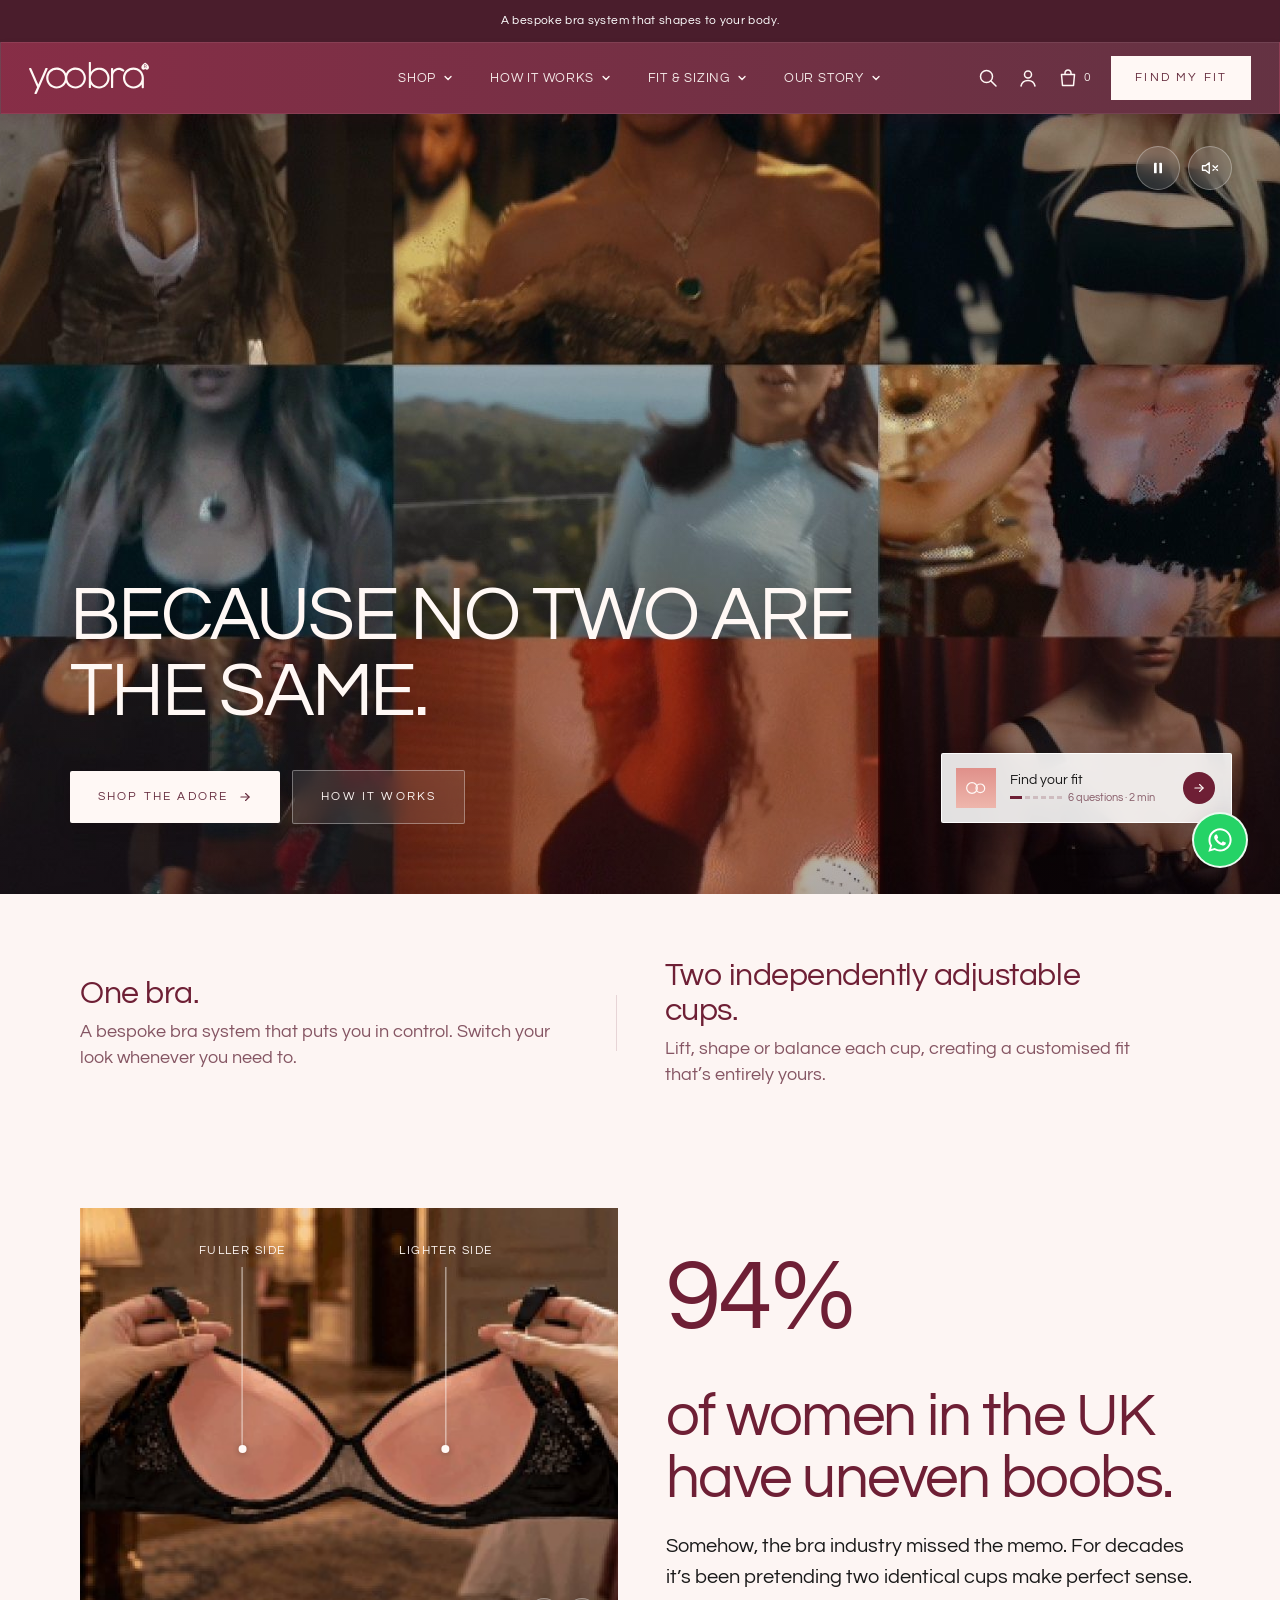
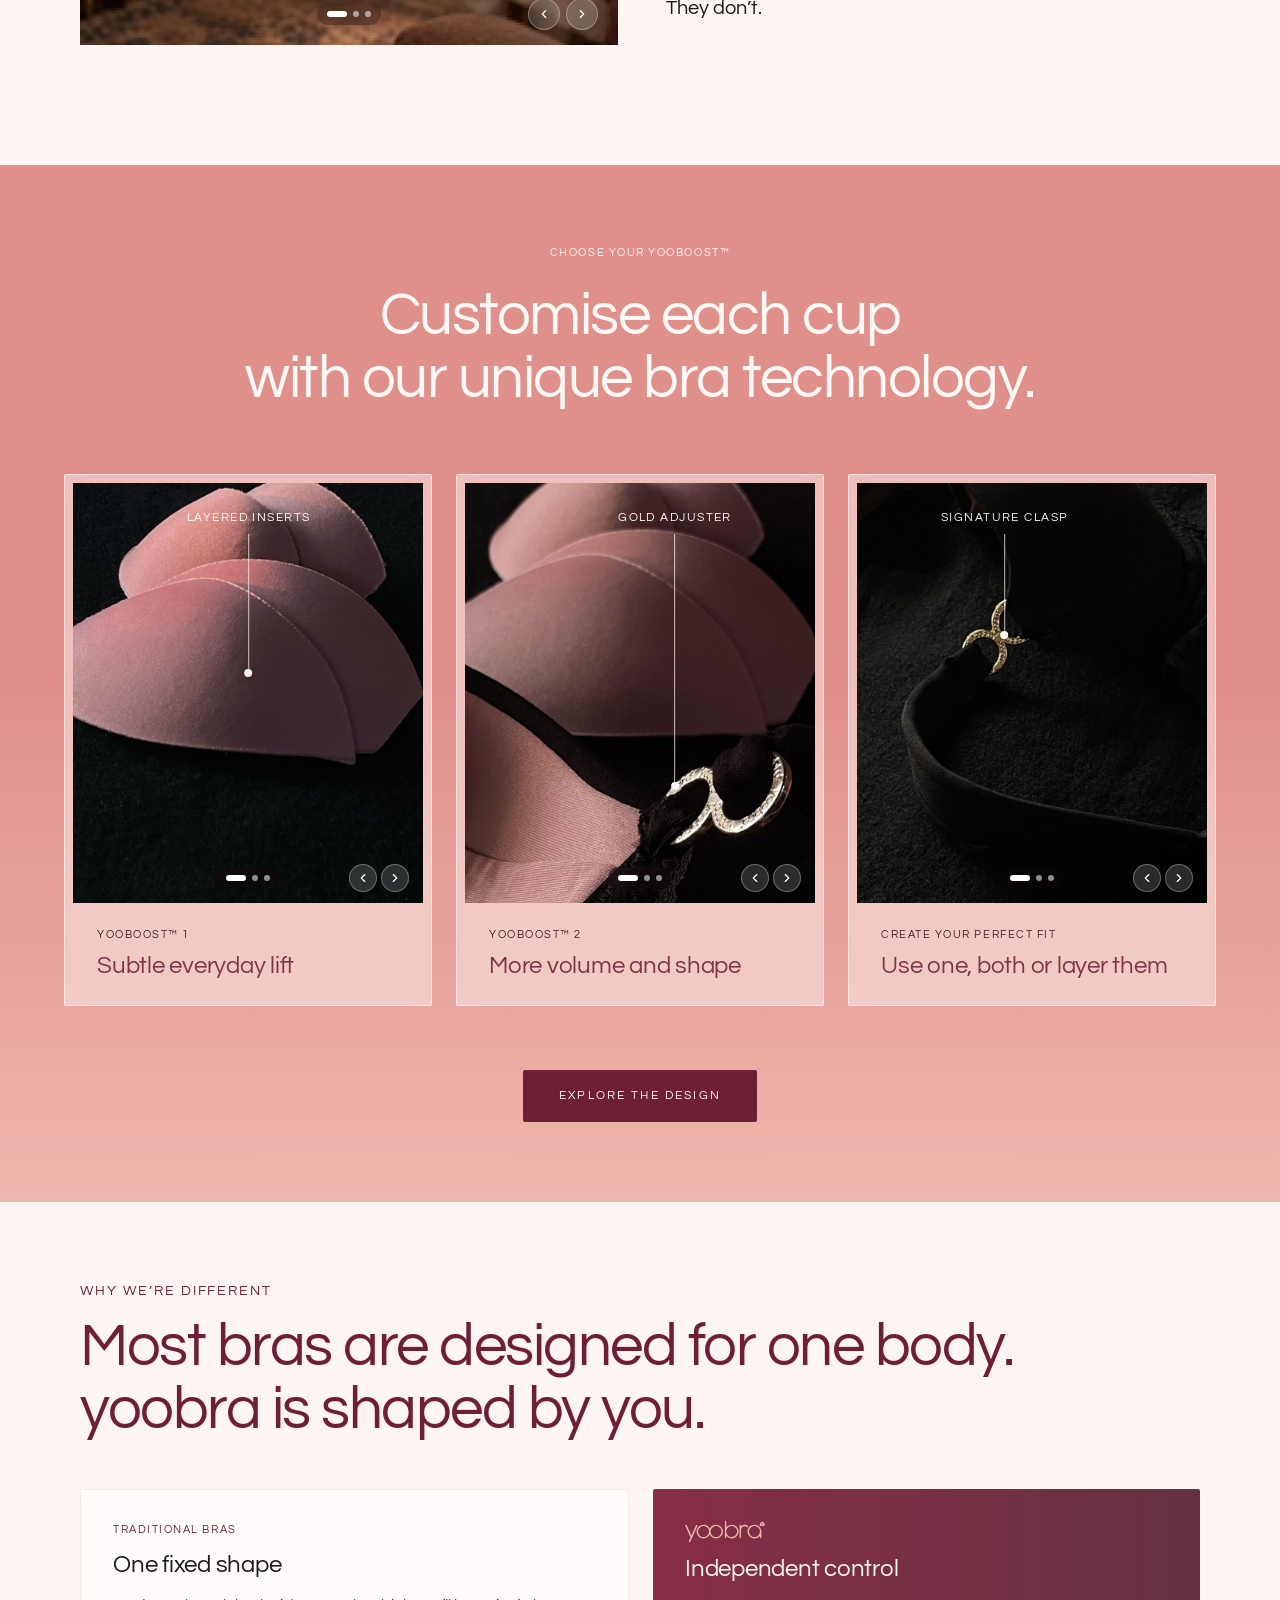
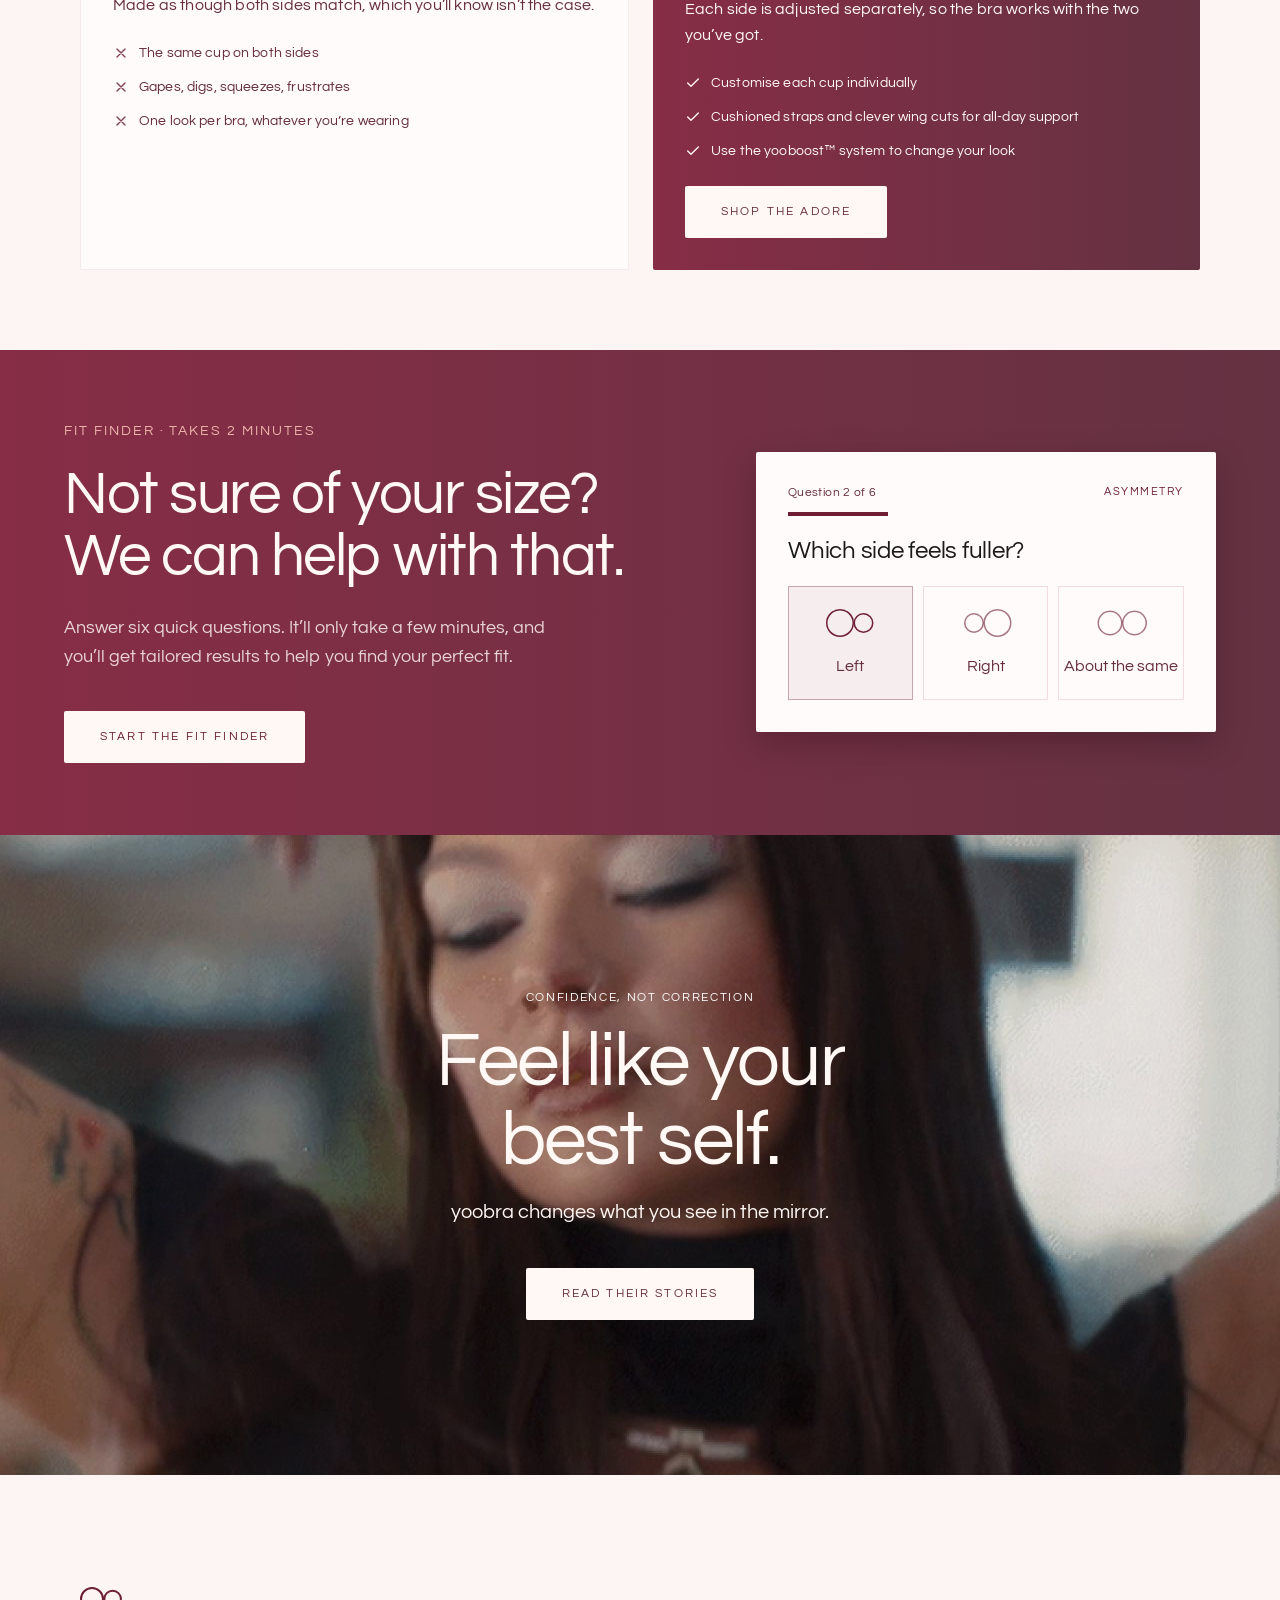
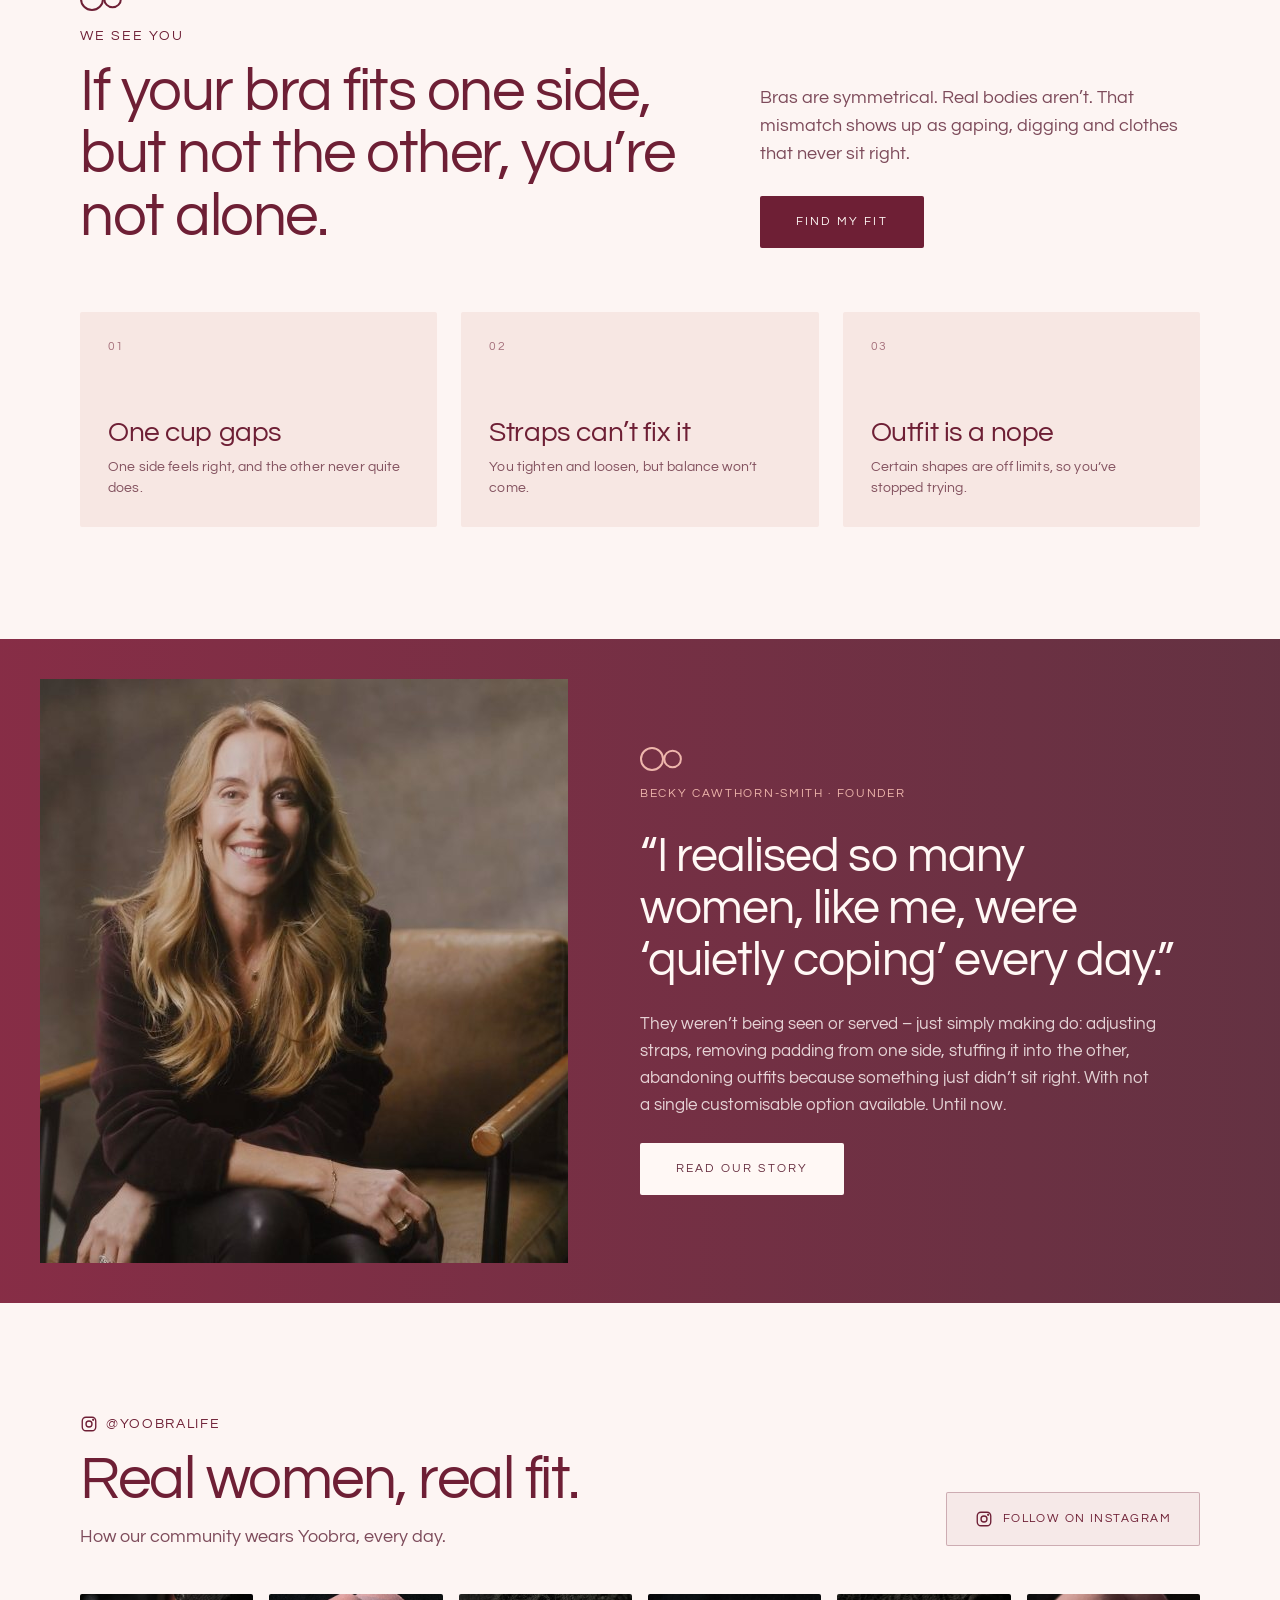
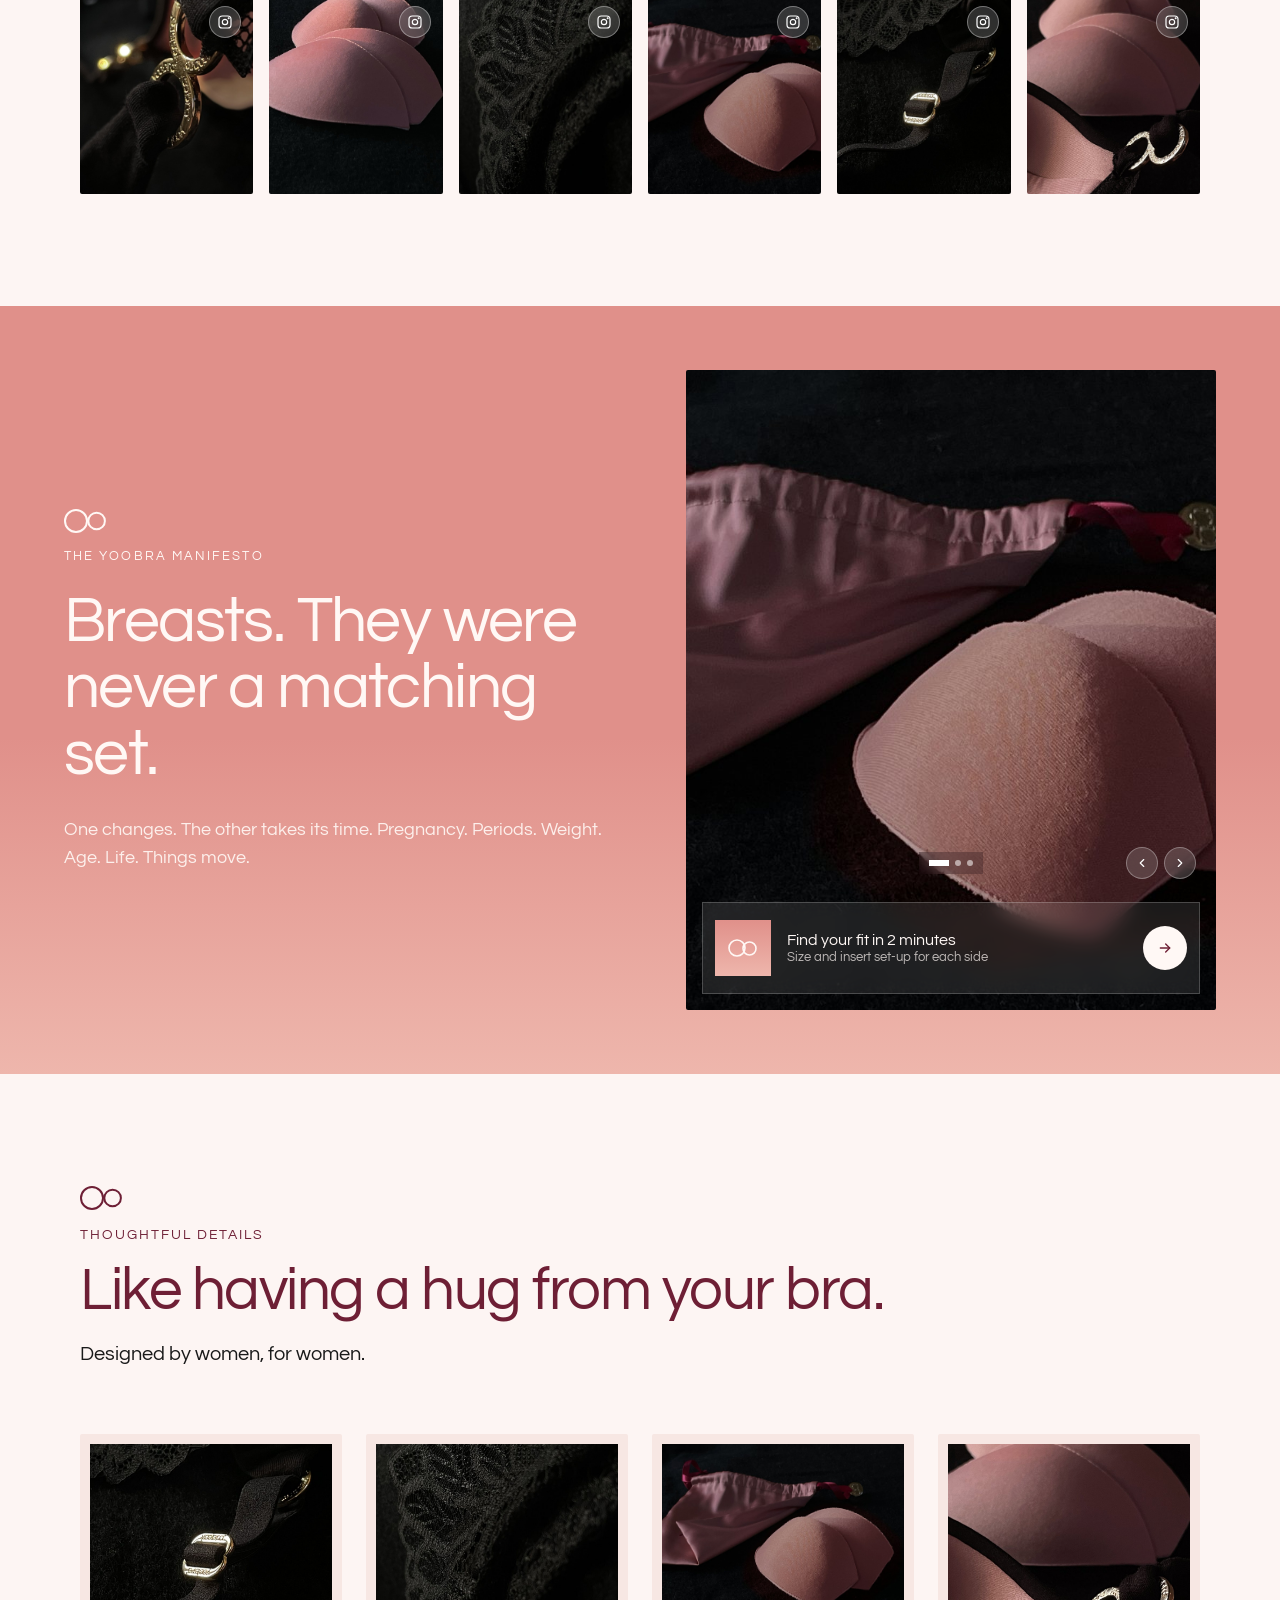
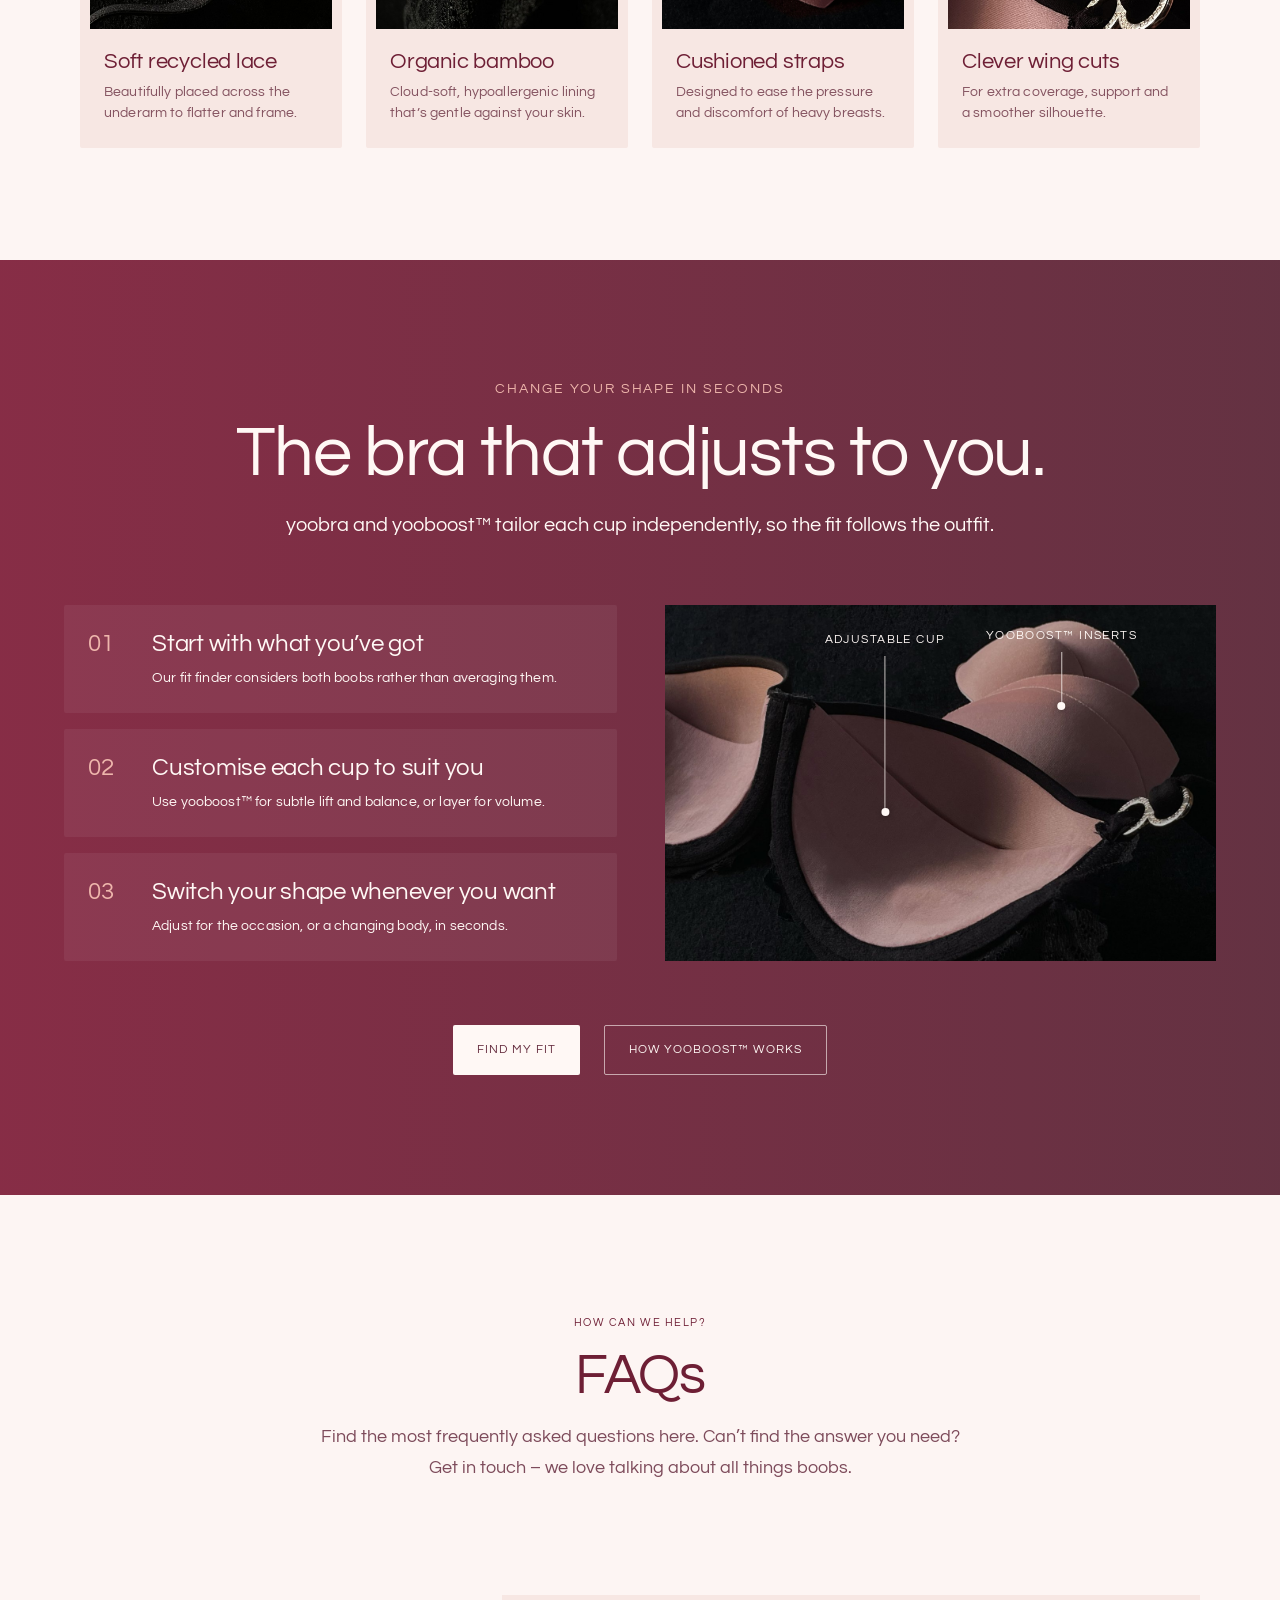
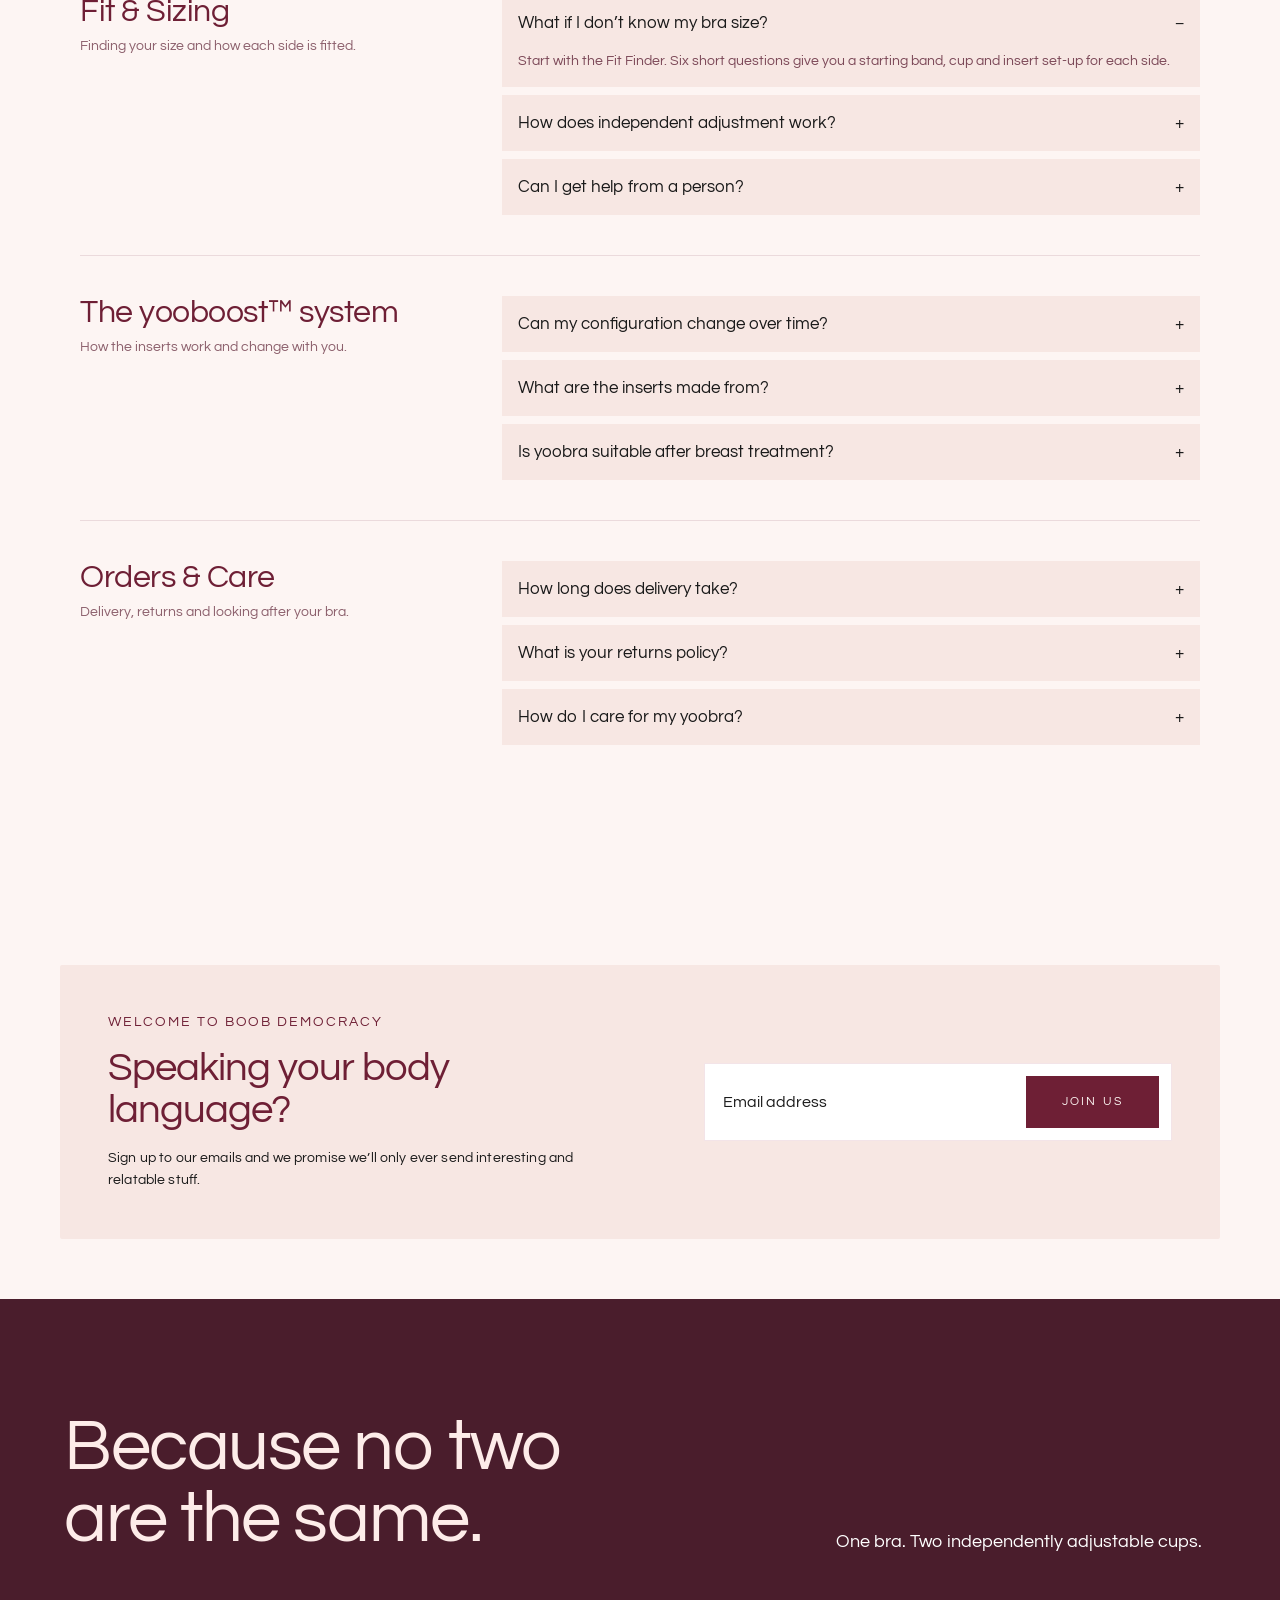
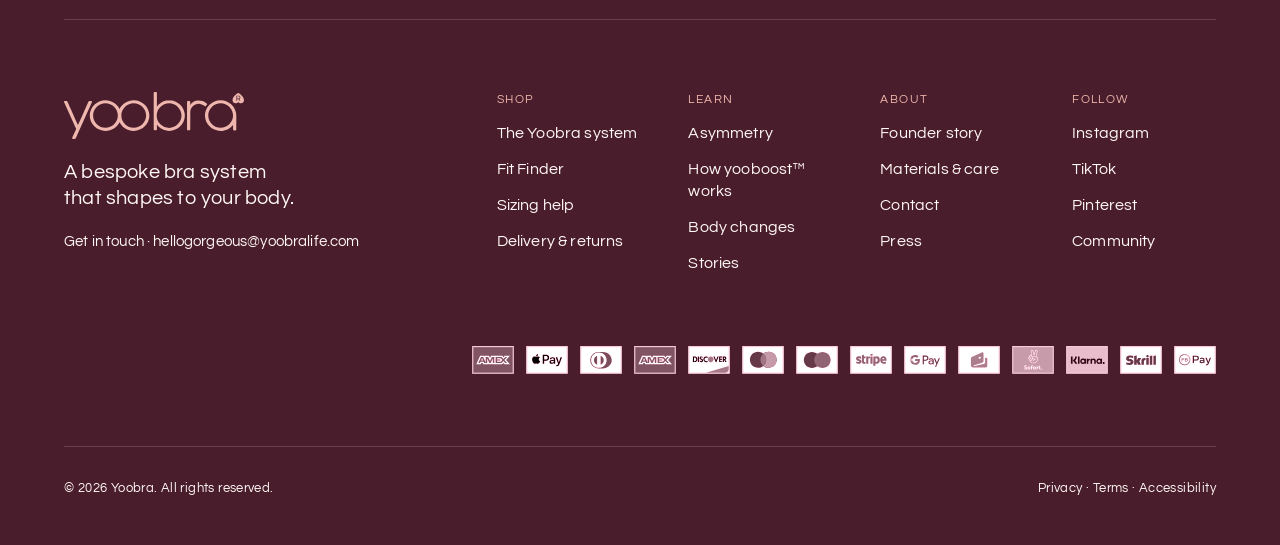
==== index.html @ 0199c73e "Add yoobra homepage built from Figma design Co-Authored-By: Claude Opus 5.5 <noreply@anthropic.com> " ====
<!doctype html>
<html lang="en-GB">
<head>
  <meta charset="utf-8">
  <meta name="viewport" content="width=device-width, initial-scale=1">
  <title>yoobra · Because no two are the same</title>
  <meta name="description" content="A bespoke bra system with two independently adjustable cups. Customise each side with yooboost™ inserts.">
  <link rel="preconnect" href="https://fonts.googleapis.com">
  <link rel="preconnect" href="https://fonts.gstatic.com" crossorigin>
  <link href="https://fonts.googleapis.com/css2?family=Questrial&display=swap" rel="stylesheet">
  <link rel="stylesheet" href="styles.css">
</head>
<body>

  <!-- Announcement -->
  <div class="announcement">A bespoke bra system that shapes to your body.</div>

  <!-- Navigation -->
  <header class="nav">
    <div class="nav__bar">
      <div class="nav__left">
        <button class="icon-btn nav__menu-btn" type="button" aria-label="Open menu" aria-expanded="false" aria-controls="mobile-menu">
          <img src="assets/icon-menu.svg" alt="" width="22" height="22">
        </button>
        <a class="icon-btn nav__search-m" href="/search" aria-label="Search">
          <img src="assets/icon-search-m.svg" alt="" width="22" height="22">
        </a>
      </div>

      <a class="nav__brand" href="/" aria-label="yoobra home">
        <img class="nav__logo" src="assets/logo.svg" alt="yoobra" width="120" height="32">
      </a>

      <nav class="nav__menu" aria-label="Main">
        <a href="/collections/all">Shop <img src="assets/icon-chevron-down.svg" alt="" width="12" height="12"></a>
        <a href="/pages/how-it-works">How it works <img src="assets/icon-chevron-down.svg" alt="" width="12" height="12"></a>
        <a href="/pages/fit-finder">Fit &amp; sizing <img src="assets/icon-chevron-down.svg" alt="" width="12" height="12"></a>
        <a href="/pages/about-us">Our story <img src="assets/icon-chevron-down.svg" alt="" width="12" height="12"></a>
      </nav>

      <div class="nav__utilities">
        <a class="icon-btn nav__search" href="/search" aria-label="Search"><img src="assets/icon-search.svg" alt="" width="20" height="20"></a>
        <a class="icon-btn nav__account" href="/account" aria-label="Account"><img src="assets/icon-account.svg" alt="" width="20" height="20"></a>
        <a class="nav__bag" href="/cart" aria-label="Bag, 0 items">
          <img class="nav__bag-d" src="assets/icon-bag.svg" alt="" width="20" height="20">
          <img class="nav__bag-m" src="assets/icon-bag-m.svg" alt="" width="22" height="22">
          <span class="nav__bag-count">0</span>
        </a>
        <a class="btn btn--cream nav__cta" href="/pages/fit-finder">Find my fit</a>
      </div>
    </div>

    <nav class="mobile-menu" id="mobile-menu" aria-label="Mobile" hidden>
      <a href="/collections/all">Shop</a>
      <a href="/pages/how-it-works">How it works</a>
      <a href="/pages/fit-finder">Fit &amp; sizing</a>
      <a href="/pages/about-us">Our story</a>
      <a href="/account">Account</a>
    </nav>
  </header>

  <main>

    <!-- Hero -->
    <section class="hero">
      <img class="hero__media" src="assets/hero-grid.jpg" alt="" aria-hidden="true">
      <div class="hero__overlay"></div>

      <div class="hero__controls">
        <button class="glass-btn" type="button" aria-label="Pause video" data-toggle="pause">
          <img src="assets/icon-pause.svg" alt="" width="16" height="16">
        </button>
        <button class="glass-btn" type="button" aria-label="Unmute video" data-toggle="sound">
          <img src="assets/icon-sound-off.svg" alt="" width="18" height="18">
        </button>
      </div>

      <div class="hero__statement">
        <h1 class="hero__title">Because no two are the same.</h1>
        <div class="hero__actions">
          <a class="btn btn--cream btn--shadow" href="/products/yoobra-adore">
            Shop the Adore <img src="assets/icon-arrow.svg" alt="" width="14" height="14">
          </a>
          <a class="btn btn--glass" href="/pages/how-it-works">How it works</a>
        </div>
      </div>

      <a class="fit-invite" href="/pages/fit-finder">
        <span class="fit-invite__icon"><img src="assets/icon-rings-sm.svg" alt="" width="20" height="12"></span>
        <span class="fit-invite__text">
          <span class="fit-invite__title">Find your fit</span>
          <span class="fit-invite__meta">
            <span class="fit-invite__steps" aria-hidden="true"><i class="is-active"></i><i></i><i></i><i></i><i></i><i></i></span>
            6 questions · 2 min
          </span>
        </span>
        <span class="fit-invite__arrow"><img src="assets/icon-arrow-light.svg" alt="" width="14" height="14"></span>
      </a>
    </section>

    <!-- Proof + asymmetry -->
    <section class="story">
      <div class="proof">
        <div class="proof__item">
          <h2 class="proof__title">One bra.</h2>
          <p class="proof__body">A bespoke bra system that puts you in control. Switch your look whenever you need to.</p>
        </div>
        <div class="proof__divider" aria-hidden="true"></div>
        <div class="proof__item">
          <h2 class="proof__title">Two independently adjustable cups.</h2>
          <p class="proof__body">Lift, shape or balance each cup, creating a customised fit that’s entirely yours.</p>
        </div>
      </div>

      <div class="edu">
        <div class="media-card edu__media">
          <img class="media-card__img" src="assets/edu-gallery.jpg" alt="A bra held up showing two cups of different fullness">
          <div class="anno" style="--x:30.15%; --top:36px; --h:182px; --x-m:30.15%; --top-m:24px; --h-m:123px">
            <span class="anno__label">Fuller side</span><span class="anno__leader"></span><img class="anno__dot" src="assets/dot.svg" alt="" width="20" height="20">
          </div>
          <div class="anno" style="--x:68.05%; --top:36px; --h:182px; --x-m:68.15%; --top-m:24px; --h-m:123px">
            <span class="anno__label">Lighter side</span><span class="anno__leader"></span><img class="anno__dot" src="assets/dot.svg" alt="" width="20" height="20">
          </div>
          <div class="pager" aria-hidden="true"><i class="is-active"></i><i></i><i></i></div>
          <div class="arrows">
            <button class="arrow-btn" type="button" aria-label="Previous slide"><img src="assets/icon-prev.svg" alt="" width="14" height="14"></button>
            <button class="arrow-btn" type="button" aria-label="Next slide"><img src="assets/icon-next.svg" alt="" width="14" height="14"></button>
          </div>
        </div>

        <div class="edu__content">
          <p class="edu__stat">94%</p>
          <h2 class="h-display edu__title">of women in the UK <br class="d-only">have uneven boobs.</h2>
          <p class="edu__body">Somehow, the bra industry missed the memo. For decades it’s been pretending two identical cups make perfect sense. They don’t.</p>
        </div>
      </div>
    </section>

    <!-- Versatility -->
    <section class="looks">
      <div class="looks__head">
        <p class="eyebrow eyebrow--sm">Choose your yooboost™</p>
        <h2 class="h-display">Customise each cup <br class="d-only">with our unique bra technology.</h2>
      </div>

      <div class="looks__grid swipe" data-carousel>
        <article class="look-card">
          <div class="media-card look-card__media">
            <img class="media-card__img" src="assets/look-1.jpg" alt="Layered yooboost inserts">
            <div class="anno anno--sm" style="--x:50.2%; --top:28px; --h:139px; --x-m:56.2%; --top-m:16px; --h-m:83px">
              <span class="anno__label">Layered inserts</span><span class="anno__leader"></span><img class="anno__dot" src="assets/dot.svg" alt="" width="20" height="20">
            </div>
            <div class="pager pager--sm d-only" aria-hidden="true"><i class="is-active"></i><i></i><i></i></div>
            <div class="arrows arrows--sm">
              <button class="arrow-btn" type="button" aria-label="Previous slide"><img src="assets/icon-prev.svg" alt="" width="14" height="14"></button>
              <button class="arrow-btn" type="button" aria-label="Next slide"><img src="assets/icon-next.svg" alt="" width="14" height="14"></button>
            </div>
          </div>
          <div class="look-card__copy">
            <p class="look-card__label">yooboost™ 1</p>
            <h3 class="look-card__title">Subtle everyday lift</h3>
          </div>
        </article>

        <article class="look-card">
          <div class="media-card look-card__media">
            <img class="media-card__img" src="assets/look-2.jpg" alt="Gold adjuster on a yoobra strap">
            <div class="anno anno--sm" style="--x:60%; --top:28px; --h:252px; --x-m:67.6%; --top-m:16px; --h-m:153px">
              <span class="anno__label">Gold adjuster</span><span class="anno__leader"></span><img class="anno__dot" src="assets/dot.svg" alt="" width="20" height="20">
            </div>
            <div class="pager pager--sm d-only" aria-hidden="true"><i class="is-active"></i><i></i><i></i></div>
            <div class="arrows arrows--sm">
              <button class="arrow-btn" type="button" aria-label="Previous slide"><img src="assets/icon-prev.svg" alt="" width="14" height="14"></button>
              <button class="arrow-btn" type="button" aria-label="Next slide"><img src="assets/icon-next.svg" alt="" width="14" height="14"></button>
            </div>
          </div>
          <div class="look-card__copy">
            <p class="look-card__label">yooboost™ 2</p>
            <h3 class="look-card__title">More volume and shape</h3>
          </div>
        </article>

        <article class="look-card">
          <div class="media-card look-card__media">
            <img class="media-card__img" src="assets/look-3.jpg" alt="The signature yoobra clasp">
            <div class="anno anno--sm" style="--x:42.2%; --top:28px; --h:101px; --x-m:47.3%; --top-m:16px; --h-m:60px">
              <span class="anno__label">Signature clasp</span><span class="anno__leader"></span><img class="anno__dot" src="assets/dot.svg" alt="" width="20" height="20">
            </div>
            <div class="pager pager--sm d-only" aria-hidden="true"><i class="is-active"></i><i></i><i></i></div>
            <div class="arrows arrows--sm">
              <button class="arrow-btn" type="button" aria-label="Previous slide"><img src="assets/icon-prev.svg" alt="" width="14" height="14"></button>
              <button class="arrow-btn" type="button" aria-label="Next slide"><img src="assets/icon-next.svg" alt="" width="14" height="14"></button>
            </div>
          </div>
          <div class="look-card__copy">
            <p class="look-card__label">Create your perfect fit</p>
            <h3 class="look-card__title">Use one, both or layer them</h3>
          </div>
        </article>
      </div>
      <div class="dots m-only" aria-hidden="true"></div>

      <a class="btn btn--wine looks__cta" href="/pages/the-yoobra-design">Explore the design</a>
    </section>

    <!-- Comparison -->
    <section class="compare">
      <div class="section-head">
        <p class="eyebrow">Why we’re different</p>
        <h2 class="h-display">Most bras are designed for one body. <br class="d-only">yoobra is shaped by you.</h2>
      </div>

      <div class="compare__grid swipe" data-carousel>
        <div class="compare-card compare-card--plain">
          <div class="compare-card__desc">
            <p class="compare-card__label">Traditional bras</p>
            <h3 class="compare-card__title">One fixed shape</h3>
            <p class="compare-card__lead">Made as though both sides match, which you’ll know isn’t the case.</p>
          </div>
          <ul class="bullets">
            <li><img src="assets/icon-x.svg" alt="" width="16" height="16">The same cup on both sides</li>
            <li><img src="assets/icon-x.svg" alt="" width="16" height="16">Gapes, digs, squeezes, frustrates</li>
            <li><img src="assets/icon-x.svg" alt="" width="16" height="16">One look per bra, whatever you’re wearing</li>
          </ul>
        </div>

        <div class="compare-card compare-card--brand">
          <div class="compare-card__desc">
            <img class="compare-card__logo" src="assets/logo-peach.svg" alt="yoobra" width="80" height="21">
            <h3 class="compare-card__title">Independent control</h3>
            <p class="compare-card__lead">Each side is adjusted separately, so the bra works with the two you’ve got.</p>
          </div>
          <ul class="bullets">
            <li><img src="assets/icon-check.svg" alt="" width="16" height="16">Customise each cup individually</li>
            <li><img src="assets/icon-check.svg" alt="" width="16" height="16">Cushioned straps and clever wing cuts for all-day support</li>
            <li><img src="assets/icon-check.svg" alt="" width="16" height="16">Use the yooboost™ system to change your look</li>
          </ul>
          <a class="btn btn--cream" href="/products/yoobra-adore">Shop the Adore</a>
        </div>
      </div>
      <div class="dots m-only" aria-hidden="true"></div>
    </section>

    <!-- Fit Finder -->
    <section class="fit gradient-wine">
      <div class="fit__copy">
        <p class="eyebrow eyebrow--peach">Fit Finder · Takes 2 minutes</p>
        <h2 class="h-display">Not sure of your size? <br class="d-only">We can help with that.</h2>
        <p class="fit__body">Answer six quick questions. It’ll only take a few minutes, and you’ll get tailored results to help you find your perfect fit.</p>
        <div class="fit__actions">
          <a class="btn btn--cream btn--wine-text" href="/pages/fit-finder">Start the Fit Finder</a>
        </div>
      </div>

      <div class="quiz" role="group" aria-labelledby="quiz-q">
        <div class="quiz__progress">
          <div class="quiz__row">
            <span class="quiz__count">Question 2 of 6</span>
            <span class="quiz__topic">Asymmetry</span>
          </div>
          <div class="quiz__bar"><span></span></div>
        </div>
        <p class="quiz__question" id="quiz-q">Which side feels fuller?</p>
        <div class="quiz__choices">
          <a class="quiz__choice is-selected" href="/pages/fit-finder?fuller=left">
            <img src="assets/icon-sides-left.svg" alt="" width="48" height="32"><span>Left</span>
          </a>
          <a class="quiz__choice" href="/pages/fit-finder?fuller=right">
            <img src="assets/icon-sides-right.svg" alt="" width="52" height="32"><span>Right</span>
          </a>
          <a class="quiz__choice" href="/pages/fit-finder?fuller=same">
            <img src="assets/icon-sides-same.svg" alt="" width="51" height="32"><span><span class="d-only-inline">About the </span><span class="cap-m">same</span></span>
          </a>
        </div>
      </div>
    </section>

    <!-- Product theatre -->
    <section class="theatre">
      <img class="theatre__media" src="assets/theatre.jpg" alt="" aria-hidden="true">
      <div class="theatre__overlay"></div>
      <div class="theatre__statement">
        <p class="eyebrow eyebrow--white">Confidence, not correction</p>
        <h2 class="theatre__title">Feel like your <br>best self.</h2>
        <p class="theatre__body">yoobra changes what you see in the mirror.</p>
        <a class="btn btn--cream" href="/pages/yoobra-sisters">Read their stories</a>
      </div>
    </section>

    <!-- Recognition -->
    <section class="recog">
      <div class="recog__head">
        <div class="recog__title">
          <img class="motif" src="assets/rings-wine.svg" alt="" width="42" height="24">
          <p class="eyebrow">We see you</p>
          <h2 class="h-display">If your bra fits one side, but not the other, you’re not alone.</h2>
        </div>
        <div class="recog__body">
          <p>Bras are symmetrical. Real bodies aren’t. That mismatch shows up as gaping, digging and clothes that never sit right.</p>
          <a class="btn btn--wine" href="/pages/fit-finder">Find my fit</a>
        </div>
      </div>

      <div class="recog__cards swipe" data-carousel>
        <div class="recog-card">
          <span class="recog-card__num">01</span>
          <div>
            <h3 class="recog-card__title">One cup gaps</h3>
            <p class="recog-card__body">One side feels right, and the other never quite does.</p>
          </div>
        </div>
        <div class="recog-card">
          <span class="recog-card__num">02</span>
          <div>
            <h3 class="recog-card__title">Straps can’t fix it</h3>
            <p class="recog-card__body">You tighten and loosen, but balance won’t come.</p>
          </div>
        </div>
        <div class="recog-card">
          <span class="recog-card__num">03</span>
          <div>
            <h3 class="recog-card__title">Outfit is a nope</h3>
            <p class="recog-card__body">Certain shapes are off limits, so you’ve stopped trying.</p>
          </div>
        </div>
      </div>
      <div class="dots m-only" aria-hidden="true"></div>
    </section>

    <!-- Founder -->
    <section class="founder gradient-wine">
      <div class="founder__image">
        <img src="assets/founder.jpg" alt="Becky Cawthorn-Smith, founder of yoobra">
      </div>
      <div class="founder__copy">
        <div class="founder__eyebrow">
          <img class="motif" src="assets/rings-peach.svg" alt="" width="42" height="24">
          <p class="eyebrow eyebrow--peach eyebrow--12">Becky Cawthorn-Smith · Founder</p>
        </div>
        <blockquote class="founder__quote">“I realised so many women, like me, were ‘quietly coping’ every day.”</blockquote>
        <p class="founder__body">They weren’t being seen or served – just simply making do: adjusting straps, removing padding from one side, stuffing it into the other, abandoning outfits because something just didn’t sit right. With not a single customisable option available. Until now.</p>
        <a class="fit-bar fit-bar--founder m-only" href="/pages/fit-finder">
          <span class="fit-bar__icon"><img src="assets/icon-rings-bar.svg" alt="" width="30" height="18"></span>
          <span class="fit-bar__text"><strong>Find your fit in 2 minutes</strong><small>Size and insert set-up for each side</small></span>
          <span class="fit-bar__arrow"><img src="assets/icon-arrow-bar.svg" alt="" width="16" height="16"></span>
        </a>
        <a class="btn btn--cream" href="/pages/about-us">Read our story</a>
      </div>
    </section>

    <!-- Instagram -->
    <section class="insta">
      <div class="insta__head">
        <div class="insta__title">
          <a class="insta__handle" href="https://www.instagram.com/yoobralife" target="_blank" rel="noopener">
            <img src="assets/icon-instagram.svg" alt="" width="18" height="18">@yoobralife
          </a>
          <h2 class="h-display insta__h">Real women, real fit.</h2>
          <p class="insta__sub">How our community wears Yoobra, every day.</p>
        </div>
        <a class="btn btn--outline" href="https://www.instagram.com/yoobralife" target="_blank" rel="noopener">
          <img src="assets/icon-instagram.svg" alt="" width="18" height="18">Follow on Instagram
        </a>
      </div>
      <div class="insta__grid swipe" data-carousel>
        <a class="insta-post" href="https://www.instagram.com/yoobralife" target="_blank" rel="noopener"><img src="assets/clasp.jpg" alt="Signature clasp detail"><span class="insta-post__badge"><img src="assets/icon-instagram-white.svg" alt="" width="16" height="16"></span></a>
        <a class="insta-post" href="https://www.instagram.com/yoobralife" target="_blank" rel="noopener"><img src="assets/look-1.jpg" alt="yooboost inserts"><span class="insta-post__badge"><img src="assets/icon-instagram-white.svg" alt="" width="16" height="16"></span></a>
        <a class="insta-post" href="https://www.instagram.com/yoobralife" target="_blank" rel="noopener"><img src="assets/lace.jpg" alt="Lace detail"><span class="insta-post__badge"><img src="assets/icon-instagram-white.svg" alt="" width="16" height="16"></span></a>
        <a class="insta-post" href="https://www.instagram.com/yoobralife" target="_blank" rel="noopener"><img src="assets/inserts-bag.jpg" alt="Insert and satin bag"><span class="insta-post__badge"><img src="assets/icon-instagram-white.svg" alt="" width="16" height="16"></span></a>
        <a class="insta-post" href="https://www.instagram.com/yoobralife" target="_blank" rel="noopener"><img src="assets/strap.jpg" alt="Strap adjuster"><span class="insta-post__badge"><img src="assets/icon-instagram-white.svg" alt="" width="16" height="16"></span></a>
        <a class="insta-post" href="https://www.instagram.com/yoobralife" target="_blank" rel="noopener"><img src="assets/look-2.jpg" alt="Cup with clasp"><span class="insta-post__badge"><img src="assets/icon-instagram-white.svg" alt="" width="16" height="16"></span></a>
      </div>
      <div class="dots m-only" aria-hidden="true"></div>
    </section>

    <!-- Manifesto -->
    <section class="manifesto gradient-coral">
      <div class="manifesto__copy">
        <div class="founder__eyebrow">
          <img class="motif" src="assets/rings-cream.svg" alt="" width="42" height="24">
          <p class="eyebrow eyebrow--cream">The Yoobra manifesto</p>
        </div>
        <h2 class="manifesto__title">Breasts. They were never a matching set.</h2>
        <p class="manifesto__body">One changes. The other takes its time. Pregnancy. Periods. Weight. Age. Life. Things move.</p>
      </div>

      <div class="manifesto__band">
        <img class="media-card__img" src="assets/inserts-bag.jpg" alt="yooboost inserts with the satin storage bag">
        <div class="anno anno--plain d-only" style="--x:120.5px; --top:56px; --h:120px">
          <span class="anno__label">Satin storage bag</span><span class="anno__leader"></span><img class="anno__dot" src="assets/ellipse.svg" alt="" width="8" height="8">
        </div>
        <div class="anno anno--plain d-only" style="--x:450.5px; --top:56px; --h:230px">
          <span class="anno__label">yooboost™ inserts</span><span class="anno__leader"></span><img class="anno__dot" src="assets/ellipse.svg" alt="" width="8" height="8">
        </div>
        <div class="pager pager--square d-only" aria-hidden="true"><i class="is-active"></i><i></i><i></i></div>
        <div class="arrows arrows--manifesto d-only">
          <button class="arrow-btn" type="button" aria-label="Previous slide"><img src="assets/icon-prev.svg" alt="" width="14" height="14"></button>
          <button class="arrow-btn" type="button" aria-label="Next slide"><img src="assets/icon-next.svg" alt="" width="14" height="14"></button>
        </div>
        <a class="fit-bar d-only" href="/pages/fit-finder">
          <span class="fit-bar__icon"><img src="assets/icon-rings-bar.svg" alt="" width="30" height="18"></span>
          <span class="fit-bar__text"><strong>Find your fit in 2 minutes</strong><small>Size and insert set-up for each side</small></span>
          <span class="fit-bar__arrow"><img src="assets/icon-arrow-bar.svg" alt="" width="16" height="16"></span>
        </a>
      </div>
    </section>

    <!-- Care -->
    <section class="care">
      <div class="section-head">
        <img class="motif" src="assets/rings-wine.svg" alt="" width="42" height="24">
        <p class="eyebrow">Thoughtful details</p>
        <h2 class="h-display">Like having a hug from your bra.</h2>
        <p class="care__sub">Designed by women, for women.</p>
      </div>
      <div class="care__grid swipe" data-carousel>
        <article class="care-card">
          <img src="assets/strap.jpg" alt="Strap adjuster and lace">
          <span class="care-card__num m-only">01</span>
          <div class="care-card__copy">
            <h3>Soft recycled lace</h3>
            <p>Beautifully placed across the underarm to flatter and frame.</p>
          </div>
        </article>
        <article class="care-card">
          <img src="assets/lace.jpg" alt="Lace and bamboo lining">
          <span class="care-card__num m-only">02</span>
          <div class="care-card__copy">
            <h3>Organic bamboo</h3>
            <p>Cloud-soft, hypoallergenic lining that’s gentle against your skin.</p>
          </div>
        </article>
        <article class="care-card">
          <img src="assets/inserts-bag.jpg" alt="Insert with satin bag">
          <span class="care-card__num m-only">03</span>
          <div class="care-card__copy">
            <h3>Cushioned straps</h3>
            <p>Designed to ease the pressure and discomfort of heavy breasts.</p>
          </div>
        </article>
        <article class="care-card">
          <img src="assets/look-2.jpg" alt="Cup and wing detail">
          <span class="care-card__num m-only">04</span>
          <div class="care-card__copy">
            <h3>Clever wing cuts</h3>
            <p>For extra coverage, support and a smoother silhouette.</p>
          </div>
        </article>
      </div>
      <div class="dots m-only" aria-hidden="true"></div>
    </section>

    <!-- How the system works -->
    <section class="system gradient-wine">
      <div class="system__head">
        <p class="eyebrow eyebrow--peach">Change your shape in seconds</p>
        <h2 class="system__title">The bra that adjusts to you.</h2>
        <p class="system__sub">yoobra and yooboost™ tailor each cup independently, so the fit follows the outfit.</p>
      </div>
      <div class="system__grid">
        <ol class="system__steps">
          <li class="step">
            <span class="step__num">01</span>
            <div><h3>Start with what you’ve got</h3><p>Our fit finder considers both boobs rather than averaging them.</p></div>
          </li>
          <li class="step">
            <span class="step__num">02</span>
            <div><h3>Customise each cup to suit you</h3><p>Use yooboost™ for subtle lift and balance, or layer for volume.</p></div>
          </li>
          <li class="step">
            <span class="step__num">03</span>
            <div><h3>Switch your shape whenever you want</h3><p>Adjust for the occasion, or a changing body, in seconds.</p></div>
          </li>
        </ol>
        <div class="media-card system__media">
          <img class="media-card__img" src="assets/system-diagram.jpg" alt="The yoobra bra with independent yooboost inserts">
          <div class="anno" style="--x:39.95%; --top:28px; --h:156px; --x-m:30.7%; --top-m:16px; --h-m:102px">
            <span class="anno__label">Adjustable cup</span><span class="anno__leader"></span><img class="anno__dot" src="assets/dot.svg" alt="" width="20" height="20">
          </div>
          <div class="anno" style="--x:71.95%; --top:24px; --h:54px; --x-m:70.7%; --top-m:16px; --h-m:36px">
            <span class="anno__label">yooboost™ inserts</span><span class="anno__leader"></span><img class="anno__dot" src="assets/dot.svg" alt="" width="20" height="20">
          </div>
        </div>
      </div>
      <div class="system__actions">
        <a class="btn btn--sm btn--cream" href="/pages/fit-finder">Find my fit</a>
        <a class="btn btn--sm btn--line" href="/pages/how-it-works#yooboost">How yooboost™ works</a>
      </div>
    </section>

    <!-- FAQ -->
    <section class="faq">
      <div class="faq__intro">
        <p class="eyebrow eyebrow--sm">How can we help?</p>
        <h2 class="faq__title">FAQs</h2>
        <p class="faq__body">Find the most frequently asked questions here. Can’t find the answer you need? Get in touch – we love talking about all things boobs.</p>
      </div>

      <div class="faq__cats">
        <div class="faq-cat">
          <div class="faq-cat__title">
            <span class="faq-cat__num m-only">01</span>
            <h3>Fit &amp; Sizing</h3>
            <p>Finding your size and how each side is fitted.</p>
          </div>
          <div class="faq-cat__items">
            <details class="acc" open>
              <summary>What if I don’t know my bra size?</summary>
              <p>Start with the Fit Finder. Six short questions give you a starting band, cup and insert set-up for each side.</p>
            </details>
            <details class="acc">
              <summary>How does independent adjustment work?</summary>
              <p>Answer to be confirmed.</p>
            </details>
            <details class="acc">
              <summary>Can I get help from a person?</summary>
              <p>Answer to be confirmed.</p>
            </details>
          </div>
        </div>

        <div class="faq-cat">
          <div class="faq-cat__title">
            <span class="faq-cat__num m-only">02</span>
            <h3>The yooboost™ system</h3>
            <p>How the inserts work and change with you.</p>
          </div>
          <div class="faq-cat__items">
            <details class="acc">
              <summary>Can my configuration change over time?</summary>
              <p>Answer to be confirmed.</p>
            </details>
            <details class="acc">
              <summary>What are the inserts made from?</summary>
              <p>Answer to be confirmed.</p>
            </details>
            <details class="acc">
              <summary>Is yoobra suitable after breast treatment?</summary>
              <p>Answer to be confirmed.</p>
            </details>
          </div>
        </div>

        <div class="faq-cat">
          <div class="faq-cat__title">
            <span class="faq-cat__num m-only">03</span>
            <h3>Orders &amp; Care</h3>
            <p>Delivery, returns and looking after your bra.</p>
          </div>
          <div class="faq-cat__items">
            <details class="acc">
              <summary>How long does delivery take?</summary>
              <p>Answer to be confirmed.</p>
            </details>
            <details class="acc">
              <summary>What is your returns policy?</summary>
              <p>Answer to be confirmed.</p>
            </details>
            <details class="acc">
              <summary>How do I care for my yoobra?</summary>
              <p>Answer to be confirmed.</p>
            </details>
          </div>
        </div>
      </div>
    </section>

    <!-- Newsletter -->
    <section class="newsletter">
      <div class="newsletter__card">
        <div class="newsletter__copy">
          <p class="eyebrow">Welcome to boob democracy</p>
          <h2 class="newsletter__title">Speaking your body language?</h2>
          <p class="newsletter__privacy">Sign up to our emails and we promise we’ll only ever send interesting and relatable stuff.</p>
        </div>
        <form class="newsletter__form" novalidate>
          <label class="visually-hidden" for="nl-email">Email address</label>
          <input id="nl-email" type="email" name="email" placeholder="Email address" autocomplete="email" required>
          <button class="btn btn--wine" type="submit">Join us</button>
          <p class="newsletter__msg" role="status" aria-live="polite"></p>
        </form>
      </div>
    </section>
  </main>

  <!-- Footer -->
  <footer class="footer">
    <div class="footer__statement">
      <p class="footer__big">Because no two <br>are the same.</p>
      <p class="footer__tag">One bra. Two independently adjustable cups.</p>
    </div>

    <div class="footer__top">
      <div class="footer__brand">
        <img src="assets/logo-peach.svg" alt="yoobra" width="180" height="48">
        <p class="footer__promise">A bespoke bra system <br>that shapes to your body.</p>
        <p class="footer__contact">Get in touch · <a href="mailto:hellogorgeous@yoobralife.com">hellogorgeous@yoobralife.com</a></p>
      </div>
      <div class="footer__links">
        <div class="footer__col">
          <p class="footer__col-title">Shop</p>
          <a href="/collections/all">The Yoobra system</a>
          <a href="/pages/fit-finder">Fit Finder</a>
          <a href="/pages/sizing">Sizing help</a>
          <a href="/pages/delivery-returns">Delivery &amp; returns</a>
        </div>
        <div class="footer__col">
          <p class="footer__col-title">Learn</p>
          <a href="/pages/asymmetry">Asymmetry</a>
          <a href="/pages/how-it-works#yooboost">How yooboost™ works</a>
          <a href="/pages/body-changes">Body changes</a>
          <a href="/pages/yoobra-sisters">Stories</a>
        </div>
        <div class="footer__col">
          <p class="footer__col-title">About</p>
          <a href="/pages/about-us">Founder story</a>
          <a href="/pages/materials-care">Materials &amp; care</a>
          <a href="/pages/contact">Contact</a>
          <a href="/pages/press">Press</a>
        </div>
        <div class="footer__col">
          <p class="footer__col-title">Follow</p>
          <a href="https://www.instagram.com/yoobralife" target="_blank" rel="noopener">Instagram</a>
          <a href="https://www.tiktok.com/@yoobralife" target="_blank" rel="noopener">TikTok</a>
          <a href="https://www.pinterest.com/yoobralife" target="_blank" rel="noopener">Pinterest</a>
          <a href="/pages/community">Community</a>
        </div>
      </div>
    </div>

    <ul class="footer__payments" aria-label="Payment methods">
      <li><img src="assets/pay-amex.svg" alt="American Express" width="42" height="29"></li>
      <li><img src="assets/pay-applepay.svg" alt="Apple Pay" width="42" height="29"></li>
      <li><img src="assets/pay-diners.svg" alt="Diners Club" width="42" height="29"></li>
      <li><img src="assets/pay-amex.svg" alt="American Express" width="42" height="29"></li>
      <li><img src="assets/pay-discover.svg" alt="Discover" width="42" height="29"></li>
      <li><img src="assets/pay-mastercard.svg" alt="Mastercard" width="42" height="29"></li>
      <li><img src="assets/pay-maestro.svg" alt="Maestro" width="42" height="29"></li>
      <li><img src="assets/pay-stripe.svg" alt="Stripe" width="42" height="29"></li>
      <li><img src="assets/pay-gpay.svg" alt="Google Pay" width="42" height="29"></li>
      <li><img src="assets/pay-yandex.svg" alt="Yandex Pay" width="42" height="29"></li>
      <li><img src="assets/pay-sofort.svg" alt="Sofort" width="42" height="29"></li>
      <li><img src="assets/pay-klarna.svg" alt="Klarna" width="42" height="29"></li>
      <li><img src="assets/pay-skrill.svg" alt="Skrill" width="42" height="29"></li>
      <li><img src="assets/pay-fbpay.svg" alt="Facebook Pay" width="42" height="29"></li>
    </ul>

    <div class="footer__legal">
      <p>© 2026 Yoobra. All rights reserved.</p>
      <p class="footer__legal-links"><a href="/policies/privacy-policy">Privacy</a> · <a href="/policies/terms-of-service">Terms</a> · <a href="/pages/accessibility">Accessibility</a></p>
    </div>
  </footer>

  <!-- Floating WhatsApp -->
  <a class="whatsapp" href="https://wa.me/" target="_blank" rel="noopener" aria-label="Chat with us on WhatsApp">
    <img src="assets/icon-whatsapp.svg" alt="" width="28" height="28">
  </a>

  <script src="main.js" defer></script>
</body>
</html>
---- styles.css ----
/* ==========================================================================
   yoobra · Homepage (from Figma "01 · Homepage · V2")
   Desktop design: 1440px · Mobile design: 390px
   ========================================================================== */

:root {
  /* Colour */
  --plum-900: #4a1d2c;
  --plum-700: #662d3f;
  --wine: #6e1f35;
  --cream: #fff8f5;
  --paper: #fffbfa;
  --blush: #f7e7e3;
  --page: #fdf5f3;
  --coral: #e0908a;
  --peach: #eeb6ac;
  --ink: #1a1a1a;
  --footer-text: #fdece9;

  --wine-gradient: linear-gradient(90deg, rgba(130, 37, 63, 0.96), rgba(94, 42, 59, 0.96));
  --coral-gradient: linear-gradient(180deg, var(--coral) 50%, var(--peach));

  /* Spacing */
  --space-8: 8px;
  --space-12: 12px;
  --space-16: 16px;
  --space-20: 20px;
  --space-24: 24px;
  --space-32: 32px;
  --space-48: 48px;
  --space-64: 64px;
  --space-80: 80px;

  --pad-wide: 80px;   /* content sections */
  --pad: 64px;        /* full-colour sections */
  --radius: 2px;
  --font: "Questrial", system-ui, -apple-system, "Segoe UI", sans-serif;
}

*,
*::before,
*::after { box-sizing: border-box; }

html { -webkit-text-size-adjust: 100%; scroll-behavior: smooth; }

body {
  margin: 0;
  font-family: var(--font);
  font-weight: 400;
  color: var(--ink);
  background: var(--page);
  -webkit-font-smoothing: antialiased;
  overflow-x: hidden;
}

img { display: block; max-width: 100%; }
a { color: inherit; text-decoration: none; }
h1, h2, h3, p, blockquote, ul, ol { margin: 0; padding: 0; font-weight: 400; }
ul, ol { list-style: none; }
button { font: inherit; color: inherit; background: none; border: 0; padding: 0; cursor: pointer; }

:focus-visible { outline: 2px solid var(--peach); outline-offset: 3px; }

.visually-hidden {
  position: absolute !important;
  width: 1px; height: 1px;
  overflow: hidden; clip: rect(0 0 0 0);
  white-space: nowrap;
}

.m-only { display: none !important; }
.d-only-inline { display: inline; }

.gradient-wine { background: var(--wine-gradient); }
.gradient-coral { background: var(--coral-gradient); }

/* --------------------------------------------------------------------------
   Type
   -------------------------------------------------------------------------- */

.h-display {
  font-size: 60px;
  line-height: 1.04;
  letter-spacing: -1.5px;
  color: var(--wine);
}

.eyebrow {
  font-size: 14px;
  line-height: 18px;
  letter-spacing: 1.96px;
  text-transform: uppercase;
  color: var(--wine);
}
.eyebrow--sm { font-size: 11px; line-height: 16px; letter-spacing: 1.54px; }
.eyebrow--12 { font-size: 12px; letter-spacing: 1.68px; }
.eyebrow--peach { color: var(--peach); }
.eyebrow--white { color: #fff; font-size: 12px; letter-spacing: 1.68px; }
.eyebrow--cream { color: var(--cream); font-size: 13px; letter-spacing: 2.08px; }

.motif { width: 42px; height: 24px; }

/* --------------------------------------------------------------------------
   Buttons
   -------------------------------------------------------------------------- */

.btn {
  display: inline-flex;
  align-items: center;
  justify-content: center;
  gap: 10px;
  padding: 19px 36px;
  border-radius: var(--radius);
  font-size: 12px;
  line-height: 14px;
  letter-spacing: 2.16px;
  text-transform: uppercase;
  white-space: nowrap;
  transition: background-color .2s ease, color .2s ease, box-shadow .2s ease, transform .2s ease;
}
.btn:hover { transform: translateY(-1px); }

.btn--cream { background: var(--cream); color: var(--plum-700); }
.btn--cream:hover { background: #fff; }
.btn--wine-text { color: var(--wine); }
.btn--wine { background: var(--wine); color: var(--cream); }
.btn--wine:hover { background: var(--plum-900); }
.btn--shadow { box-shadow: 0 4px 16px rgba(26, 5, 13, 0.18); padding-inline: 28px; }
.btn--glass {
  padding: 19px 28px;
  background: rgba(255, 255, 255, 0.1);
  border: 1px solid rgba(255, 255, 255, 0.35);
  color: var(--cream);
  backdrop-filter: blur(10px);
  -webkit-backdrop-filter: blur(10px);
}
.btn--glass:hover { background: rgba(255, 255, 255, 0.18); }
.btn--outline {
  padding: 17px 28px;
  background: rgba(110, 31, 53, 0.05);
  border: 1px solid rgba(110, 31, 53, 0.3);
  color: var(--wine);
  letter-spacing: 1.44px;
}
.btn--outline:hover { background: rgba(110, 31, 53, 0.1); }
.btn--sm { padding: 16px 24px; line-height: 16px; letter-spacing: 0.96px; gap: 8px; }
.btn--line { border: 1px solid rgba(255, 248, 245, 0.6); color: var(--cream); }
.btn--line:hover { background: rgba(255, 248, 245, 0.08); }

.icon-btn { display: inline-flex; align-items: center; justify-content: center; }

/* --------------------------------------------------------------------------
   Announcement + Nav
   -------------------------------------------------------------------------- */

.announcement {
  background: var(--plum-900);
  color: #fff;
  text-align: center;
  font-size: 12px;
  line-height: 18px;
  letter-spacing: 0.36px;
  padding: 12px 16px;
}

.nav {
  position: sticky;
  top: 0;
  z-index: 50;
}
.nav__bar {
  position: relative;
  display: flex;
  align-items: center;
  justify-content: space-between;
  height: 72px;
  padding: 0 28px;
  background: var(--wine-gradient);
  border: 1px solid rgba(255, 248, 245, 0.08);
  box-shadow: 0 8px 12px rgba(64, 15, 31, 0.16);
  backdrop-filter: blur(10px);
  -webkit-backdrop-filter: blur(10px);
}
.nav__left { display: none; }
.nav__logo { width: 120.4px; height: 31.788px; }

.nav__menu {
  position: absolute;
  left: 50%;
  transform: translateX(-50%);
  display: flex;
  gap: 36px;
}
.nav__menu a {
  display: flex;
  align-items: center;
  gap: 6px;
  padding: 8px 0;
  font-size: 13px;
  line-height: 18px;
  letter-spacing: 0.78px;
  text-transform: uppercase;
  color: rgba(255, 248, 245, 0.92);
  white-space: nowrap;
}
.nav__menu a:hover { color: #fff; }
.nav__menu img { width: 12px; height: 12px; }

.nav__utilities { display: flex; align-items: center; gap: 20px; }
.nav__utilities .icon-btn img { width: 20px; height: 20px; }
.nav__bag { display: flex; align-items: center; gap: 6px; }
.nav__bag-d { width: 20px; height: 20px; }
.nav__bag-m { display: none; }
.nav__bag-count { font-size: 12px; line-height: 16px; color: rgba(255, 248, 245, 0.92); }
.nav__cta { padding: 15px 24px; border-radius: 0; }

.mobile-menu {
  display: flex;
  flex-direction: column;
  background: var(--plum-900);
  padding: 8px 20px 20px;
}
.mobile-menu[hidden] { display: none; }
.mobile-menu a {
  padding: 14px 0;
  border-bottom: 1px solid rgba(255, 248, 245, 0.12);
  color: var(--cream);
  font-size: 13px;
  letter-spacing: 0.78px;
  text-transform: uppercase;
}

/* --------------------------------------------------------------------------
   Hero
   -------------------------------------------------------------------------- */

.hero {
  position: relative;
  height: 780px;
  overflow: hidden;
  background: var(--plum-700);
  display: flex;
  flex-direction: column;
  justify-content: flex-end;
  padding: 120px 100px 70px 70px;
}
.hero__media {
  position: absolute;
  inset: 0 -16px;
  width: calc(100% + 32px);
  height: 100%;
  max-width: none;
  object-fit: cover;
}
.hero__overlay {
  position: absolute;
  inset: 0;
  background: linear-gradient(180deg, rgba(26, 8, 15, 0) 45%, rgba(26, 8, 15, 0.35) 100%);
  pointer-events: none;
}
.hero__statement {
  position: relative;
  max-width: 783px;
  display: flex;
  flex-direction: column;
  gap: 40px;
}
.hero__title {
  font-size: 90px;
  line-height: 1;
  letter-spacing: -2.25px;
  text-transform: uppercase;
  color: var(--cream);
}
.hero__actions { display: flex; gap: 12px; align-items: center; }
.hero__actions img { width: 14px; height: 14px; }

.hero__controls {
  position: absolute;
  top: 32px;
  right: 48px;
  display: flex;
  gap: 8px;
}
.glass-btn {
  width: 44px;
  height: 44px;
  display: flex;
  align-items: center;
  justify-content: center;
  border-radius: 22px;
  background: rgba(255, 255, 255, 0.14);
  border: 1px solid rgba(255, 255, 255, 0.3);
  backdrop-filter: blur(10px);
  -webkit-backdrop-filter: blur(10px);
  transition: background-color .2s;
}
.glass-btn:hover { background: rgba(255, 255, 255, 0.24); }
.glass-btn[aria-pressed="true"] { background: rgba(255, 255, 255, 0.3); }

.fit-invite {
  position: absolute;
  right: 48px;
  bottom: 71px;
  display: flex;
  align-items: center;
  gap: 14px;
  padding: 14px 16px 14px 14px;
  border-radius: var(--radius);
  background: rgba(255, 255, 255, 0.88);
  border: 1px solid rgba(255, 255, 255, 0.9);
  box-shadow: 0 8px 24px rgba(31, 8, 18, 0.2);
  backdrop-filter: blur(10px);
  -webkit-backdrop-filter: blur(10px);
  transition: transform .2s ease;
}
.fit-invite:hover { transform: translateY(-2px); }
.fit-invite__icon {
  width: 40px; height: 40px;
  display: flex; align-items: center; justify-content: center;
  background: var(--coral-gradient);
  background: linear-gradient(180deg, var(--coral), var(--peach));
}
.fit-invite__icon img { width: 20px; height: 12px; }
.fit-invite__text { display: flex; flex-direction: column; gap: 5px; padding-right: 14px; }
.fit-invite__title { font-size: 14px; color: var(--ink); }
.fit-invite__meta { display: flex; align-items: center; gap: 6px; font-size: 11px; color: rgba(102, 45, 63, 0.75); white-space: nowrap; }
.fit-invite__steps { display: flex; gap: 3px; }
.fit-invite__steps i { width: 5px; height: 3px; background: rgba(110, 31, 53, 0.2); }
.fit-invite__steps i.is-active { width: 12px; background: var(--wine); }
.fit-invite__arrow {
  width: 32px; height: 32px;
  display: flex; align-items: center; justify-content: center;
  background: var(--wine);
  border-radius: 999px;
}
.fit-invite__arrow img { width: 14px; height: 14px; }

/* --------------------------------------------------------------------------
   Shared media card, annotations, pagination, arrows
   -------------------------------------------------------------------------- */

.media-card { position: relative; overflow: hidden; }
.media-card__img,
.manifesto__band > .media-card__img {
  position: absolute;
  inset: 0;
  width: 100%;
  height: 100%;
  object-fit: cover;
}

.anno {
  position: absolute;
  left: var(--x);
  top: var(--top);
  transform: translateX(-50%);
  display: flex;
  flex-direction: column;
  align-items: center;
  gap: 10px;
  pointer-events: none;
}
.anno__label {
  font-size: 12px;
  letter-spacing: 1.44px;
  text-transform: uppercase;
  color: var(--cream);
  white-space: nowrap;
}
.anno__leader { width: 1px; height: var(--h); background: rgba(255, 248, 245, 0.75); }
.anno__dot { width: 20px; height: 20px; max-width: none; margin-top: -19px; }

.anno--plain { gap: 11px; }
.anno--plain .anno__label { font-size: 13px; letter-spacing: 1.56px; }
.anno--plain .anno__leader { background: rgba(255, 248, 245, 0.7); }
.anno--plain .anno__dot { width: 8px; height: 8px; margin-top: -15px; }

.pager {
  position: absolute;
  left: 50%;
  bottom: 20px;
  transform: translateX(-50%);
  display: flex;
  align-items: center;
  gap: 6px;
  padding: 8px 10px;
  border-radius: 24px;
  background: rgba(26, 8, 15, 0.28);
  backdrop-filter: blur(8px);
  -webkit-backdrop-filter: blur(8px);
}
.pager i { width: 6px; height: 6px; border-radius: 3px; background: rgba(255, 255, 255, 0.55); }
.pager i.is-active { width: 20px; border-radius: 999px; background: #fff; }
.pager--sm { bottom: 14px; }
.pager--square { border-radius: 0; bottom: 136px; }
.pager--square i.is-active { border-radius: 0; }

.arrows { position: absolute; right: 20px; bottom: 15px; display: flex; gap: 6px; }
.arrows--sm { right: 14px; bottom: 11px; gap: 4px; }
.arrows--manifesto { bottom: 131px; }
.arrow-btn {
  width: 32px; height: 32px;
  display: flex; align-items: center; justify-content: center;
  border-radius: 999px;
  background: rgba(255, 255, 255, 0.16);
  border: 1px solid rgba(255, 255, 255, 0.3);
  backdrop-filter: blur(8px);
  -webkit-backdrop-filter: blur(8px);
}
.arrow-btn:hover { background: rgba(255, 255, 255, 0.28); }
.arrow-btn img { width: 14px; height: 14px; }
.arrows--sm .arrow-btn { width: 28px; height: 28px; }

/* --------------------------------------------------------------------------
   Story: proof + asymmetry education
   -------------------------------------------------------------------------- */

.story {
  padding: 64px var(--pad-wide) 120px;
  display: flex;
  flex-direction: column;
  gap: 120px;
}

.proof { display: flex; align-items: center; }
.proof__item { flex: 1 1 0; display: flex; flex-direction: column; gap: 8px; }
.proof__item:first-child { padding-right: 48px; }
.proof__item:last-child { padding: 0 48px; }
.proof__divider { width: 1px; height: 56px; background: rgba(110, 31, 53, 0.15); flex: none; }
.proof__title { font-size: 32px; line-height: 1.1; letter-spacing: -0.48px; color: var(--wine); }
.proof__body { font-size: 18px; line-height: 26px; color: rgba(102, 45, 63, 0.8); }

.edu { display: flex; align-items: center; gap: 64px; }
.edu__media { width: 612px; height: 437px; flex: none; }
.edu__content { flex: 1 1 0; display: flex; flex-direction: column; gap: 20px; }
.edu__stat { padding: 16px 0; font-size: 100px; line-height: 1.04; letter-spacing: -2.5px; color: var(--wine); }
.edu__body { font-size: 20px; line-height: 31px; color: var(--ink); }

/* --------------------------------------------------------------------------
   Versatility / looks
   -------------------------------------------------------------------------- */

.looks {
  background: linear-gradient(180deg, var(--coral) 50.48%, var(--peach));
  padding: 80px var(--pad);
  display: flex;
  flex-direction: column;
  align-items: center;
  gap: 64px;
  overflow: hidden;
}
.looks__head { display: flex; flex-direction: column; gap: 24px; text-align: center; color: var(--cream); }
.looks__head .eyebrow, .looks__head .h-display { color: var(--cream); }

.looks__grid { display: flex; gap: 24px; width: 100%; }
.look-card {
  flex: 1 1 0;
  min-width: 0;
  display: flex;
  flex-direction: column;
  padding: 8px 8px 0;
  border-radius: var(--radius);
  background: rgba(255, 248, 245, 0.45);
  border: 1px solid rgba(255, 255, 255, 0.5);
  backdrop-filter: blur(10px);
  -webkit-backdrop-filter: blur(10px);
}
.look-card__media { height: 420px; }
.look-card__copy { padding: 24px; display: flex; flex-direction: column; gap: 8px; }
.look-card__label { font-size: 11px; line-height: 16px; letter-spacing: 1.54px; text-transform: uppercase; color: var(--plum-900); }
.look-card__title { font-size: 24px; line-height: 30px; letter-spacing: -0.24px; color: rgba(110, 31, 53, 0.88); }

/* --------------------------------------------------------------------------
   Comparison
   -------------------------------------------------------------------------- */

.compare { padding: 80px var(--pad-wide); display: flex; flex-direction: column; gap: 48px; }
.section-head { display: flex; flex-direction: column; gap: 16px; }

.compare__grid { display: flex; gap: 24px; align-items: stretch; }
.compare-card {
  flex: 1 1 0;
  min-width: 0;
  display: flex;
  flex-direction: column;
  align-items: flex-start;
  gap: 24px;
  padding: 32px;
  border-radius: var(--radius);
}
.compare-card--plain { background: var(--paper); border: 1px solid rgba(155, 39, 67, 0.08); }
.compare-card--brand { background: var(--wine-gradient); color: var(--cream); }
.compare-card__desc { display: flex; flex-direction: column; gap: 12px; width: 100%; }
.compare-card__label { font-size: 11px; line-height: 16px; letter-spacing: 1.54px; text-transform: uppercase; color: var(--wine); }
.compare-card__logo { width: 80px; height: 21px; }
.compare-card__title { font-size: 24px; line-height: 30px; letter-spacing: -0.24px; color: var(--ink); }
.compare-card__lead { font-size: 16px; line-height: 26px; letter-spacing: 0.16px; color: var(--plum-700); }
.compare-card--brand .compare-card__title,
.compare-card--brand .compare-card__lead { color: var(--cream); }

.bullets { display: flex; flex-direction: column; gap: 12px; width: 100%; }
.bullets li {
  display: flex;
  align-items: center;
  gap: 10px;
  font-size: 14px;
  line-height: 22px;
  letter-spacing: 0.14px;
  color: var(--plum-700);
}
.bullets img { width: 16px; height: 16px; flex: none; }
.compare-card--brand .bullets li { color: var(--cream); }

/* --------------------------------------------------------------------------
   Fit Finder
   -------------------------------------------------------------------------- */

.fit { display: flex; align-items: center; gap: 96px; padding: 72px var(--pad); }
.fit__copy { flex: 1 1 0; display: flex; flex-direction: column; gap: 24px; }
.fit__copy .h-display { color: var(--cream); }
.fit__body { max-width: 520px; font-size: 18px; line-height: 29px; color: rgba(255, 248, 245, 0.82); }
.fit__actions { padding-top: 16px; display: flex; gap: 28px; }

.quiz {
  width: 520px;
  flex: none;
  display: flex;
  flex-direction: column;
  gap: 20px;
  padding: 32px;
  border-radius: var(--radius);
  background: var(--paper);
  box-shadow: 0 12px 32px rgba(26, 5, 13, 0.25);
}
.quiz__progress { display: flex; flex-direction: column; gap: 10px; }
.quiz__row { display: flex; justify-content: space-between; white-space: nowrap; }
.quiz__count { font-size: 12px; line-height: 18px; letter-spacing: 0.36px; color: var(--plum-700); }
.quiz__topic { font-size: 11px; line-height: 16px; letter-spacing: 1.54px; text-transform: uppercase; color: var(--wine); }
.quiz__bar { width: 100px; height: 4px; background: rgba(26, 26, 26, 0.12); overflow: hidden; }
.quiz__bar span { display: block; width: 100%; height: 100%; background: var(--wine); }
.quiz__question { font-size: 24px; line-height: 30px; letter-spacing: -0.24px; color: var(--ink); }
.quiz__choices { display: flex; gap: 10px; }
.quiz__choice {
  flex: 1 1 0;
  min-width: 0;
  display: flex;
  flex-direction: column;
  align-items: center;
  gap: 14px;
  padding: 20px 16px;
  background: var(--paper);
  border: 1px solid rgba(155, 39, 67, 0.14);
  font-size: 16px;
  line-height: 26px;
  color: var(--plum-700);
  text-align: center;
  white-space: nowrap;
  transition: background-color .2s, border-color .2s;
}
.quiz__choice img { height: 32px; width: auto; }
.quiz__choice:hover,
.quiz__choice.is-selected {
  background: rgba(110, 31, 53, 0.06);
  border: 1.5px solid rgba(110, 31, 53, 0.35);
  padding: 19.5px 15.5px;
}

/* --------------------------------------------------------------------------
   Product theatre
   -------------------------------------------------------------------------- */

.theatre {
  position: relative;
  height: 640px;
  overflow: hidden;
  background: var(--plum-700);
  display: flex;
  align-items: center;
  justify-content: center;
  padding: 140px var(--pad);
}
.theatre__media { position: absolute; inset: 0; width: 100%; height: 100%; object-fit: cover; }
.theatre__overlay { position: absolute; inset: 0; background: rgba(26, 8, 15, 0.08); pointer-events: none; }
.theatre__statement {
  position: relative;
  width: 1000px;
  max-width: 100%;
  display: flex;
  flex-direction: column;
  align-items: center;
  text-align: center;
  color: var(--cream);
}
.theatre__title { margin-top: 16px; font-size: 76px; line-height: 1.04; letter-spacing: -1.9px; }
.theatre__body { margin-top: 16px; max-width: 620px; font-size: 20px; line-height: 31px; }
.theatre__statement .btn { margin-top: 40px; }

/* --------------------------------------------------------------------------
   Recognition
   -------------------------------------------------------------------------- */

.recog { padding: 112px var(--pad-wide); display: flex; flex-direction: column; gap: 64px; }
.recog__head { display: flex; align-items: flex-end; gap: 80px; }
.recog__title { flex: 1 1 0; max-width: 760px; display: flex; flex-direction: column; gap: 16px; }
.recog__body { width: 440px; flex: none; display: flex; flex-direction: column; align-items: flex-start; gap: 28px; }
.recog__body p { font-size: 18px; line-height: 28px; color: rgba(102, 45, 63, 0.85); }

.recog__cards { display: flex; gap: 24px; }
.recog-card {
  flex: 1 1 0;
  min-width: 0;
  min-height: 193px;
  display: flex;
  flex-direction: column;
  justify-content: space-between;
  gap: 64px;
  padding: 28px;
  background: var(--blush);
  border-radius: var(--radius);
}
.recog-card__num { font-size: 12px; letter-spacing: 1.44px; color: rgba(110, 31, 53, 0.6); }
.recog-card__title { font-size: 28px; line-height: 1.15; letter-spacing: -0.42px; color: var(--wine); }
.recog-card__body { margin-top: 8px; font-size: 14px; line-height: 21px; letter-spacing: 0.14px; color: rgba(102, 45, 63, 0.8); }

/* --------------------------------------------------------------------------
   Founder
   -------------------------------------------------------------------------- */

.founder { display: flex; align-items: stretch; height: 664px; padding: 40px; }
.founder__image { position: relative; width: 600px; flex: none; overflow: hidden; }
.founder__image img { position: absolute; inset: 0; width: 100%; height: 100%; object-fit: cover; object-position: 40% 0; }
.founder__copy {
  flex: 1 1 0;
  min-width: 0;
  display: flex;
  flex-direction: column;
  justify-content: center;
  align-items: flex-start;
  gap: 24px;
  padding: 56px 64px 56px 72px;
}
.founder__eyebrow { display: flex; flex-direction: column; gap: 14px; margin-bottom: 4px; }
.founder__quote { font-size: 48px; line-height: 1.08; letter-spacing: -0.96px; color: var(--cream); }
.founder__body { max-width: 520px; font-size: 17px; line-height: 27px; color: rgba(255, 247, 245, 0.82); }

/* Fit Finder bar (manifesto desktop / founder mobile) */
.fit-bar {
  display: flex;
  align-items: center;
  gap: 16px;
  padding: 12px;
  background: rgba(255, 255, 255, 0.1);
  border: 1px solid rgba(255, 255, 255, 0.2);
  backdrop-filter: blur(10px);
  -webkit-backdrop-filter: blur(10px);
  color: var(--cream);
  transition: background-color .2s;
}
.fit-bar:hover { background: rgba(255, 255, 255, 0.16); }
.fit-bar__icon {
  width: 56px; height: 56px; flex: none;
  display: flex; align-items: center; justify-content: center;
  background: linear-gradient(180deg, var(--coral), var(--peach));
}
.fit-bar__icon img { width: 30px; height: 18px; }
.fit-bar__text { flex: 1 1 0; min-width: 0; display: flex; flex-direction: column; gap: 2px; }
.fit-bar__text strong { font-weight: 400; font-size: 16px; }
.fit-bar__text small { font-size: 13px; color: rgba(255, 248, 245, 0.7); }
.fit-bar__arrow {
  width: 44px; height: 44px; flex: none;
  display: flex; align-items: center; justify-content: center;
  background: var(--cream);
  border-radius: 999px;
}
.fit-bar__arrow img { width: 16px; height: 16px; }

/* --------------------------------------------------------------------------
   Instagram
   -------------------------------------------------------------------------- */

.insta { padding: 112px var(--pad-wide); display: flex; flex-direction: column; gap: 48px; }
.insta__head { display: flex; align-items: flex-end; justify-content: space-between; gap: 24px; }
.insta__title { display: flex; flex-direction: column; gap: 16px; }
.insta__handle {
  display: inline-flex; align-items: center; gap: 8px;
  font-size: 14px; letter-spacing: 1.68px; text-transform: uppercase; color: var(--wine);
}
.insta__handle img, .insta__head .btn img { width: 18px; height: 18px; }
.insta__h { white-space: nowrap; }
.insta__sub { font-size: 18px; color: rgba(102, 45, 63, 0.85); }

.insta__grid { display: flex; gap: 16px; }
.insta-post { position: relative; flex: 1 1 0; min-width: 0; height: 200px; overflow: hidden; border-radius: var(--radius); }
.insta-post > img { width: 100%; height: 100%; object-fit: cover; transition: transform .4s ease; }
.insta-post:hover > img { transform: scale(1.04); }
.insta-post__badge {
  position: absolute; top: 12px; right: 12px;
  width: 32px; height: 32px;
  display: flex; align-items: center; justify-content: center;
  border-radius: 16px;
  background: rgba(255, 255, 255, 0.18);
  border: 1px solid rgba(255, 255, 255, 0.35);
  backdrop-filter: blur(8px);
  -webkit-backdrop-filter: blur(8px);
}
.insta-post__badge img { width: 16px; height: 16px; }

/* --------------------------------------------------------------------------
   Manifesto
   -------------------------------------------------------------------------- */

.manifesto {
  background: linear-gradient(180deg, var(--coral) 56.25%, var(--peach));
  display: flex;
  align-items: center;
  gap: 64px;
  padding: 64px;
}
.manifesto__copy { flex: 1 1 0; min-width: 0; display: flex; flex-direction: column; gap: 20px; }
.manifesto__title { font-size: 64px; line-height: 1.04; letter-spacing: -1.6px; color: var(--cream); }
.manifesto__body { margin-top: 8px; font-size: 18px; line-height: 28px; color: rgba(255, 248, 245, 0.9); }

.manifesto__band { position: relative; width: 600px; height: 640px; flex: none; overflow: hidden; border-radius: var(--radius); }
.manifesto__band .anno { transform: translateX(-50%); }
.manifesto__band .fit-bar { position: absolute; left: 22px; top: 529px; width: 557px; height: 92px; }

/* --------------------------------------------------------------------------
   Care
   -------------------------------------------------------------------------- */

.care { padding: 112px var(--pad-wide); display: flex; flex-direction: column; gap: 64px; }
.care__sub { font-size: 20px; line-height: 31px; color: var(--ink); }
.care__grid { display: flex; gap: 24px; }
.care-card {
  flex: 1 1 0;
  min-width: 0;
  display: flex;
  flex-direction: column;
  gap: 20px;
  padding: 10px 10px 24px;
  background: var(--blush);
  border-radius: var(--radius);
}
.care-card > img { width: 100%; height: 185px; object-fit: cover; }
.care-card__copy { padding: 0 14px; display: flex; flex-direction: column; gap: 8px; }
.care-card h3 { font-size: 22px; line-height: 1.15; letter-spacing: -0.22px; color: var(--wine); }
.care-card p { font-size: 14px; line-height: 21px; letter-spacing: 0.14px; color: rgba(102, 45, 63, 0.8); }
.care-card__num { font-size: 12px; letter-spacing: 1.44px; color: rgba(110, 31, 53, 0.6); padding: 0 8px; }

/* --------------------------------------------------------------------------
   How the system works
   -------------------------------------------------------------------------- */

.system { padding: 120px var(--pad); display: flex; flex-direction: column; align-items: center; gap: 64px; }
.system__head { display: flex; flex-direction: column; gap: 16px; text-align: center; color: var(--cream); }
.system__title { font-size: 70px; line-height: 80px; letter-spacing: -1.4px; }
.system__sub { font-size: 20px; line-height: 31px; }

.system__grid { display: flex; gap: 48px; width: 100%; align-items: stretch; }
.system__steps { width: 610px; flex: none; display: flex; flex-direction: column; gap: 16px; }
.step {
  display: flex;
  gap: 16px;
  min-height: 108px;
  padding: 24px;
  background: rgba(255, 248, 245, 0.06);
  border-radius: var(--radius);
  color: var(--cream);
}
.step__num { width: 48px; flex: none; font-size: 24px; line-height: 30px; letter-spacing: -0.24px; color: var(--peach); }
.step h3 { font-size: 24px; line-height: 30px; letter-spacing: -0.24px; }
.step p { margin-top: 8px; font-size: 14px; line-height: 22px; letter-spacing: 0.14px; }
.system__media { flex: 1 1 0; min-width: 0; min-height: 356px; }
.system__actions { display: flex; gap: 24px; }

/* --------------------------------------------------------------------------
   FAQ
   -------------------------------------------------------------------------- */

.faq { padding: 120px var(--pad-wide); display: flex; flex-direction: column; align-items: center; gap: 72px; }
.faq__intro { width: 640px; max-width: 100%; display: flex; flex-direction: column; gap: 16px; text-align: center; }
.faq__title { font-size: 56px; line-height: 1.04; letter-spacing: -1.4px; color: var(--wine); }
.faq__body { font-size: 18px; line-height: 31px; color: rgba(102, 45, 63, 0.85); }

.faq__cats { width: 100%; display: flex; flex-direction: column; }
.faq-cat { display: flex; gap: 64px; padding: 40px 0; }
.faq-cat + .faq-cat { border-top: 1px solid rgba(110, 31, 53, 0.12); }
.faq-cat__title { width: 400px; flex: none; display: flex; flex-direction: column; gap: 8px; }
.faq-cat__title h3 { font-size: 32px; letter-spacing: -0.48px; color: var(--wine); }
.faq-cat__title p { font-size: 14px; line-height: 21px; color: rgba(102, 45, 63, 0.75); }
.faq-cat__num { font-size: 11px; letter-spacing: 1.54px; color: rgba(110, 31, 53, 0.6); }
.faq-cat__items { flex: 1 1 0; min-width: 0; display: flex; flex-direction: column; gap: 8px; }

.acc { background: var(--blush); padding: 16px; }
.acc summary {
  display: flex;
  align-items: center;
  gap: 16px;
  font-size: 17px;
  line-height: 24px;
  color: var(--ink);
  cursor: pointer;
  list-style: none;
}
.acc summary::-webkit-details-marker { display: none; }
.acc summary::after { content: "+"; margin-left: auto; flex: none; }
.acc[open] summary::after { content: "−"; }
.acc p { margin-top: 16px; font-size: 14px; line-height: 20px; color: rgba(102, 45, 63, 0.85); }

/* --------------------------------------------------------------------------
   Newsletter
   -------------------------------------------------------------------------- */

.newsletter { padding: 60px; }
.newsletter__card {
  display: flex;
  align-items: center;
  gap: 80px;
  padding: 48px;
  background: var(--blush);
  border-radius: var(--radius);
}
.newsletter__copy { flex: 1 1 0; min-width: 0; display: flex; flex-direction: column; gap: 16px; }
.newsletter__title { font-size: 40px; line-height: 1.04; letter-spacing: -1px; color: var(--wine); }
.newsletter__privacy { font-size: 14px; line-height: 22px; letter-spacing: 0.14px; color: var(--ink); }

.newsletter__form {
  position: relative;
  width: 520px;
  flex: none;
  display: flex;
  align-items: center;
  gap: 12px;
  padding: 12px 12px 12px 16px;
  background: #fff;
  border: 1px solid rgba(155, 39, 67, 0.12);
}
.newsletter__form input {
  flex: 1 1 0;
  min-width: 0;
  border: 0;
  outline: 0;
  background: transparent;
  font: inherit;
  font-size: 16px;
  line-height: 22px;
  color: var(--ink);
}
.newsletter__form input::placeholder { color: var(--ink); opacity: 1; }
.newsletter__form:focus-within { border-color: rgba(110, 31, 53, 0.5); }
.newsletter__form .btn { border-radius: 0; }
.newsletter__msg { position: absolute; left: 0; top: calc(100% + 8px); font-size: 13px; color: var(--wine); }

/* --------------------------------------------------------------------------
   Footer
   -------------------------------------------------------------------------- */

.footer {
  background: var(--plum-900);
  color: var(--cream);
  padding: 112px 64px 48px;
  display: flex;
  flex-direction: column;
  align-items: flex-end;
  gap: 72px;
}
.footer__statement {
  width: 100%;
  display: flex;
  align-items: flex-end;
  justify-content: space-between;
  gap: 24px;
  padding-bottom: 64px;
  border-bottom: 1px solid rgba(255, 248, 245, 0.16);
}
.footer__big { font-size: 72px; line-height: 1; letter-spacing: -1.44px; color: var(--footer-text); white-space: nowrap; }
.footer__tag { width: 380px; font-size: 18px; line-height: 1.5; color: #fff; }

.footer__top { width: 100%; display: flex; gap: 64px; }
.footer__brand { width: 400px; flex: none; display: flex; flex-direction: column; gap: 20px; }
.footer__brand > img { width: 180px; height: 47.523px; }
.footer__promise { font-size: 20px; line-height: 26px; letter-spacing: 0.2px; }
.footer__contact { font-size: 15px; line-height: 22px; letter-spacing: 0.15px; }
.footer__contact a:hover, .footer__col a:hover, .footer__legal a:hover { text-decoration: underline; text-underline-offset: 3px; }

.footer__links { flex: 1 1 0; min-width: 0; display: flex; gap: 48px; }
.footer__col { flex: 1 1 0; min-width: 0; display: flex; flex-direction: column; gap: 14px; }
.footer__col-title { font-size: 12px; line-height: 16px; letter-spacing: 1.44px; text-transform: uppercase; color: var(--peach); }
.footer__col a { font-size: 16px; line-height: 22px; letter-spacing: 0.16px; }

.footer__payments { display: flex; flex-wrap: wrap; gap: 12px; mix-blend-mode: luminosity; }
.footer__payments li { position: relative; width: 42px; height: 28.8px; }
.footer__payments li > img { width: 42px; height: 28.8px; }

.footer__legal {
  width: 100%;
  display: flex;
  gap: 24px;
  padding-top: 32px;
  border-top: 1px solid rgba(255, 248, 245, 0.16);
  font-size: 13px;
  line-height: 18px;
  letter-spacing: 0.39px;
}
.footer__legal p { flex: 1 1 0; }
.footer__legal-links { text-align: right; }

/* --------------------------------------------------------------------------
   WhatsApp
   -------------------------------------------------------------------------- */

.whatsapp {
  position: fixed;
  right: 32px;
  bottom: 32px;
  z-index: 60;
  width: 56px;
  height: 56px;
  display: flex;
  align-items: center;
  justify-content: center;
  border-radius: 28px;
  background: #25d366;
  border: 2px solid rgba(255, 255, 255, 0.9);
  filter: drop-shadow(0 8px 12px rgba(64, 20, 31, 0.18));
  transition: transform .2s ease;
}
.whatsapp:hover { transform: scale(1.05); }
.whatsapp img { width: 28px; height: 28px; }

/* Carousel dot indicators (mobile swipers) */
.dots { display: flex; gap: 6px; align-items: center; }
.dots i { width: 6px; height: 6px; border-radius: 3px; background: rgba(110, 31, 53, 0.25); transition: width .2s, background-color .2s; }
.dots i.is-active { width: 20px; background: var(--wine); }
.looks .dots i { background: rgba(255, 248, 245, 0.5); }
.looks .dots i.is-active { background: var(--cream); }

/* ==========================================================================
   Tablet tweaks (fluid between mobile and 1440)
   ========================================================================== */

@media (max-width: 1280px) {
  .edu__media { width: 48%; }
  .edu { gap: 48px; }
  .fit { gap: 56px; }
  .quiz { width: 460px; }
  .founder__image { width: 44%; }
  .manifesto__band { width: 46%; }
  .manifesto__band .anno { display: none; }
  .manifesto__band .fit-bar { left: 16px; right: 16px; width: auto; top: auto; bottom: 16px; }
  .system__steps { width: 48%; }
  .faq-cat__title { width: 32%; }
  .newsletter__form { width: 44%; }
  .footer__brand { width: 32%; }
  .hero__title { font-size: 76px; }
}

@media (max-width: 1100px) {
  .nav__menu { gap: 22px; }
  .nav__menu a { font-size: 12px; }
  .fit-invite { display: none; }
}

/* ==========================================================================
   Mobile (design: 390px)
   ========================================================================== */

@media (max-width: 900px) {
  :root { --pad-wide: 20px; --pad: 20px; }

  .m-only { display: flex !important; }
  .d-only, .d-only-inline { display: none !important; }
  br.d-only { display: none; }
  .cap-m { text-transform: capitalize; }

  .h-display { font-size: 36px; line-height: 1; letter-spacing: -0.9px; }

  /* Horizontal swipers */
  .swipe {
    display: flex;
    overflow-x: auto;
    scroll-snap-type: x mandatory;
    scrollbar-width: none;
    margin-right: calc(-1 * var(--pad));
    padding-right: var(--pad);
    gap: 12px;
  }
  .swipe::-webkit-scrollbar { display: none; }
  .swipe > * { scroll-snap-align: start; flex: none; }
  .dots { margin-top: -12px; }

  /* Nav */
  .nav__bar { height: 60px; padding: 0 16px; }
  .nav__left { display: flex; align-items: center; gap: 16px; }
  .nav__left img { width: 22px; height: 22px; }
  .nav__brand { position: static; }
  .nav__left { min-width: 60px; }
  .nav__logo { width: 86.8px; height: 22.917px; }
  .nav__menu, .nav__search, .nav__account, .nav__bag-d, .nav__bag-count { display: none; }
  .nav__bag-m { display: block; width: 22px; height: 22px; }
  .nav__utilities { gap: 14px; }
  .nav__cta { padding: 10px 16px; font-size: 11px; letter-spacing: 1.98px; }

  /* Hero */
  .hero { height: 640px; padding: 0 20px 24px; }
  .hero__media { inset: 0; width: 100%; }
  .hero__statement { gap: 24px; }
  .hero__title { font-size: 45px; line-height: 1; letter-spacing: -1.1px; }
  .hero__actions { flex-direction: column; align-items: stretch; gap: 10px; }
  .hero__actions .btn { width: 100%; }
  .hero__controls { top: 20px; right: 20px; }
  .glass-btn { width: 36px; height: 36px; border-radius: 18px; }

  /* Story */
  .story { padding: 40px 20px; gap: 40px; }
  .proof { flex-direction: column; align-items: stretch; gap: 20px; }
  .proof__item:first-child, .proof__item:last-child { padding: 0; }
  .proof__item { gap: 6px; }
  .proof__divider { width: 100%; height: 1px; }
  .proof__title { font-size: 24px; line-height: 25px; letter-spacing: -0.36px; }
  .proof__body { font-size: 14px; line-height: 21px; }

  .edu { flex-direction: column; align-items: stretch; gap: 32px; }
  .edu__media { width: 100%; height: 300px; }
  .edu__content { gap: 20px; }
  .edu__stat { font-size: 49px; line-height: 51px; letter-spacing: -1.2px; }
  .edu__body { font-size: 16px; line-height: 23px; }

  .anno { left: var(--x-m, var(--x)); top: var(--top-m, var(--top)); gap: 8px; }
  .anno__label { font-size: 10px; letter-spacing: 1.2px; }
  .anno__leader { height: var(--h-m, var(--h)); }

  .arrows { display: none; }
  .pager { bottom: 14px; }

  /* Comparison */
  .compare { padding: 40px 20px 72px; gap: 40px; }
  .compare .eyebrow { font-size: 14px; }
  .compare-card { width: 296px; padding: 32px; }
  .compare-card .btn { width: 100%; }

  /* Looks */
  .looks { padding: 40px 24px; gap: 40px; align-items: stretch; }
  .looks__head { gap: 24px; }
  .looks__head .h-display { font-size: 36px; }
  .looks__grid { --pad: 24px; }
  .look-card { width: 300px; padding: 8px 8px 0; }
  .look-card__media { height: 260px; }
  .look-card__title { font-size: 22px; line-height: 28px; }
  .looks__cta { width: 100%; }
  .looks .dots { margin-top: -20px; }

  /* Fit finder */
  .fit { flex-direction: column; align-items: stretch; gap: 32px; padding: 48px 20px; }
  .fit__copy { gap: 24px; }
  .fit__body { font-size: 16px; line-height: 29px; }
  .fit__actions { padding-top: 0; }
  .fit__actions .btn { width: 100%; }
  .quiz { width: 100%; padding: 36px; gap: 24px; }
  .quiz__question { font-size: 22px; line-height: 28px; }
  .quiz__choices { gap: 10px; }
  .quiz__choice { padding: 20px 8px; }
  .quiz__choice:hover, .quiz__choice.is-selected { padding: 19.5px 7.5px; }

  /* Theatre */
  .theatre { height: 367px; padding: 56px 20px; }
  .theatre__title { margin-top: 24px; font-size: 42px; letter-spacing: -1px; }
  .theatre__body { margin-top: 24px; font-size: 18px; line-height: 29px; }
  .theatre__statement .btn { margin-top: 24px; width: 100%; }

  /* Recognition */
  .recog { padding: 32px 20px; gap: 64px; }
  .recog__head { flex-direction: column; align-items: stretch; gap: 32px; }
  .recog__title { gap: 16px; }
  .recog .motif, .founder .motif, .manifesto .motif, .care .motif { width: 32px; height: 18px; }
  .recog__body { width: 100%; }
  .recog__body p { font-size: 16px; line-height: 24px; }
  .recog__body .btn { width: 100%; }
  .recog-card { width: 268px; min-height: 165px; padding: 22px; gap: 24px; }
  .recog-card__title { font-size: 22px; }
  .recog-card__body { font-size: 13px; line-height: 19px; }

  /* Founder */
  .founder { flex-direction: column; height: auto; padding: 12px; }
  .founder__image { width: 100%; height: 404px; }
  .founder__copy { padding: 48px 12px 32px; gap: 24px; }
  .founder__eyebrow { gap: 24px; }
  .founder__quote { font-size: 32px; line-height: 1; letter-spacing: -0.64px; }
  .founder__body { font-size: 16px; line-height: 25px; }
  .fit-bar--founder { width: 100%; padding: 12px; gap: 16px; }
  .fit-bar--founder .fit-bar__icon { width: 44px; height: 44px; }
  .fit-bar--founder .fit-bar__text strong { font-size: 14px; }
  .fit-bar--founder .fit-bar__text small { font-size: 11px; }
  .founder__copy > .btn { width: 100%; }

  /* Instagram */
  .insta { padding: 64px 20px; gap: 28px; }
  .insta__head { flex-direction: column; align-items: stretch; gap: 24px; }
  .insta__title { gap: 12px; }
  .insta__h { font-size: 32px; }
  .insta__sub { font-size: 14px; }
  .insta__head .btn { width: 100%; }
  .insta-post { width: 220px; height: 275px; }

  /* Manifesto */
  .manifesto { flex-direction: column; align-items: stretch; gap: 32px; padding: 56px 20px 20px; }
  .manifesto__copy { gap: 24px; }
  .manifesto__title { font-size: 36px; line-height: 1; letter-spacing: -0.9px; }
  .manifesto__body { margin-top: 0; font-size: 16px; line-height: 24px; }
  .manifesto__band { width: 100%; height: 264px; }

  /* Care */
  .care { padding: 64px 20px; gap: 64px; }
  .care__sub { font-size: 18px; line-height: 29px; }
  .care-card { width: 260px; padding: 8px 8px 18px; gap: 14px; }
  .care-card > img { height: 220px; }
  .care-card__copy { padding: 0 8px; gap: 6px; }
  .care-card h3 { font-size: 18px; }
  .care-card p { font-size: 13px; line-height: 19px; }

  /* System */
  .system { padding: 56px 20px; gap: 64px; align-items: stretch; }
  .system__head { text-align: left; }
  .system__title { font-size: 36px; line-height: 1; letter-spacing: -0.9px; }
  .system__sub { font-size: 18px; line-height: 29px; }
  .system__grid { flex-direction: column; gap: 32px; }
  .system__steps { width: 100%; }
  .step { padding: 21px; gap: 16px; }
  .step__num { width: 24px; font-size: 18px; }
  .step h3 { font-size: 22px; line-height: 28px; }
  .system__media { min-height: 220px; flex: none; }
  .system__actions { flex-direction: column; gap: 12px; width: 100%; }
  .system__actions .btn { width: 100%; }

  /* FAQ */
  .faq { padding: 64px 20px; gap: 40px; align-items: stretch; }
  .faq__intro { text-align: left; }
  .faq__title { font-size: 36px; }
  .faq__body { font-size: 16px; line-height: 23px; }
  .faq__cats { gap: 36px; }
  .faq-cat { flex-direction: column; gap: 16px; padding: 0; }
  .faq-cat + .faq-cat { border-top: 0; }
  .faq-cat__title { width: 100%; }
  .faq-cat__title h3 { font-size: 24px; }
  .acc { padding: 16px; }
  .acc summary { font-size: 16px; }

  /* Newsletter */
  .newsletter { padding: 48px 20px 24px; }
  .newsletter__card { flex-direction: column; align-items: stretch; gap: 32px; padding: 28px 20px; }
  .newsletter__title { font-size: 36px; }
  .newsletter__form { width: 100%; flex-direction: column; align-items: stretch; gap: 10px; padding: 0; background: none; border: 0; }
  .newsletter__form input { flex: none; height: 52px; padding: 15px 21px; background: #fff; border: 1px solid rgba(155, 39, 67, 0.12); }
  .newsletter__form .btn { width: 100%; }
  .newsletter__msg { position: static; }

  /* Footer */
  .footer { padding: 56px 20px 40px; gap: 48px; align-items: stretch; }
  .footer__statement { flex-direction: column; align-items: flex-start; gap: 16px; padding-bottom: 40px; }
  .footer__big { font-size: 42px; letter-spacing: -0.84px; }
  .footer__tag { width: 100%; font-size: 16px; }
  .footer__top { flex-direction: column; gap: 32px; }
  .footer__brand { width: 100%; }
  .footer__brand > img { width: 160px; height: 42.243px; }
  .footer__links { flex-wrap: wrap; gap: 32px 16px; }
  .footer__col { flex: 1 1 calc(50% - 8px); }
  .footer__legal { flex-direction: column; gap: 8px; }
  .footer__legal-links { text-align: left; }

  .whatsapp { right: 16px; bottom: 16px; }
}

@media (prefers-reduced-motion: reduce) {
  *, *::before, *::after { transition: none !important; scroll-behavior: auto !important; }
}
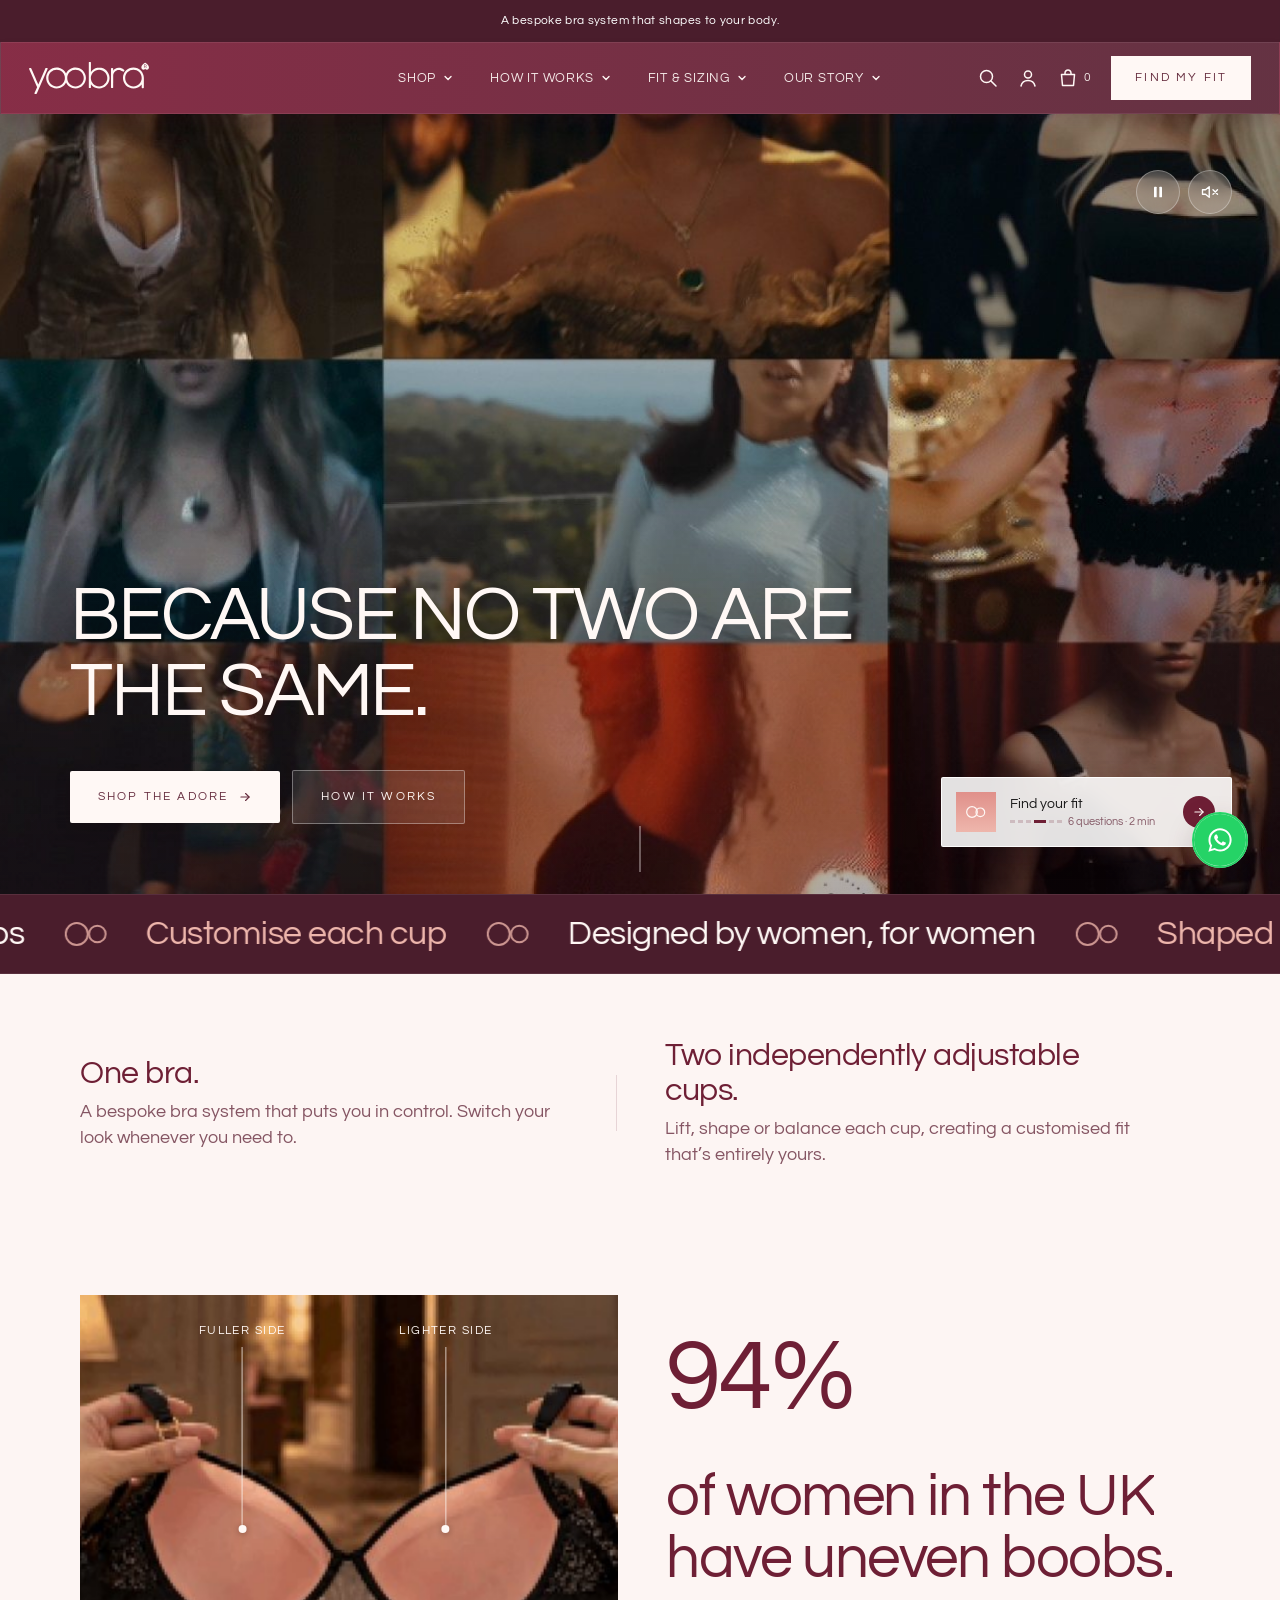
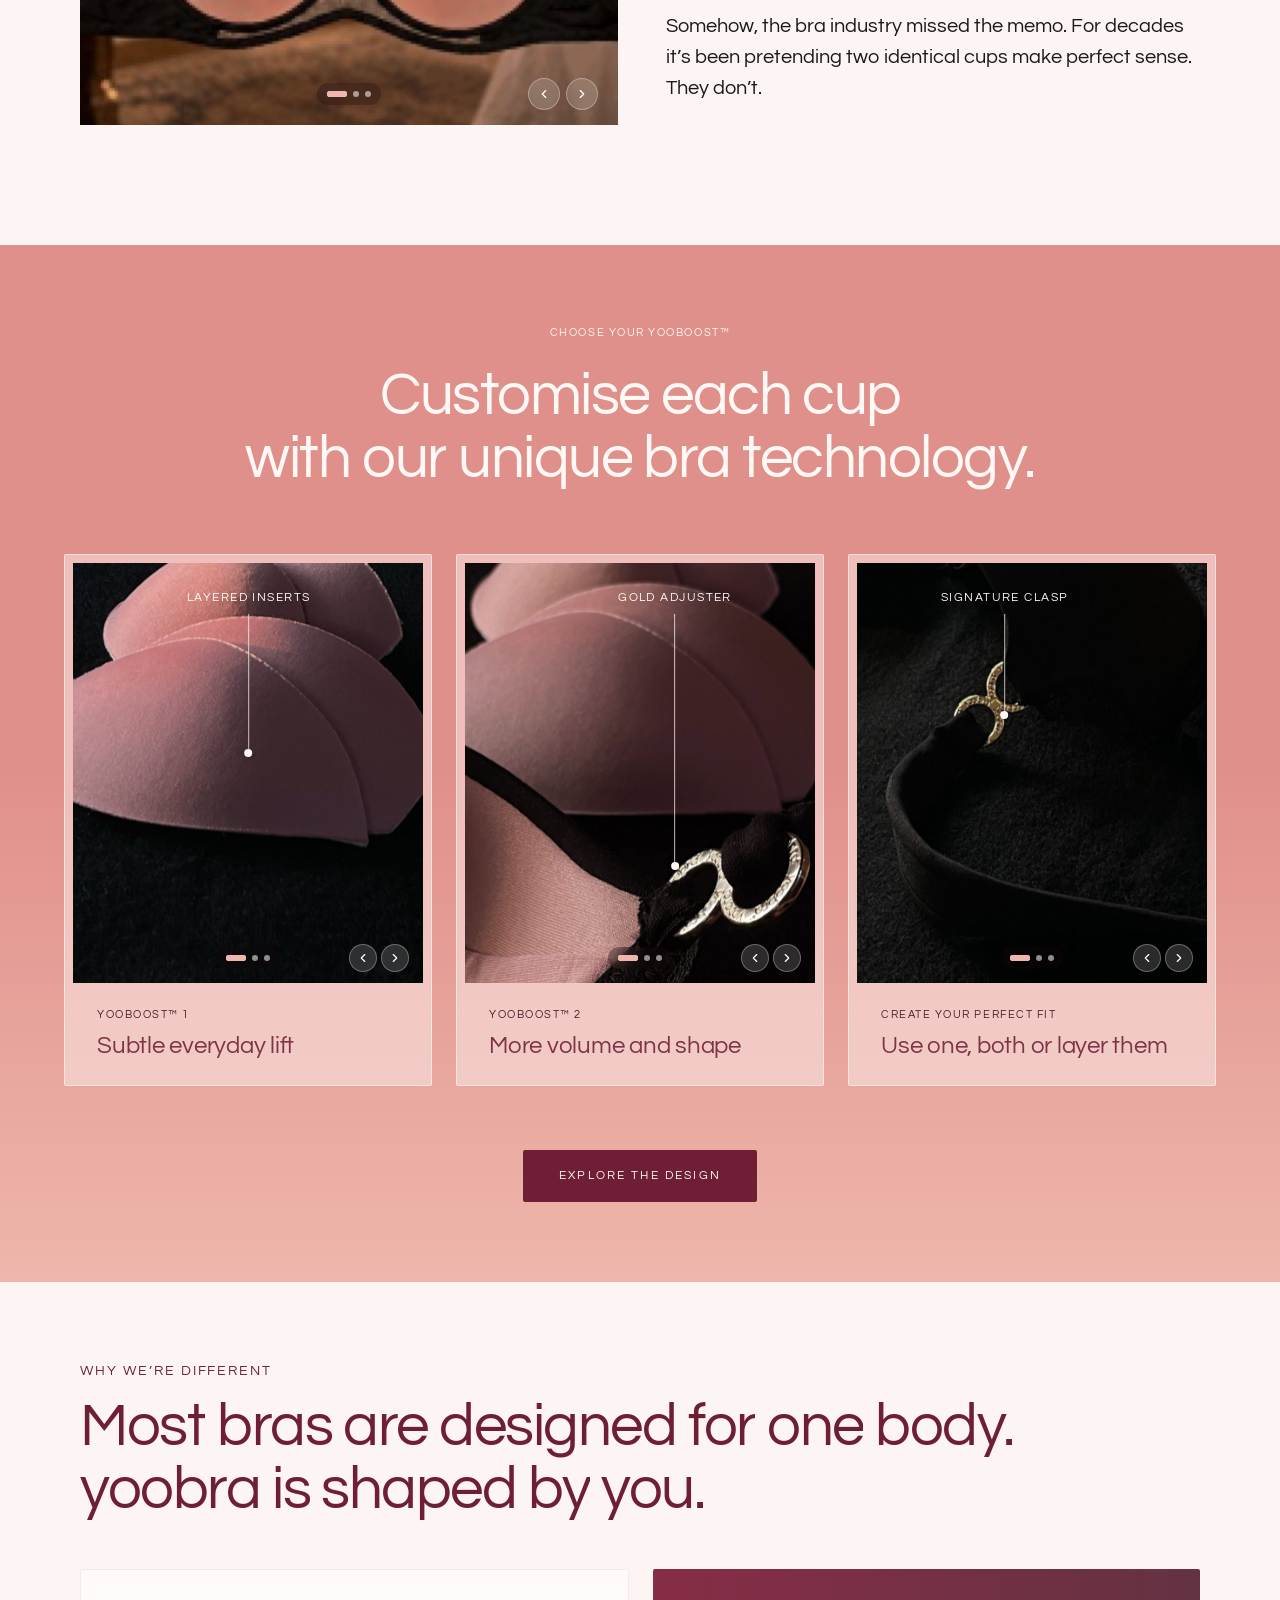
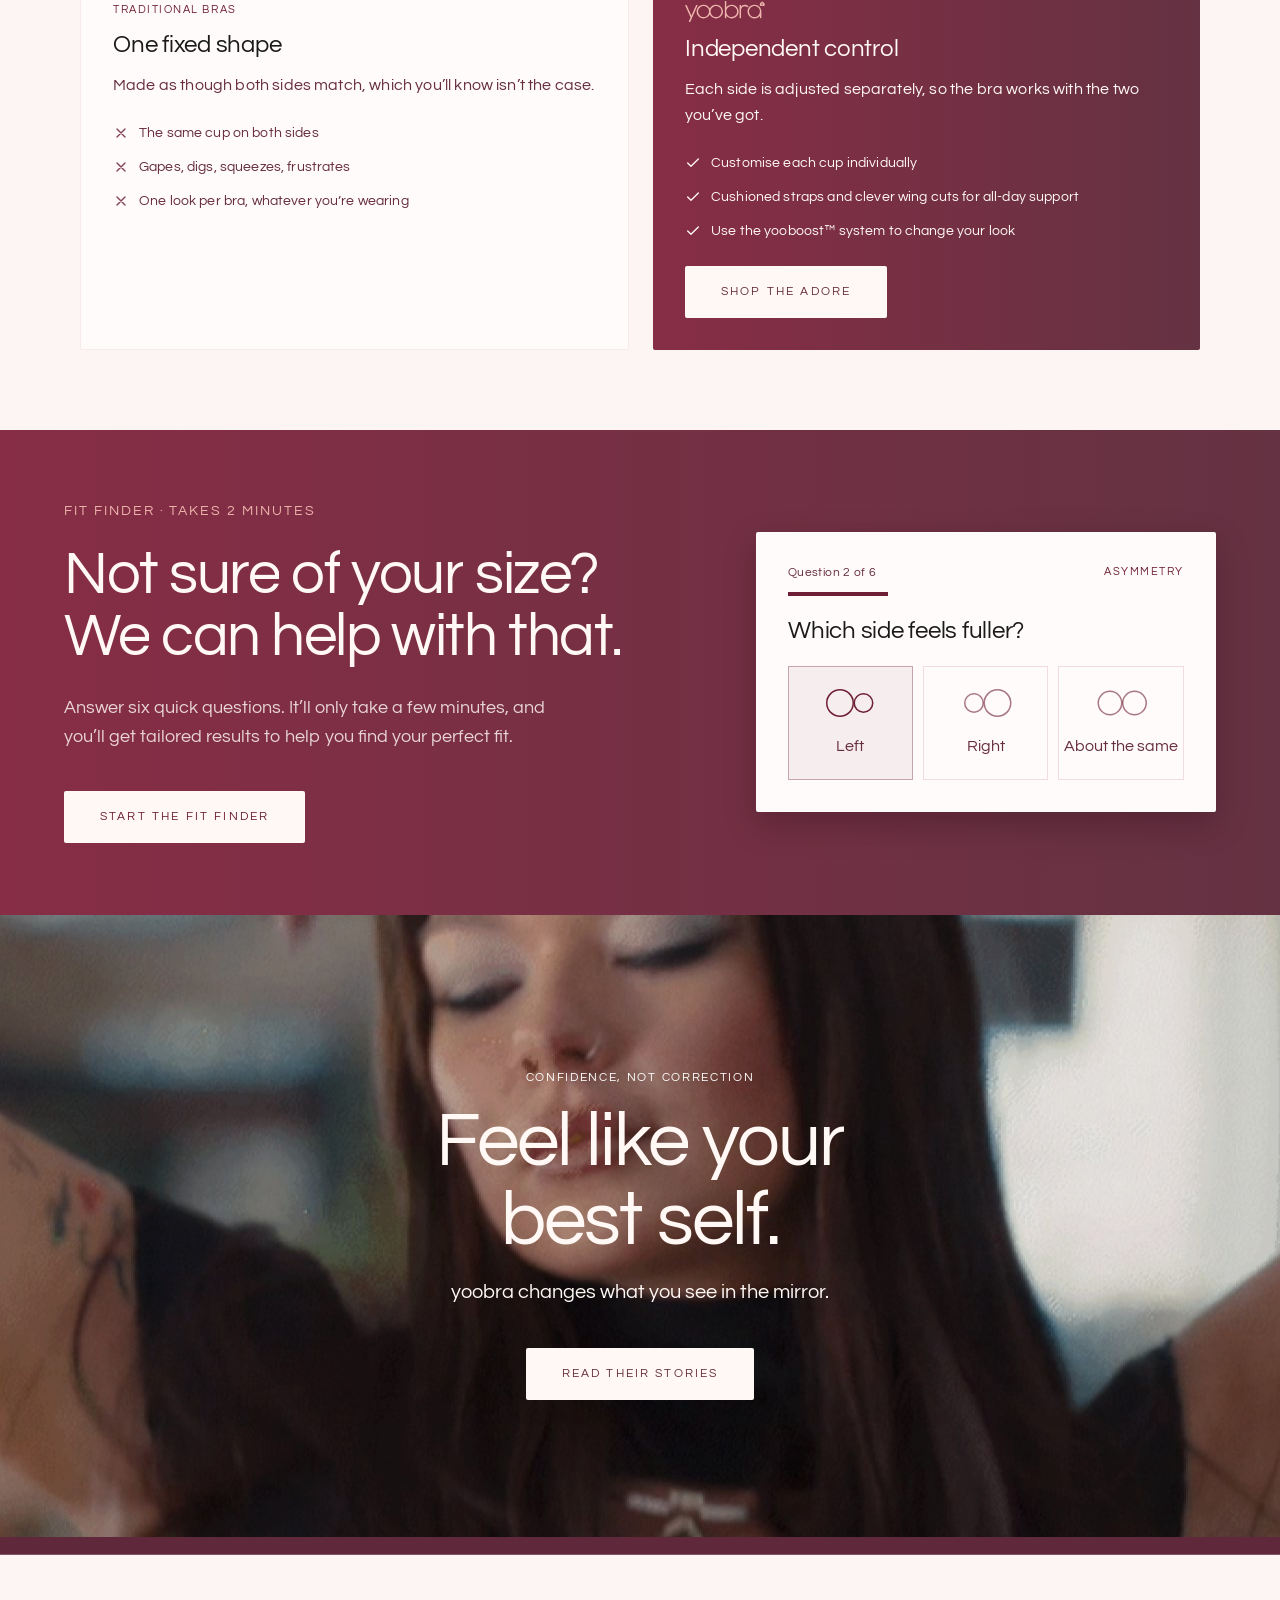
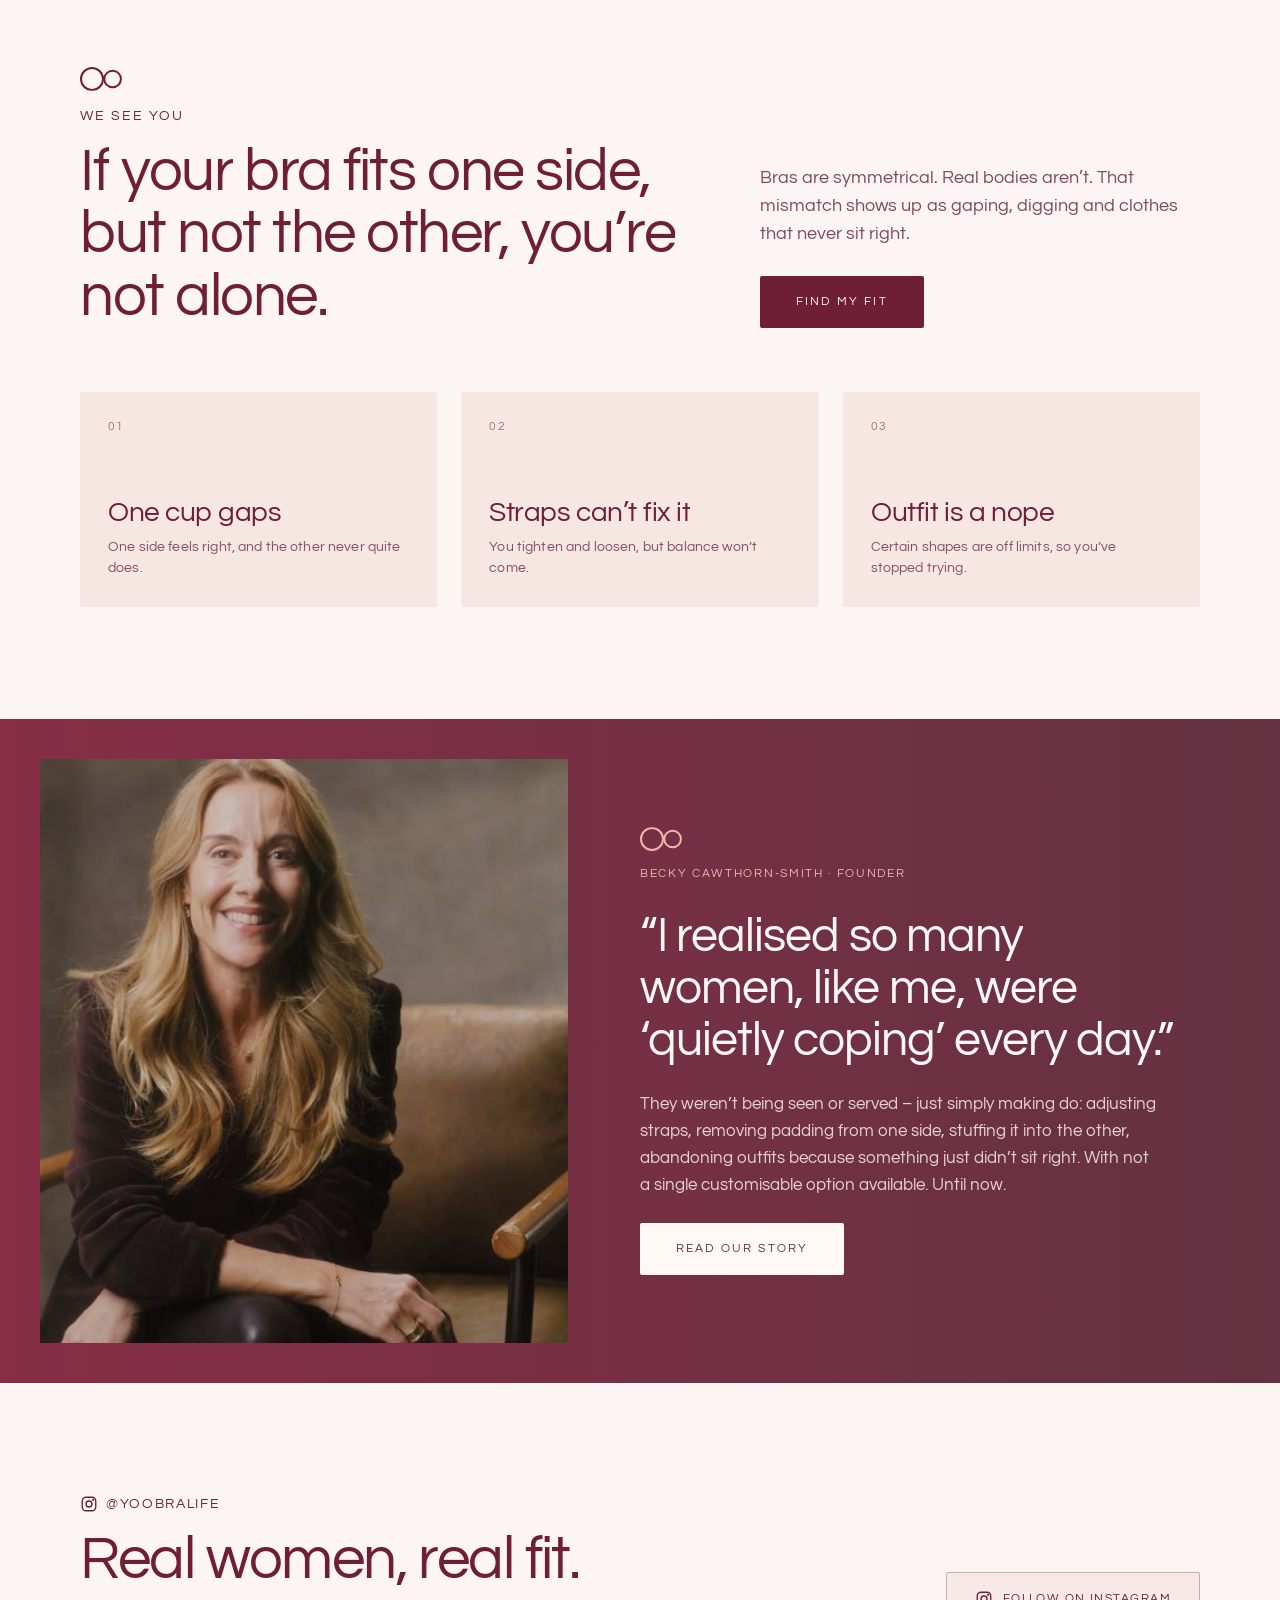
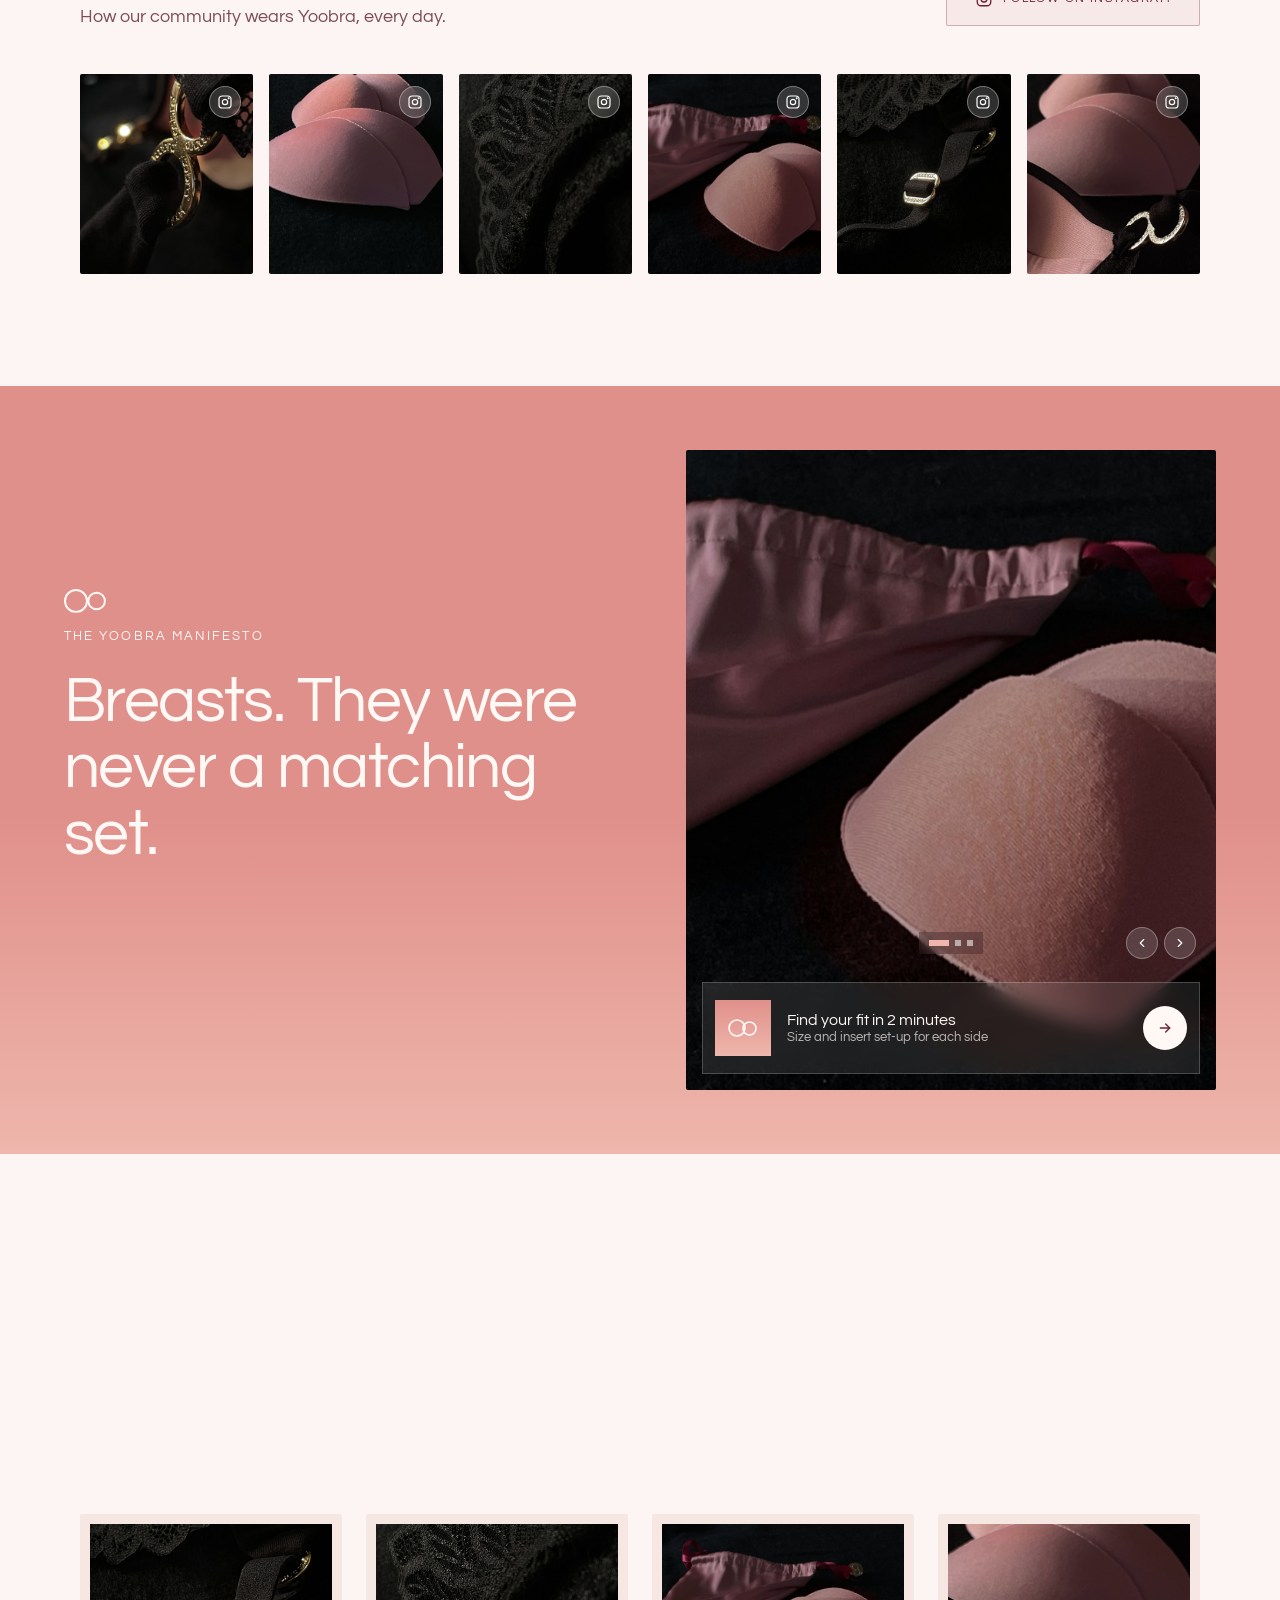
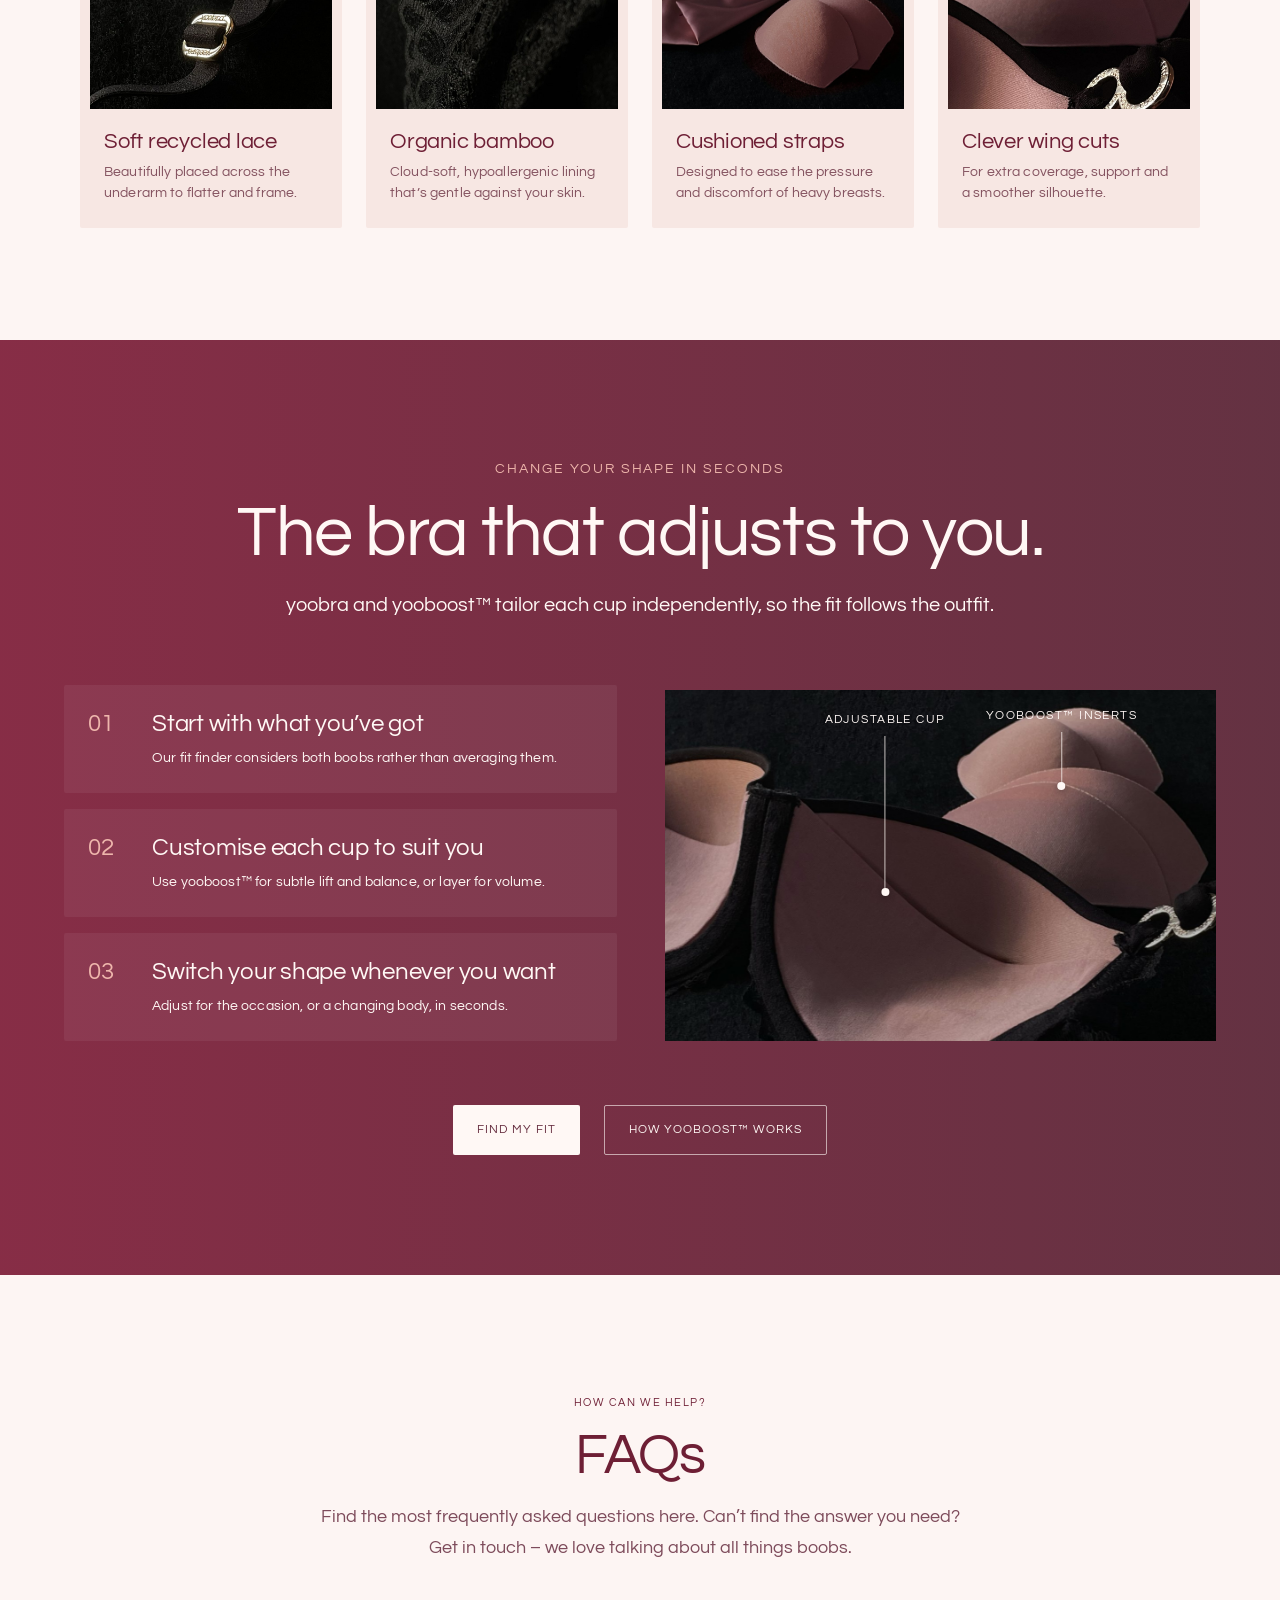
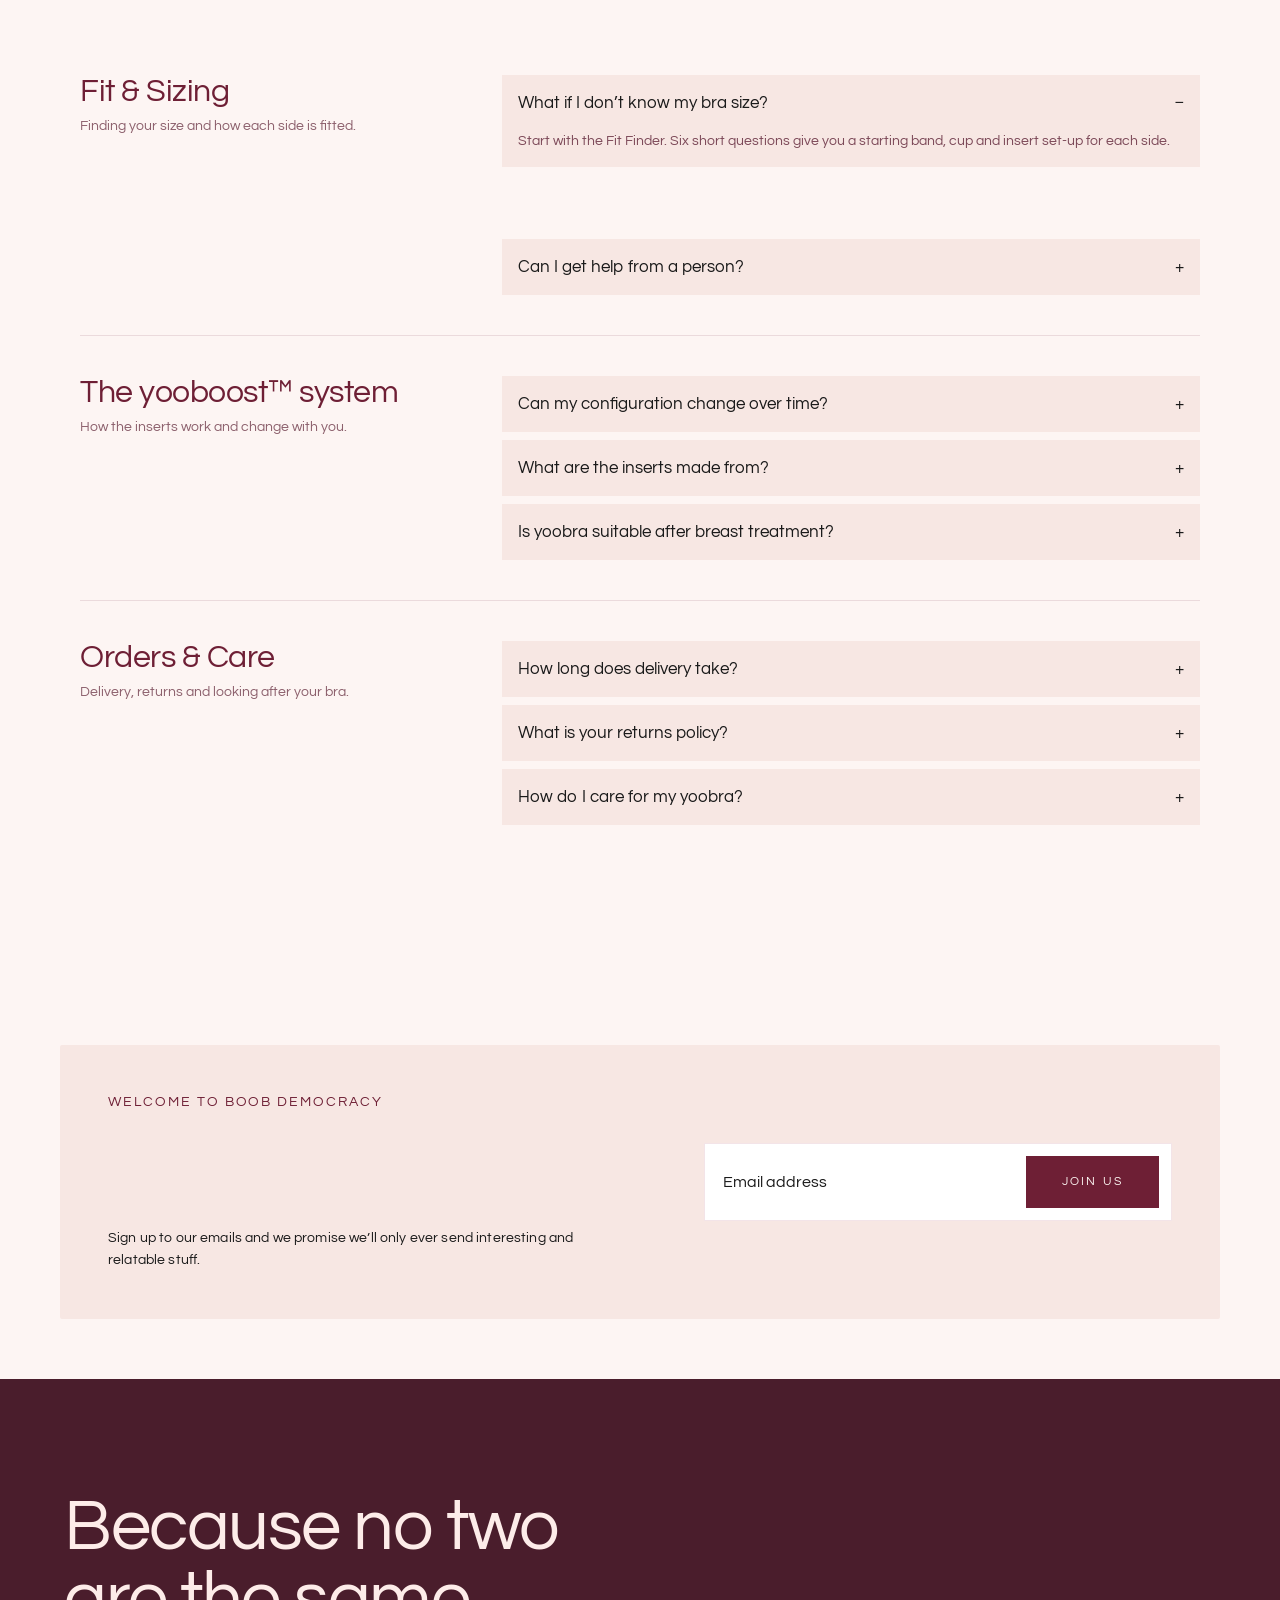
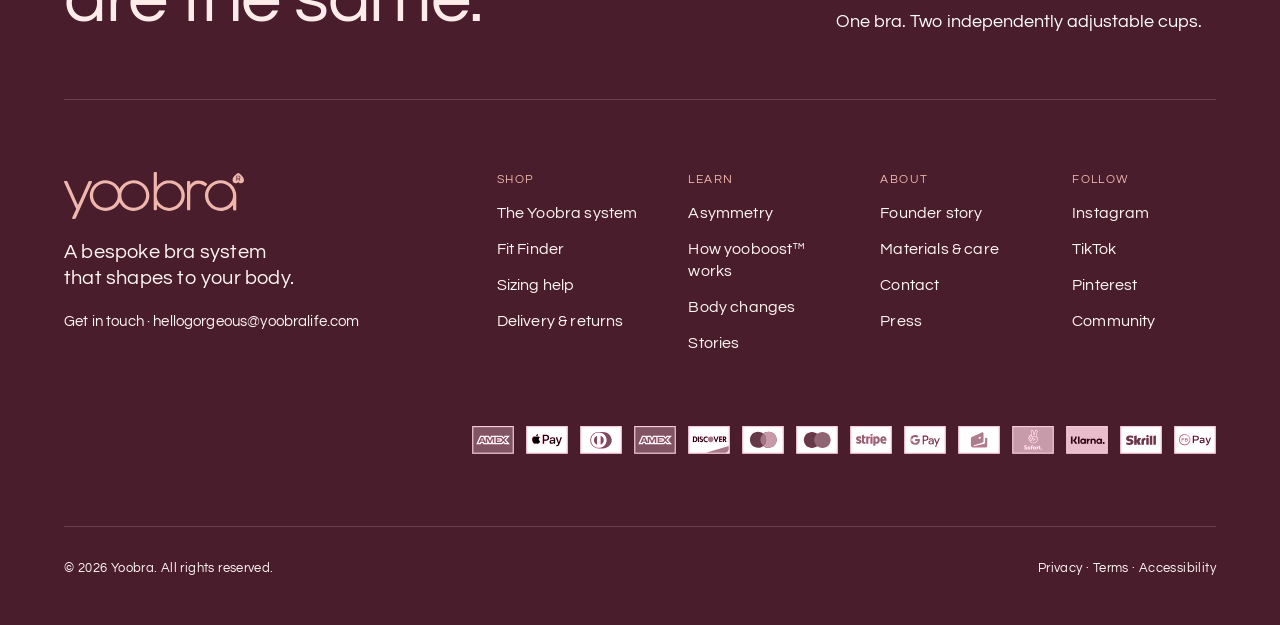
==== commit 6ad92337: "Add scroll animations, motion effects and working image carousels Co-Authored-By: Claude Opus 5.5 <n" ====
--- a/index.html
+++ b/index.html
@@ -8,7 +8,9 @@
   <link rel="preconnect" href="https://fonts.googleapis.com">
   <link rel="preconnect" href="https://fonts.gstatic.com" crossorigin>
   <link href="https://fonts.googleapis.com/css2?family=Questrial&display=swap" rel="stylesheet">
+  <script>if (!window.matchMedia('(prefers-reduced-motion: reduce)').matches) document.documentElement.classList.add('motion');</script>
   <link rel="stylesheet" href="styles.css">
+  <link rel="stylesheet" href="motion.css">
 </head>
 <body>
 
@@ -113,8 +115,11 @@
       </div>
 
       <div class="edu">
-        <div class="media-card edu__media">
-          <img class="media-card__img" src="assets/edu-gallery.jpg" alt="A bra held up showing two cups of different fullness">
+        <div class="media-card edu__media" data-slider>
+          <div class="slides"><img class="media-card__img slide is-active" src="assets/edu-gallery.jpg" alt="A bra held up showing two cups of different fullness">
+            <img class="media-card__img slide" src="assets/system-diagram.jpg" alt="yoobra bra with yooboost inserts beside it" loading="lazy">
+            <img class="media-card__img slide" src="assets/inserts-bag.jpg" alt="yooboost inserts with their satin storage bag" loading="lazy">
+          </div>
           <div class="anno" style="--x:30.15%; --top:36px; --h:182px; --x-m:30.15%; --top-m:24px; --h-m:123px">
             <span class="anno__label">Fuller side</span><span class="anno__leader"></span><img class="anno__dot" src="assets/dot.svg" alt="" width="20" height="20">
           </div>
@@ -145,8 +150,11 @@
 
       <div class="looks__grid swipe" data-carousel>
         <article class="look-card">
-          <div class="media-card look-card__media">
-            <img class="media-card__img" src="assets/look-1.jpg" alt="Layered yooboost inserts">
+          <div class="media-card look-card__media" data-slider>
+            <div class="slides"><img class="media-card__img slide is-active" src="assets/look-1.jpg" alt="Layered yooboost inserts">
+            <img class="media-card__img slide" src="assets/inserts-bag.jpg" alt="A pair of yooboost inserts" loading="lazy">
+            <img class="media-card__img slide" src="assets/lace-2.jpg" alt="Recycled lace detail" loading="lazy">
+          </div>
             <div class="anno anno--sm" style="--x:50.2%; --top:28px; --h:139px; --x-m:56.2%; --top-m:16px; --h-m:83px">
               <span class="anno__label">Layered inserts</span><span class="anno__leader"></span><img class="anno__dot" src="assets/dot.svg" alt="" width="20" height="20">
             </div>
@@ -163,8 +171,11 @@
         </article>
 
         <article class="look-card">
-          <div class="media-card look-card__media">
-            <img class="media-card__img" src="assets/look-2.jpg" alt="Gold adjuster on a yoobra strap">
+          <div class="media-card look-card__media" data-slider>
+            <div class="slides"><img class="media-card__img slide is-active" src="assets/look-2.jpg" alt="Gold adjuster on a yoobra strap">
+            <img class="media-card__img slide" src="assets/adjuster.jpg" alt="Engraved yoobra strap adjuster" loading="lazy">
+            <img class="media-card__img slide" src="assets/strap.jpg" alt="Strap and lace detail" loading="lazy">
+          </div>
             <div class="anno anno--sm" style="--x:60%; --top:28px; --h:252px; --x-m:67.6%; --top-m:16px; --h-m:153px">
               <span class="anno__label">Gold adjuster</span><span class="anno__leader"></span><img class="anno__dot" src="assets/dot.svg" alt="" width="20" height="20">
             </div>
@@ -181,8 +192,11 @@
         </article>
 
         <article class="look-card">
-          <div class="media-card look-card__media">
-            <img class="media-card__img" src="assets/look-3.jpg" alt="The signature yoobra clasp">
+          <div class="media-card look-card__media" data-slider>
+            <div class="slides"><img class="media-card__img slide is-active" src="assets/look-3.jpg" alt="The signature yoobra clasp">
+            <img class="media-card__img slide" src="assets/clasp-warm.jpg" alt="Signature clasp close-up" loading="lazy">
+            <img class="media-card__img slide" src="assets/clasp-macro.jpg" alt="Engraved clasp detail" loading="lazy">
+          </div>
             <div class="anno anno--sm" style="--x:42.2%; --top:28px; --h:101px; --x-m:47.3%; --top-m:16px; --h-m:60px">
               <span class="anno__label">Signature clasp</span><span class="anno__leader"></span><img class="anno__dot" src="assets/dot.svg" alt="" width="20" height="20">
             </div>
@@ -384,8 +398,11 @@
         <p class="manifesto__body">One changes. The other takes its time. Pregnancy. Periods. Weight. Age. Life. Things move.</p>
       </div>
 
-      <div class="manifesto__band">
-        <img class="media-card__img" src="assets/inserts-bag.jpg" alt="yooboost inserts with the satin storage bag">
+      <div class="manifesto__band" data-slider>
+        <div class="slides"><img class="media-card__img slide is-active" src="assets/inserts-bag.jpg" alt="yooboost inserts with the satin storage bag">
+            <img class="media-card__img slide" src="assets/clasp-bra.jpg" alt="Signature clasp on the yoobra bra" loading="lazy">
+            <img class="media-card__img slide" src="assets/clasp.jpg" alt="Gold clasp detail" loading="lazy">
+          </div>
         <div class="anno anno--plain d-only" style="--x:120.5px; --top:56px; --h:120px">
           <span class="anno__label">Satin storage bag</span><span class="anno__leader"></span><img class="anno__dot" src="assets/ellipse.svg" alt="" width="8" height="8">
         </div>
@@ -657,5 +674,6 @@
   </a>
 
   <script src="main.js" defer></script>
+  <script src="motion.js" defer></script>
 </body>
 </html>
--- a/motion.css
+++ b/motion.css
@@ -0,0 +1,364 @@
+/* ==========================================================================
+   yoobra · Motion layer
+   Everything here is enabled by the `motion` class on <html>, which is only
+   added when the visitor hasn't asked for reduced motion. Without it (or
+   without JavaScript) the page renders fully static and fully visible.
+   ========================================================================== */
+
+:root {
+  --ease-out: cubic-bezier(0.16, 1, 0.3, 1);
+  --ease-in-out: cubic-bezier(0.65, 0, 0.35, 1);
+}
+
+/* --------------------------------------------------------------------------
+   Scroll progress bar
+   -------------------------------------------------------------------------- */
+.scroll-progress {
+  position: fixed;
+  inset: 0 0 auto 0;
+  height: 3px;
+  z-index: 100;
+  pointer-events: none;
+  transform-origin: 0 50%;
+  transform: scaleX(0);
+  background: linear-gradient(90deg, var(--peach), var(--coral) 50%, var(--wine));
+}
+
+/* --------------------------------------------------------------------------
+   Nav: hides on scroll down, returns on scroll up
+   -------------------------------------------------------------------------- */
+.motion .nav { transition: transform .5s var(--ease-out); }
+.motion .nav.is-hidden { transform: translateY(-110%); }
+.motion .nav__bar { transition: height .4s var(--ease-out), box-shadow .4s ease; }
+.motion .nav.is-scrolled .nav__bar { height: 60px; box-shadow: 0 12px 28px rgba(64, 15, 31, 0.28); }
+.motion .nav__menu a { position: relative; }
+.motion .nav__menu a::after {
+  content: "";
+  position: absolute;
+  left: 0; right: 18px; bottom: 4px;
+  height: 1px;
+  background: var(--peach);
+  transform: scaleX(0);
+  transform-origin: right;
+  transition: transform .45s var(--ease-out);
+}
+.motion .nav__menu a:hover::after { transform: scaleX(1); transform-origin: left; }
+.motion .nav__menu a img { transition: transform .3s var(--ease-out); }
+.motion .nav__menu a:hover img { transform: rotate(180deg); }
+
+/* --------------------------------------------------------------------------
+   Split-text line reveals
+   -------------------------------------------------------------------------- */
+.split-w { display: inline-block; overflow: hidden; vertical-align: top; padding-bottom: .08em; margin-bottom: -.08em; }
+.split-i { display: inline-block; will-change: transform; }
+.motion [data-split] .split-i {
+  transform: translateY(110%) rotate(4deg);
+  transform-origin: 0 100%;
+  transition: transform 1.1s var(--ease-out);
+  transition-delay: calc(var(--i, 0) * 45ms + var(--d, 0ms));
+}
+.motion [data-split].is-in .split-i { transform: none; }
+
+/* --------------------------------------------------------------------------
+   Generic reveal
+   -------------------------------------------------------------------------- */
+.motion [data-reveal] {
+  opacity: 0;
+  translate: 0 36px;
+  transition: opacity 1s var(--ease-out), translate 1.1s var(--ease-out), scale 1.1s var(--ease-out);
+  transition-delay: calc(var(--i, 0) * 90ms + var(--d, 0ms));
+}
+.motion [data-reveal="fade"] { translate: none; }
+.motion [data-reveal="left"] { translate: -48px 0; }
+.motion [data-reveal="right"] { translate: 48px 0; }
+.motion [data-reveal="scale"] { translate: none; scale: .94; }
+.motion [data-reveal].is-in { opacity: 1; translate: none; scale: none; }
+
+/* Clip-path image reveals */
+.motion [data-clip] {
+  clip-path: inset(100% 0 0 0);
+  transition: clip-path 1.4s var(--ease-in-out);
+  transition-delay: var(--d, 0ms);
+}
+.motion [data-clip="left"] { clip-path: inset(0 100% 0 0); }
+.motion [data-clip].is-in { clip-path: inset(0 0 0 0); }
+
+/* Divider grows */
+.motion .proof__divider { transform: scaleY(0); transition: transform 1.2s var(--ease-out) .3s; }
+.motion .proof.is-in .proof__divider { transform: scaleY(1); }
+
+/* --------------------------------------------------------------------------
+   Hero intro + scroll
+   -------------------------------------------------------------------------- */
+.motion .hero__media {
+  transform: scale(1.18);
+  filter: saturate(.6) brightness(.7);
+  transition: transform 2.4s var(--ease-out), filter 2.4s var(--ease-out);
+  will-change: transform;
+}
+.motion .hero.is-in .hero__media { transform: scale(1.04) translate3d(0, var(--py, 0px), 0); filter: none; }
+.motion .hero.is-ready .hero__media { transition: filter 2.4s var(--ease-out); }
+.motion .hero__statement { will-change: transform, opacity; }
+
+.motion .hero__controls,
+.motion .fit-invite,
+.motion .hero__actions > * {
+  opacity: 0;
+  translate: 0 24px;
+  transition: opacity .9s var(--ease-out), translate 1s var(--ease-out), transform .5s var(--ease-out);
+}
+.motion .hero.is-in .hero__actions > * { opacity: 1; translate: none; transition-delay: calc(700ms + var(--i, 0) * 120ms); }
+.motion .hero.is-in .hero__controls { opacity: 1; transform: none; transition-delay: 1.1s; }
+.motion .hero.is-in .fit-invite { opacity: 1; transform: none; transition-delay: 1.3s; }
+.motion .fit-invite__steps i { transition: width .5s var(--ease-out), background-color .5s; }
+
+/* Grid shimmer: the 9 tiles flash in sequence on load */
+.hero__tiles {
+  position: absolute;
+  inset: 0;
+  display: grid;
+  grid-template-columns: repeat(3, 1fr);
+  grid-template-rows: repeat(3, 1fr);
+  pointer-events: none;
+}
+.hero__tiles i { background: var(--plum-900); opacity: 1; }
+.motion .hero.is-in .hero__tiles i {
+  opacity: 0;
+  transition: opacity 1.1s var(--ease-out);
+  transition-delay: calc(var(--i) * 90ms + 100ms);
+}
+html:not(.motion) .hero__tiles { display: none; }
+
+/* Scroll cue */
+.scroll-cue {
+  position: absolute;
+  left: 50%;
+  bottom: 22px;
+  width: 1px;
+  height: 46px;
+  background: rgba(255, 248, 245, 0.25);
+  overflow: hidden;
+  transform: translateX(-50%);
+}
+.scroll-cue::after {
+  content: "";
+  position: absolute;
+  inset: 0;
+  background: var(--cream);
+  animation: cue 2.2s var(--ease-in-out) infinite;
+}
+@keyframes cue {
+  0% { transform: translateY(-100%); }
+  60%, 100% { transform: translateY(100%); }
+}
+html:not(.motion) .scroll-cue { display: none; }
+
+/* --------------------------------------------------------------------------
+   Marquee band
+   -------------------------------------------------------------------------- */
+.marquee {
+  position: relative;
+  overflow: hidden;
+  background: var(--plum-900);
+  color: var(--cream);
+  padding: 22px 0;
+  border-block: 1px solid rgba(255, 248, 245, 0.08);
+}
+.marquee__track { display: flex; width: max-content; will-change: transform; }
+.marquee__group { display: flex; align-items: center; flex: none; }
+.marquee__item {
+  display: flex;
+  align-items: center;
+  gap: 40px;
+  padding-right: 40px;
+  font-size: 34px;
+  line-height: 1;
+  letter-spacing: -0.5px;
+  white-space: nowrap;
+}
+.marquee__item:nth-child(even) { color: var(--peach); font-style: normal; }
+.marquee__item img { width: 42px; height: 24px; opacity: .8; }
+@media (max-width: 900px) {
+  .marquee { padding: 16px 0; }
+  .marquee__item { font-size: 22px; gap: 24px; padding-right: 24px; }
+  .marquee__item img { width: 32px; height: 18px; }
+}
+
+/* --------------------------------------------------------------------------
+   Annotations draw in
+   -------------------------------------------------------------------------- */
+.motion .anno__label { opacity: 0; transform: translateY(-8px); transition: opacity .6s ease, transform .8s var(--ease-out); transition-delay: var(--d, 0ms); }
+.motion .anno__leader { transform: scaleY(0); transform-origin: top; transition: transform 1s var(--ease-in-out); transition-delay: calc(var(--d, 0ms) + 200ms); }
+.motion .anno__dot { opacity: 0; transform: scale(0); transition: opacity .3s, transform .6s cubic-bezier(.34, 1.8, .64, 1); transition-delay: calc(var(--d, 0ms) + 1050ms); }
+.motion .is-in .anno__label { opacity: 1; transform: none; }
+.motion .is-in .anno__leader { transform: none; }
+.motion .is-in .anno__dot { opacity: 1; transform: none; }
+.motion .is-in .anno__dot { animation: dot-pulse 2.6s ease-in-out 2s infinite; }
+@keyframes dot-pulse {
+  0%, 100% { filter: drop-shadow(0 0 0 rgba(255, 248, 245, 0)); }
+  50% { filter: drop-shadow(0 0 6px rgba(255, 248, 245, .95)); }
+}
+
+/* --------------------------------------------------------------------------
+   Parallax media
+   -------------------------------------------------------------------------- */
+.motion [data-parallax] { will-change: transform; transform: translate3d(0, var(--py, 0px), 0) scale(var(--ps, 1.12)); }
+
+/* Theatre: image expands from a framed window to full bleed as you scroll */
+.motion .theatre { clip-path: inset(var(--inset-y, 0px) var(--inset-x, 0px) round var(--inset-r, 0px)); }
+.motion .theatre__media { transform: scale(var(--ts, 1)); will-change: transform; }
+
+/* --------------------------------------------------------------------------
+   Hover & micro-interactions
+   -------------------------------------------------------------------------- */
+.btn { position: relative; overflow: hidden; isolation: isolate; }
+.motion .btn::before {
+  content: "";
+  position: absolute;
+  inset: 0;
+  z-index: -1;
+  background: linear-gradient(110deg, transparent 30%, rgba(255, 255, 255, .45) 50%, transparent 70%);
+  transform: translateX(-120%);
+  transition: transform .9s var(--ease-out);
+}
+.motion .btn:hover::before { transform: translateX(120%); }
+.motion .btn img { transition: transform .4s var(--ease-out); }
+.motion .btn:hover img { transform: translateX(4px); }
+.motion [data-magnetic] { transition: transform .5s var(--ease-out), background-color .2s, color .2s, box-shadow .2s; }
+
+/* Media zoom on hover */
+.motion .look-card__media .media-card__img,
+.motion .care-card > img,
+.motion .system__media .media-card__img {
+  transition: transform 1.2s var(--ease-out);
+}
+.motion .look-card:hover .media-card__img,
+.motion .care-card:hover > img,
+.motion .system__media:hover .media-card__img { transform: scale(1.06); }
+.care-card { overflow: hidden; }
+
+/* 3D tilt cards */
+.motion [data-tilt] {
+  transform: perspective(900px) rotateX(var(--rx, 0deg)) rotateY(var(--ry, 0deg)) translateY(var(--lift, 0px));
+  transition: transform .6s var(--ease-out), box-shadow .6s var(--ease-out);
+}
+.motion [data-tilt]:hover { --lift: -6px; box-shadow: 0 24px 48px rgba(74, 29, 44, 0.22); }
+.motion [data-tilt].is-tilting { transition: transform .12s linear, box-shadow .6s var(--ease-out); }
+
+/* Cards lift */
+.motion .recog-card,
+.motion .compare-card,
+.motion .step {
+  transition: transform .6s var(--ease-out), box-shadow .6s var(--ease-out), background-color .4s;
+}
+.motion .recog-card:hover,
+.motion .compare-card:hover { transform: translateY(-6px); box-shadow: 0 20px 40px rgba(74, 29, 44, 0.14); }
+.motion .step:hover { background: rgba(255, 248, 245, 0.12); transform: translateX(8px); }
+.motion .recog-card__num { transition: letter-spacing .6s var(--ease-out), color .4s; }
+.motion .recog-card:hover .recog-card__num { letter-spacing: 4px; color: var(--wine); }
+
+/* Instagram tiles */
+.motion .insta-post::after {
+  content: "";
+  position: absolute;
+  inset: 0;
+  background: linear-gradient(180deg, transparent 40%, rgba(74, 29, 44, .55));
+  opacity: 0;
+  transition: opacity .5s ease;
+}
+.motion .insta-post:hover::after { opacity: 1; }
+.motion .insta-post__badge { z-index: 1; transition: transform .5s var(--ease-out); }
+.motion .insta-post:hover .insta-post__badge { transform: rotate(-12deg) scale(1.12); }
+
+/* Quiz */
+.motion .quiz__bar span { transform: scaleX(0); transform-origin: left; transition: transform 1.4s var(--ease-out) .5s; }
+.motion .quiz.is-in .quiz__bar span { transform: none; }
+.motion .quiz__choice { transition: transform .4s var(--ease-out), background-color .2s, border-color .2s; }
+.motion .quiz__choice:hover { transform: translateY(-4px); }
+.motion .quiz__choice img { transition: transform .6s cubic-bezier(.34, 1.6, .64, 1); }
+.motion .quiz__choice:hover img { transform: scale(1.15); }
+.motion .quiz { transition: transform .8s var(--ease-out), box-shadow .8s; }
+.motion .quiz:hover { box-shadow: 0 24px 56px rgba(26, 5, 13, 0.35); }
+
+/* Fit bars */
+.motion .fit-bar__arrow, .motion .fit-invite__arrow { transition: transform .5s var(--ease-out); }
+.motion .fit-bar:hover .fit-bar__arrow, .motion .fit-invite:hover .fit-invite__arrow { transform: translateX(4px) rotate(-45deg); }
+.motion .fit-bar__icon img, .motion .fit-invite__icon img { animation: rings 4s var(--ease-in-out) infinite; }
+@keyframes rings {
+  0%, 70%, 100% { transform: none; }
+  80% { transform: translateX(-2px) rotate(-6deg); }
+  90% { transform: translateX(2px) rotate(6deg); }
+}
+
+/* Motif rings draw on */
+.motion .motif { clip-path: inset(0 100% 0 0); transition: clip-path 1.2s var(--ease-in-out); }
+.motion .is-in .motif, .motion .motif.is-in { clip-path: inset(0 0 0 0); }
+
+/* FAQ accordion smooth open */
+.acc { transition: background-color .3s; }
+.acc:hover { background: #f3dfda; }
+.motion .acc summary::after { transition: transform .4s var(--ease-out); }
+.motion .acc[open] summary::after { transform: rotate(180deg); }
+.motion .acc .acc__body { overflow: hidden; transition: height .5s var(--ease-out), opacity .4s; }
+
+/* WhatsApp */
+.motion .whatsapp { animation: wa-in 1s var(--ease-out) 2s both; }
+.motion .whatsapp::before {
+  content: "";
+  position: absolute;
+  inset: -2px;
+  border-radius: 50%;
+  border: 2px solid #25d366;
+  animation: wa-ring 2.8s ease-out 3s infinite;
+}
+@keyframes wa-in { from { opacity: 0; transform: scale(.4) translateY(30px); } to { opacity: 1; transform: none; } }
+@keyframes wa-ring { from { transform: scale(1); opacity: .8; } to { transform: scale(1.7); opacity: 0; } }
+
+/* Footer: giant line on hover */
+.motion .footer__col a { position: relative; display: inline-block; width: fit-content; transition: transform .4s var(--ease-out), color .3s; }
+.motion .footer__col a:hover { transform: translateX(6px); color: var(--peach); text-decoration: none; }
+
+/* --------------------------------------------------------------------------
+   Reduced motion: hard stop
+   -------------------------------------------------------------------------- */
+@media (prefers-reduced-motion: reduce) {
+  .marquee__track { transform: none !important; }
+  .scroll-progress, .scroll-cue { display: none; }
+}
+
+/* --------------------------------------------------------------------------
+   Image carousels
+   -------------------------------------------------------------------------- */
+.slides { position: absolute; inset: 0; overflow: hidden; }
+.slides .slide {
+  opacity: 0;
+  scale: 1.08;
+  transition: opacity 1s var(--ease-out), scale 2.4s var(--ease-out);
+}
+.slides .slide.is-active { opacity: 1; scale: 1; z-index: 1; }
+.manifesto__band > .slides { z-index: 0; }
+.manifesto__band > :not(.slides) { z-index: 2; }
+.media-card > :not(.slides) { z-index: 2; }
+[data-slider] .anno { transition: opacity .5s ease; }
+[data-slider]:not([data-slide="0"]) .anno { opacity: 0; }
+.pager button {
+  width: 6px; height: 6px; padding: 0;
+  border-radius: 3px;
+  background: rgba(255, 255, 255, 0.55);
+  transition: width .5s var(--ease-out), background-color .3s;
+}
+.pager button.is-active { width: 20px; border-radius: 999px; background: #fff; }
+.pager--square button, .pager--square button.is-active { border-radius: 0; }
+.pager { cursor: default; }
+.pager button { cursor: pointer; }
+/* Slide progress line on the active dot */
+.pager button { position: relative; overflow: hidden; }
+.pager button.is-active::after {
+  content: "";
+  position: absolute; inset: 0;
+  background: var(--peach);
+  transform-origin: left;
+  animation: slide-timer var(--dur, 5s) linear forwards;
+}
+[data-slider].is-paused .pager button.is-active::after { animation-play-state: paused; }
+@keyframes slide-timer { from { transform: scaleX(0); } to { transform: scaleX(1); } }
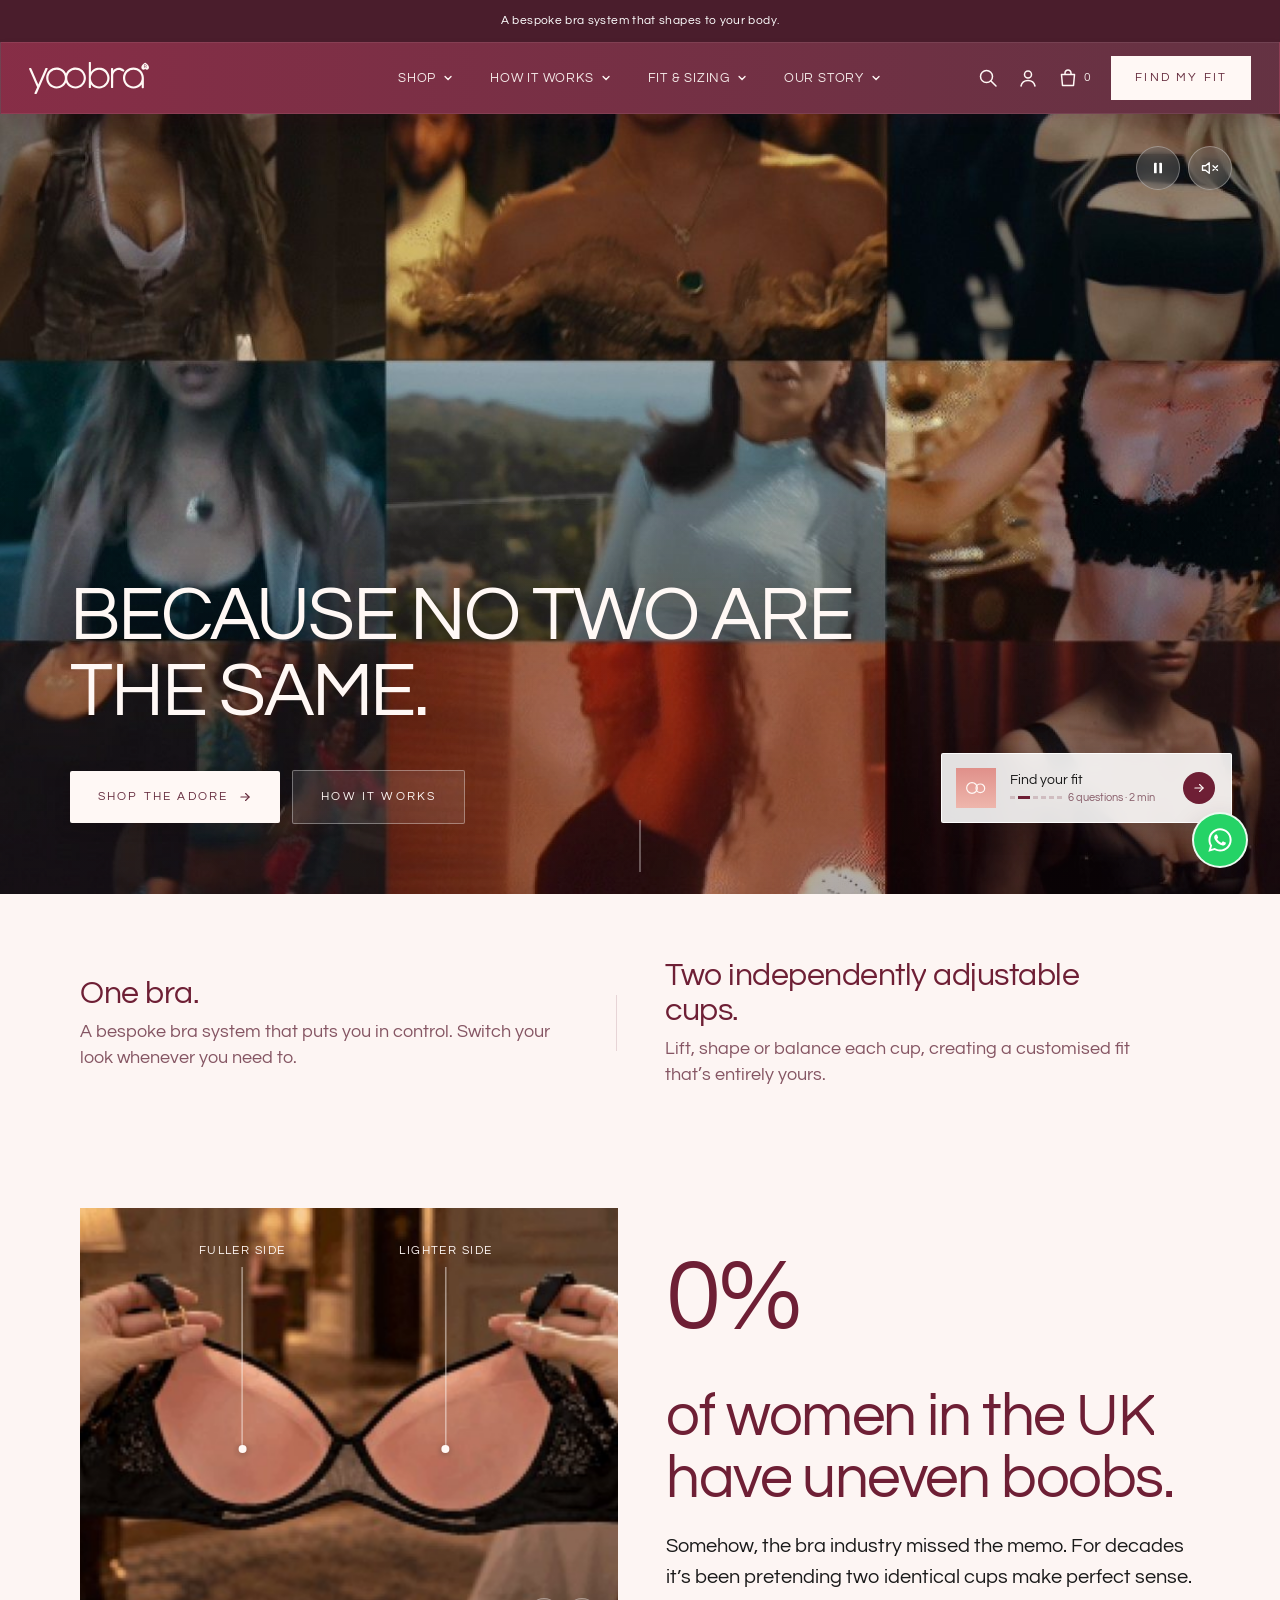
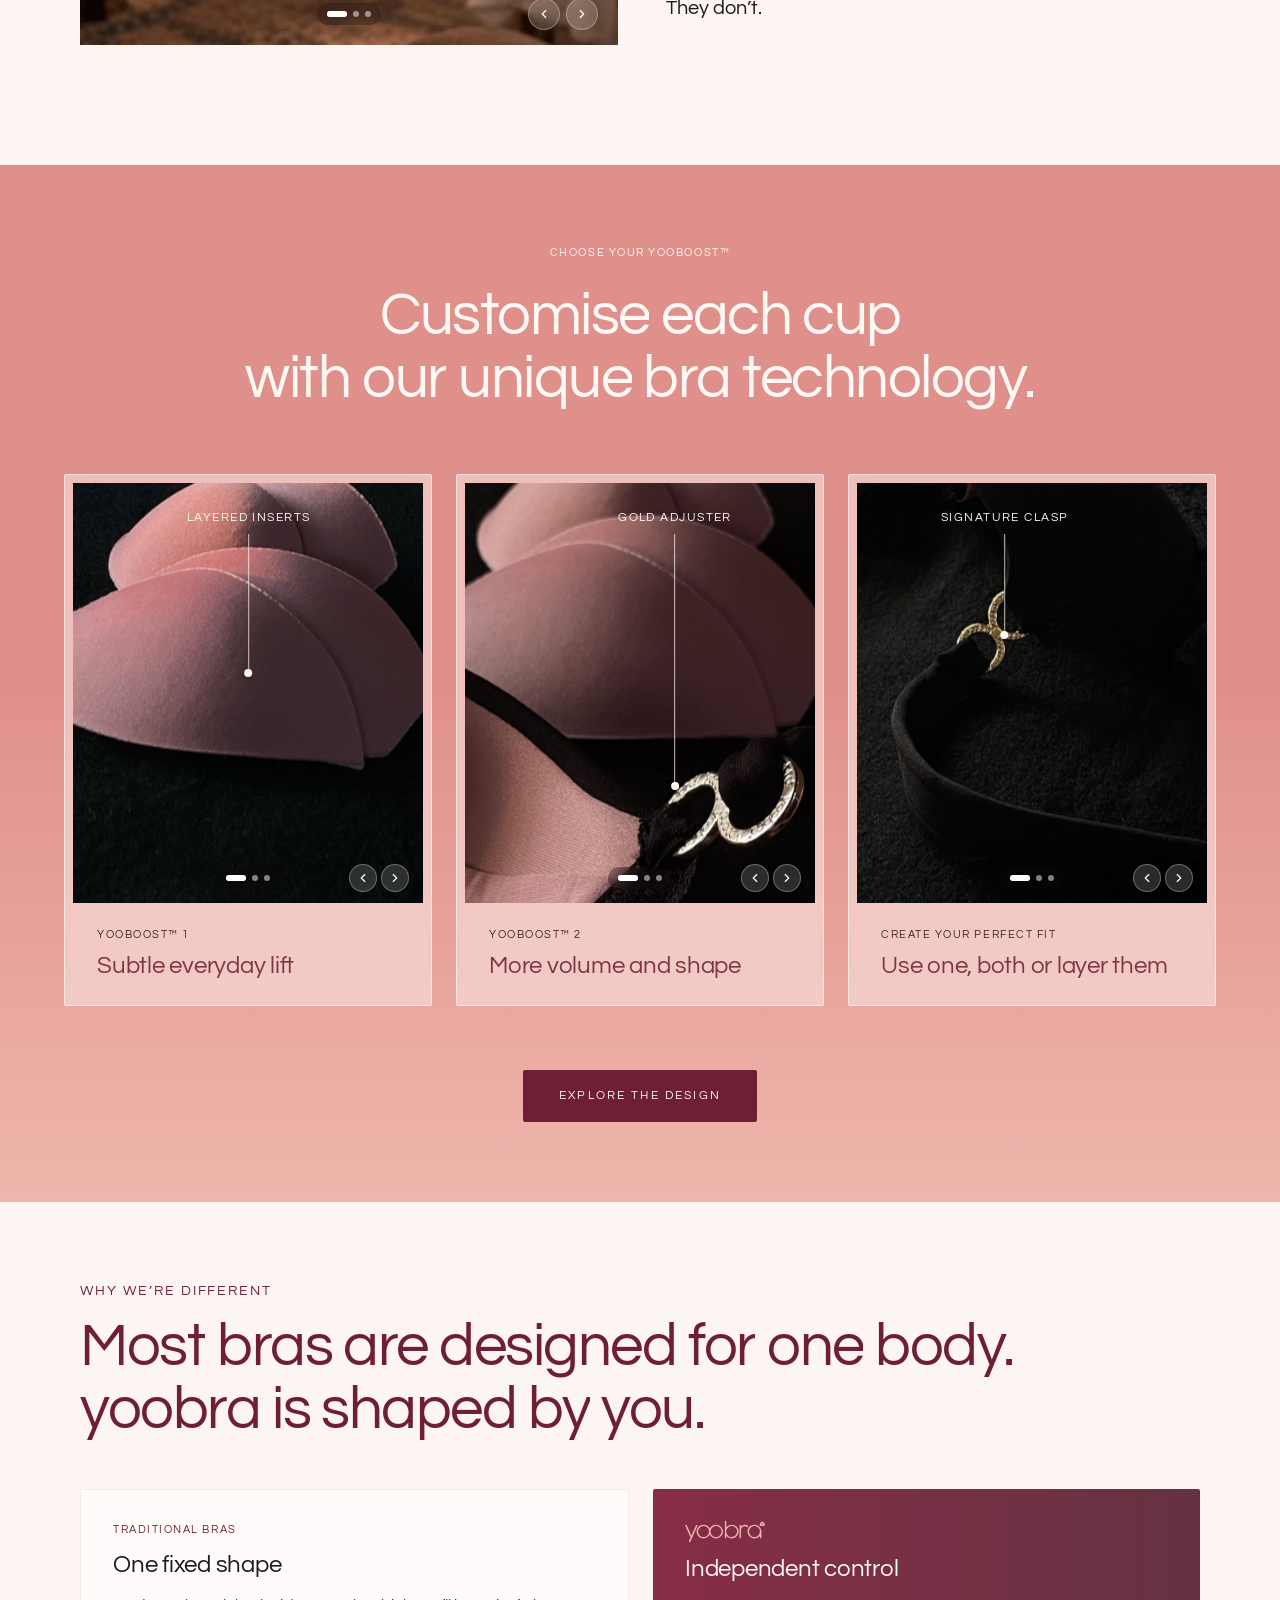
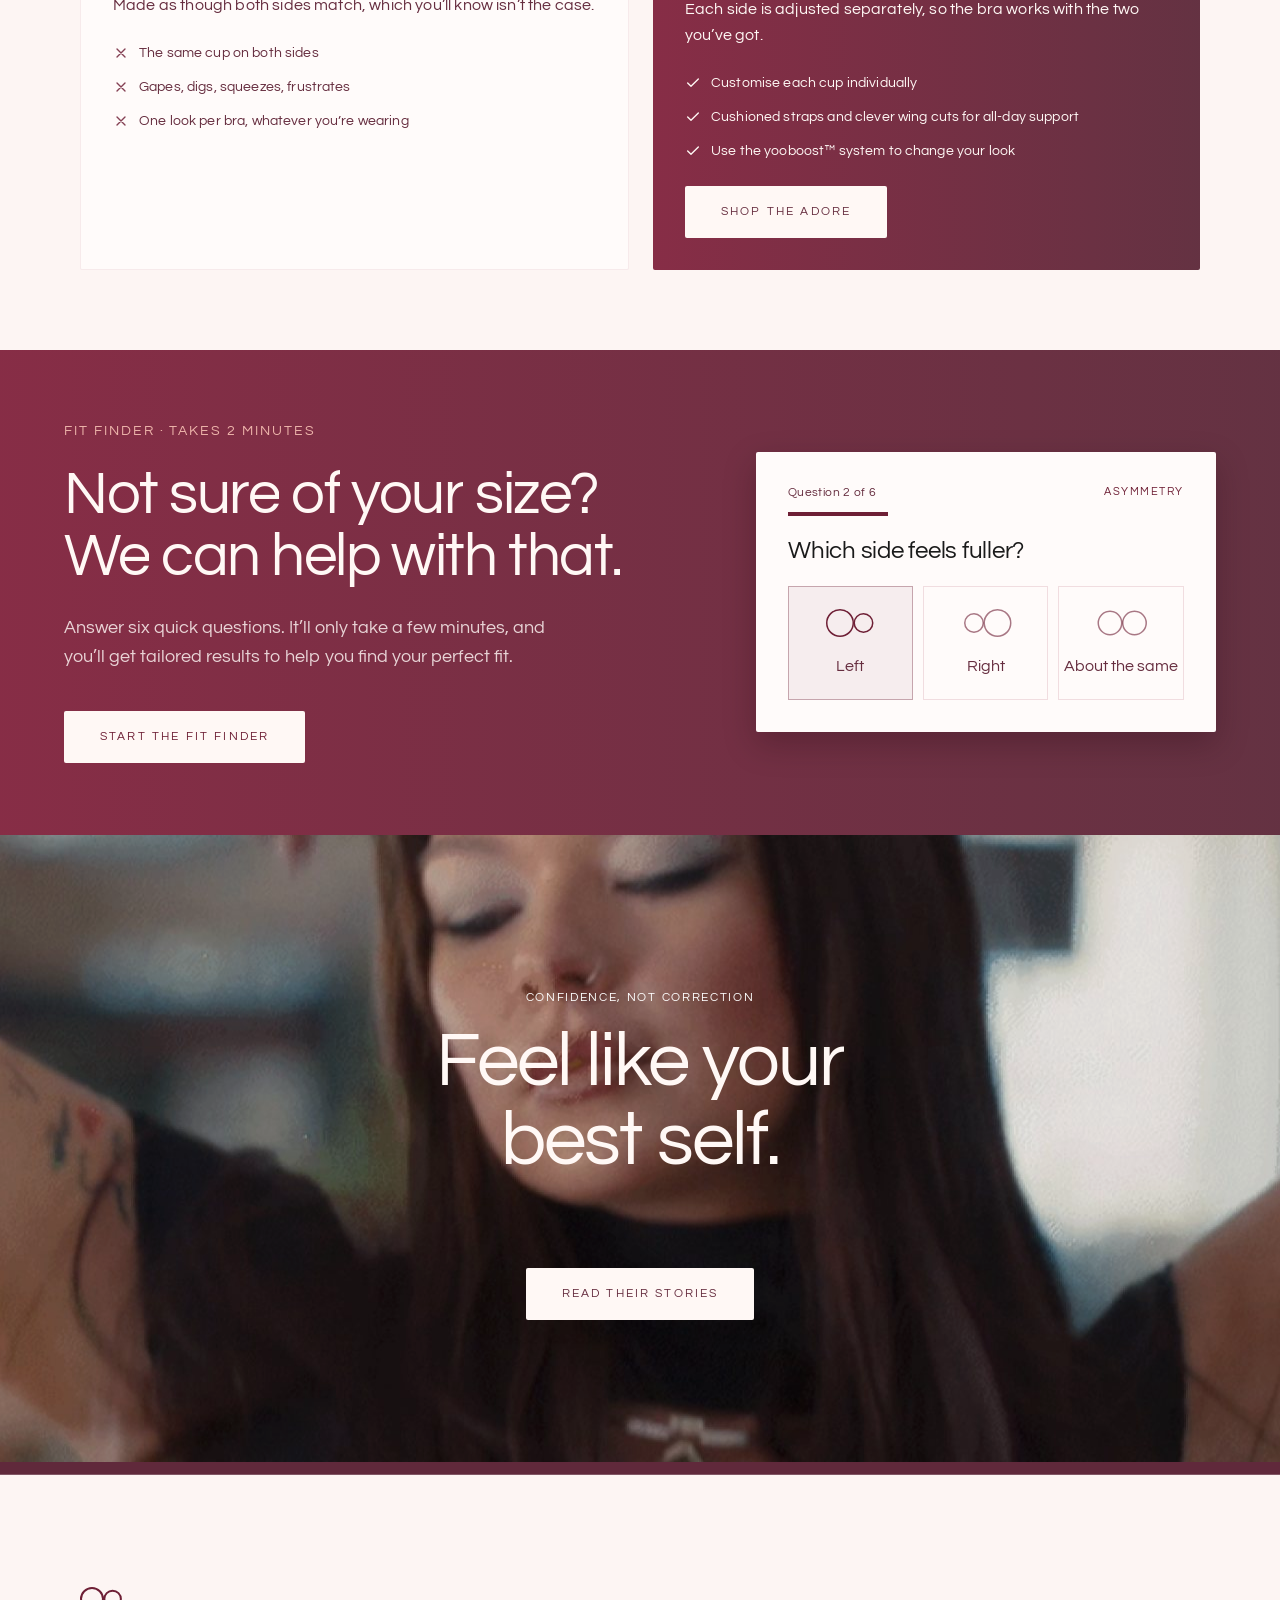
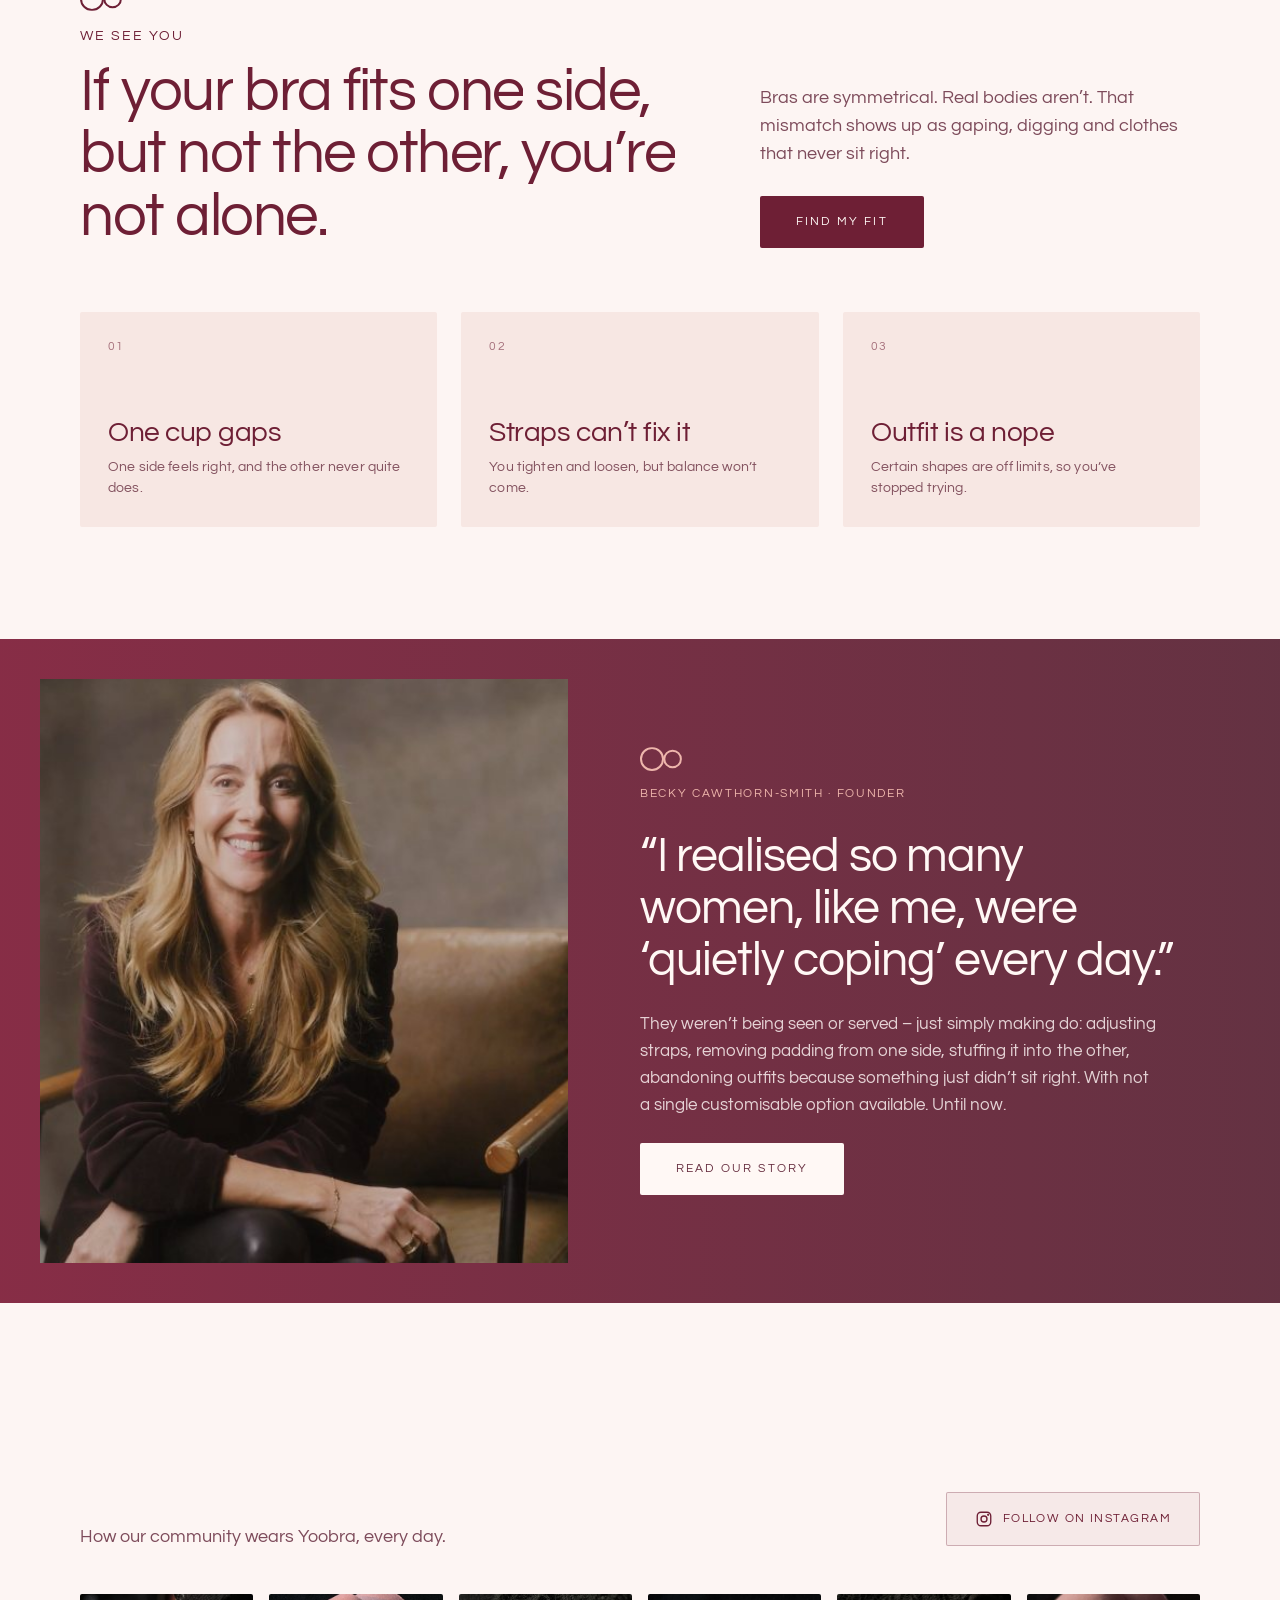
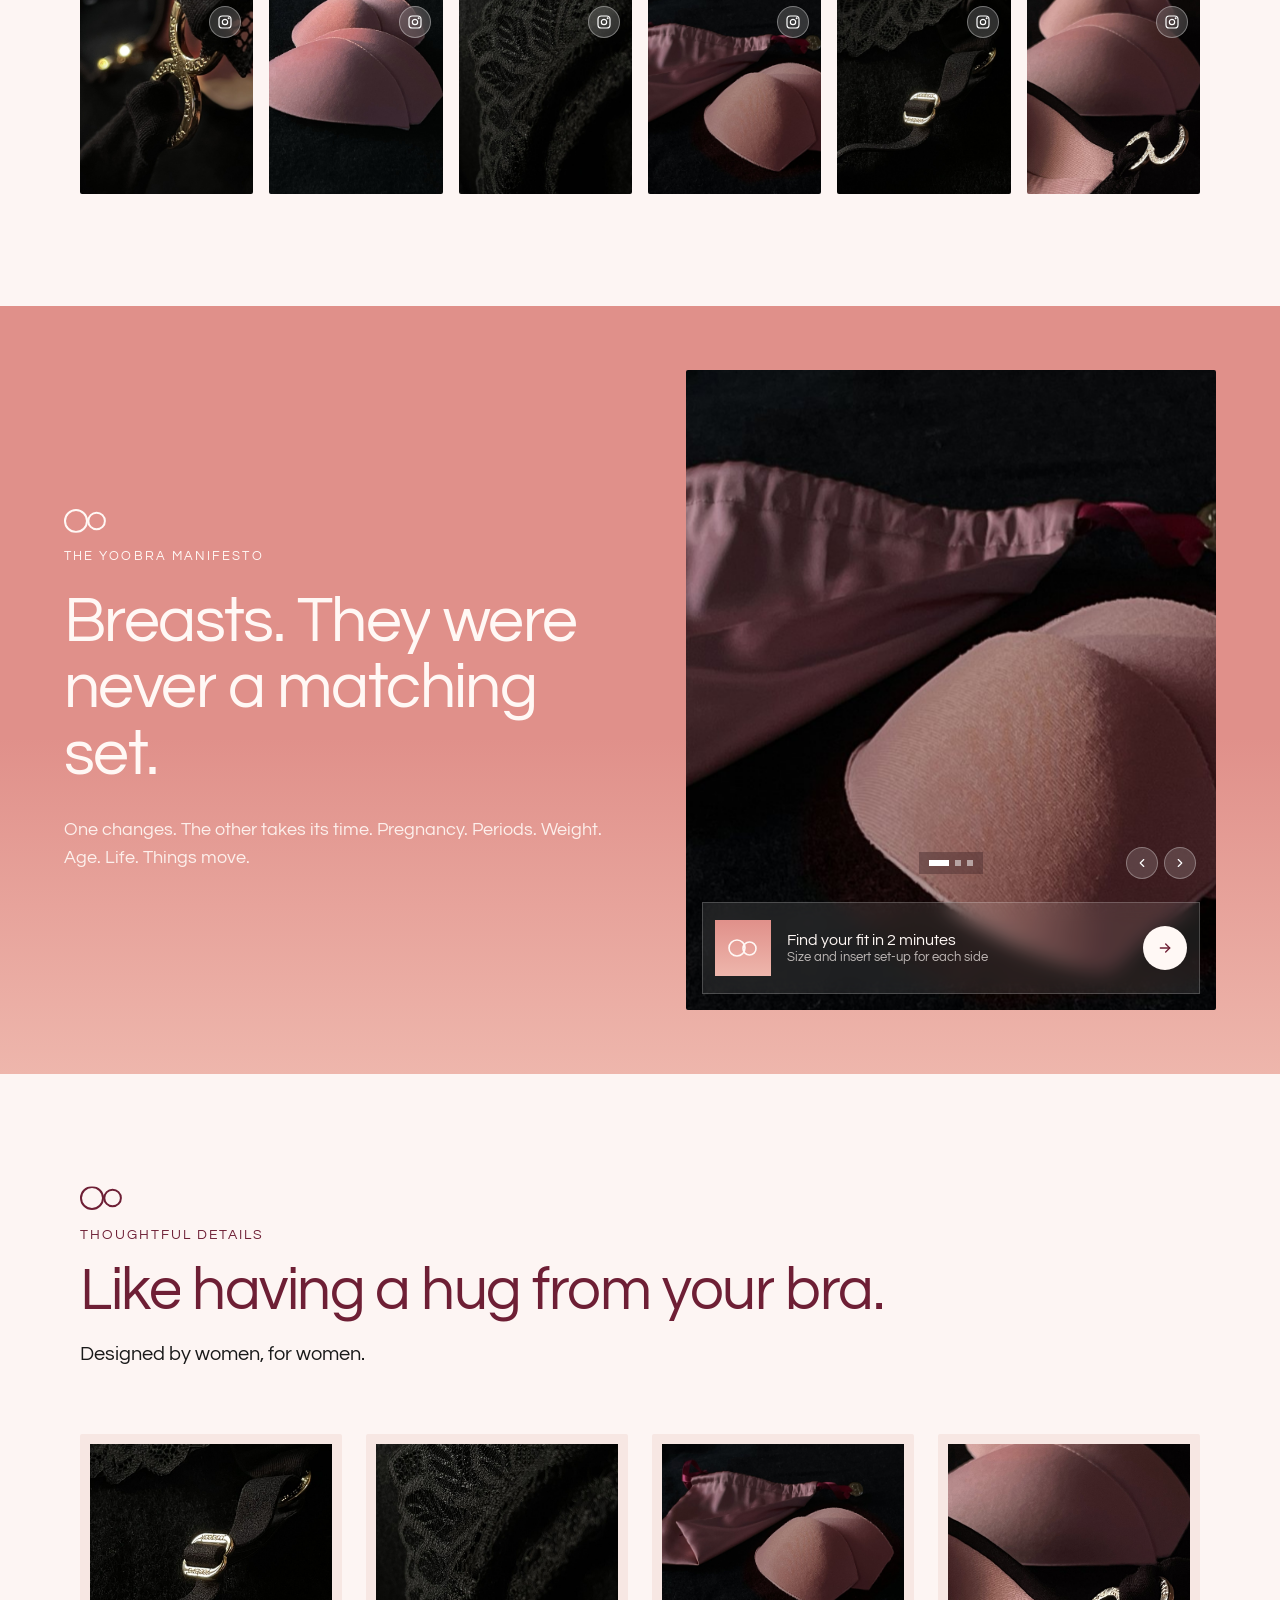
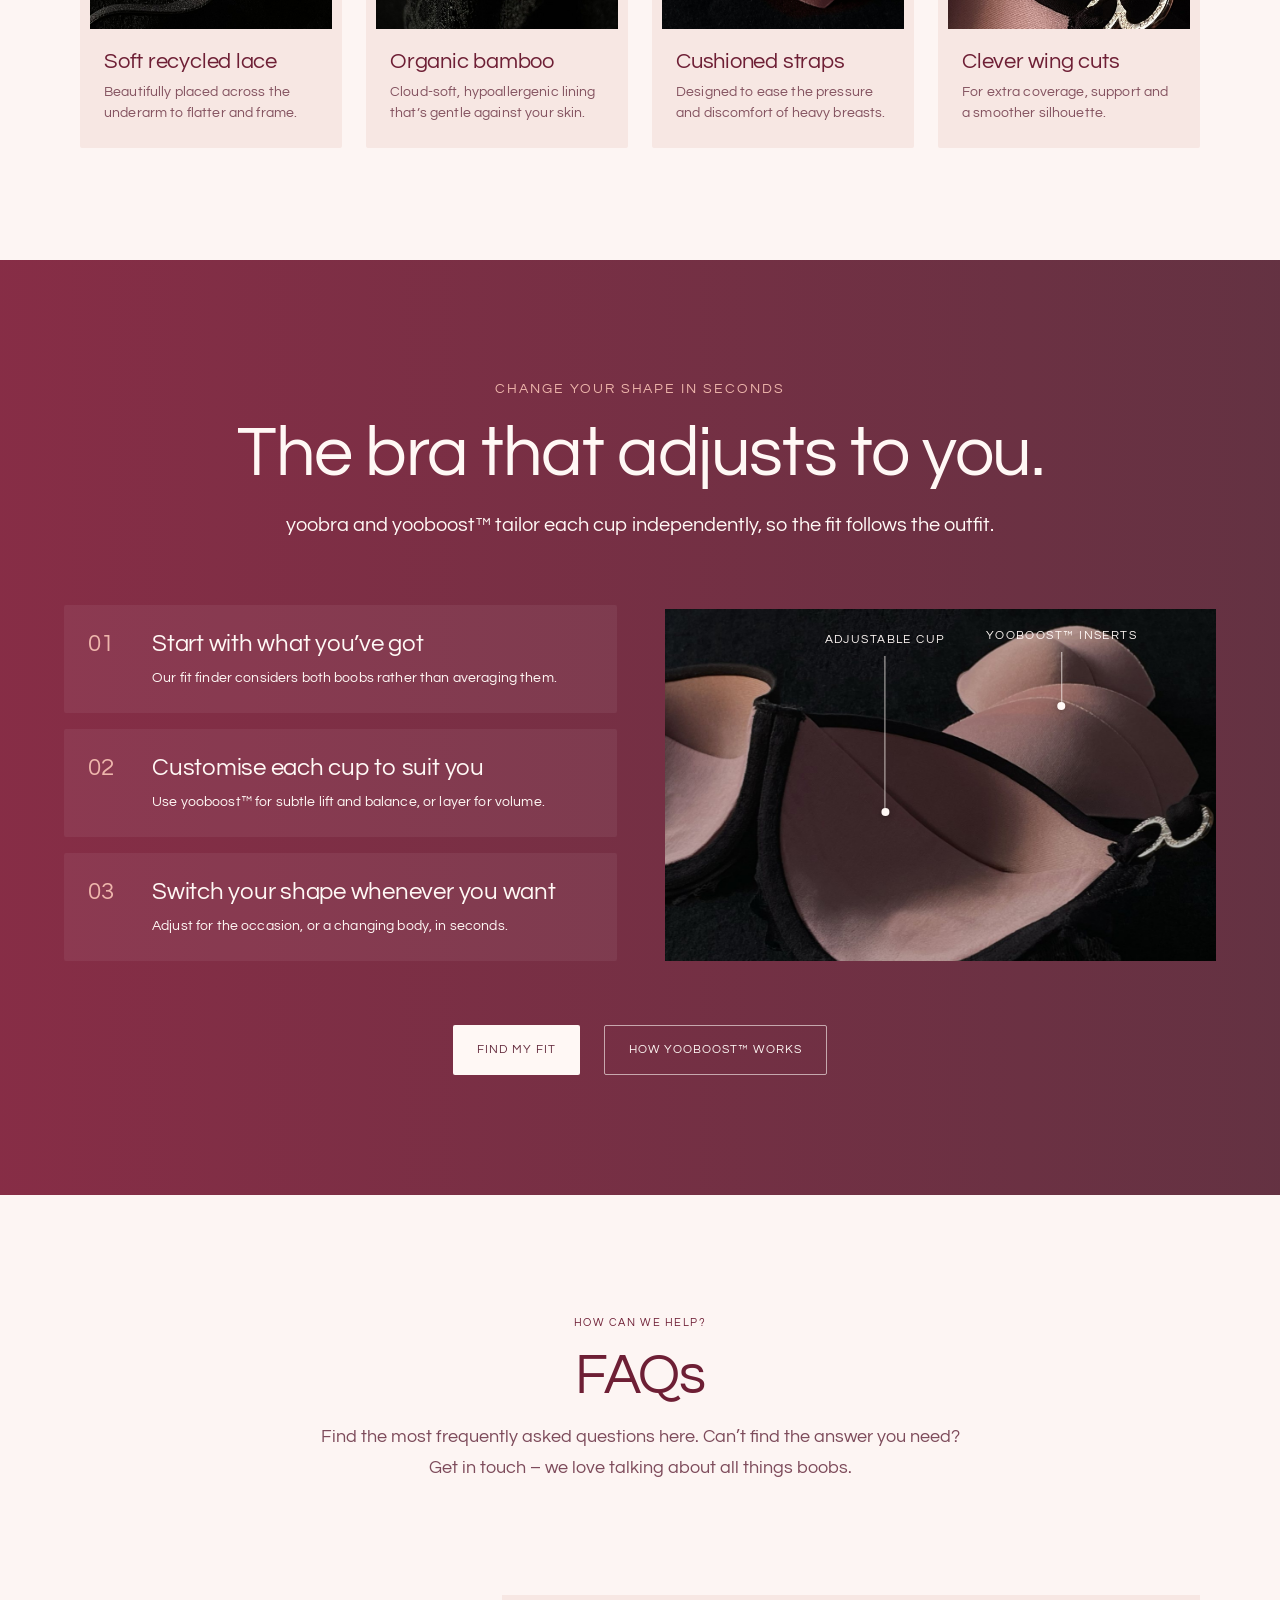
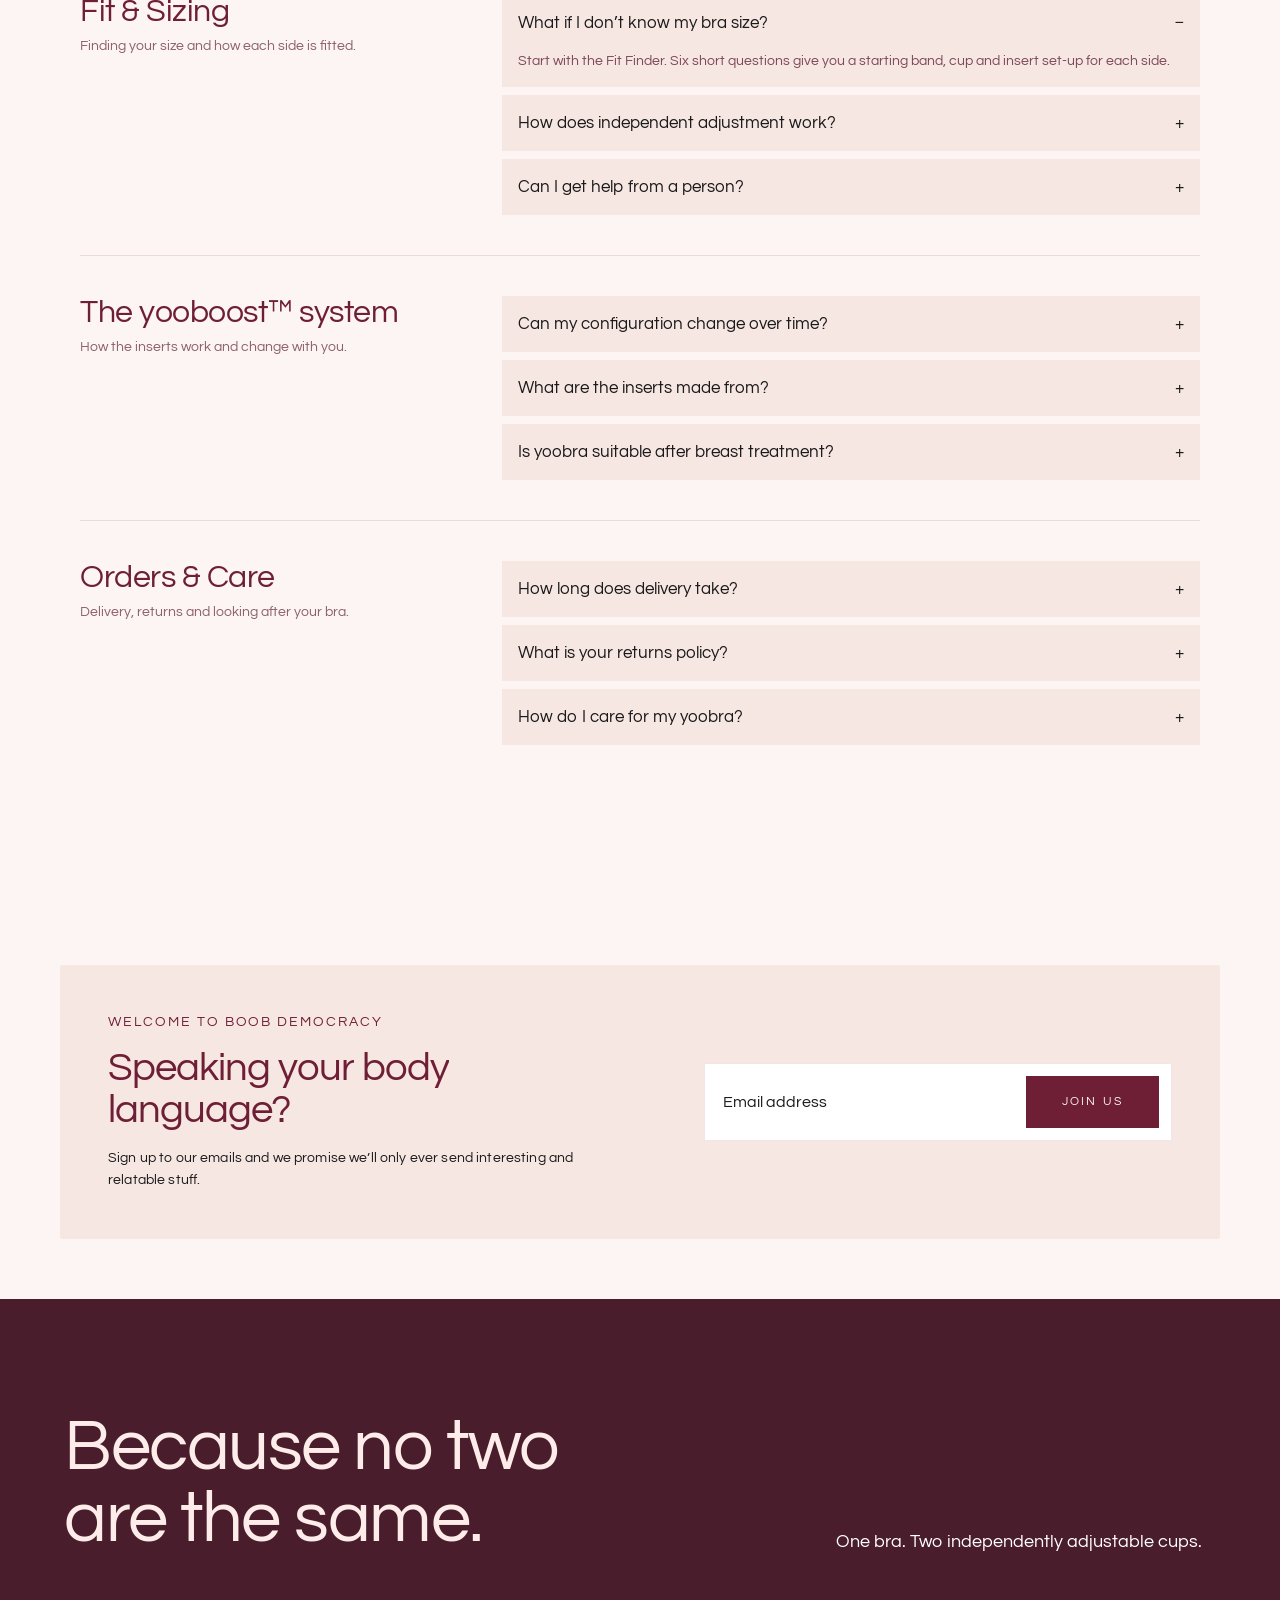
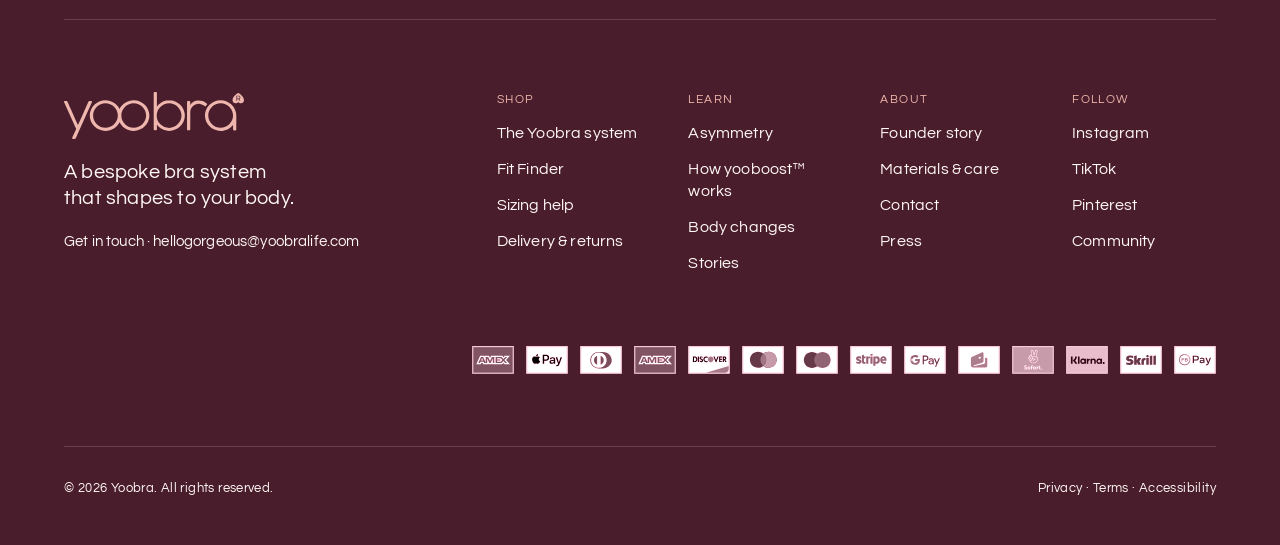
==== commit 6ed74b80: "Start at top on refresh; replay 94% count-up each time it scrolls into view Co-Authored-By: Claude O" ====
--- a/index.html
+++ b/index.html
@@ -8,7 +8,13 @@
   <link rel="preconnect" href="https://fonts.googleapis.com">
   <link rel="preconnect" href="https://fonts.gstatic.com" crossorigin>
   <link href="https://fonts.googleapis.com/css2?family=Questrial&display=swap" rel="stylesheet">
-  <script>if (!window.matchMedia('(prefers-reduced-motion: reduce)').matches) document.documentElement.classList.add('motion');</script>
+  <script>
+    // Always start at the top on refresh so the intro and reveals play from the beginning
+    if ('scrollRestoration' in history) history.scrollRestoration = 'manual';
+    if (!location.hash) window.scrollTo(0, 0);
+    window.addEventListener('pageshow', function () { if (!location.hash) window.scrollTo(0, 0); });
+    if (!window.matchMedia('(prefers-reduced-motion: reduce)').matches) document.documentElement.classList.add('motion');
+  </script>
   <link rel="stylesheet" href="styles.css">
   <link rel="stylesheet" href="motion.css">
 </head>
--- a/motion.css
+++ b/motion.css
@@ -1,118 +1,122 @@
 /* ==========================================================================
    yoobra · Motion layer
+   Direction: quiet luxury. Long, soft easing; small distances; no bounce,
+   no wobble, no gimmicks. Movement should feel like fabric settling.
+
    Everything here is enabled by the `motion` class on <html>, which is only
    added when the visitor hasn't asked for reduced motion. Without it (or
    without JavaScript) the page renders fully static and fully visible.
    ========================================================================== */
 
 :root {
-  --ease-out: cubic-bezier(0.16, 1, 0.3, 1);
-  --ease-in-out: cubic-bezier(0.65, 0, 0.35, 1);
-}
-
-/* --------------------------------------------------------------------------
-   Scroll progress bar
+  --ease-out: cubic-bezier(0.22, 1, 0.36, 1);      /* long, soft settle */
+  --ease-in-out: cubic-bezier(0.76, 0, 0.24, 1);   /* slow curtain */
+  --ease-silk: cubic-bezier(0.33, 0, 0.13, 1);     /* hovers */
+  --t-reveal: 1.6s;
+  --t-hover: .9s;
+}
+
+/* --------------------------------------------------------------------------
+   Scroll progress hairline
    -------------------------------------------------------------------------- */
 .scroll-progress {
   position: fixed;
   inset: 0 0 auto 0;
-  height: 3px;
+  height: 2px;
   z-index: 100;
   pointer-events: none;
   transform-origin: 0 50%;
   transform: scaleX(0);
-  background: linear-gradient(90deg, var(--peach), var(--coral) 50%, var(--wine));
-}
-
-/* --------------------------------------------------------------------------
-   Nav: hides on scroll down, returns on scroll up
-   -------------------------------------------------------------------------- */
-.motion .nav { transition: transform .5s var(--ease-out); }
+  background: var(--peach);
+  opacity: .9;
+}
+
+/* --------------------------------------------------------------------------
+   Nav: recedes on scroll down, returns on scroll up
+   -------------------------------------------------------------------------- */
+.motion .nav { transition: transform 1s var(--ease-out); }
 .motion .nav.is-hidden { transform: translateY(-110%); }
-.motion .nav__bar { transition: height .4s var(--ease-out), box-shadow .4s ease; }
-.motion .nav.is-scrolled .nav__bar { height: 60px; box-shadow: 0 12px 28px rgba(64, 15, 31, 0.28); }
-.motion .nav__menu a { position: relative; }
+.motion .nav__bar { transition: height .9s var(--ease-out), box-shadow .9s var(--ease-out); }
+.motion .nav.is-scrolled .nav__bar { height: 60px; box-shadow: 0 10px 30px rgba(64, 15, 31, 0.18); }
+.motion .nav__menu a { position: relative; transition: color var(--t-hover) var(--ease-silk); }
 .motion .nav__menu a::after {
   content: "";
   position: absolute;
   left: 0; right: 18px; bottom: 4px;
   height: 1px;
-  background: var(--peach);
+  background: rgba(238, 182, 172, .9);
   transform: scaleX(0);
   transform-origin: right;
-  transition: transform .45s var(--ease-out);
+  transition: transform var(--t-hover) var(--ease-silk);
 }
 .motion .nav__menu a:hover::after { transform: scaleX(1); transform-origin: left; }
-.motion .nav__menu a img { transition: transform .3s var(--ease-out); }
-.motion .nav__menu a:hover img { transform: rotate(180deg); }
-
-/* --------------------------------------------------------------------------
-   Split-text line reveals
-   -------------------------------------------------------------------------- */
-.split-w { display: inline-block; overflow: hidden; vertical-align: top; padding-bottom: .08em; margin-bottom: -.08em; }
+
+/* --------------------------------------------------------------------------
+   Headlines: words rise from behind a mask, unhurried
+   -------------------------------------------------------------------------- */
+.split-w { display: inline-block; overflow: hidden; vertical-align: top; padding-bottom: .1em; margin-bottom: -.1em; }
 .split-i { display: inline-block; will-change: transform; }
 .motion [data-split] .split-i {
-  transform: translateY(110%) rotate(4deg);
-  transform-origin: 0 100%;
-  transition: transform 1.1s var(--ease-out);
-  transition-delay: calc(var(--i, 0) * 45ms + var(--d, 0ms));
-}
-.motion [data-split].is-in .split-i { transform: none; }
-
-/* --------------------------------------------------------------------------
-   Generic reveal
+  transform: translateY(105%);
+  opacity: 0;
+  transition: transform 1.6s var(--ease-out), opacity 1.2s var(--ease-out);
+  transition-delay: calc(var(--i, 0) * 60ms + var(--d, 0ms));
+}
+.motion [data-split].is-in .split-i { transform: none; opacity: 1; }
+
+/* --------------------------------------------------------------------------
+   Generic reveal: a short, soft rise with a fade
    -------------------------------------------------------------------------- */
 .motion [data-reveal] {
   opacity: 0;
-  translate: 0 36px;
-  transition: opacity 1s var(--ease-out), translate 1.1s var(--ease-out), scale 1.1s var(--ease-out);
-  transition-delay: calc(var(--i, 0) * 90ms + var(--d, 0ms));
+  translate: 0 22px;
+  transition: opacity var(--t-reveal) var(--ease-out), translate var(--t-reveal) var(--ease-out), scale var(--t-reveal) var(--ease-out);
+  transition-delay: calc(var(--i, 0) * 120ms + var(--d, 0ms));
 }
 .motion [data-reveal="fade"] { translate: none; }
-.motion [data-reveal="left"] { translate: -48px 0; }
-.motion [data-reveal="right"] { translate: 48px 0; }
-.motion [data-reveal="scale"] { translate: none; scale: .94; }
+.motion [data-reveal="left"] { translate: -24px 0; }
+.motion [data-reveal="right"] { translate: 24px 0; }
+.motion [data-reveal="scale"] { translate: 0 12px; scale: .98; }
 .motion [data-reveal].is-in { opacity: 1; translate: none; scale: none; }
 
-/* Clip-path image reveals */
+/* Photography unveils like a curtain */
 .motion [data-clip] {
   clip-path: inset(100% 0 0 0);
-  transition: clip-path 1.4s var(--ease-in-out);
+  transition: clip-path 2s var(--ease-in-out);
   transition-delay: var(--d, 0ms);
 }
 .motion [data-clip="left"] { clip-path: inset(0 100% 0 0); }
 .motion [data-clip].is-in { clip-path: inset(0 0 0 0); }
 
-/* Divider grows */
-.motion .proof__divider { transform: scaleY(0); transition: transform 1.2s var(--ease-out) .3s; }
+.motion .proof__divider { transform: scaleY(0); transition: transform 1.8s var(--ease-out) .4s; }
 .motion .proof.is-in .proof__divider { transform: scaleY(1); }
 
 /* --------------------------------------------------------------------------
-   Hero intro + scroll
+   Hero: slow fade up from plum, image settles
    -------------------------------------------------------------------------- */
 .motion .hero__media {
-  transform: scale(1.18);
-  filter: saturate(.6) brightness(.7);
-  transition: transform 2.4s var(--ease-out), filter 2.4s var(--ease-out);
+  transform: scale(1.1);
+  filter: brightness(.6) saturate(.7);
+  transition: transform 3.6s var(--ease-out), filter 3s var(--ease-out);
   will-change: transform;
 }
-.motion .hero.is-in .hero__media { transform: scale(1.04) translate3d(0, var(--py, 0px), 0); filter: none; }
-.motion .hero.is-ready .hero__media { transition: filter 2.4s var(--ease-out); }
+.motion .hero.is-in .hero__media { transform: scale(1.03) translate3d(0, var(--py, 0px), 0); filter: none; }
+.motion .hero.is-ready .hero__media { transition: filter 3s var(--ease-out); }
 .motion .hero__statement { will-change: transform, opacity; }
 
-.motion .hero__controls,
-.motion .fit-invite,
-.motion .hero__actions > * {
-  opacity: 0;
-  translate: 0 24px;
-  transition: opacity .9s var(--ease-out), translate 1s var(--ease-out), transform .5s var(--ease-out);
-}
-.motion .hero.is-in .hero__actions > * { opacity: 1; translate: none; transition-delay: calc(700ms + var(--i, 0) * 120ms); }
-.motion .hero.is-in .hero__controls { opacity: 1; transform: none; transition-delay: 1.1s; }
-.motion .hero.is-in .fit-invite { opacity: 1; transform: none; transition-delay: 1.3s; }
-.motion .fit-invite__steps i { transition: width .5s var(--ease-out), background-color .5s; }
-
-/* Grid shimmer: the 9 tiles flash in sequence on load */
+.motion .hero .hero__controls,
+.motion .hero .fit-invite,
+.motion .hero .hero__actions > .btn {
+  opacity: 0;
+  translate: 0 14px;
+  transition: opacity 1.4s var(--ease-out), translate 1.6s var(--ease-out), background-color var(--t-hover) var(--ease-silk), color var(--t-hover) var(--ease-silk), box-shadow var(--t-hover) var(--ease-silk);
+}
+.motion .hero.is-in .hero__actions > .btn { opacity: 1; translate: none; transition-delay: calc(1.3s + var(--i, 0) * 150ms); }
+.motion .hero.is-in .hero__controls { opacity: 1; translate: none; transition-delay: 1.9s; }
+.motion .hero.is-in .fit-invite { opacity: 1; translate: none; transition-delay: 2.1s; }
+.motion .fit-invite__steps i { transition: width 1.2s var(--ease-out), background-color 1.2s var(--ease-out); }
+
+/* Plum veil that lifts off the 9-grid, one tile at a time, softly */
 .hero__tiles {
   position: absolute;
   inset: 0;
@@ -124,241 +128,329 @@
 .hero__tiles i { background: var(--plum-900); opacity: 1; }
 .motion .hero.is-in .hero__tiles i {
   opacity: 0;
-  transition: opacity 1.1s var(--ease-out);
-  transition-delay: calc(var(--i) * 90ms + 100ms);
+  transition: opacity 2.2s var(--ease-out);
+  transition-delay: calc(var(--i) * 110ms + 150ms);
 }
 html:not(.motion) .hero__tiles { display: none; }
 
-/* Scroll cue */
+/* Scroll cue: a slow hairline */
 .scroll-cue {
   position: absolute;
   left: 50%;
   bottom: 22px;
   width: 1px;
-  height: 46px;
-  background: rgba(255, 248, 245, 0.25);
+  height: 52px;
+  background: rgba(255, 248, 245, 0.2);
   overflow: hidden;
   transform: translateX(-50%);
-}
+  opacity: 0;
+  transition: opacity 1.6s var(--ease-out) 2.6s;
+}
+.motion .hero.is-in .scroll-cue { opacity: 1; }
 .scroll-cue::after {
   content: "";
   position: absolute;
   inset: 0;
   background: var(--cream);
-  animation: cue 2.2s var(--ease-in-out) infinite;
+  animation: cue 3.2s var(--ease-in-out) infinite;
 }
 @keyframes cue {
   0% { transform: translateY(-100%); }
-  60%, 100% { transform: translateY(100%); }
+  55%, 100% { transform: translateY(100%); }
 }
 html:not(.motion) .scroll-cue { display: none; }
 
 /* --------------------------------------------------------------------------
-   Marquee band
-   -------------------------------------------------------------------------- */
-.marquee {
-  position: relative;
-  overflow: hidden;
-  background: var(--plum-900);
-  color: var(--cream);
-  padding: 22px 0;
-  border-block: 1px solid rgba(255, 248, 245, 0.08);
-}
-.marquee__track { display: flex; width: max-content; will-change: transform; }
-.marquee__group { display: flex; align-items: center; flex: none; }
-.marquee__item {
-  display: flex;
-  align-items: center;
-  gap: 40px;
-  padding-right: 40px;
-  font-size: 34px;
-  line-height: 1;
-  letter-spacing: -0.5px;
-  white-space: nowrap;
-}
-.marquee__item:nth-child(even) { color: var(--peach); font-style: normal; }
-.marquee__item img { width: 42px; height: 24px; opacity: .8; }
-@media (max-width: 900px) {
-  .marquee { padding: 16px 0; }
-  .marquee__item { font-size: 22px; gap: 24px; padding-right: 24px; }
-  .marquee__item img { width: 32px; height: 18px; }
-}
-
-/* --------------------------------------------------------------------------
-   Annotations draw in
-   -------------------------------------------------------------------------- */
-.motion .anno__label { opacity: 0; transform: translateY(-8px); transition: opacity .6s ease, transform .8s var(--ease-out); transition-delay: var(--d, 0ms); }
-.motion .anno__leader { transform: scaleY(0); transform-origin: top; transition: transform 1s var(--ease-in-out); transition-delay: calc(var(--d, 0ms) + 200ms); }
-.motion .anno__dot { opacity: 0; transform: scale(0); transition: opacity .3s, transform .6s cubic-bezier(.34, 1.8, .64, 1); transition-delay: calc(var(--d, 0ms) + 1050ms); }
-.motion .is-in .anno__label { opacity: 1; transform: none; }
+   Annotations: label fades, line draws, dot appears — no bounce
+   -------------------------------------------------------------------------- */
+.motion .anno__label { opacity: 0; transition: opacity 1.4s var(--ease-out); transition-delay: var(--d, 0ms); }
+.motion .anno__leader { transform: scaleY(0); transform-origin: top; transition: transform 1.6s var(--ease-in-out); transition-delay: calc(var(--d, 0ms) + 300ms); }
+.motion .anno__dot { opacity: 0; transition: opacity 1.2s var(--ease-out); transition-delay: calc(var(--d, 0ms) + 1500ms); }
+.motion .is-in .anno__label,
+.motion .is-in .anno__dot { opacity: 1; }
 .motion .is-in .anno__leader { transform: none; }
-.motion .is-in .anno__dot { opacity: 1; transform: none; }
-.motion .is-in .anno__dot { animation: dot-pulse 2.6s ease-in-out 2s infinite; }
-@keyframes dot-pulse {
-  0%, 100% { filter: drop-shadow(0 0 0 rgba(255, 248, 245, 0)); }
-  50% { filter: drop-shadow(0 0 6px rgba(255, 248, 245, .95)); }
-}
-
-/* --------------------------------------------------------------------------
-   Parallax media
-   -------------------------------------------------------------------------- */
-.motion [data-parallax] { will-change: transform; transform: translate3d(0, var(--py, 0px), 0) scale(var(--ps, 1.12)); }
-
-/* Theatre: image expands from a framed window to full bleed as you scroll */
+
+/* --------------------------------------------------------------------------
+   Parallax media (amplitude kept small in JS)
+   -------------------------------------------------------------------------- */
+.motion [data-parallax] { will-change: transform; transform: translate3d(0, var(--py, 0px), 0) scale(var(--ps, 1.08)); }
+
+/* Theatre: a framed window that slowly opens to full bleed */
 .motion .theatre { clip-path: inset(var(--inset-y, 0px) var(--inset-x, 0px) round var(--inset-r, 0px)); }
-.motion .theatre__media { transform: scale(var(--ts, 1)); will-change: transform; }
-
-/* --------------------------------------------------------------------------
-   Hover & micro-interactions
-   -------------------------------------------------------------------------- */
-.btn { position: relative; overflow: hidden; isolation: isolate; }
-.motion .btn::before {
-  content: "";
-  position: absolute;
-  inset: 0;
-  z-index: -1;
-  background: linear-gradient(110deg, transparent 30%, rgba(255, 255, 255, .45) 50%, transparent 70%);
-  transform: translateX(-120%);
-  transition: transform .9s var(--ease-out);
-}
-.motion .btn:hover::before { transform: translateX(120%); }
-.motion .btn img { transition: transform .4s var(--ease-out); }
-.motion .btn:hover img { transform: translateX(4px); }
-.motion [data-magnetic] { transition: transform .5s var(--ease-out), background-color .2s, color .2s, box-shadow .2s; }
-
-/* Media zoom on hover */
-.motion .look-card__media .media-card__img,
+.motion .theatre__media { will-change: transform; }
+
+/* --------------------------------------------------------------------------
+   Hover: quiet and tactile
+   -------------------------------------------------------------------------- */
+.motion .btn {
+  transition: background-color var(--t-hover) var(--ease-silk), color var(--t-hover) var(--ease-silk), border-color var(--t-hover) var(--ease-silk), box-shadow var(--t-hover) var(--ease-silk);
+}
+.motion .btn:hover { transform: none; }
+.motion .btn--cream:hover { background: #fff; box-shadow: 0 10px 30px rgba(26, 5, 13, 0.14); }
+.motion .btn--wine:hover { background: var(--plum-900); }
+.motion .btn--glass:hover { background: rgba(255, 255, 255, 0.2); border-color: rgba(255, 255, 255, .6); }
+.motion .btn img { transition: transform var(--t-hover) var(--ease-silk); }
+.motion .btn:hover img { transform: translateX(3px); }
+
+/* Photography breathes on hover */
+.motion .look-card__media .slides,
 .motion .care-card > img,
-.motion .system__media .media-card__img {
-  transition: transform 1.2s var(--ease-out);
-}
-.motion .look-card:hover .media-card__img,
+.motion .system__media .media-card__img,
+.motion .insta-post > img {
+  transition: transform 2.2s var(--ease-silk);
+}
+.motion .look-card:hover .slides { transform: translate3d(0, var(--py, 0px), 0) scale(1.11); }
 .motion .care-card:hover > img,
-.motion .system__media:hover .media-card__img { transform: scale(1.06); }
+.motion .system__media:hover .media-card__img { transform: scale(1.035); }
+.motion .insta-post:hover > img { transform: scale(1.04); }
 .care-card { overflow: hidden; }
 
-/* 3D tilt cards */
-.motion [data-tilt] {
-  transform: perspective(900px) rotateX(var(--rx, 0deg)) rotateY(var(--ry, 0deg)) translateY(var(--lift, 0px));
-  transition: transform .6s var(--ease-out), box-shadow .6s var(--ease-out);
-}
-.motion [data-tilt]:hover { --lift: -6px; box-shadow: 0 24px 48px rgba(74, 29, 44, 0.22); }
-.motion [data-tilt].is-tilting { transition: transform .12s linear, box-shadow .6s var(--ease-out); }
-
-/* Cards lift */
+/* Cards: a whisper of lift */
+.motion .look-card,
+.motion .care-card,
 .motion .recog-card,
 .motion .compare-card,
-.motion .step {
-  transition: transform .6s var(--ease-out), box-shadow .6s var(--ease-out), background-color .4s;
-}
+.motion .quiz {
+  transition: transform 1.2s var(--ease-silk), box-shadow 1.2s var(--ease-silk), background-color 1.2s var(--ease-silk);
+}
+.motion .look-card:hover,
+.motion .care-card:hover,
 .motion .recog-card:hover,
-.motion .compare-card:hover { transform: translateY(-6px); box-shadow: 0 20px 40px rgba(74, 29, 44, 0.14); }
-.motion .step:hover { background: rgba(255, 248, 245, 0.12); transform: translateX(8px); }
-.motion .recog-card__num { transition: letter-spacing .6s var(--ease-out), color .4s; }
-.motion .recog-card:hover .recog-card__num { letter-spacing: 4px; color: var(--wine); }
-
-/* Instagram tiles */
+.motion .compare-card:hover { transform: translateY(-3px); box-shadow: 0 22px 50px rgba(74, 29, 44, 0.10); }
+.motion .step { transition: background-color 1s var(--ease-silk); }
+.motion .step:hover { background: rgba(255, 248, 245, 0.1); }
+
+/* Instagram tiles: a soft plum veil */
 .motion .insta-post::after {
   content: "";
   position: absolute;
   inset: 0;
-  background: linear-gradient(180deg, transparent 40%, rgba(74, 29, 44, .55));
-  opacity: 0;
-  transition: opacity .5s ease;
+  background: linear-gradient(180deg, transparent 50%, rgba(74, 29, 44, .4));
+  opacity: 0;
+  transition: opacity 1.2s var(--ease-silk);
 }
 .motion .insta-post:hover::after { opacity: 1; }
-.motion .insta-post__badge { z-index: 1; transition: transform .5s var(--ease-out); }
-.motion .insta-post:hover .insta-post__badge { transform: rotate(-12deg) scale(1.12); }
+.motion .insta-post__badge { z-index: 1; }
 
 /* Quiz */
-.motion .quiz__bar span { transform: scaleX(0); transform-origin: left; transition: transform 1.4s var(--ease-out) .5s; }
+.motion .quiz__bar span { transform: scaleX(0); transform-origin: left; transition: transform 2s var(--ease-out) .8s; }
 .motion .quiz.is-in .quiz__bar span { transform: none; }
-.motion .quiz__choice { transition: transform .4s var(--ease-out), background-color .2s, border-color .2s; }
-.motion .quiz__choice:hover { transform: translateY(-4px); }
-.motion .quiz__choice img { transition: transform .6s cubic-bezier(.34, 1.6, .64, 1); }
-.motion .quiz__choice:hover img { transform: scale(1.15); }
-.motion .quiz { transition: transform .8s var(--ease-out), box-shadow .8s; }
-.motion .quiz:hover { box-shadow: 0 24px 56px rgba(26, 5, 13, 0.35); }
+.motion .quiz__choice { transition: background-color .8s var(--ease-silk), border-color .8s var(--ease-silk); }
+.motion .quiz:hover { box-shadow: 0 18px 44px rgba(26, 5, 13, 0.3); }
 
 /* Fit bars */
-.motion .fit-bar__arrow, .motion .fit-invite__arrow { transition: transform .5s var(--ease-out); }
-.motion .fit-bar:hover .fit-bar__arrow, .motion .fit-invite:hover .fit-invite__arrow { transform: translateX(4px) rotate(-45deg); }
-.motion .fit-bar__icon img, .motion .fit-invite__icon img { animation: rings 4s var(--ease-in-out) infinite; }
-@keyframes rings {
-  0%, 70%, 100% { transform: none; }
-  80% { transform: translateX(-2px) rotate(-6deg); }
-  90% { transform: translateX(2px) rotate(6deg); }
-}
-
-/* Motif rings draw on */
-.motion .motif { clip-path: inset(0 100% 0 0); transition: clip-path 1.2s var(--ease-in-out); }
+.motion .fit-bar__arrow, .motion .fit-invite__arrow { transition: transform var(--t-hover) var(--ease-silk); }
+.motion .fit-bar:hover .fit-bar__arrow, .motion .fit-invite:hover .fit-invite__arrow { transform: translateX(3px); }
+.motion .fit-bar { transition: background-color var(--t-hover) var(--ease-silk); }
+.motion .fit-invite { transition: opacity 1.4s var(--ease-out), translate 1.6s var(--ease-out), box-shadow var(--t-hover) var(--ease-silk); }
+.motion .fit-invite:hover { transform: none; box-shadow: 0 14px 36px rgba(31, 8, 18, 0.26); }
+
+/* Ring motif draws on like a pen line */
+.motion .motif { clip-path: inset(0 100% 0 0); transition: clip-path 2s var(--ease-in-out); }
 .motion .is-in .motif, .motion .motif.is-in { clip-path: inset(0 0 0 0); }
 
-/* FAQ accordion smooth open */
-.acc { transition: background-color .3s; }
-.acc:hover { background: #f3dfda; }
-.motion .acc summary::after { transition: transform .4s var(--ease-out); }
+/* FAQ */
+.acc { transition: background-color .8s var(--ease-silk); }
+.acc:hover { background: #f3e1dc; }
+.motion .acc summary::after { transition: transform .9s var(--ease-silk); }
 .motion .acc[open] summary::after { transform: rotate(180deg); }
-.motion .acc .acc__body { overflow: hidden; transition: height .5s var(--ease-out), opacity .4s; }
-
-/* WhatsApp */
-.motion .whatsapp { animation: wa-in 1s var(--ease-out) 2s both; }
-.motion .whatsapp::before {
-  content: "";
-  position: absolute;
-  inset: -2px;
-  border-radius: 50%;
-  border: 2px solid #25d366;
-  animation: wa-ring 2.8s ease-out 3s infinite;
-}
-@keyframes wa-in { from { opacity: 0; transform: scale(.4) translateY(30px); } to { opacity: 1; transform: none; } }
-@keyframes wa-ring { from { transform: scale(1); opacity: .8; } to { transform: scale(1.7); opacity: 0; } }
-
-/* Footer: giant line on hover */
-.motion .footer__col a { position: relative; display: inline-block; width: fit-content; transition: transform .4s var(--ease-out), color .3s; }
-.motion .footer__col a:hover { transform: translateX(6px); color: var(--peach); text-decoration: none; }
-
-/* --------------------------------------------------------------------------
-   Reduced motion: hard stop
-   -------------------------------------------------------------------------- */
-@media (prefers-reduced-motion: reduce) {
-  .marquee__track { transform: none !important; }
-  .scroll-progress, .scroll-cue { display: none; }
-}
-
-/* --------------------------------------------------------------------------
-   Image carousels
+.motion .acc .acc__body { overflow: hidden; transition: height .9s var(--ease-out), opacity .9s var(--ease-out); }
+
+/* WhatsApp: simply fades in after the hero has settled */
+.motion .whatsapp { animation: wa-in 1.6s var(--ease-out) 3s both; }
+@keyframes wa-in { from { opacity: 0; translate: 0 10px; } to { opacity: 1; translate: none; } }
+.motion .whatsapp:hover { transform: none; }
+
+/* Footer links */
+.motion .footer__col a { width: fit-content; transition: color var(--t-hover) var(--ease-silk); }
+.motion .footer__col a:hover { color: var(--peach); text-decoration: none; }
+
+/* --------------------------------------------------------------------------
+   Image carousels: slow cross-dissolve with a gentle settle
    -------------------------------------------------------------------------- */
 .slides { position: absolute; inset: 0; overflow: hidden; }
 .slides .slide {
   opacity: 0;
-  scale: 1.08;
-  transition: opacity 1s var(--ease-out), scale 2.4s var(--ease-out);
+  scale: 1.04;
+  transition: opacity 1.8s var(--ease-in-out), scale 7s var(--ease-out);
 }
 .slides .slide.is-active { opacity: 1; scale: 1; z-index: 1; }
 .manifesto__band > .slides { z-index: 0; }
 .manifesto__band > :not(.slides) { z-index: 2; }
 .media-card > :not(.slides) { z-index: 2; }
-[data-slider] .anno { transition: opacity .5s ease; }
-[data-slider]:not([data-slide="0"]) .anno { opacity: 0; }
+[data-slider] .anno { transition: opacity 1.2s var(--ease-out); }
+[data-slider]:not([data-slide="0"]) .anno { opacity: 0 !important; }
 .pager button {
+  position: relative;
+  overflow: hidden;
   width: 6px; height: 6px; padding: 0;
   border-radius: 3px;
-  background: rgba(255, 255, 255, 0.55);
-  transition: width .5s var(--ease-out), background-color .3s;
-}
-.pager button.is-active { width: 20px; border-radius: 999px; background: #fff; }
+  background: rgba(255, 255, 255, 0.5);
+  cursor: pointer;
+  transition: width 1.2s var(--ease-silk), background-color 1.2s var(--ease-silk);
+}
+.pager button.is-active { width: 20px; border-radius: 999px; background: rgba(255, 255, 255, .45); }
 .pager--square button, .pager--square button.is-active { border-radius: 0; }
-.pager { cursor: default; }
-.pager button { cursor: pointer; }
-/* Slide progress line on the active dot */
-.pager button { position: relative; overflow: hidden; }
+/* The active dot fills like a slow timer */
 .pager button.is-active::after {
   content: "";
   position: absolute; inset: 0;
-  background: var(--peach);
+  background: #fff;
   transform-origin: left;
-  animation: slide-timer var(--dur, 5s) linear forwards;
+  animation: slide-timer var(--dur, 6s) linear forwards;
 }
 [data-slider].is-paused .pager button.is-active::after { animation-play-state: paused; }
 @keyframes slide-timer { from { transform: scaleX(0); } to { transform: scaleX(1); } }
+.motion .arrow-btn { transition: background-color var(--t-hover) var(--ease-silk), border-color var(--t-hover) var(--ease-silk); }
+.motion .arrow-btn:hover { background: rgba(255, 255, 255, .26); border-color: rgba(255, 255, 255, .55); }
+
+/* --------------------------------------------------------------------------
+   Reduced motion: hard stop
+   -------------------------------------------------------------------------- */
+@media (prefers-reduced-motion: reduce) {
+  .scroll-progress, .scroll-cue { display: none; }
+  .slides .slide { transition: none; scale: none; }
+}
+
+/* ==========================================================================
+   Hover · more presence (still slow and soft)
+   ========================================================================== */
+
+/* Buttons: colour fills up from the base like ink */
+.motion .btn { position: relative; overflow: hidden; isolation: isolate; }
+.motion .btn::before {
+  content: "";
+  position: absolute;
+  inset: 0;
+  z-index: -1;
+  transform: scaleY(0);
+  transform-origin: 50% 100%;
+  transition: transform .8s var(--ease-silk);
+}
+.motion .btn:hover::before { transform: scaleY(1); }
+.motion .btn { transition: color .8s var(--ease-silk), letter-spacing .8s var(--ease-silk), border-color .8s var(--ease-silk), box-shadow .8s var(--ease-silk), background-color .8s var(--ease-silk); }
+
+.motion .btn--cream::before { background: var(--wine); }
+.motion .btn--cream:hover { color: var(--cream); background: var(--cream); box-shadow: 0 14px 34px rgba(26, 5, 13, 0.22); }
+.motion .btn--cream:hover img { filter: brightness(0) invert(.97); }
+
+.motion .btn--wine::before { background: var(--plum-900); }
+.motion .btn--wine:hover { box-shadow: 0 14px 34px rgba(74, 29, 44, 0.28); }
+
+.motion .btn--glass::before,
+.motion .btn--line::before { background: var(--cream); }
+.motion .btn--glass:hover,
+.motion .btn--line:hover { color: var(--plum-700); border-color: var(--cream); background: transparent; }
+
+.motion .btn--outline::before { background: var(--wine); }
+.motion .btn--outline:hover { color: var(--cream); border-color: var(--wine); }
+.motion .btn--outline img { transition: filter .8s var(--ease-silk), transform .9s var(--ease-silk); }
+.motion .btn--outline:hover img { filter: brightness(0) invert(.97); transform: none; }
+
+.motion .btn:hover img { transform: translateX(5px); }
+
+/* Nav links brighten */
+.motion .nav__menu a:hover { color: #fff; }
+.motion .nav__utilities .icon-btn img,
+.motion .nav__bag img { transition: opacity .6s var(--ease-silk), transform .8s var(--ease-silk); }
+.motion .nav__utilities .icon-btn:hover img,
+.motion .nav__bag:hover img { transform: translateY(-2px); }
+
+/* Cards: clear lift, deeper shadow */
+.motion .look-card:hover,
+.motion .care-card:hover,
+.motion .recog-card:hover,
+.motion .compare-card:hover { transform: translateY(-8px); box-shadow: 0 30px 60px rgba(74, 29, 44, 0.18); }
+.motion .look-card:hover { background: rgba(255, 248, 245, 0.7); border-color: rgba(255, 255, 255, .9); }
+.motion .look-card:hover .slides { transform: translate3d(0, var(--py, 0px), 0) scale(1.14); }
+.motion .care-card:hover > img,
+.motion .system__media:hover .media-card__img { transform: scale(1.07); }
+.motion .insta-post:hover > img { transform: scale(1.08); }
+
+.motion .recog-card:hover { background: #f2dcd6; }
+.motion .recog-card__num, .motion .care-card h3, .motion .look-card__title, .motion .recog-card__title {
+  transition: color .9s var(--ease-silk), translate .9s var(--ease-silk);
+}
+.motion .recog-card:hover .recog-card__num { color: var(--wine); }
+.motion .look-card:hover .look-card__title,
+.motion .care-card:hover h3 { color: var(--wine); translate: 4px 0; }
+
+/* Instagram: deeper veil + badge brightens */
+.motion .insta-post::after { background: linear-gradient(180deg, rgba(74, 29, 44, .1) 30%, rgba(74, 29, 44, .6)); }
+.motion .insta-post__badge { transition: background-color .9s var(--ease-silk), border-color .9s var(--ease-silk); }
+.motion .insta-post:hover .insta-post__badge { background: rgba(255, 255, 255, .4); border-color: rgba(255, 255, 255, .8); }
+
+/* System steps */
+.motion .step { transition: background-color .9s var(--ease-silk), translate .9s var(--ease-silk); }
+.motion .step:hover { background: rgba(255, 248, 245, 0.14); translate: 6px 0; }
+.motion .step__num { transition: color .9s var(--ease-silk); }
+.motion .step:hover .step__num { color: var(--cream); }
+
+/* Quiz choices */
+.motion .quiz__choice { transition: background-color .8s var(--ease-silk), border-color .8s var(--ease-silk), translate .8s var(--ease-silk), box-shadow .8s var(--ease-silk); }
+.motion .quiz__choice:hover { translate: 0 -4px; border-color: rgba(110, 31, 53, .55); background: rgba(110, 31, 53, .08); box-shadow: 0 10px 24px rgba(74, 29, 44, .12); }
+.motion .quiz__choice img { transition: scale .9s var(--ease-silk); }
+.motion .quiz__choice:hover img { scale: 1.08; }
+
+/* Carousel arrows + glass controls */
+.motion .arrow-btn img, .motion .glass-btn img { transition: transform .8s var(--ease-silk); }
+.motion .arrow-btn:hover { background: rgba(255, 255, 255, .4); border-color: rgba(255, 255, 255, .85); }
+.motion .arrow-btn[aria-label^="Next"]:hover img { transform: translateX(2px); }
+.motion .arrow-btn[aria-label^="Prev"]:hover img { transform: translateX(-2px); }
+.motion .glass-btn { transition: background-color .8s var(--ease-silk), border-color .8s var(--ease-silk); }
+.motion .glass-btn:hover { background: rgba(255, 255, 255, .32); border-color: rgba(255, 255, 255, .7); }
+
+/* Fit Finder bars */
+.motion .fit-bar__arrow, .motion .fit-invite__arrow { transition: transform .9s var(--ease-silk), box-shadow .9s var(--ease-silk); }
+.motion .fit-bar:hover .fit-bar__arrow,
+.motion .fit-invite:hover .fit-invite__arrow { transform: translateX(4px) scale(1.1); box-shadow: 0 6px 16px rgba(26, 5, 13, .25); }
+.motion .fit-bar:hover { background: rgba(255, 255, 255, 0.2); }
+.motion .fit-invite:hover { box-shadow: 0 18px 44px rgba(31, 8, 18, 0.32); }
+
+/* FAQ rows */
+.motion .acc summary { transition: translate .8s var(--ease-silk), color .8s var(--ease-silk); }
+.motion .acc:hover { background: #f0d9d3; }
+.motion .acc:hover summary { color: var(--wine); translate: 6px 0; }
+
+/* Footer + text links: underline draws in */
+.motion .footer__col a,
+.motion .footer__contact a,
+.motion .footer__legal a,
+.motion .insta__handle { position: relative; }
+.motion .footer__col a::after,
+.motion .footer__contact a::after,
+.motion .footer__legal a::after {
+  content: "";
+  position: absolute;
+  left: 0; right: 0; bottom: -2px;
+  height: 1px;
+  background: currentColor;
+  transform: scaleX(0);
+  transform-origin: right;
+  transition: transform .9s var(--ease-silk);
+}
+.motion .footer__col a:hover::after,
+.motion .footer__contact a:hover::after,
+.motion .footer__legal a:hover::after { transform: scaleX(1); transform-origin: left; }
+.motion .footer__contact a:hover, .motion .footer__legal a:hover { text-decoration: none; }
+
+/* WhatsApp */
+.motion .whatsapp { transition: transform .9s var(--ease-silk), box-shadow .9s var(--ease-silk); }
+.motion .whatsapp:hover { transform: translateY(-4px); filter: drop-shadow(0 14px 20px rgba(64, 20, 31, 0.3)); }
+
+/* Once the hero intro has finished, drop its entrance delays so hovers respond immediately */
+.motion .hero.is-ready .hero__actions > .btn,
+.motion .hero.is-ready .hero__controls,
+.motion .hero.is-ready .fit-invite {
+  transition-delay: 0s;
+}
+.motion .hero.is-ready .hero__actions > .btn {
+  transition-property: color, letter-spacing, border-color, box-shadow, background-color;
+  transition-duration: .8s;
+  transition-timing-function: var(--ease-silk);
+}
+.motion .hero.is-ready .fit-invite {
+  transition-property: box-shadow;
+  transition-duration: .9s;
+  transition-timing-function: var(--ease-silk);
+}
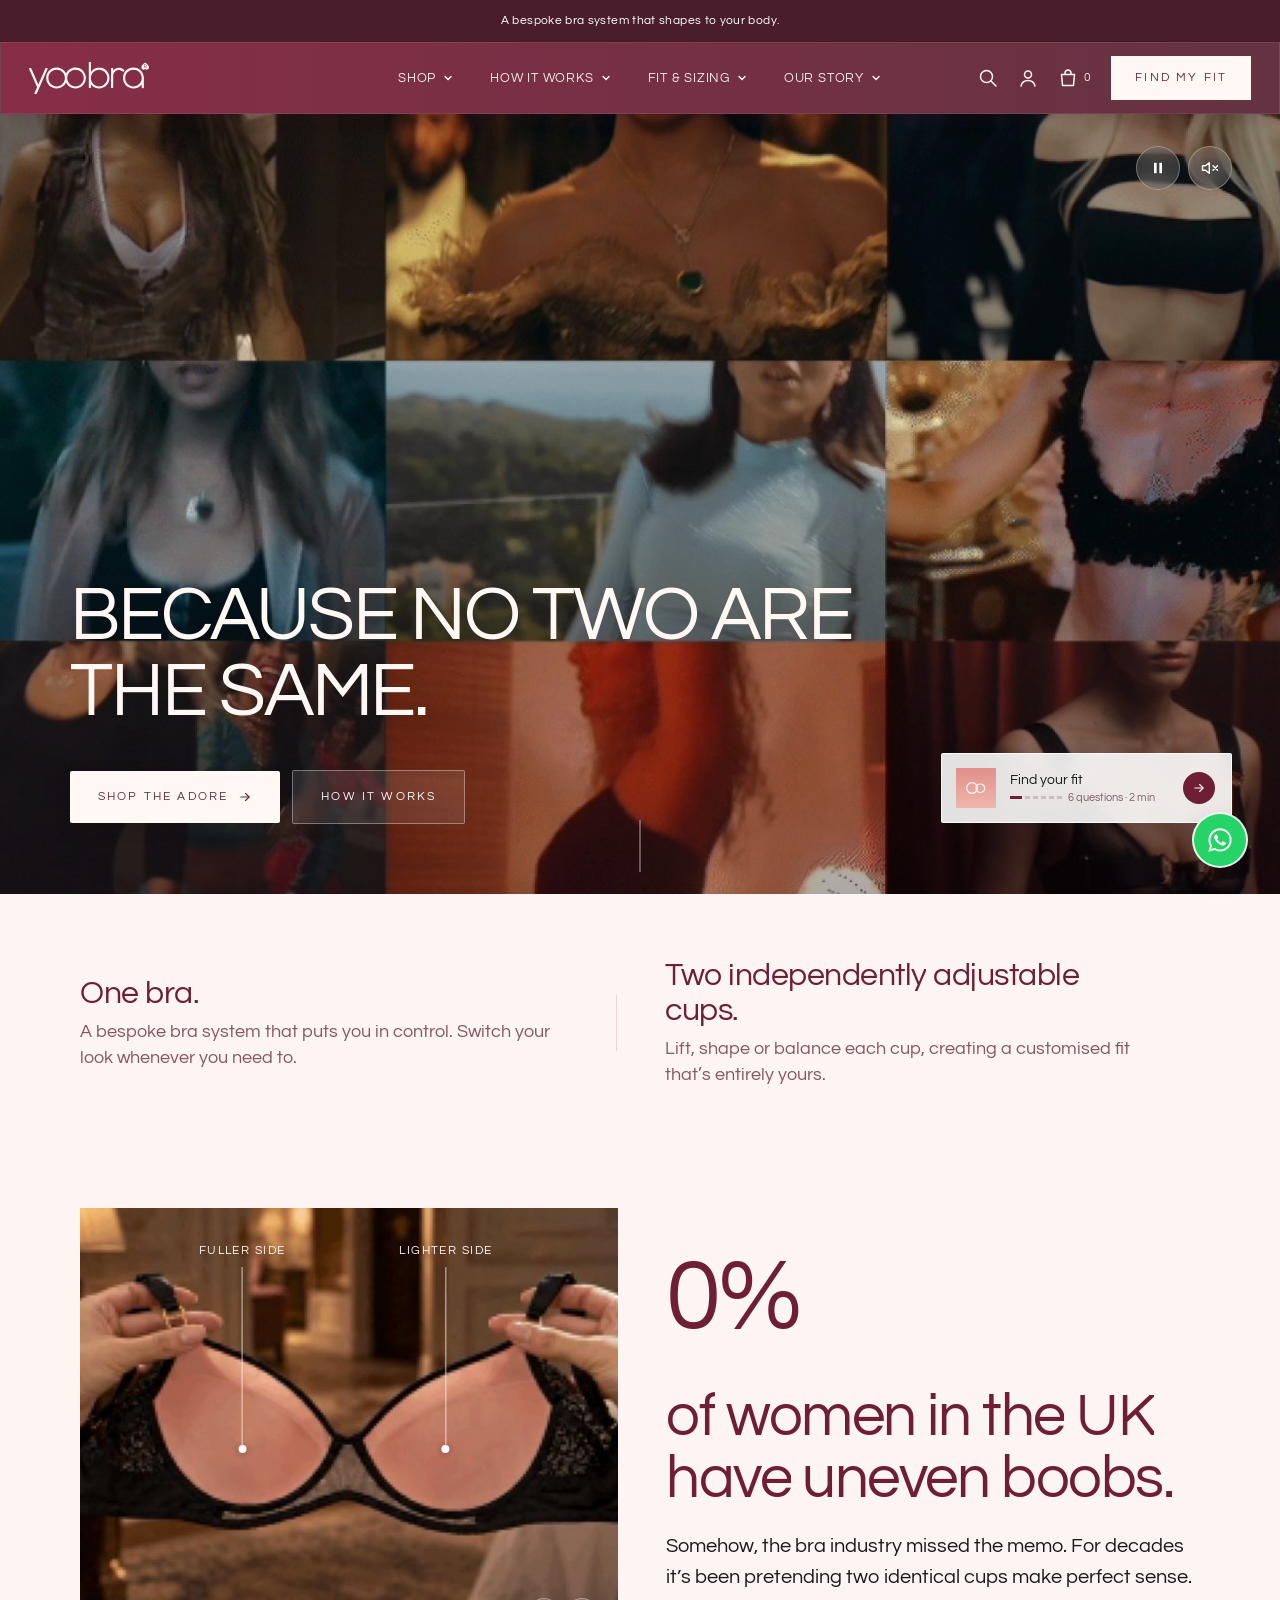
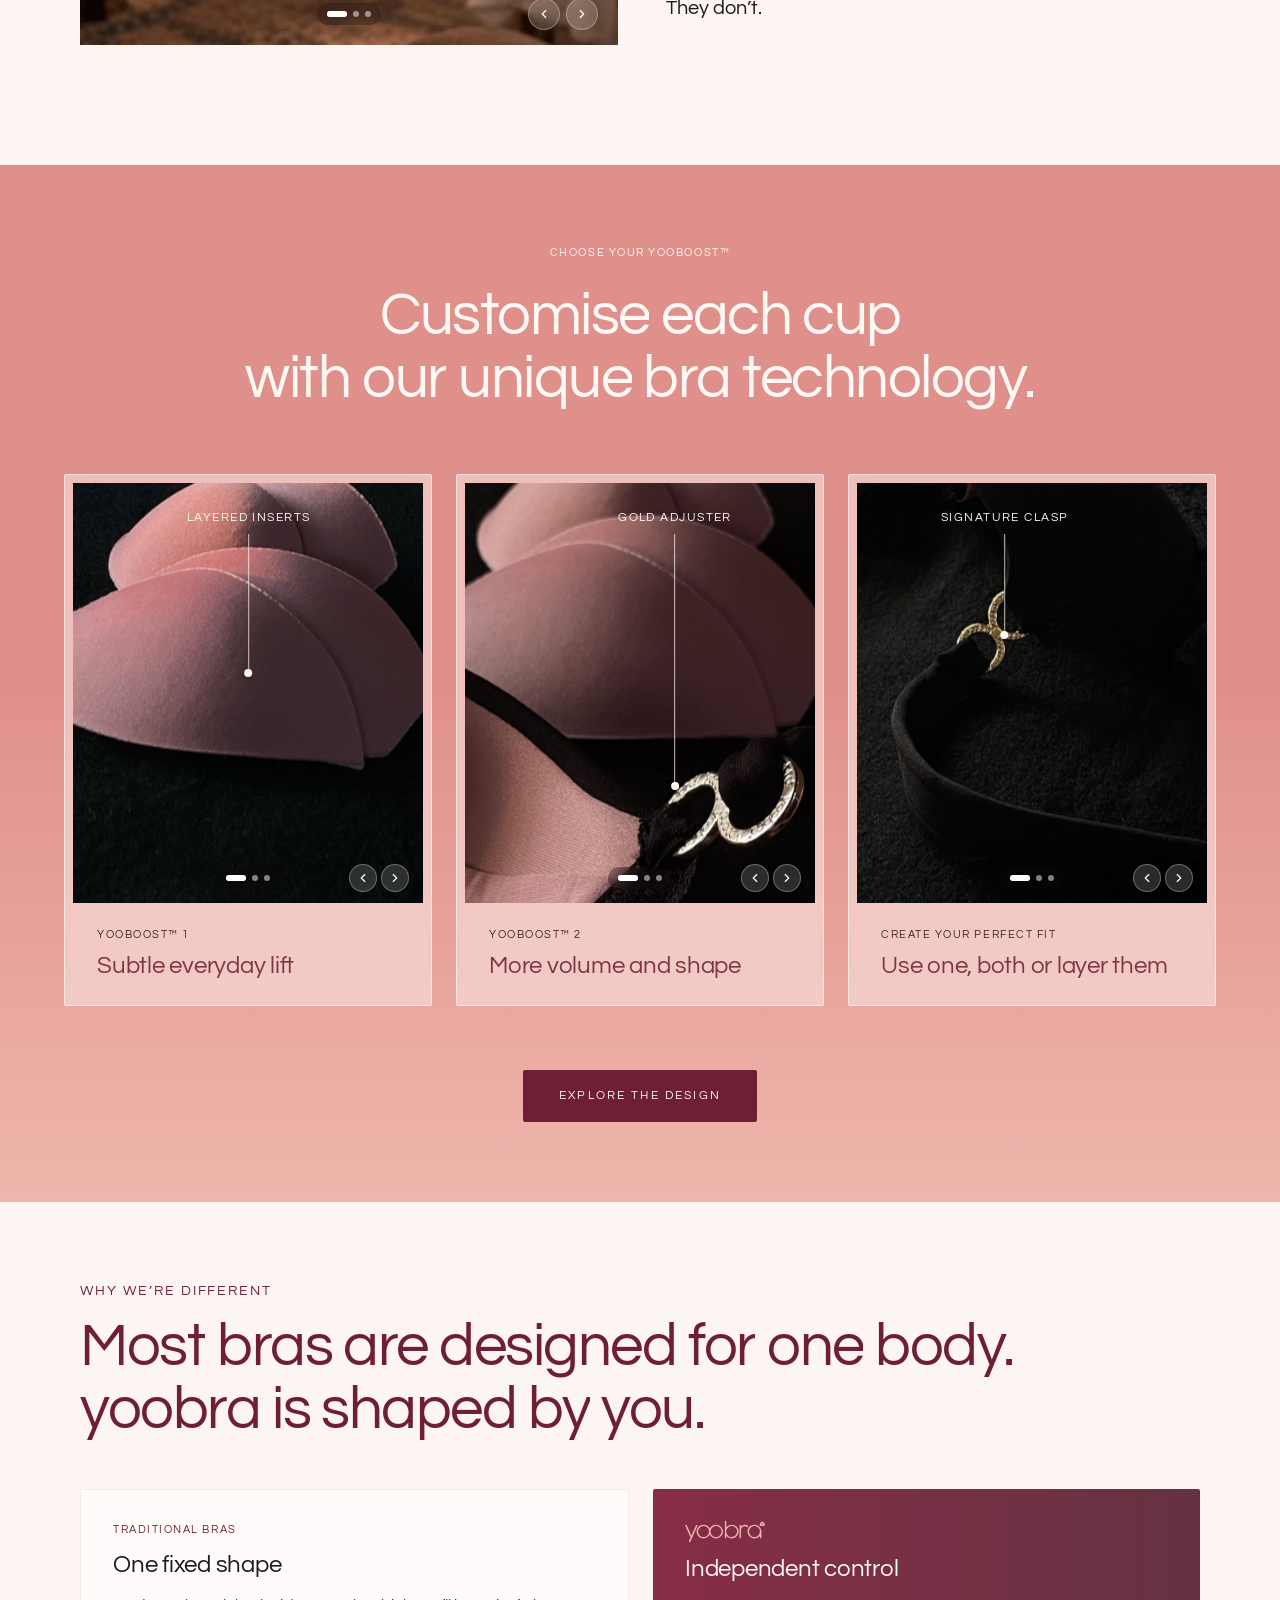
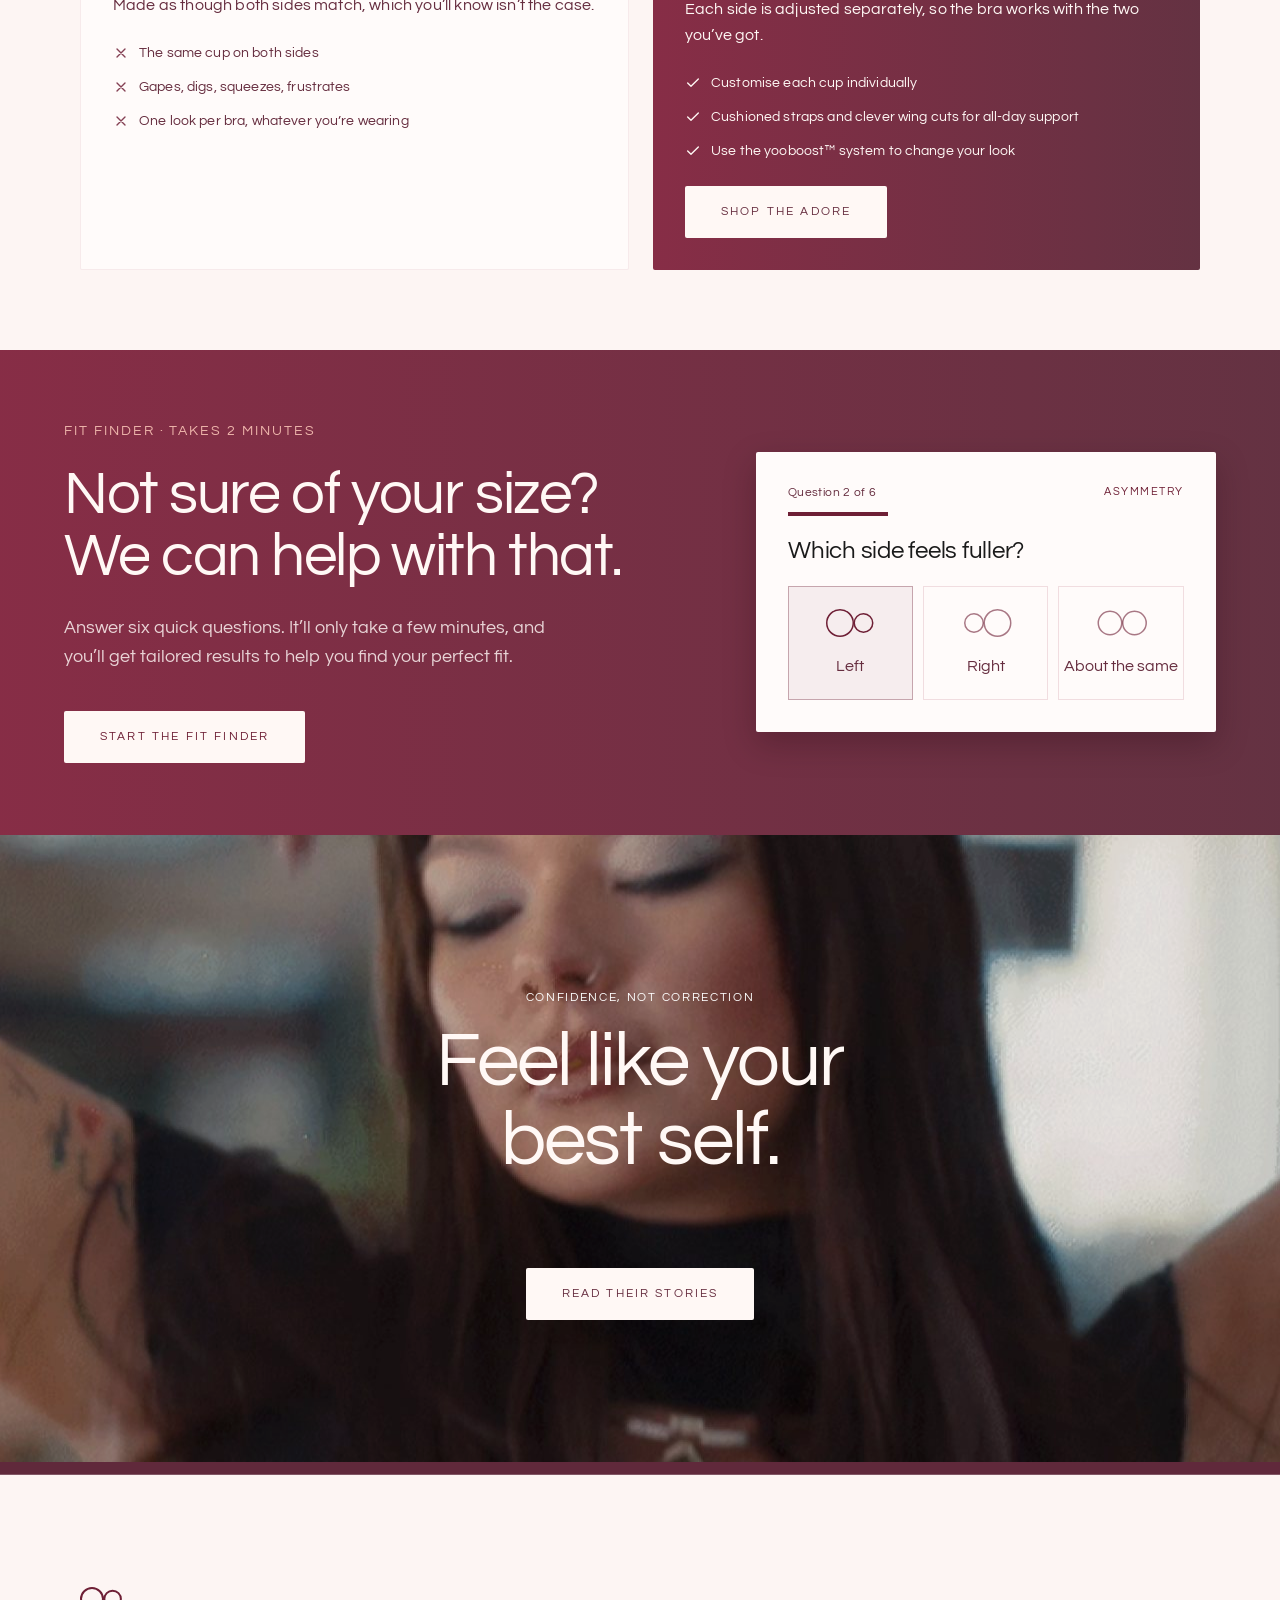
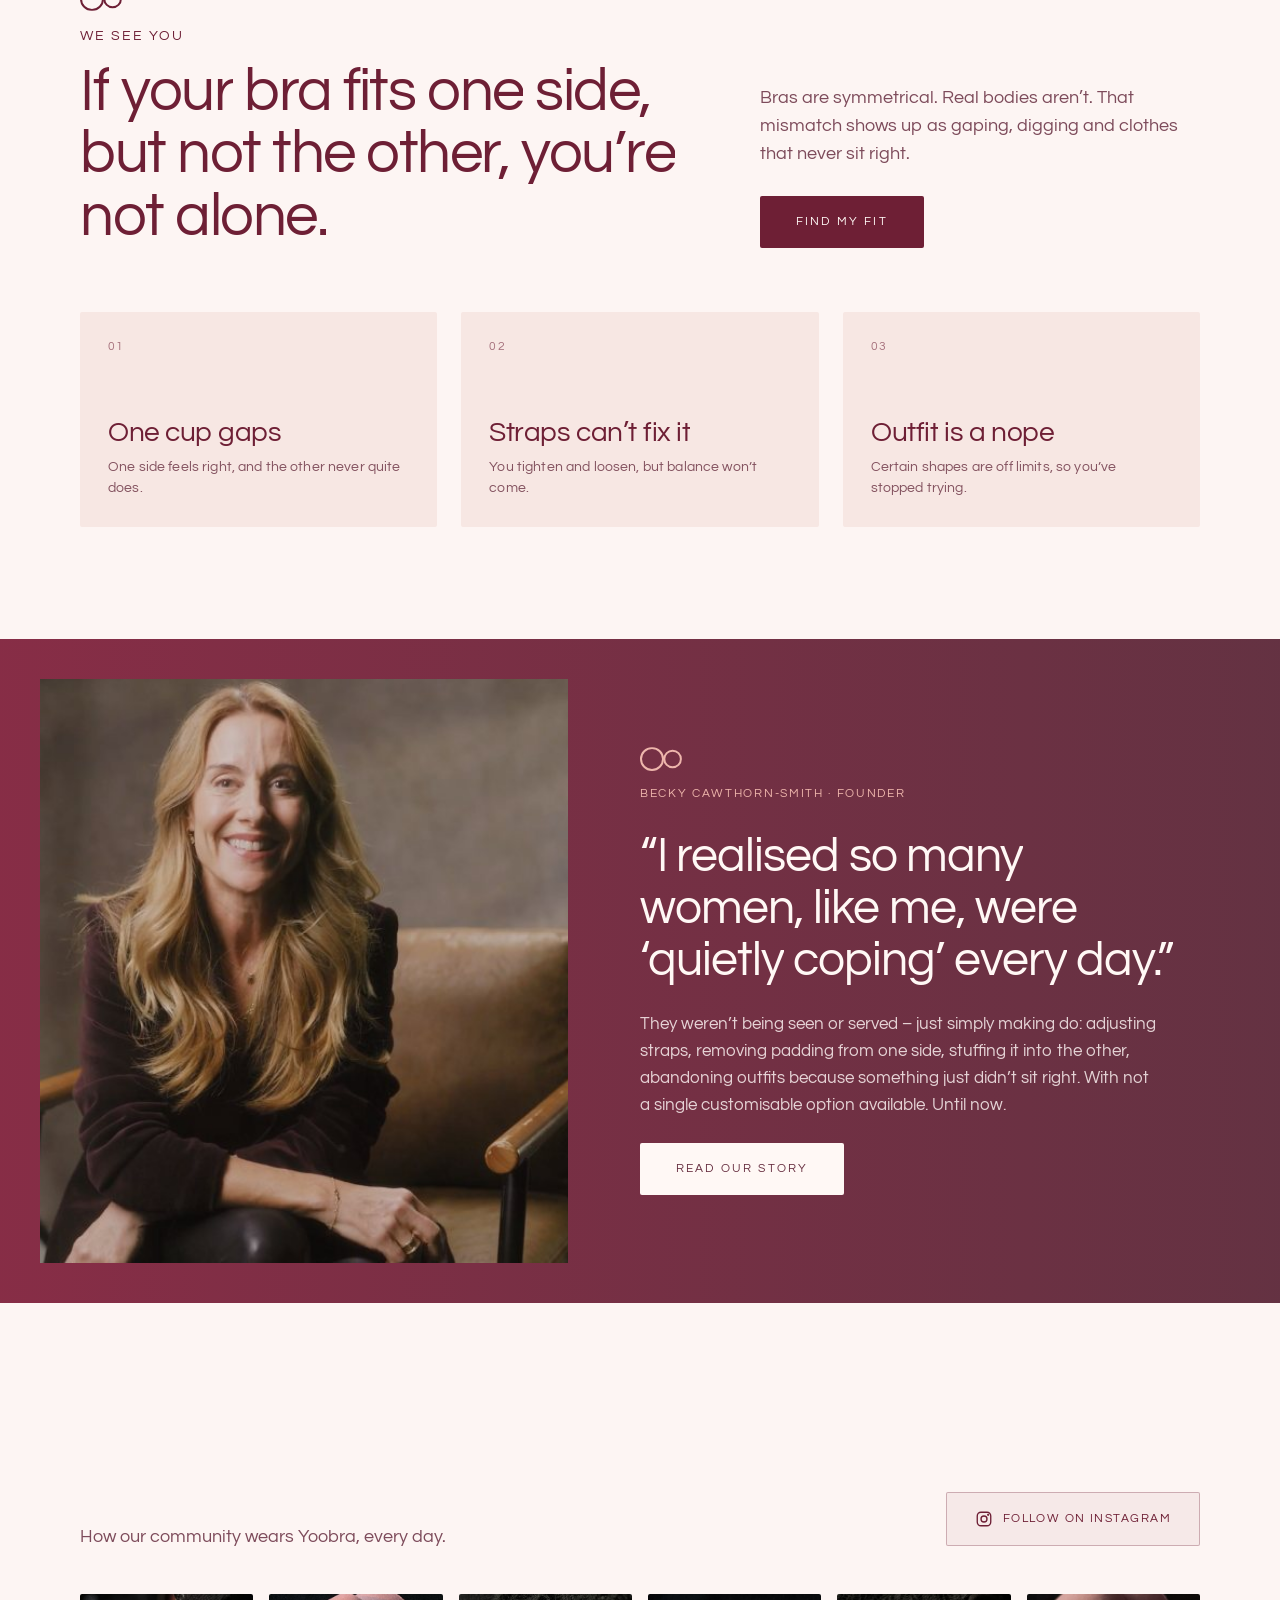
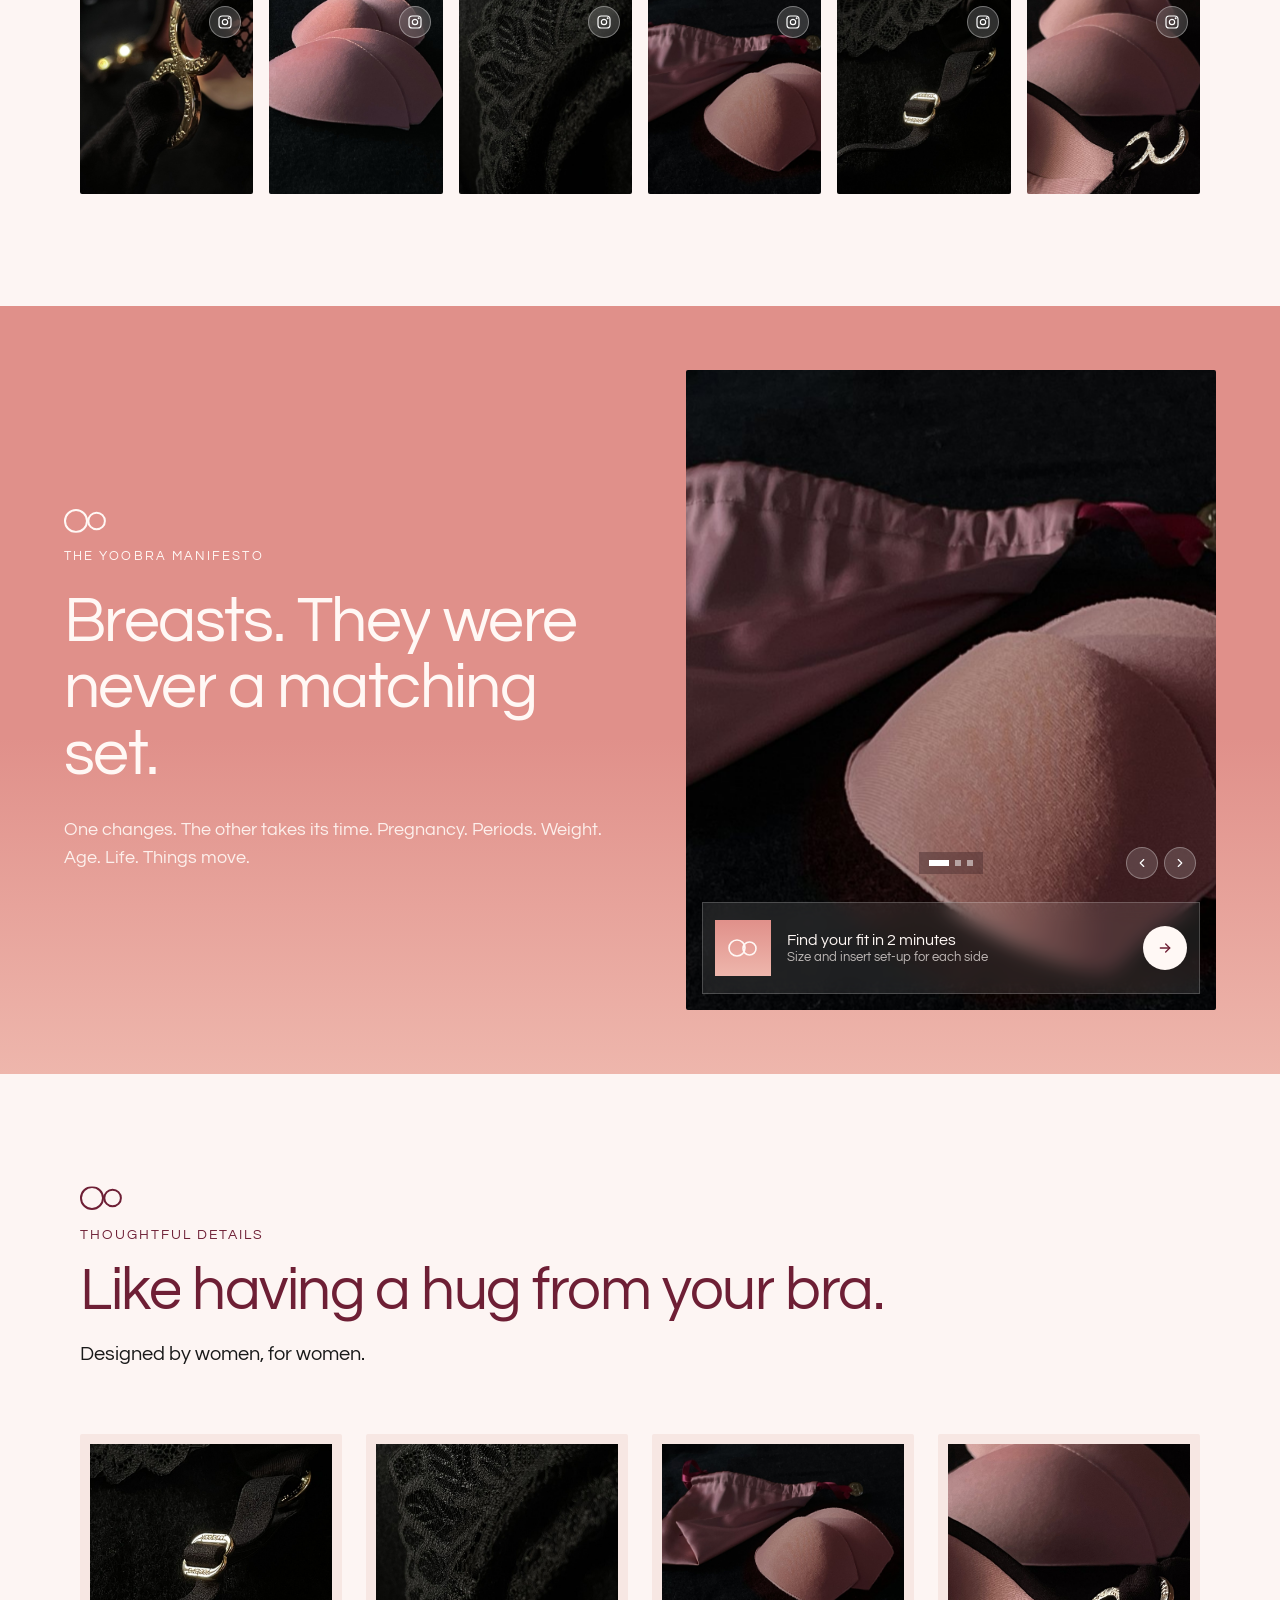
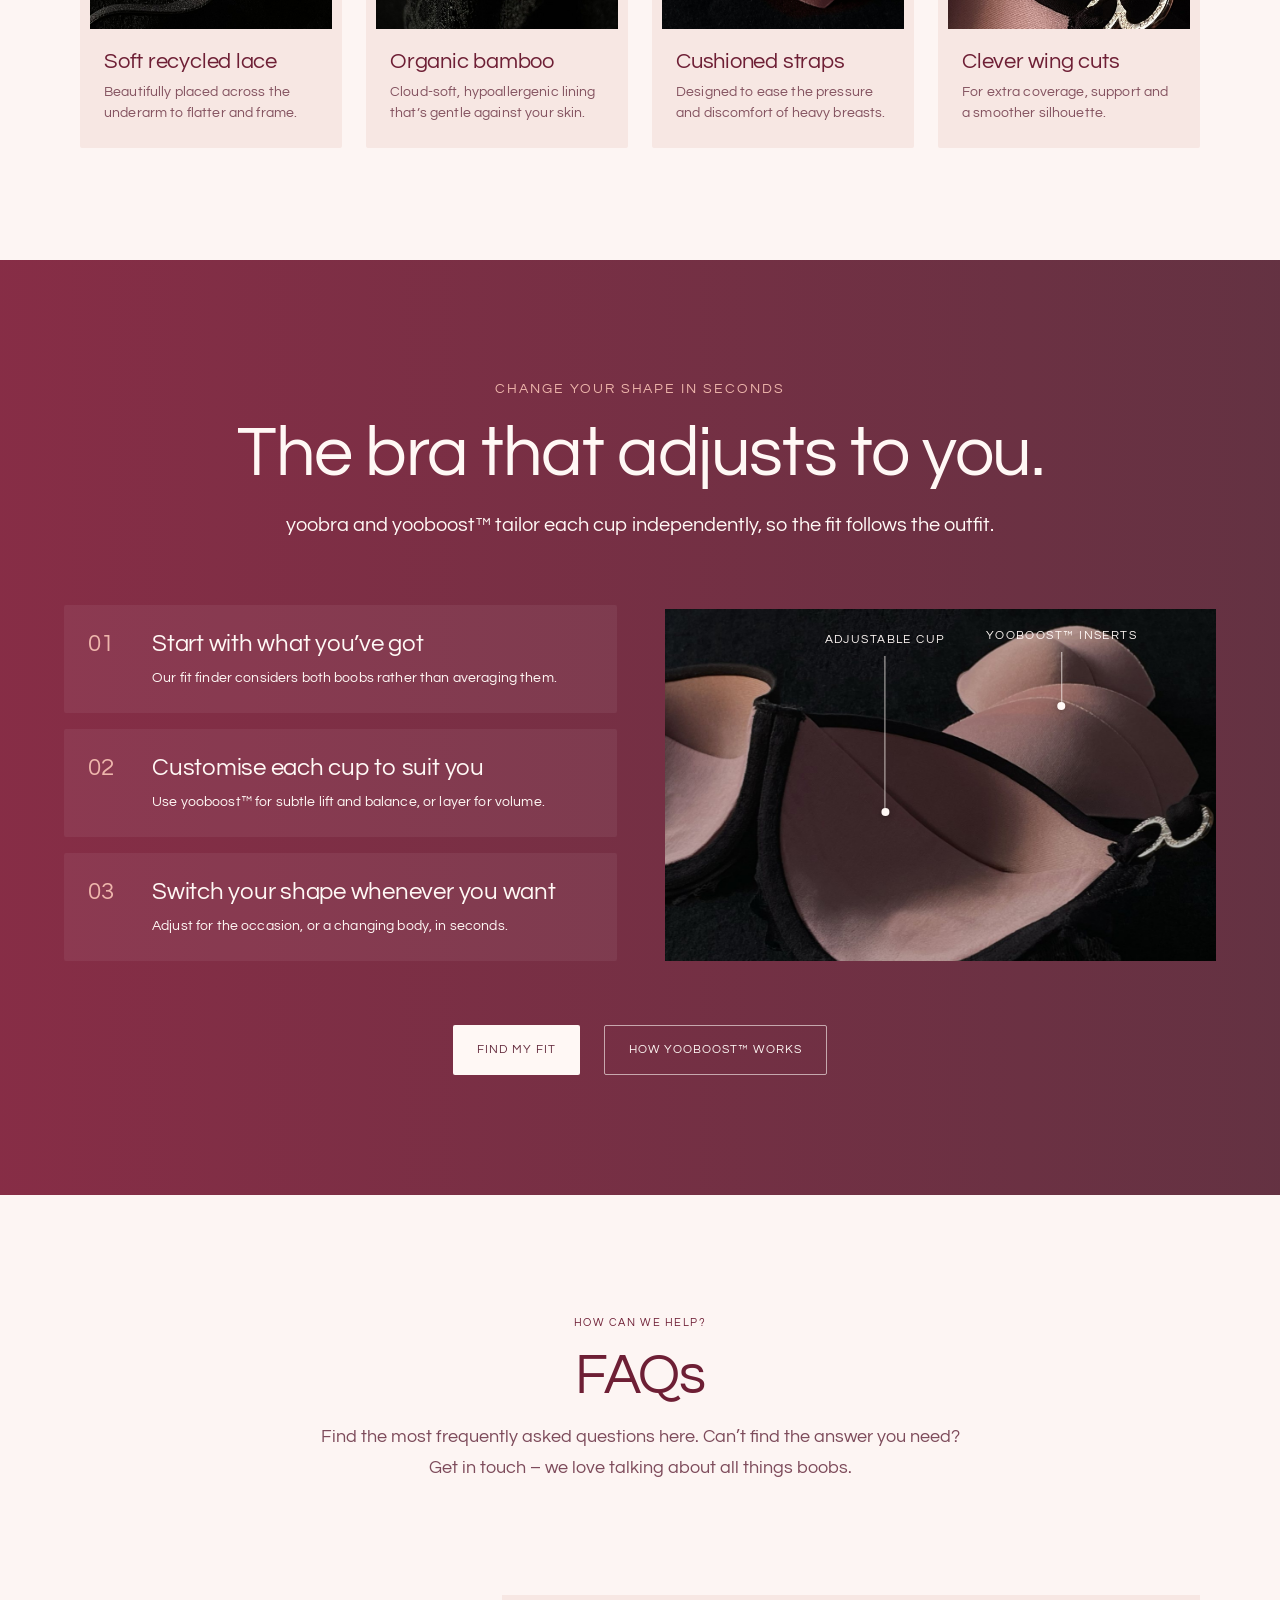
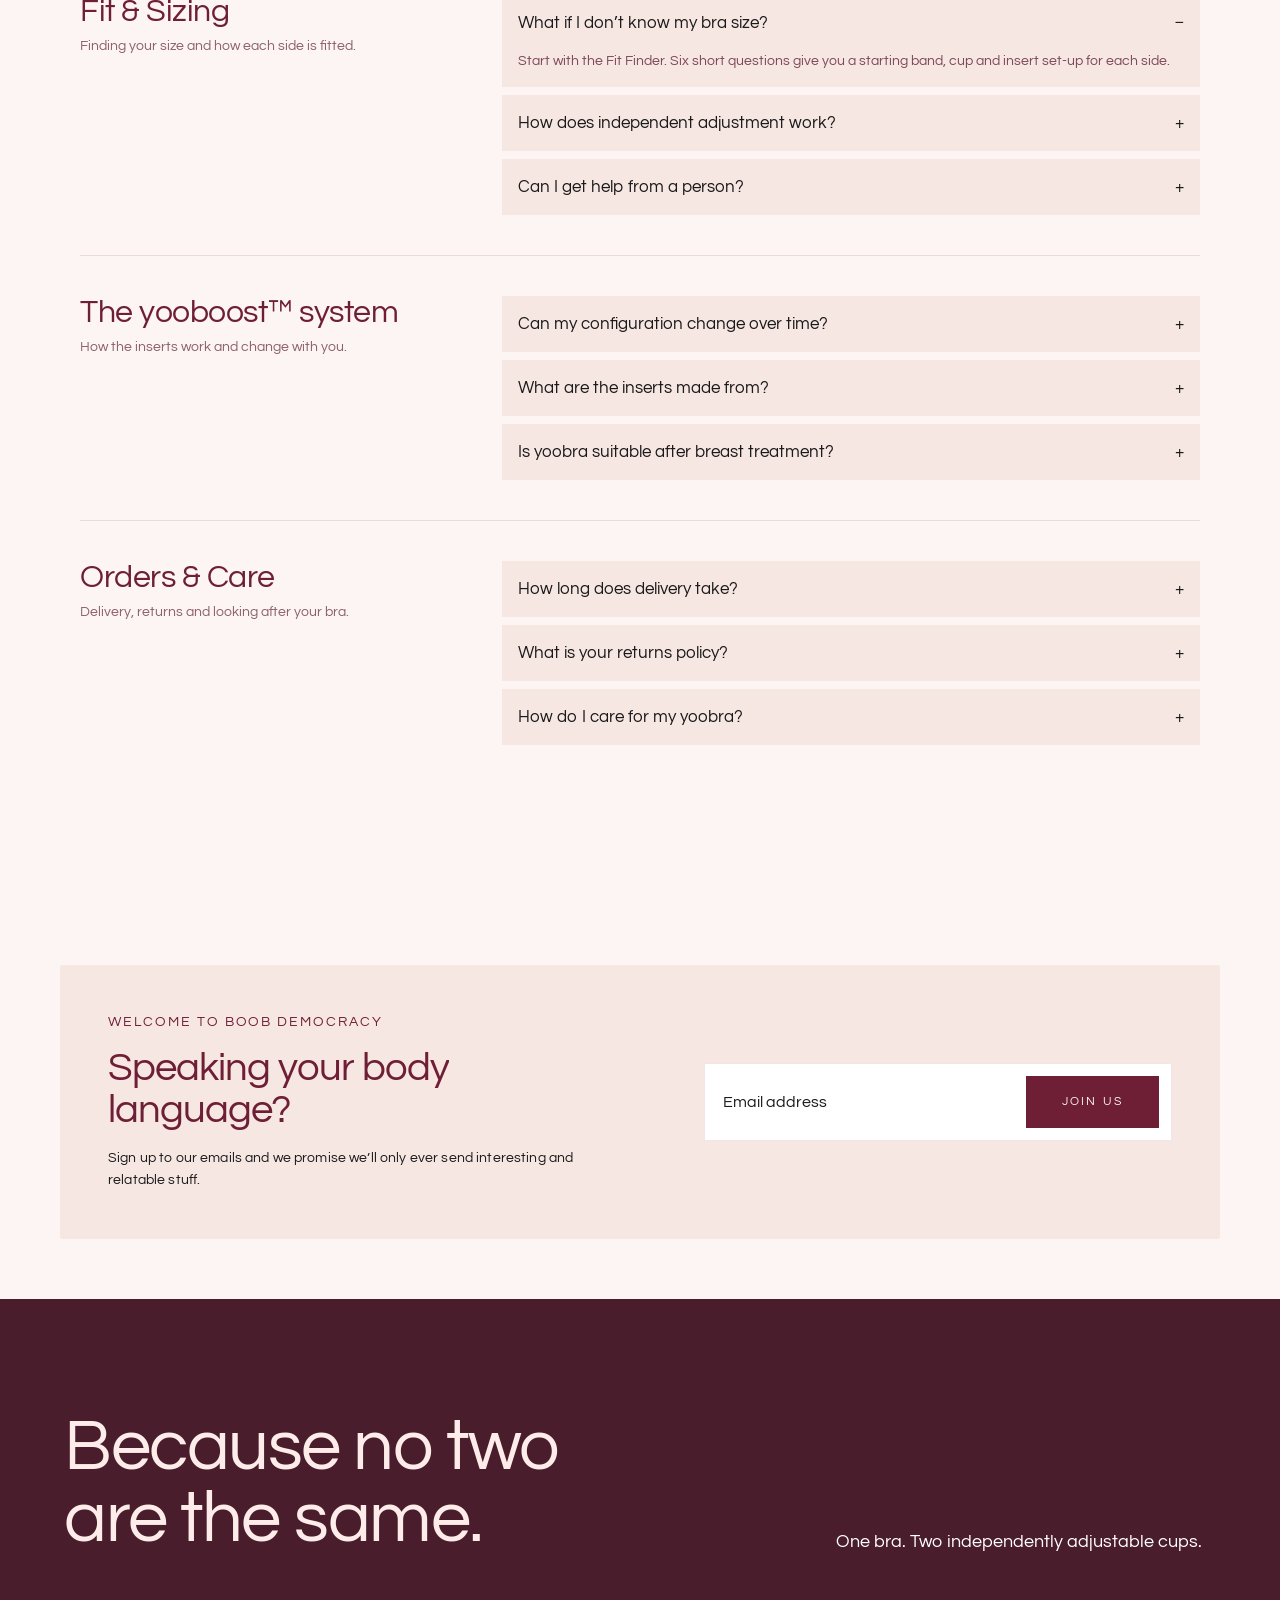
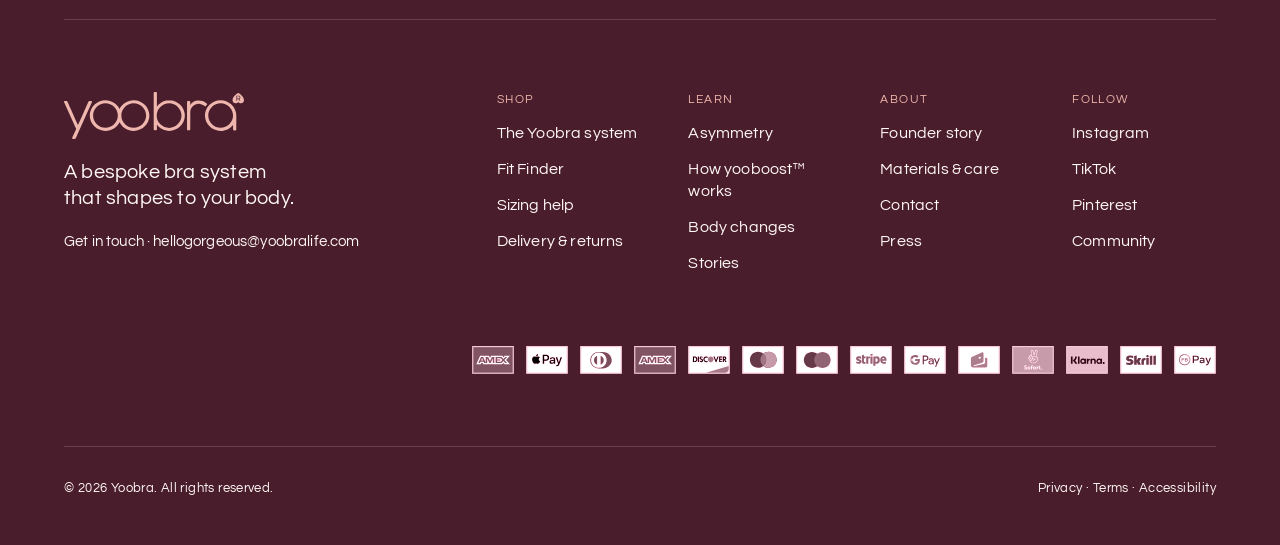
==== commit 053b8fa6: "Add sticky bottom CTA bar (Find my fit / Shop the Adore) Co-Authored-By: Claude Opus 5.5 <noreply@an" ====
--- a/index.html
+++ b/index.html
@@ -674,6 +674,23 @@
     </div>
   </footer>
 
+  <!-- Sticky CTA bar (appears once you scroll past the hero) -->
+  <aside class="sticky-cta" aria-label="Quick actions" aria-hidden="true">
+    <div class="sticky-cta__inner">
+      <a class="sticky-cta__info" href="/pages/fit-finder" tabindex="-1">
+        <span class="fit-invite__icon"><img src="assets/icon-rings-sm.svg" alt="" width="20" height="12"></span>
+        <span class="sticky-cta__text">
+          <span class="sticky-cta__title">Not sure of your size?</span>
+          <span class="sticky-cta__meta">6 questions · 2 min · tailored to each side</span>
+        </span>
+      </a>
+      <div class="sticky-cta__actions">
+        <a class="btn btn--line sticky-cta__btn" href="/products/yoobra-adore" tabindex="-1">Shop the Adore</a>
+        <a class="btn btn--cream sticky-cta__btn" href="/pages/fit-finder" tabindex="-1">Find my fit <img src="assets/icon-arrow.svg" alt="" width="14" height="14"></a>
+      </div>
+    </div>
+  </aside>
+
   <!-- Floating WhatsApp -->
   <a class="whatsapp" href="https://wa.me/" target="_blank" rel="noopener" aria-label="Chat with us on WhatsApp">
     <img src="assets/icon-whatsapp.svg" alt="" width="28" height="28">
--- a/styles.css
+++ b/styles.css
@@ -1174,3 +1174,72 @@
 @media (prefers-reduced-motion: reduce) {
   *, *::before, *::after { transition: none !important; scroll-behavior: auto !important; }
 }
+
+/* --------------------------------------------------------------------------
+   Sticky CTA bar
+   -------------------------------------------------------------------------- */
+.sticky-cta {
+  position: fixed;
+  left: 0;
+  right: 0;
+  bottom: 24px;
+  z-index: 55;
+  display: flex;
+  justify-content: center;
+  padding: 0 24px;
+  pointer-events: none;
+  opacity: 0;
+  transform: translateY(calc(100% + 32px));
+  transition: transform 1.1s cubic-bezier(0.22, 1, 0.36, 1), opacity .9s cubic-bezier(0.22, 1, 0.36, 1);
+}
+.sticky-cta.is-visible { opacity: 1; transform: none; pointer-events: auto; }
+.sticky-cta__inner {
+  width: 100%;
+  max-width: 820px;
+  display: flex;
+  align-items: center;
+  justify-content: space-between;
+  gap: 24px;
+  padding: 12px 12px 12px 14px;
+  background: var(--wine-gradient);
+  border: 1px solid rgba(255, 248, 245, 0.12);
+  border-radius: var(--radius);
+  box-shadow: 0 18px 48px rgba(64, 15, 31, 0.32);
+  backdrop-filter: blur(10px);
+  -webkit-backdrop-filter: blur(10px);
+}
+.sticky-cta__info { display: flex; align-items: center; gap: 14px; min-width: 0; color: var(--cream); }
+.sticky-cta__info .fit-invite__icon { flex: none; }
+.sticky-cta__text { display: flex; flex-direction: column; gap: 4px; min-width: 0; }
+.sticky-cta__title { font-size: 16px; line-height: 20px; color: var(--cream); }
+.sticky-cta__meta { font-size: 12px; line-height: 16px; letter-spacing: 0.36px; color: rgba(255, 248, 245, 0.7); white-space: nowrap; }
+.sticky-cta__actions { display: flex; gap: 10px; flex: none; }
+.sticky-cta__btn { padding: 15px 24px; }
+.sticky-cta__btn img { width: 14px; height: 14px; }
+
+/* Keep the WhatsApp button clear of the bar */
+.whatsapp { transition: bottom 1.1s cubic-bezier(0.22, 1, 0.36, 1), transform .9s cubic-bezier(0.33, 0, 0.13, 1); }
+body.has-sticky-cta .whatsapp { bottom: 112px; }
+
+@media (max-width: 1100px) {
+  .sticky-cta__meta { display: none; }
+}
+
+@media (max-width: 900px) {
+  .sticky-cta { bottom: 0; padding: 0; }
+  .sticky-cta__inner {
+    max-width: none;
+    padding: 10px 12px calc(10px + env(safe-area-inset-bottom));
+    border-radius: 0;
+    border-width: 1px 0 0;
+    box-shadow: 0 -10px 30px rgba(64, 15, 31, 0.25);
+  }
+  .sticky-cta__info { display: none; }
+  .sticky-cta__actions { width: 100%; }
+  .sticky-cta__btn { flex: 1 1 0; padding: 15px 10px; font-size: 11px; letter-spacing: 1.6px; }
+  body.has-sticky-cta .whatsapp { bottom: 84px; }
+}
+
+@media (prefers-reduced-motion: reduce) {
+  .sticky-cta { transition: opacity .2s linear; transform: none; }
+}
--- a/motion.css
+++ b/motion.css
@@ -435,7 +435,7 @@
 .motion .footer__contact a:hover, .motion .footer__legal a:hover { text-decoration: none; }
 
 /* WhatsApp */
-.motion .whatsapp { transition: transform .9s var(--ease-silk), box-shadow .9s var(--ease-silk); }
+.motion .whatsapp { transition: transform .9s var(--ease-silk), box-shadow .9s var(--ease-silk), bottom 1.1s var(--ease-out); }
 .motion .whatsapp:hover { transform: translateY(-4px); filter: drop-shadow(0 14px 20px rgba(64, 20, 31, 0.3)); }
 
 /* Once the hero intro has finished, drop its entrance delays so hovers respond immediately */
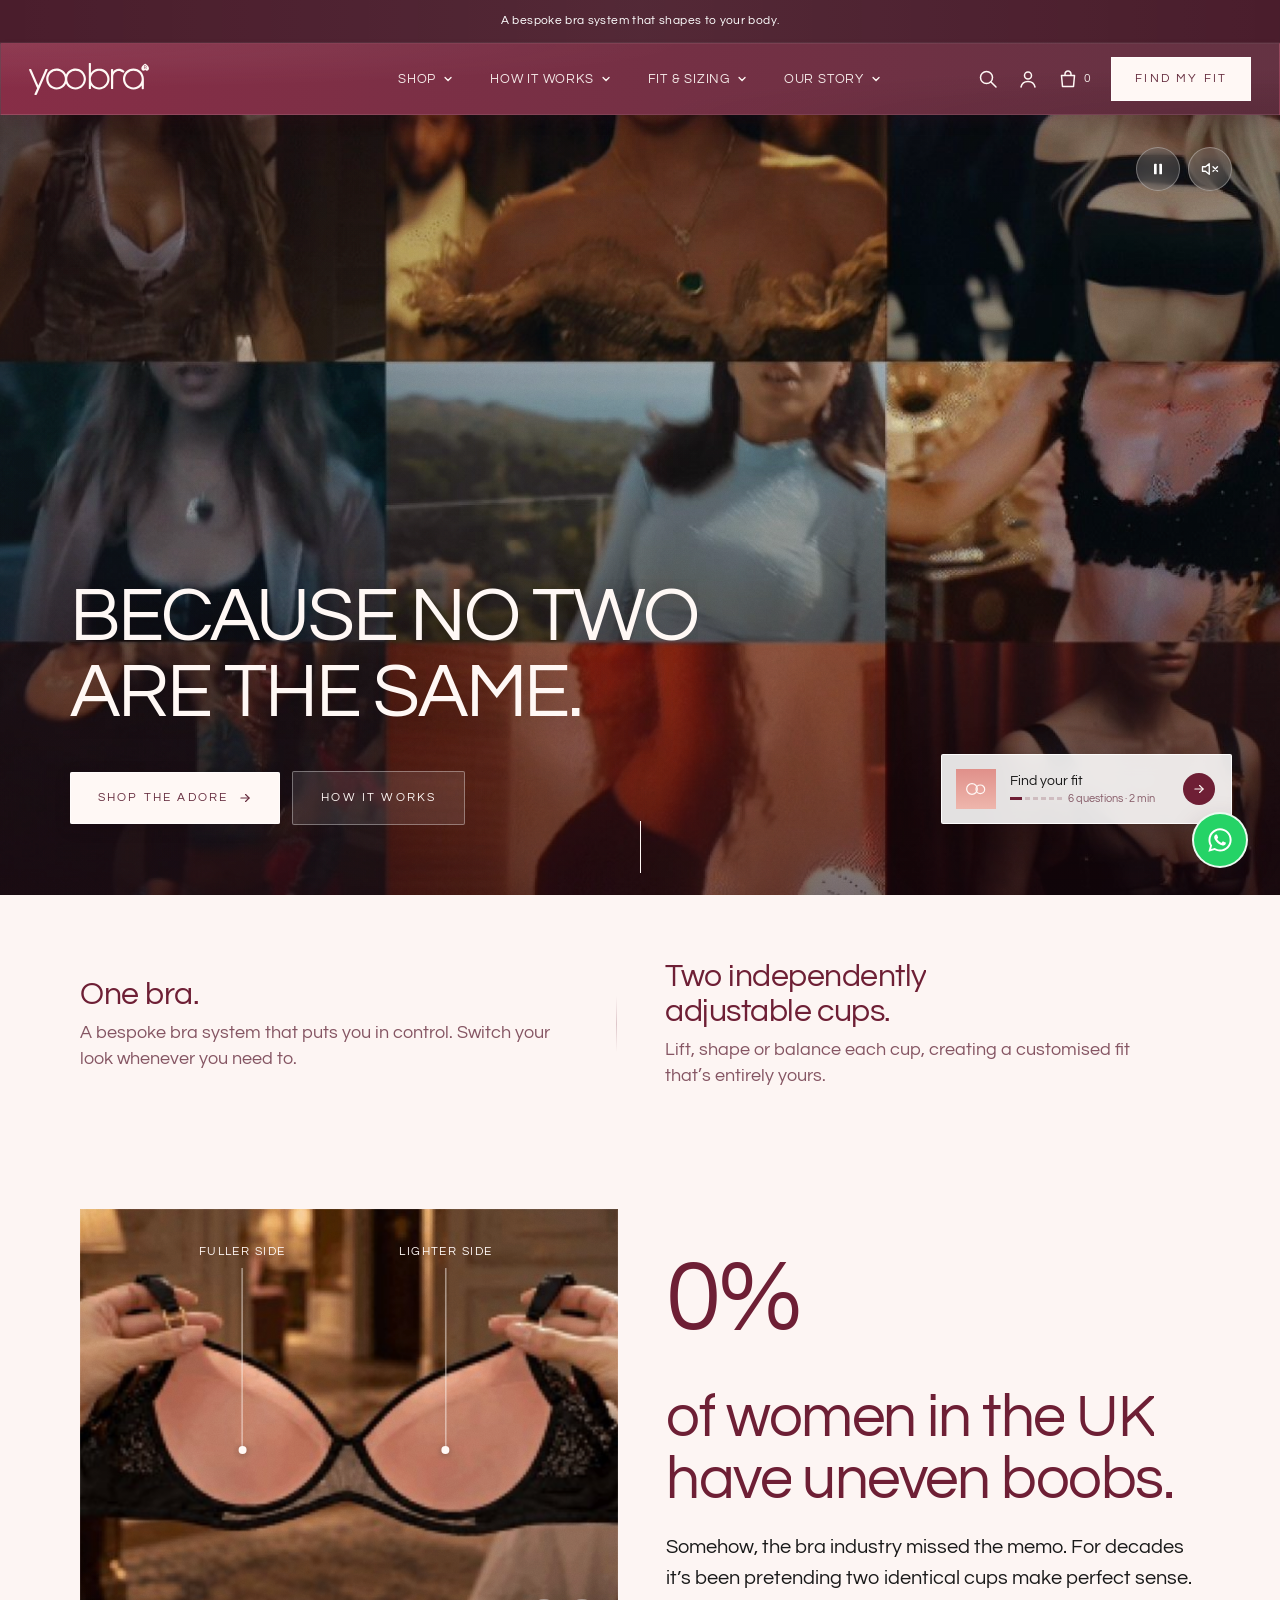
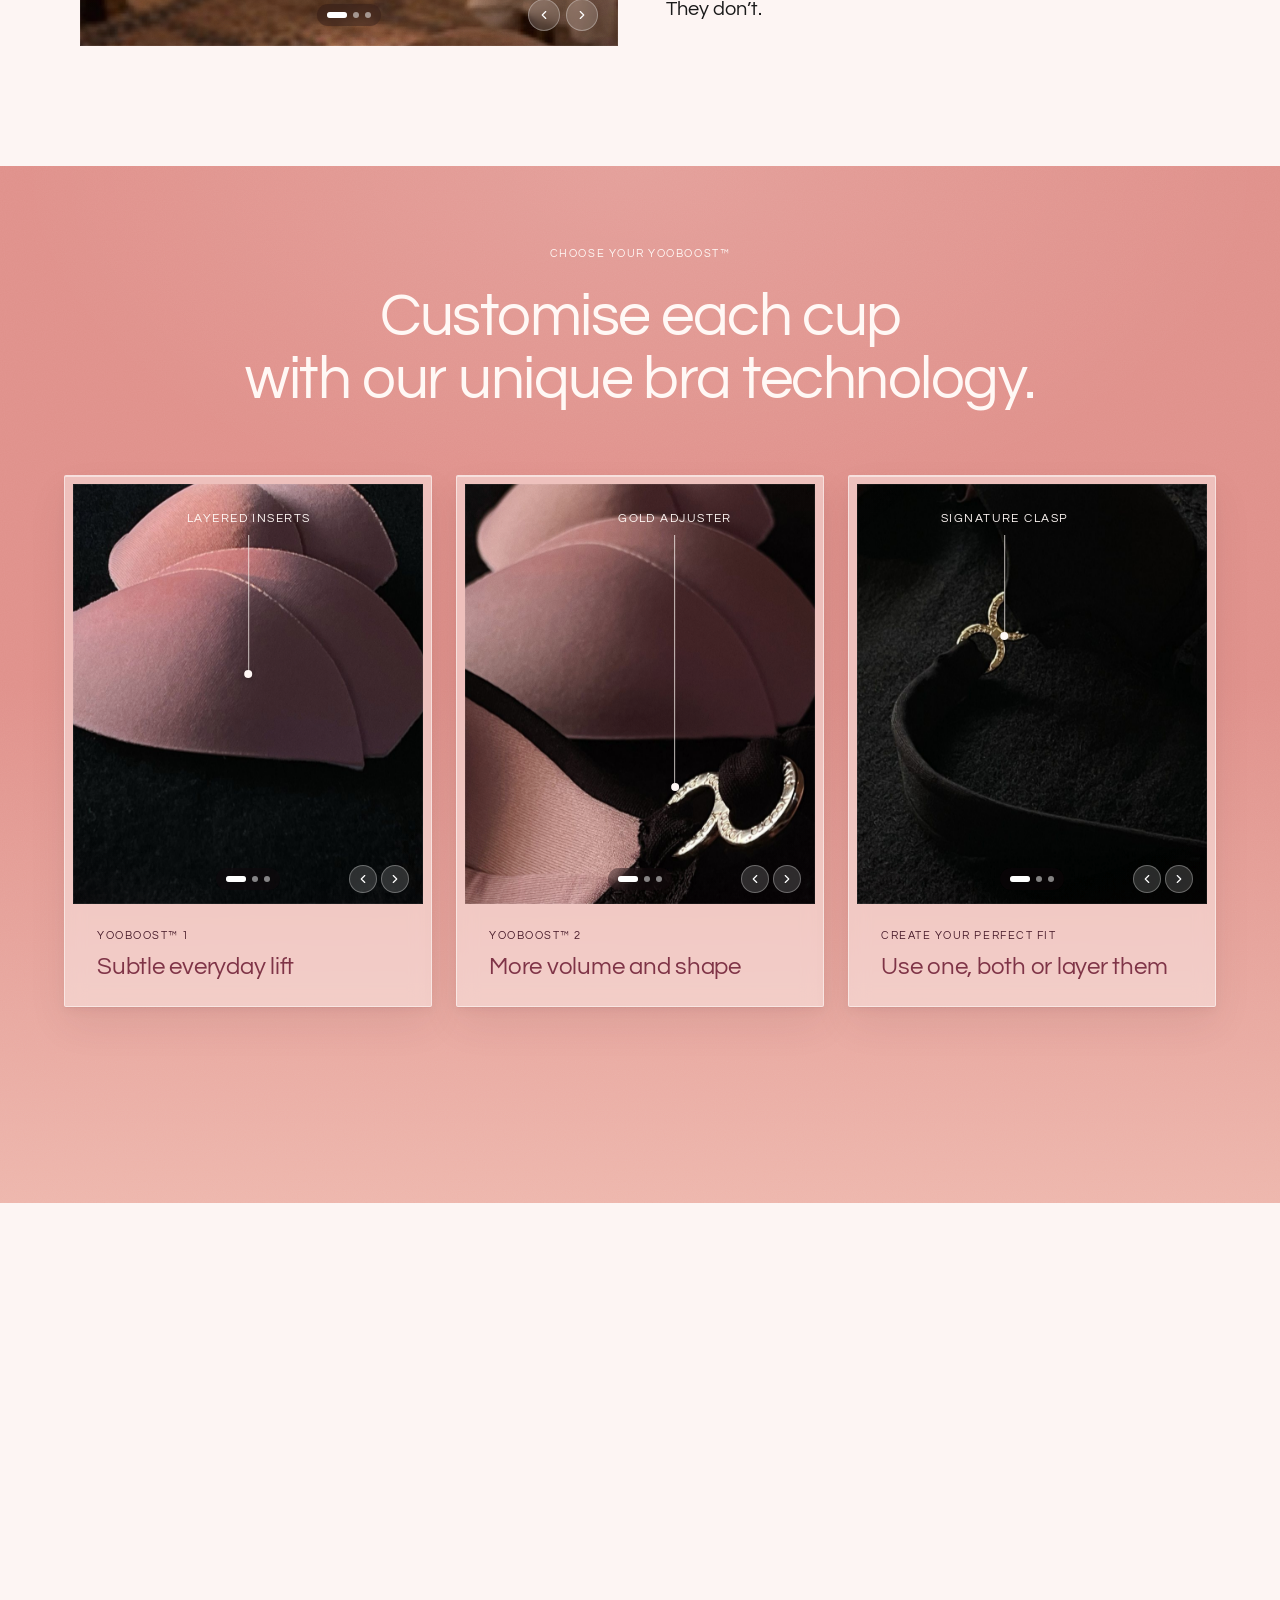
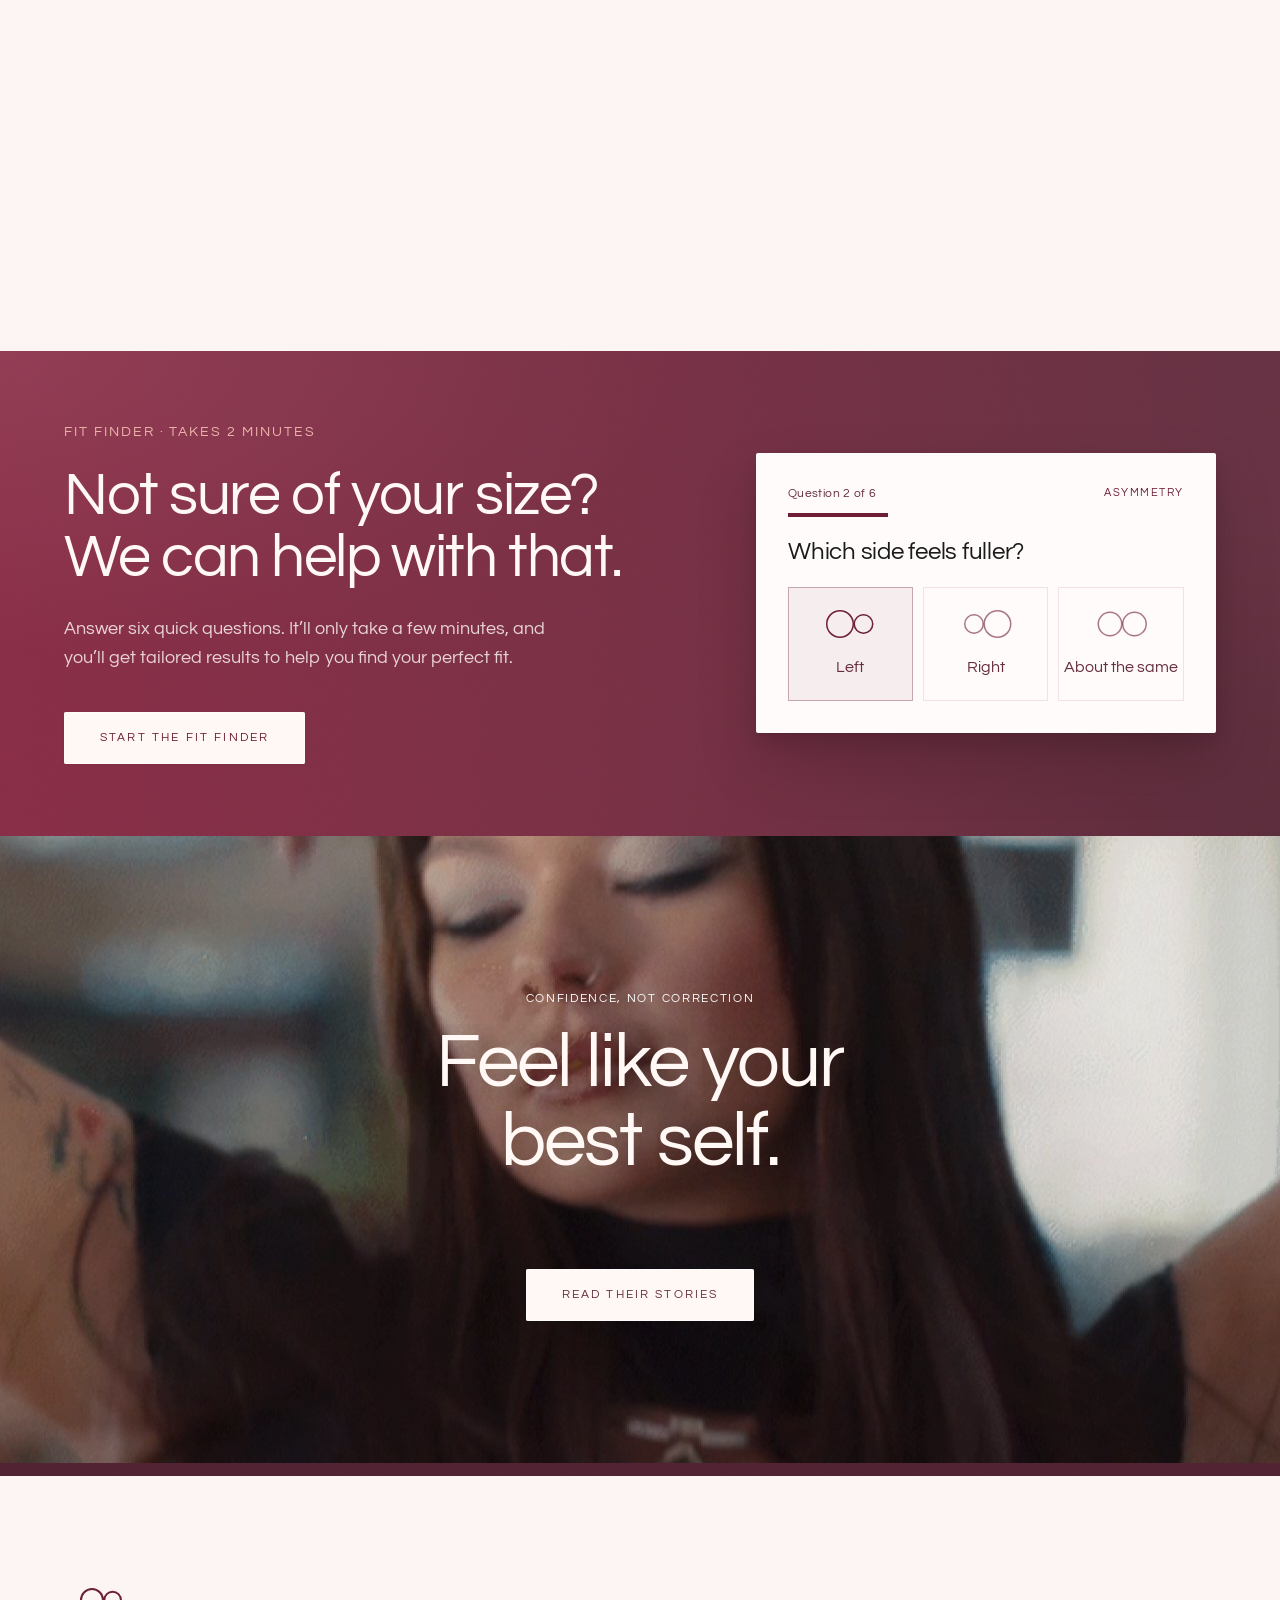
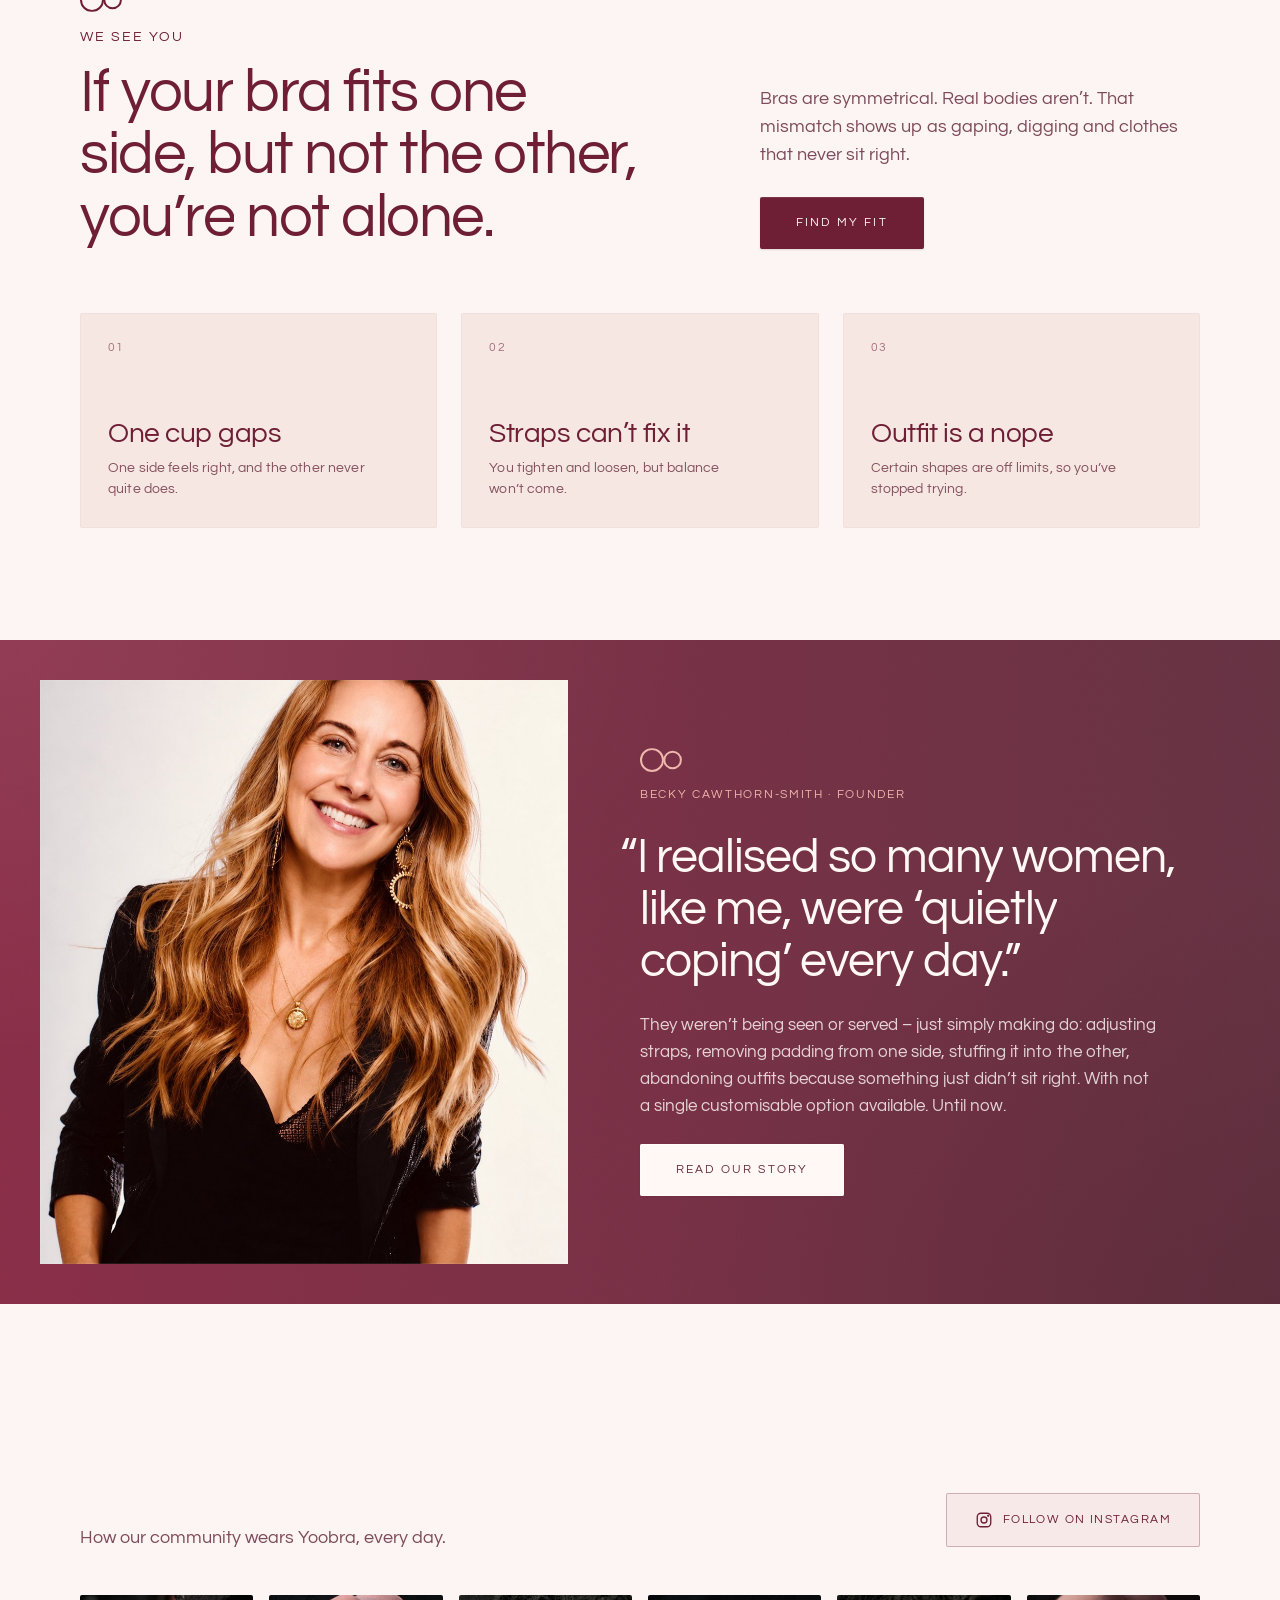
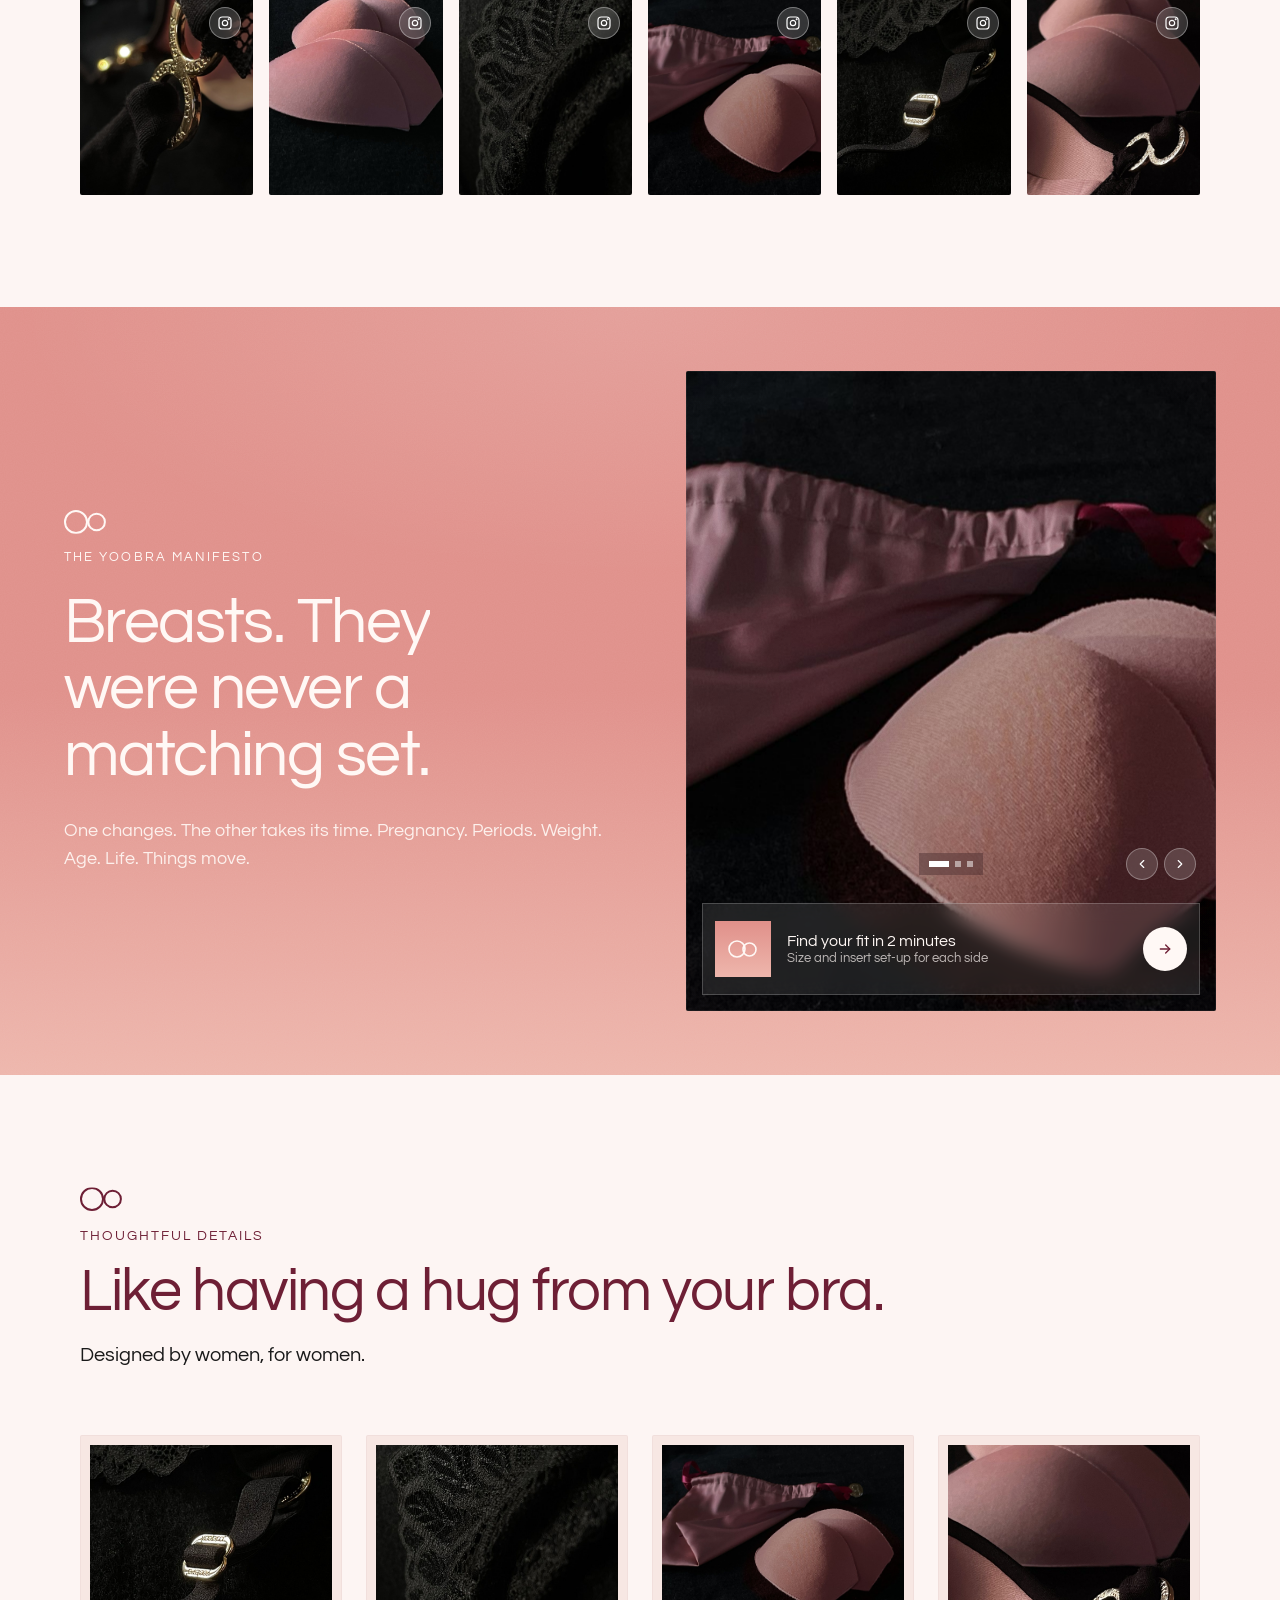
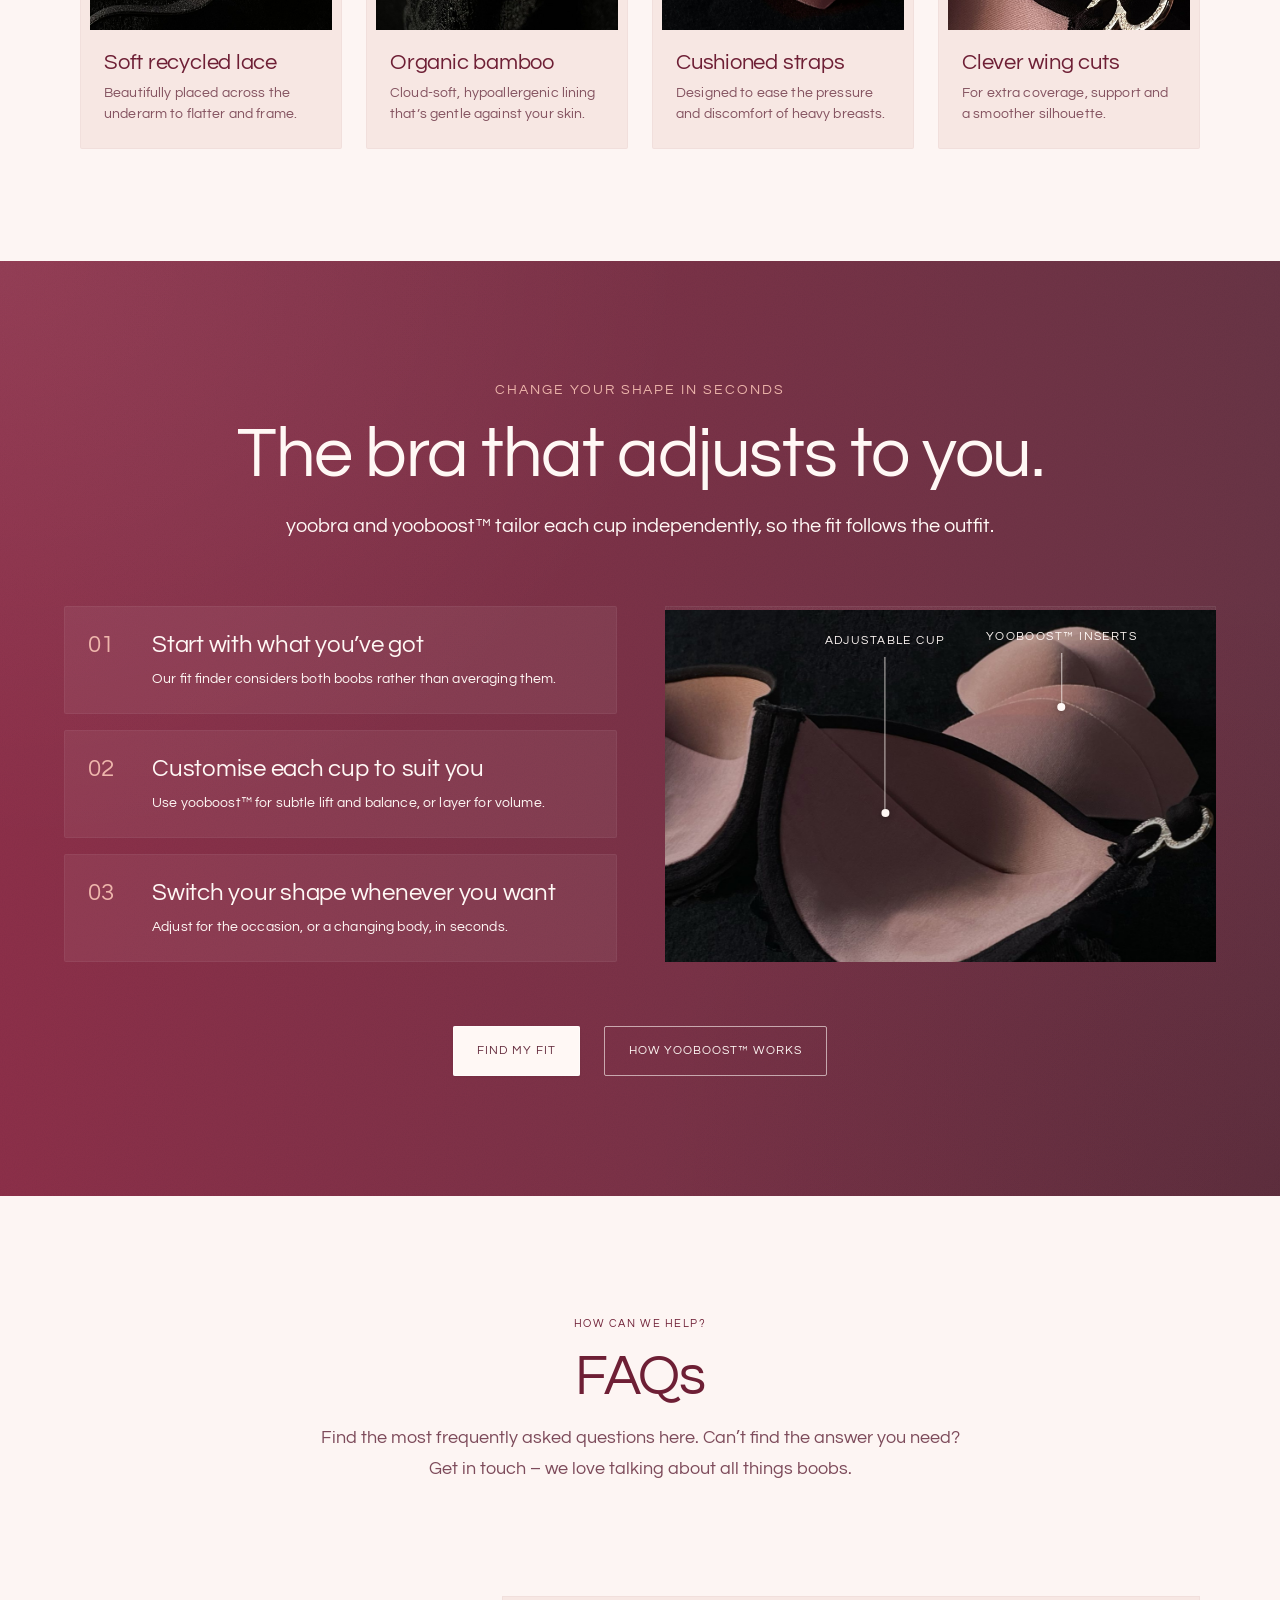
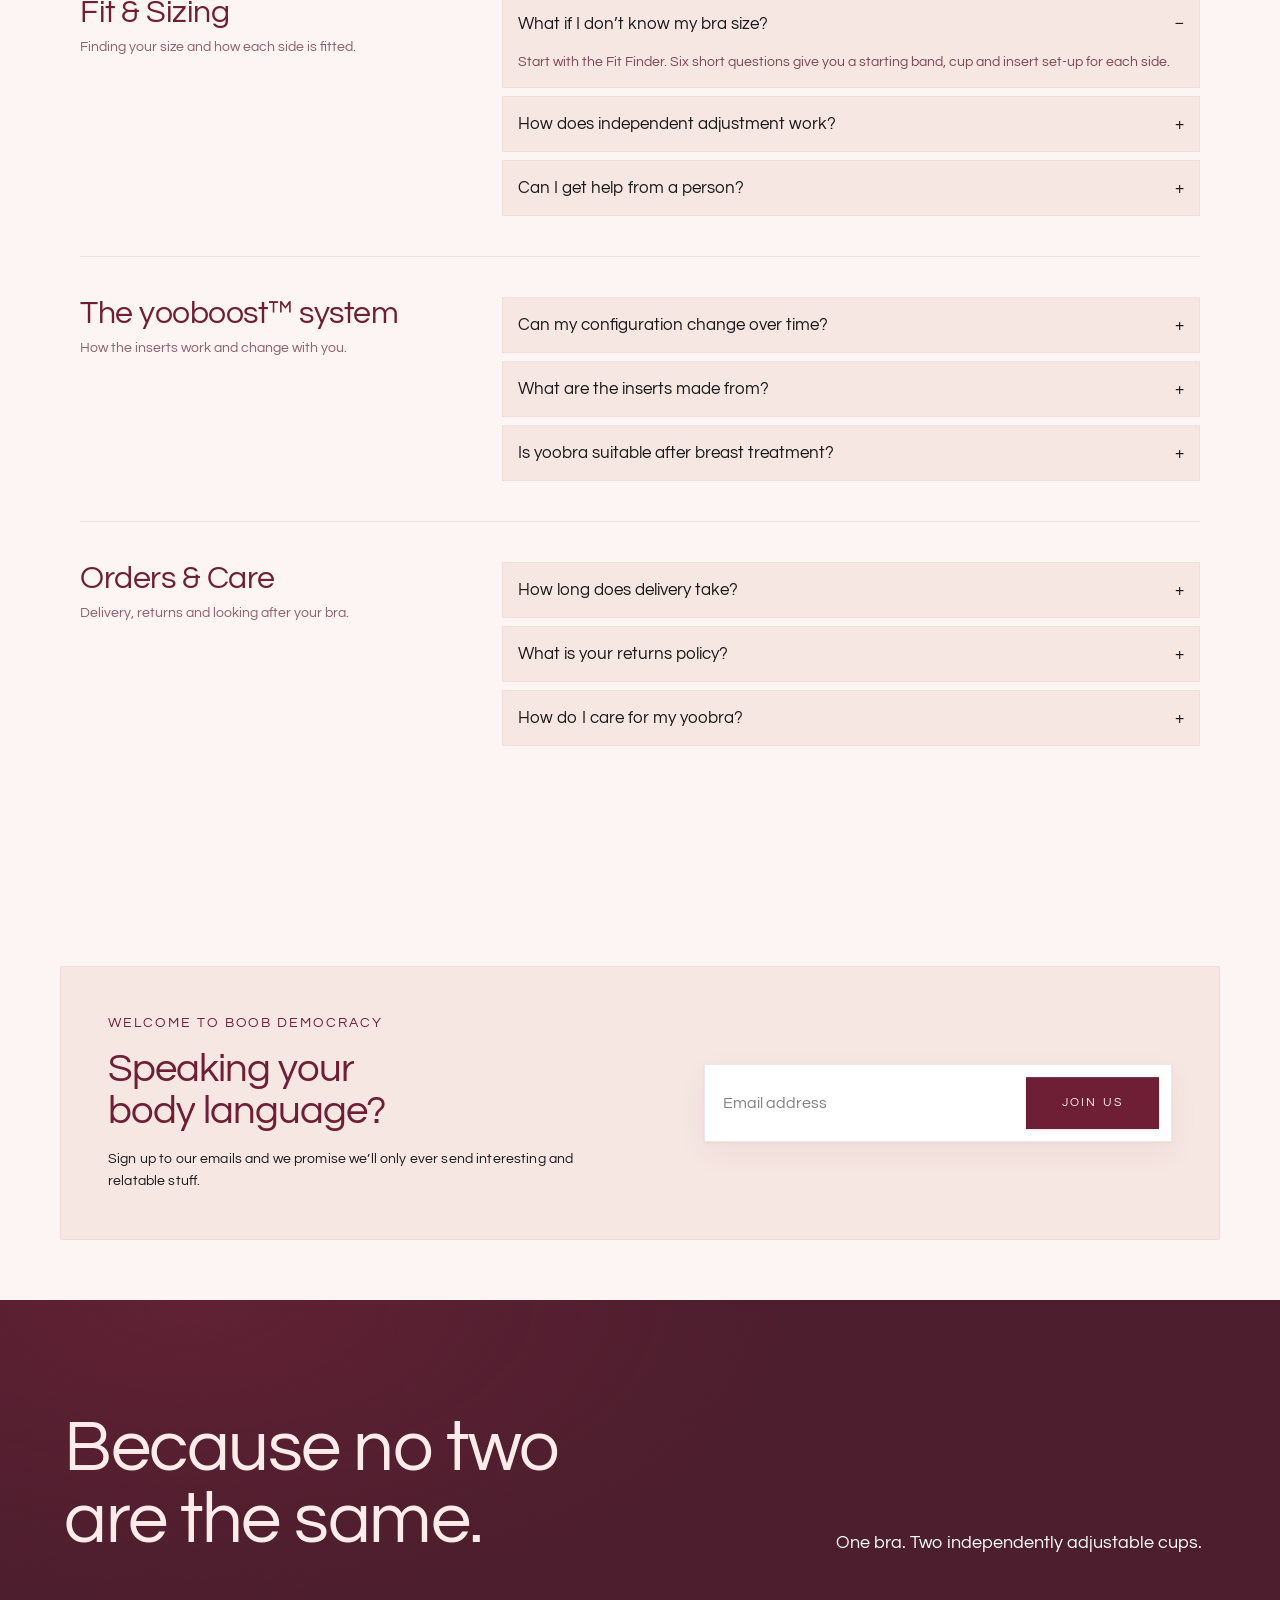
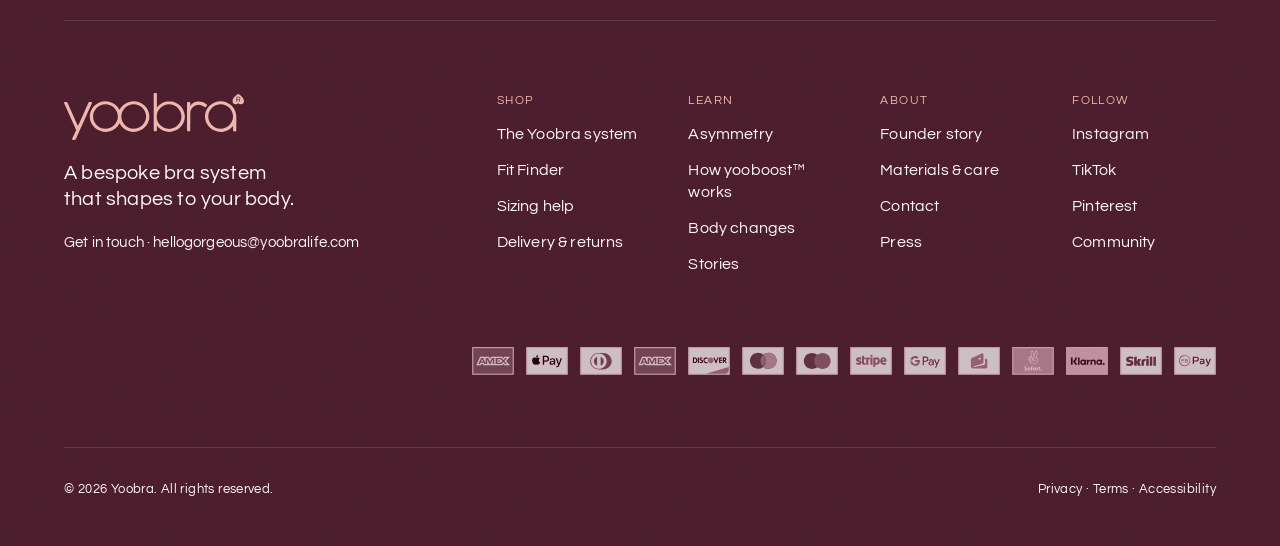
==== commit 93eb8392: "Luxury refinement layer and new founder portrait Co-Authored-By: Claude Opus 5.5 <noreply@anthropic." ====
--- a/index.html
+++ b/index.html
@@ -16,6 +16,7 @@
     if (!window.matchMedia('(prefers-reduced-motion: reduce)').matches) document.documentElement.classList.add('motion');
   </script>
   <link rel="stylesheet" href="styles.css">
+  <link rel="stylesheet" href="refine.css">
   <link rel="stylesheet" href="motion.css">
 </head>
 <body>
--- a/styles.css
+++ b/styles.css
@@ -629,7 +629,7 @@
 
 .founder { display: flex; align-items: stretch; height: 664px; padding: 40px; }
 .founder__image { position: relative; width: 600px; flex: none; overflow: hidden; }
-.founder__image img { position: absolute; inset: 0; width: 100%; height: 100%; object-fit: cover; object-position: 40% 0; }
+.founder__image img { position: absolute; inset: 0; width: 100%; height: 100%; object-fit: cover; object-position: 50% 18%; }
 .founder__copy {
   flex: 1 1 0;
   min-width: 0;
--- a/refine.css
+++ b/refine.css
@@ -0,0 +1,196 @@
+/* ==========================================================================
+   yoobra · Refinement layer
+   Same sections, copy and layout as the Figma design. This layer only polishes
+   detail: typesetting, surfaces, light, texture, edges and shadows.
+   ========================================================================== */
+
+:root {
+  /* Layered, warm shadows (plum-tinted, never grey) */
+  --shadow-soft: 0 1px 1px rgba(74, 29, 44, .04), 0 4px 10px rgba(74, 29, 44, .05), 0 18px 40px rgba(74, 29, 44, .07);
+  --shadow-float: 0 1px 2px rgba(26, 5, 13, .08), 0 8px 20px rgba(26, 5, 13, .12), 0 30px 60px rgba(26, 5, 13, .18);
+  --hairline-light: rgba(255, 248, 245, 0.14);
+  --hairline-dark: rgba(110, 31, 53, 0.10);
+  /* Film grain, generated (no image request) */
+  --grain: url("data:image/svg+xml,%3Csvg xmlns='http://www.w3.org/2000/svg' width='160' height='160'%3E%3Cfilter id='n'%3E%3CfeTurbulence type='fractalNoise' baseFrequency='.9' numOctaves='2' stitchTiles='stitch'/%3E%3CfeColorMatrix values='0 0 0 0 1 0 0 0 0 1 0 0 0 0 1 0 0 0 .55 0'/%3E%3C/filter%3E%3Crect width='100%25' height='100%25' filter='url(%23n)'/%3E%3C/svg%3E");
+}
+
+/* --------------------------------------------------------------------------
+   Typesetting
+   -------------------------------------------------------------------------- */
+body {
+  text-rendering: optimizeLegibility;
+  font-kerning: normal;
+  font-feature-settings: "kern" 1, "liga" 1;
+  -moz-osx-font-smoothing: grayscale;
+}
+h1, h2, h3, .h-display, .hero__title, .theatre__title, .system__title,
+.manifesto__title, .faq__title, .footer__big, .newsletter__title,
+.founder__quote, .proof__title, .compare-card__title, .look-card__title {
+  text-wrap: balance;
+}
+p, .proof__body, .edu__body, .fit__body, .founder__body, .faq__body, .acc p {
+  text-wrap: pretty;
+  hanging-punctuation: first;
+}
+
+/* Numerals: lining and evenly spaced, like a jeweller's engraving */
+.edu__stat, .step__num, .recog-card__num, .care-card__num, .faq-cat__num,
+.quiz__count, .fit-invite__meta, .nav__bag-count {
+  font-variant-numeric: lining-nums tabular-nums;
+}
+
+/* Founder quote: hang the opening mark so the text edge stays clean */
+.founder__quote { text-indent: -0.42em; }
+
+/* Selection in brand colours */
+::selection { background: var(--wine); color: var(--cream); }
+.gradient-wine ::selection, .footer ::selection, .hero ::selection { background: var(--peach); color: var(--plum-900); }
+
+/* Focus: a fine double ring rather than a heavy outline */
+:focus-visible {
+  outline: 1px solid var(--peach);
+  outline-offset: 4px;
+  box-shadow: 0 0 0 4px rgba(238, 182, 172, .18);
+}
+
+/* Slim scrollbar in brand tones */
+html { scrollbar-width: thin; scrollbar-color: rgba(110, 31, 53, .45) var(--page); }
+::-webkit-scrollbar { width: 10px; }
+::-webkit-scrollbar-track { background: var(--page); }
+::-webkit-scrollbar-thumb { background: rgba(110, 31, 53, .35); border: 3px solid var(--page); border-radius: 10px; }
+::-webkit-scrollbar-thumb:hover { background: rgba(110, 31, 53, .6); }
+
+/* --------------------------------------------------------------------------
+   Surfaces: silk sheen on the wine sections
+   A faint highlight sits over the existing gradient, like light on satin.
+   -------------------------------------------------------------------------- */
+.gradient-wine,
+.compare-card--brand,
+.nav__bar,
+.sticky-cta__inner {
+  background-image:
+    radial-gradient(120% 140% at 0% 0%, rgba(255, 248, 245, .07) 0%, rgba(255, 248, 245, 0) 45%),
+    radial-gradient(90% 120% at 100% 100%, rgba(26, 5, 13, .14) 0%, rgba(26, 5, 13, 0) 55%),
+    var(--wine-gradient);
+}
+.footer {
+  background-image:
+    radial-gradient(80% 60% at 15% 0%, rgba(130, 37, 63, .35) 0%, rgba(130, 37, 63, 0) 60%),
+    linear-gradient(var(--plum-900), var(--plum-900));
+}
+.announcement {
+  background-image: linear-gradient(90deg, rgba(255, 248, 245, 0) 0%, rgba(255, 248, 245, .05) 50%, rgba(255, 248, 245, 0) 100%);
+  background-color: var(--plum-900);
+  border-bottom: 1px solid rgba(255, 248, 245, .06);
+}
+
+/* Coral sections: a soft top-light so the gradient feels lit, not flat */
+.looks, .manifesto {
+  background-image:
+    radial-gradient(70% 50% at 50% 0%, rgba(255, 248, 245, .14) 0%, rgba(255, 248, 245, 0) 70%),
+    linear-gradient(180deg, var(--coral) 50%, var(--peach));
+}
+
+/* --------------------------------------------------------------------------
+   Film grain on photography and colour fields (very low, editorial)
+   -------------------------------------------------------------------------- */
+.hero, .theatre, .media-card, .manifesto__band, .founder__image, .gradient-wine, .looks, .manifesto, .footer {
+  position: relative;
+}
+.hero::after, .theatre::after, .media-card::after, .manifesto__band::after, .founder__image::after,
+.gradient-wine::after, .looks::after, .manifesto::after, .footer::after {
+  content: "";
+  position: absolute;
+  inset: 0;
+  z-index: 3;
+  pointer-events: none;
+  background-image: var(--grain);
+  background-size: 160px 160px;
+  mix-blend-mode: overlay;
+  opacity: .16;
+}
+.gradient-wine::after, .looks::after, .manifesto::after, .footer::after { opacity: .1; z-index: 0; }
+.media-card::after, .manifesto__band::after { z-index: 1; }
+.hero > .hero__statement, .hero > .hero__controls, .hero > .fit-invite, .hero > .scroll-cue,
+.theatre > .theatre__statement { z-index: 4; }
+.gradient-wine > *, .looks > *, .manifesto > *, .footer > * { position: relative; z-index: 1; }
+.founder__image > img { z-index: 0; }
+
+/* Photography: gentle vignette + a hairline edge so images sit crisply */
+.media-card::before, .manifesto__band::before, .founder__image::before {
+  content: "";
+  position: absolute;
+  inset: 0;
+  z-index: 1;
+  pointer-events: none;
+  background: radial-gradient(120% 90% at 50% 45%, rgba(26, 5, 13, 0) 55%, rgba(26, 5, 13, .28) 100%);
+  box-shadow: inset 0 0 0 1px rgba(255, 248, 245, .06);
+}
+.care-card > img, .insta-post > img { box-shadow: inset 0 0 0 1px rgba(255, 248, 245, .06); }
+
+/* Hero: deeper, more cinematic grade for headline legibility */
+.hero__overlay {
+  background:
+    linear-gradient(180deg, rgba(26, 8, 15, .18) 0%, rgba(26, 8, 15, 0) 22%),
+    linear-gradient(0deg, rgba(26, 8, 15, .62) 0%, rgba(26, 8, 15, .18) 42%, rgba(26, 8, 15, 0) 62%),
+    linear-gradient(90deg, rgba(26, 8, 15, .32) 0%, rgba(26, 8, 15, 0) 55%);
+}
+.hero__title { text-shadow: 0 2px 30px rgba(26, 5, 13, .25); }
+.theatre__overlay {
+  background:
+    radial-gradient(60% 70% at 50% 50%, rgba(26, 8, 15, .28) 0%, rgba(26, 8, 15, .08) 70%),
+    linear-gradient(0deg, rgba(26, 8, 15, .25), rgba(26, 8, 15, 0) 40%);
+}
+.theatre__title { text-shadow: 0 2px 40px rgba(26, 5, 13, .3); }
+
+/* --------------------------------------------------------------------------
+   Cards & panels: finer edges, layered shadows
+   -------------------------------------------------------------------------- */
+.compare-card--plain { border-color: var(--hairline-dark); box-shadow: var(--shadow-soft); }
+.compare-card--brand { box-shadow: var(--shadow-soft), inset 0 0 0 1px var(--hairline-light); }
+.recog-card, .care-card, .acc { box-shadow: inset 0 0 0 1px rgba(110, 31, 53, .04); }
+.look-card { box-shadow: 0 1px 0 rgba(255, 255, 255, .5) inset, var(--shadow-soft); }
+.quiz { box-shadow: var(--shadow-float); }
+.quiz__choice { border-color: rgba(155, 39, 67, .12); }
+.newsletter__card { box-shadow: inset 0 0 0 1px rgba(110, 31, 53, .05); }
+.newsletter__form { box-shadow: 0 1px 2px rgba(74, 29, 44, .04), 0 10px 30px rgba(74, 29, 44, .06); }
+.sticky-cta__inner { box-shadow: var(--shadow-float), inset 0 1px 0 rgba(255, 248, 245, .08); }
+.fit-invite { box-shadow: var(--shadow-float); }
+.step { box-shadow: inset 0 0 0 1px rgba(255, 248, 245, .05); }
+
+/* Buttons: crisp hairline highlight, tactile depth */
+.btn--cream { box-shadow: inset 0 0 0 1px rgba(255, 255, 255, .6), 0 1px 2px rgba(26, 5, 13, .08); }
+.btn--wine { box-shadow: inset 0 1px 0 rgba(255, 248, 245, .1), 0 1px 2px rgba(26, 5, 13, .12); }
+.btn--shadow { box-shadow: inset 0 0 0 1px rgba(255, 255, 255, .6), 0 4px 16px rgba(26, 5, 13, .18); }
+.nav__cta { box-shadow: inset 0 0 0 1px rgba(255, 255, 255, .6); }
+
+/* Hairlines a touch lighter so they read as detail, not structure */
+.proof__divider { background: linear-gradient(180deg, rgba(110, 31, 53, 0), rgba(110, 31, 53, .22), rgba(110, 31, 53, 0)); }
+.faq-cat + .faq-cat { border-top-color: var(--hairline-dark); }
+.footer__statement, .footer__legal { border-color: rgba(255, 248, 245, .12); }
+
+/* Payment marks: quiet until hovered */
+.footer__payments { opacity: .72; transition: opacity .9s cubic-bezier(0.33, 0, 0.13, 1); }
+.footer__payments:hover { opacity: 1; }
+
+/* Inputs: refined field */
+.newsletter__form input::placeholder { color: rgba(26, 26, 26, .55); }
+.newsletter__form input { caret-color: var(--wine); }
+
+/* Mobile sticky bar keeps the sheen without the inner corners */
+@media (max-width: 900px) {
+  .sticky-cta__inner { box-shadow: 0 -10px 30px rgba(64, 15, 31, .22), inset 0 1px 0 rgba(255, 248, 245, .08); }
+}
+
+/* Grain and vignette are decoration only: drop them for print */
+@media print {
+  .hero::after, .theatre::after, .media-card::after, .manifesto__band::after, .founder__image::after,
+  .gradient-wine::after, .looks::after, .manifesto::after, .footer::after,
+  .media-card::before, .manifesto__band::before, .founder__image::before { display: none; }
+}
+
+/* Founder portrait is shot on a light studio backdrop: no vignette, just the hairline */
+.founder__image::before { background: none; box-shadow: inset 0 0 0 1px rgba(255, 248, 245, .08); }
+.founder__image::after { opacity: .08; }
+/* Inline-block word masks inherit text-indent; reset so only the line hangs */
+.split-w { text-indent: 0; }
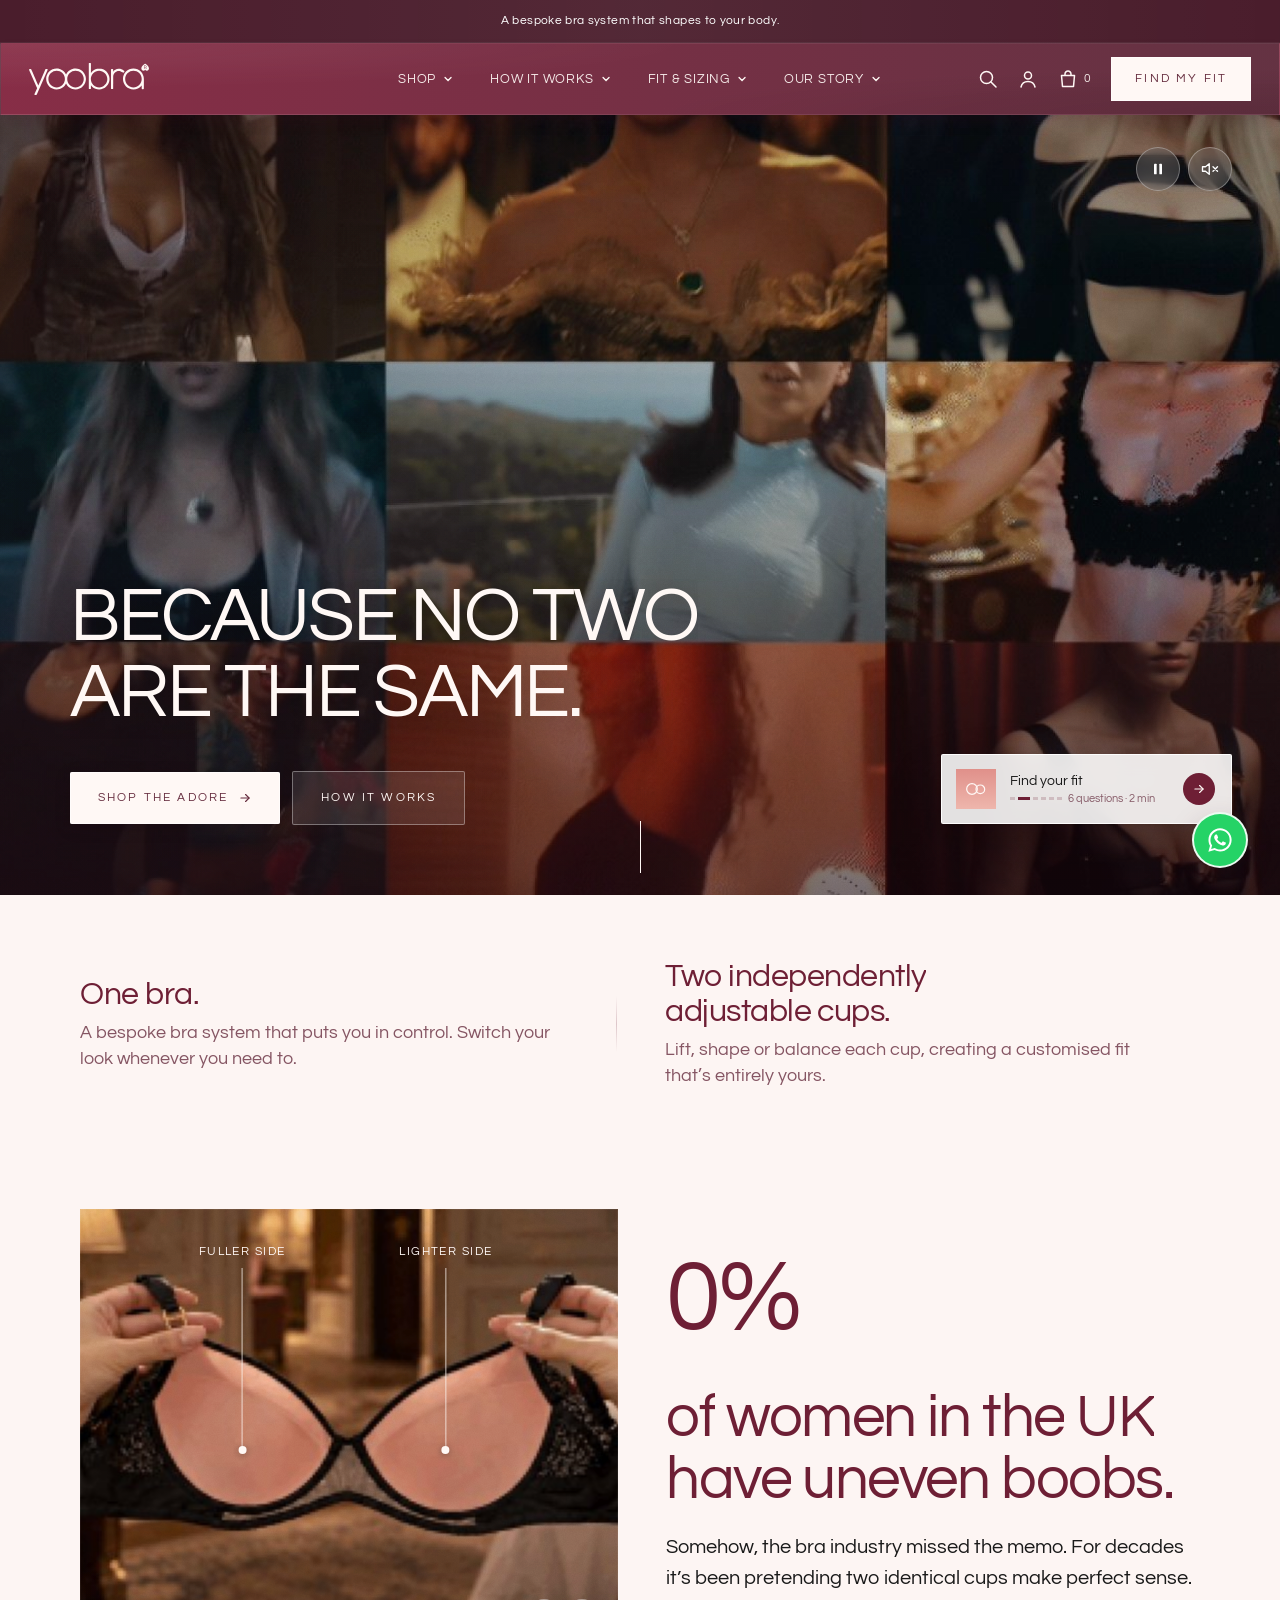
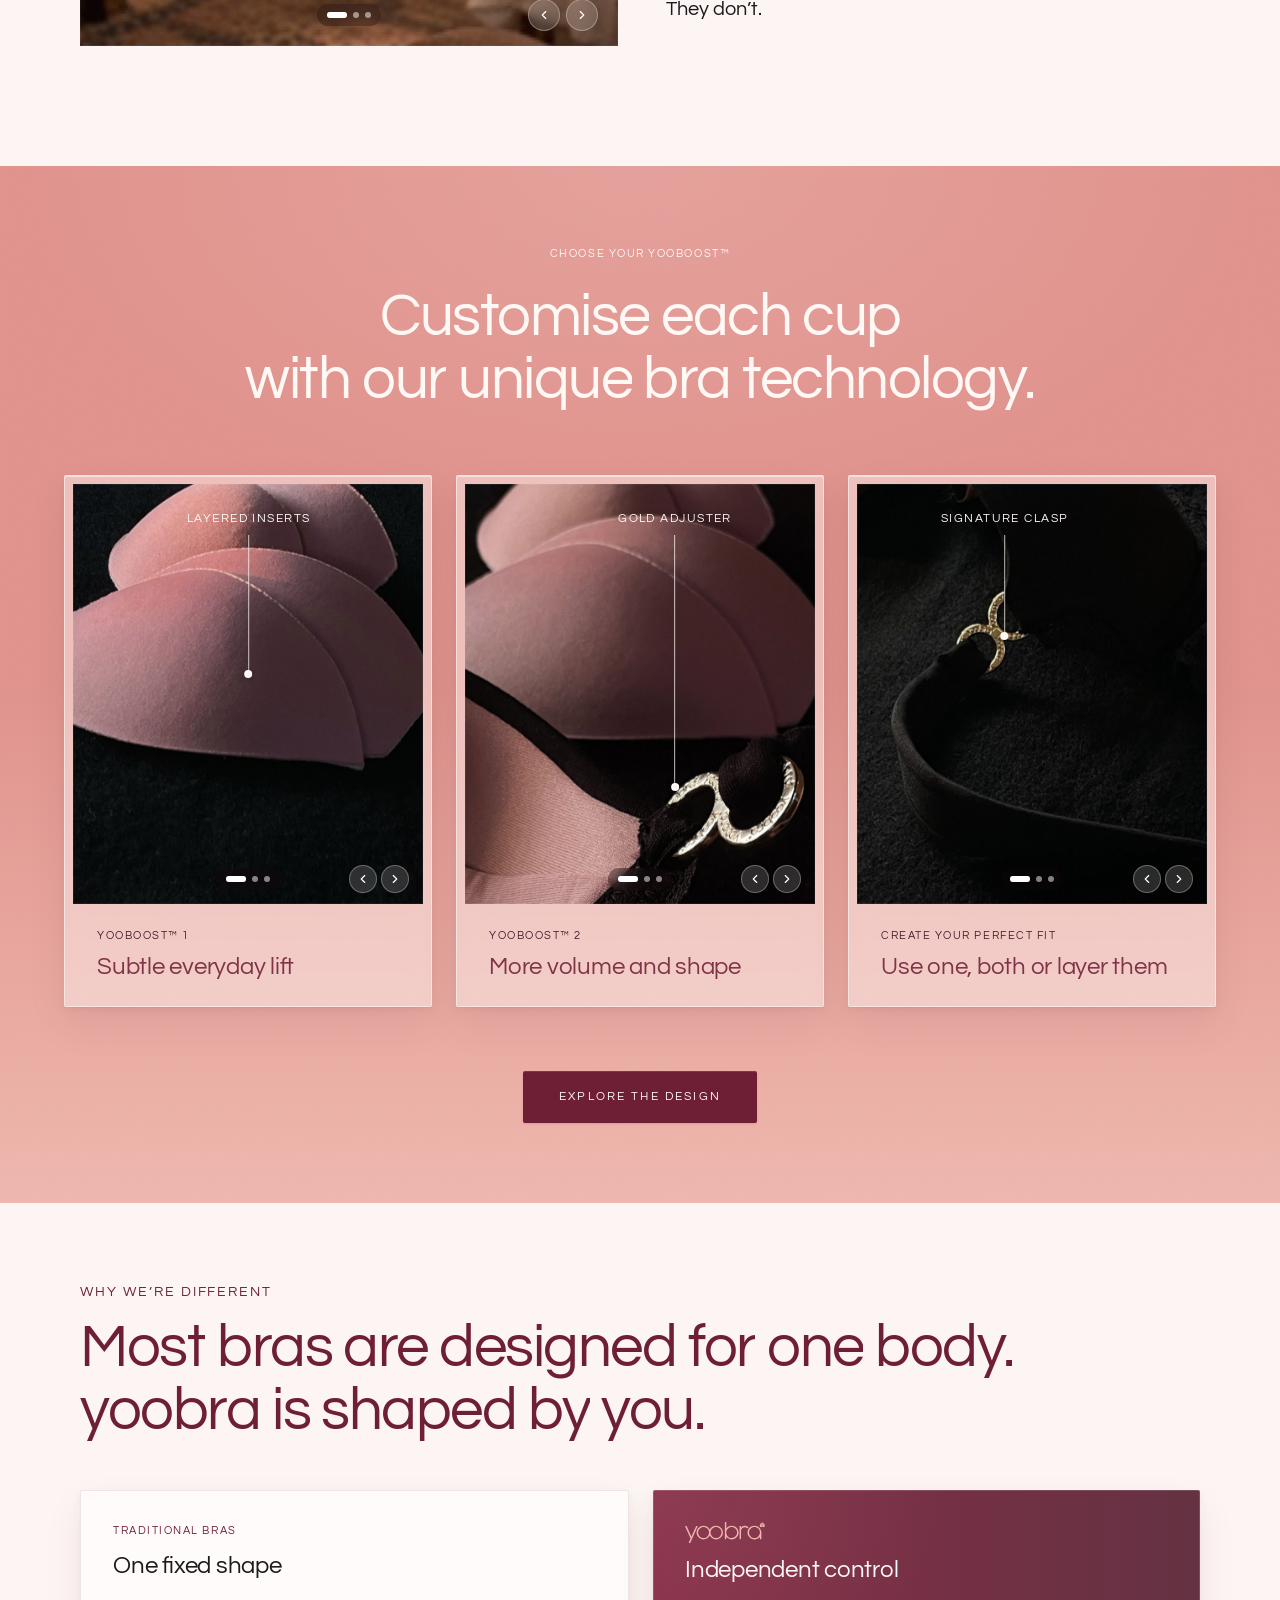
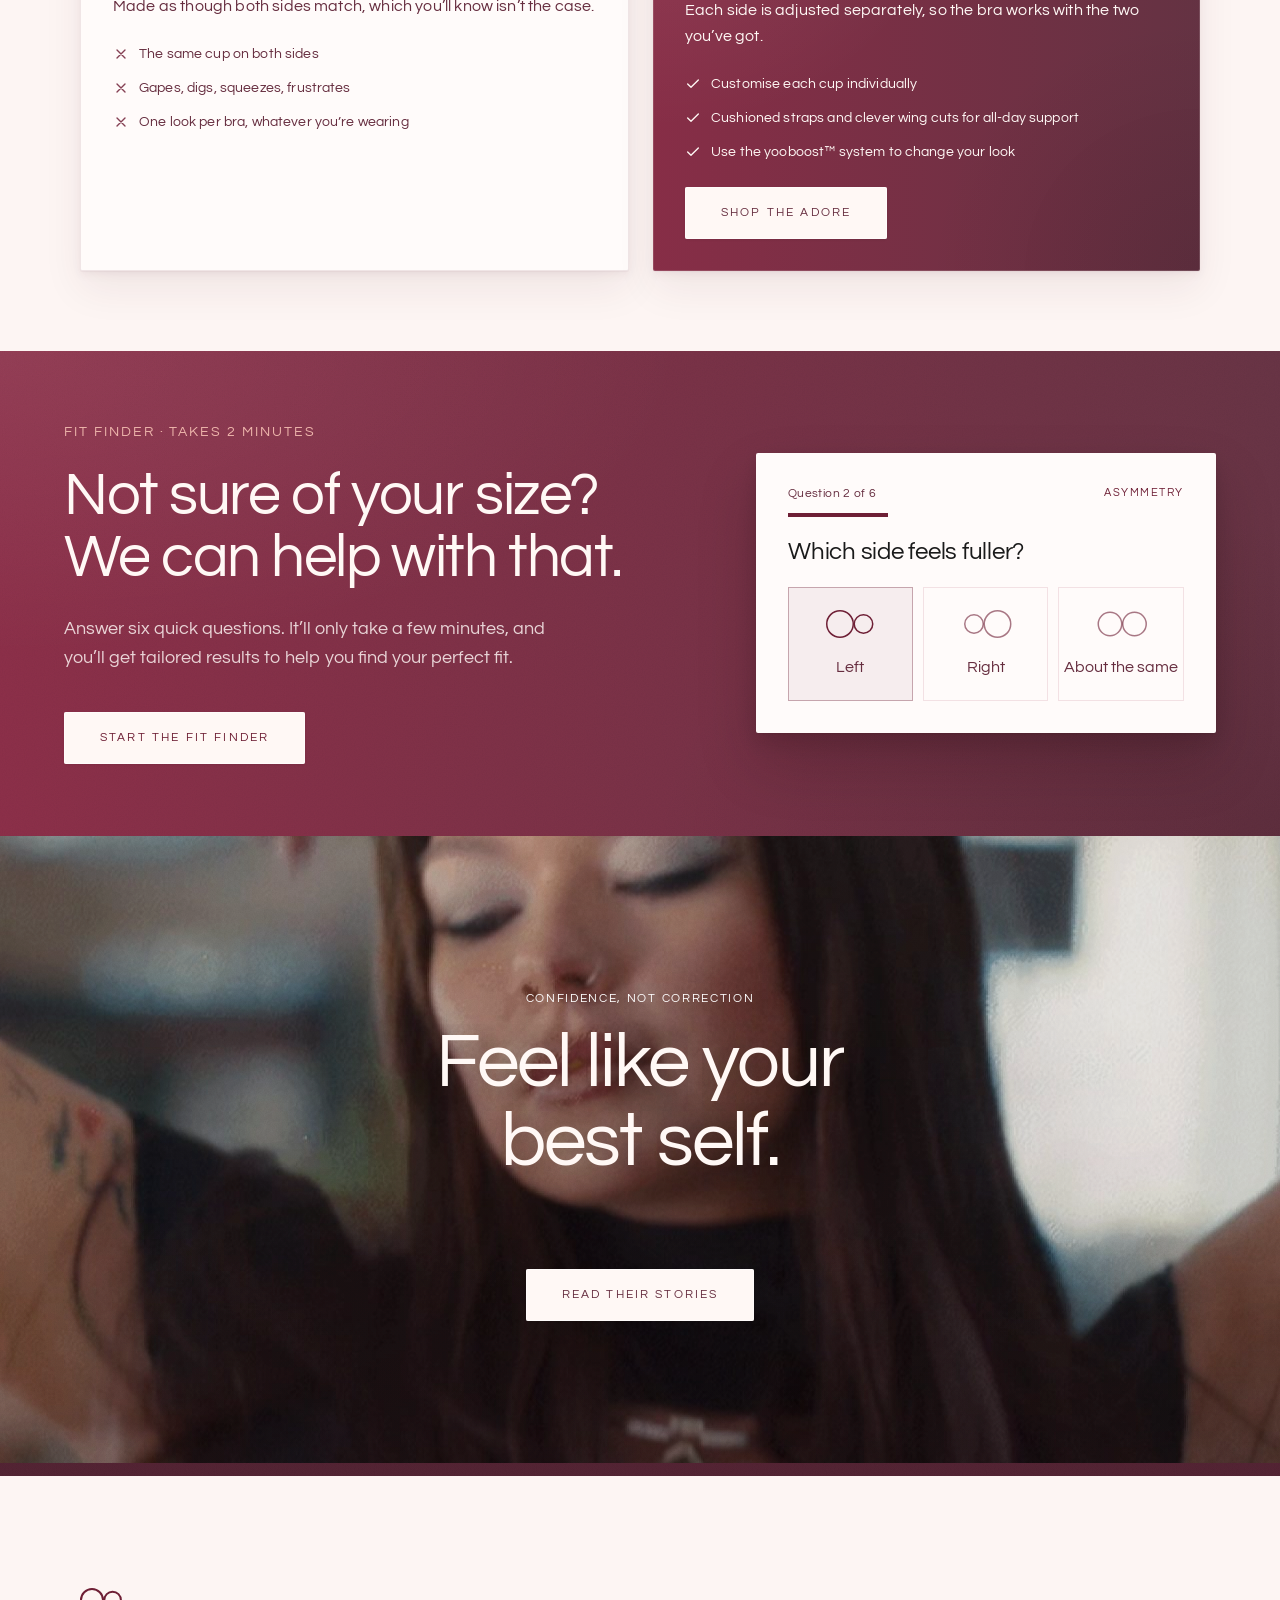
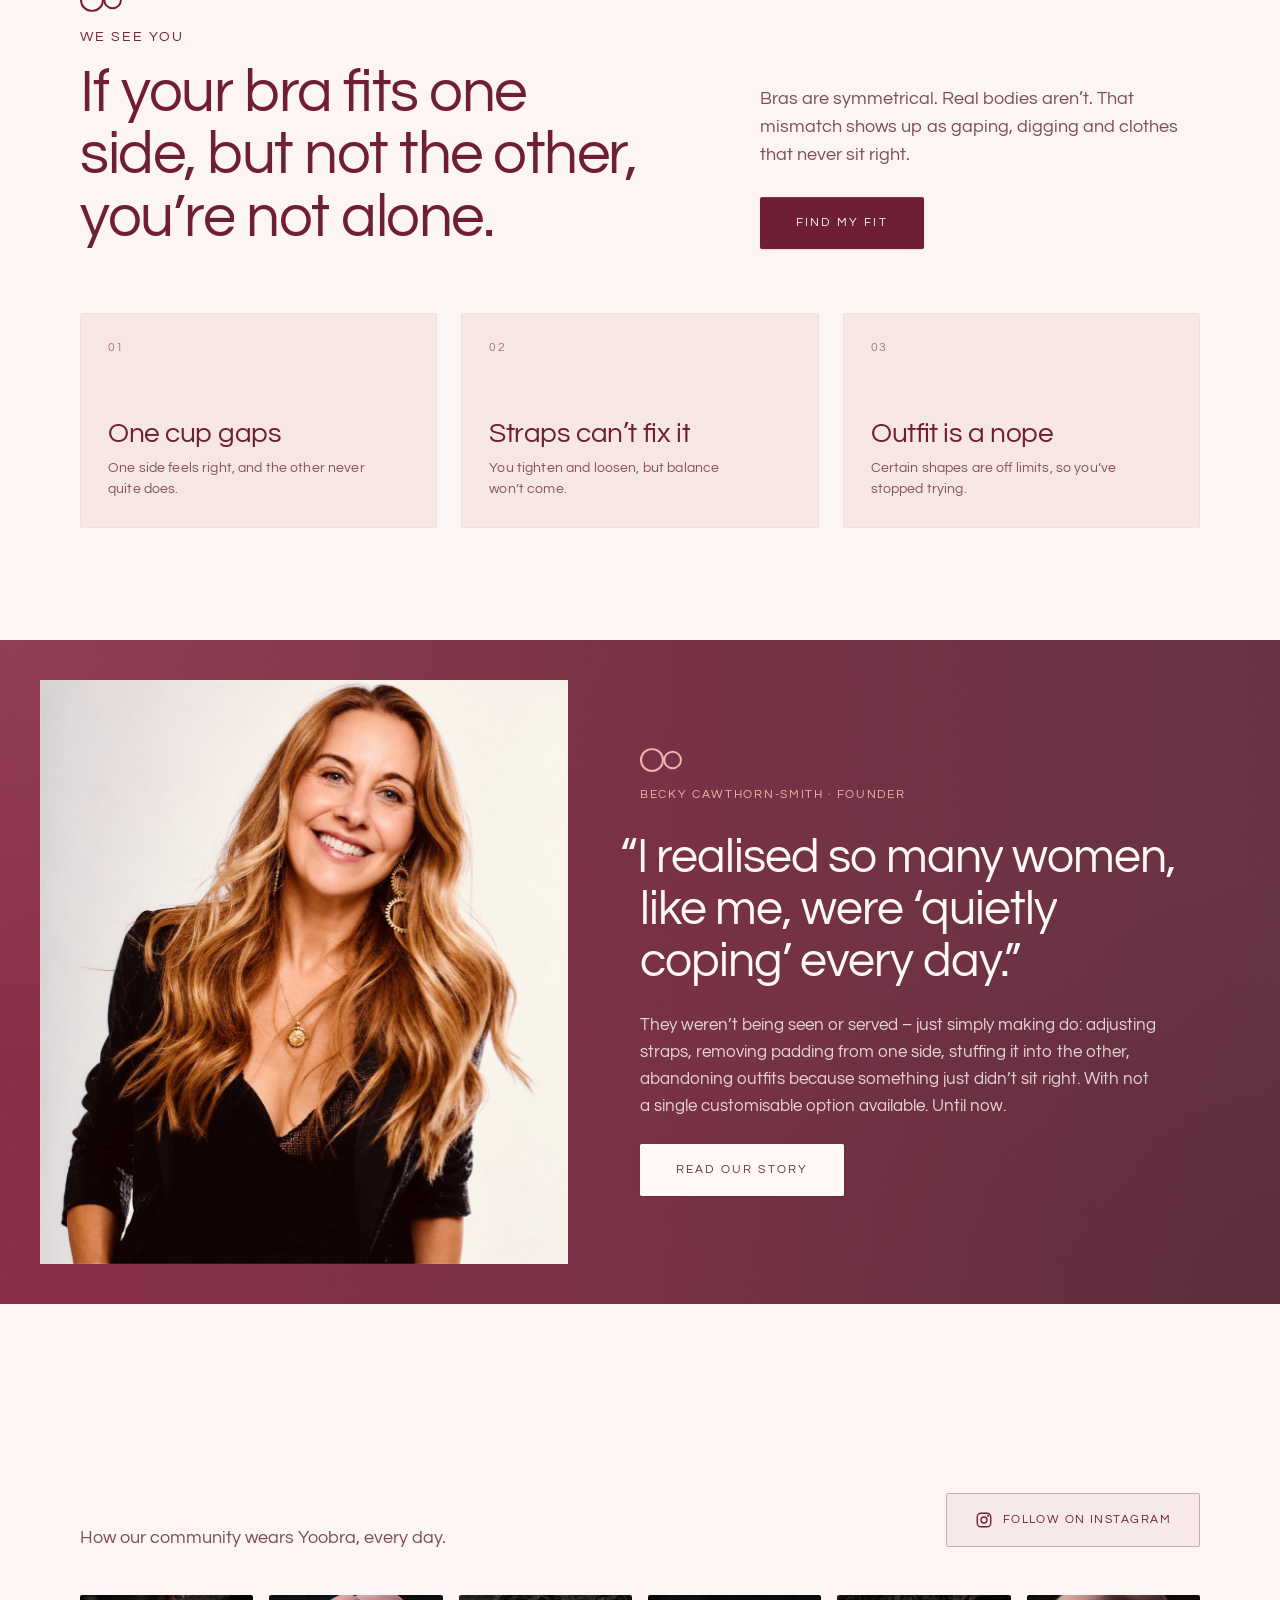
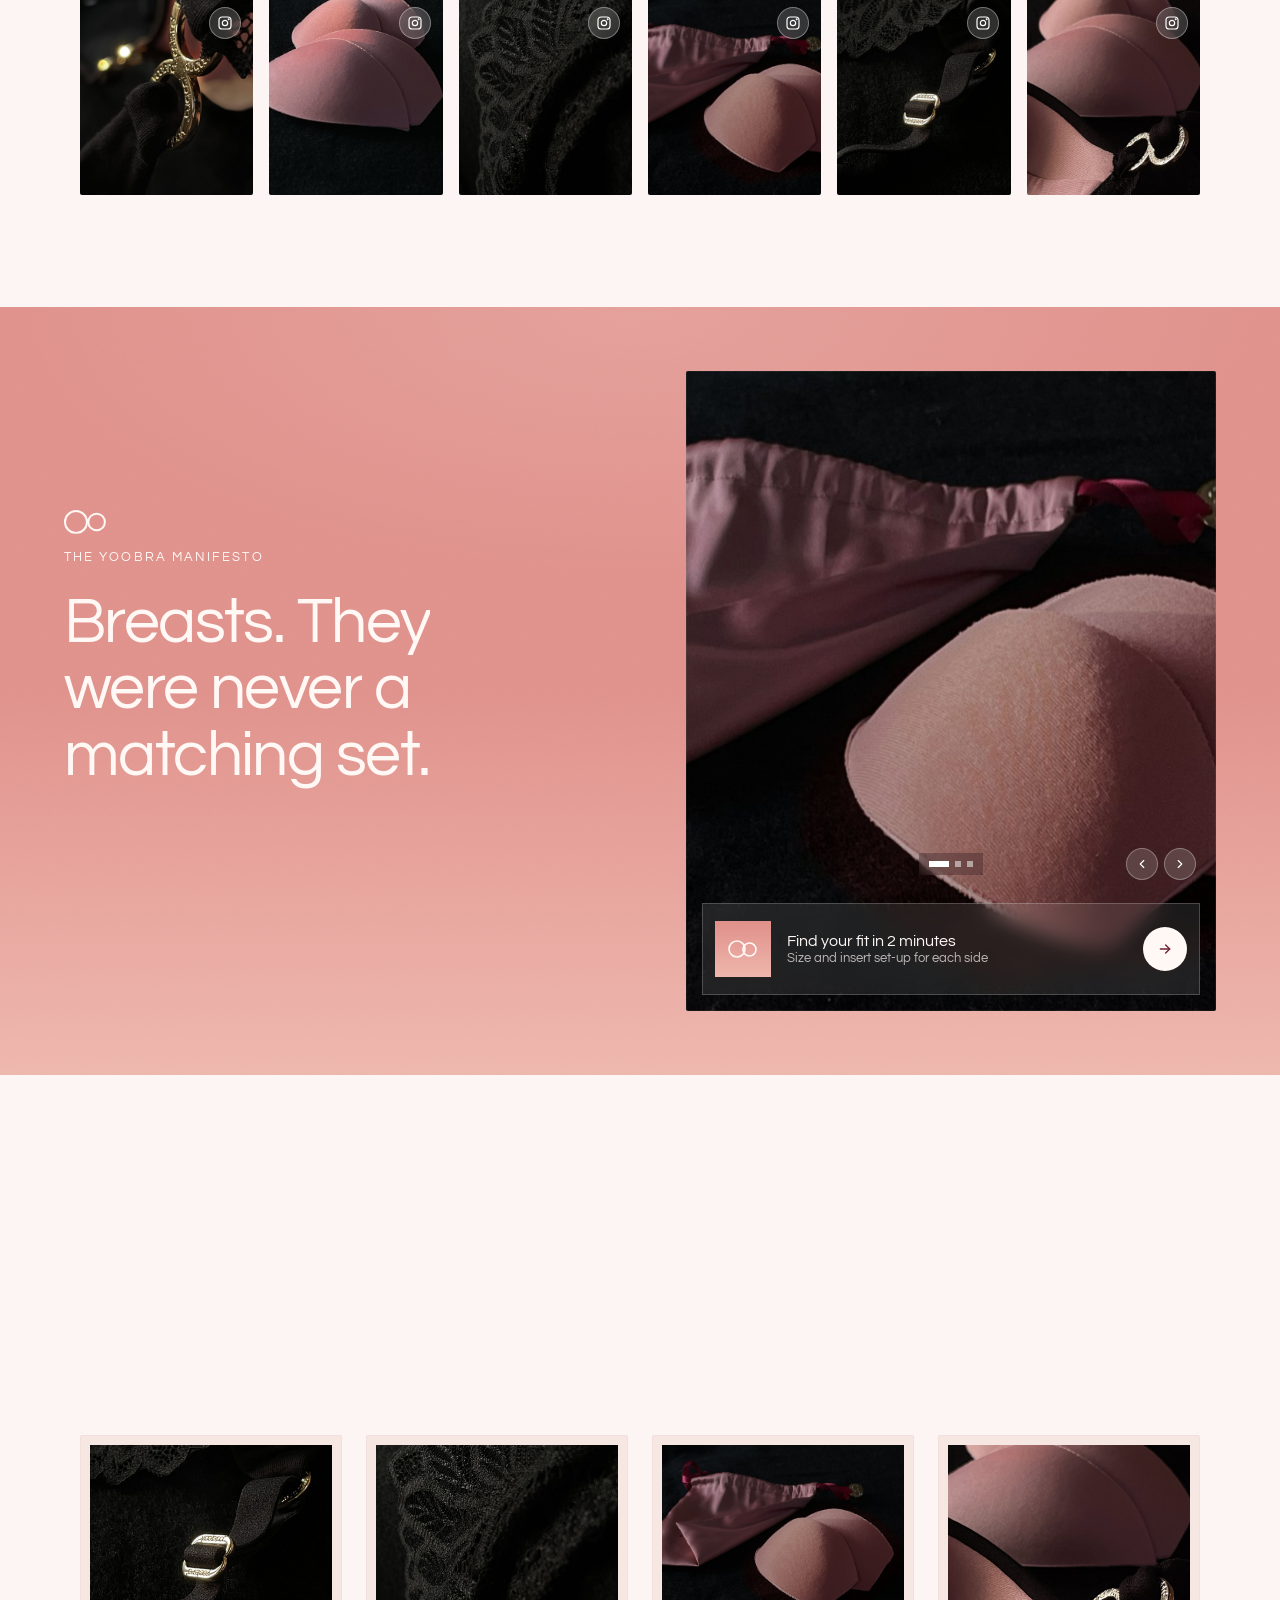
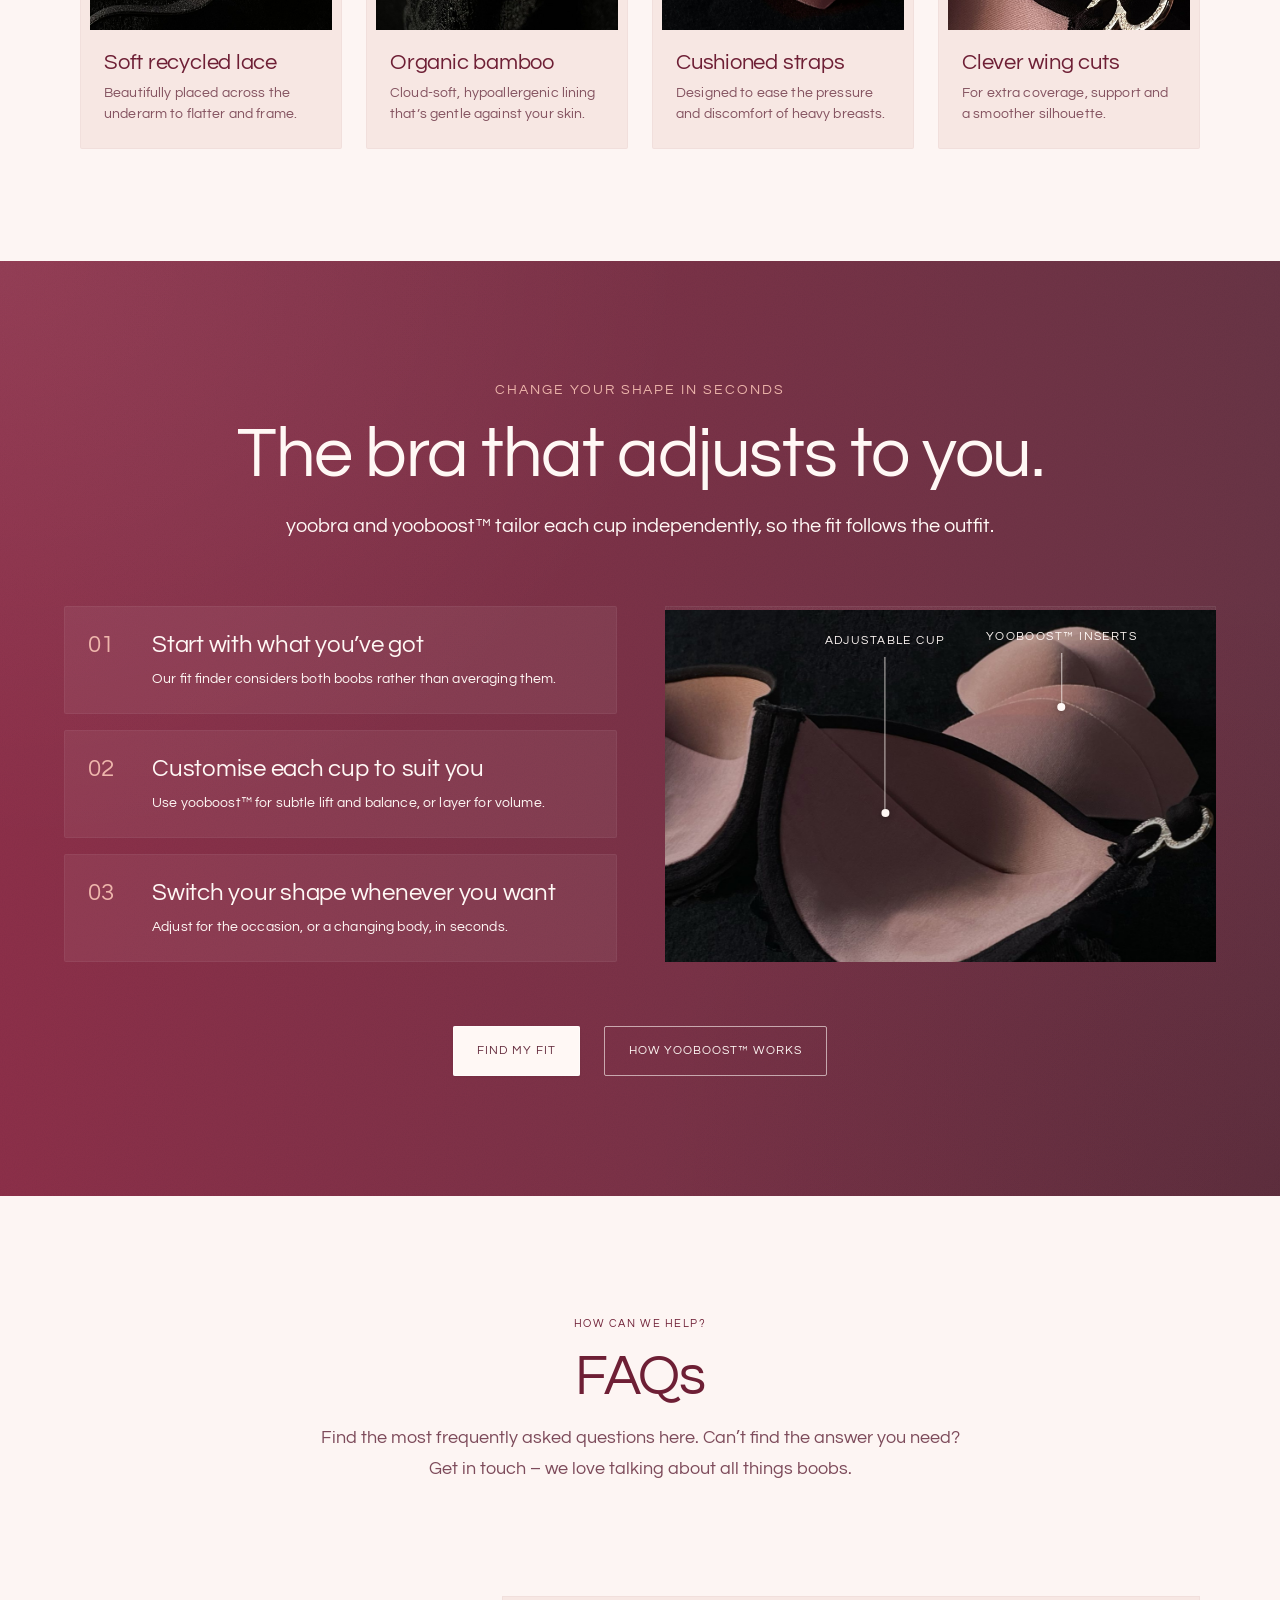
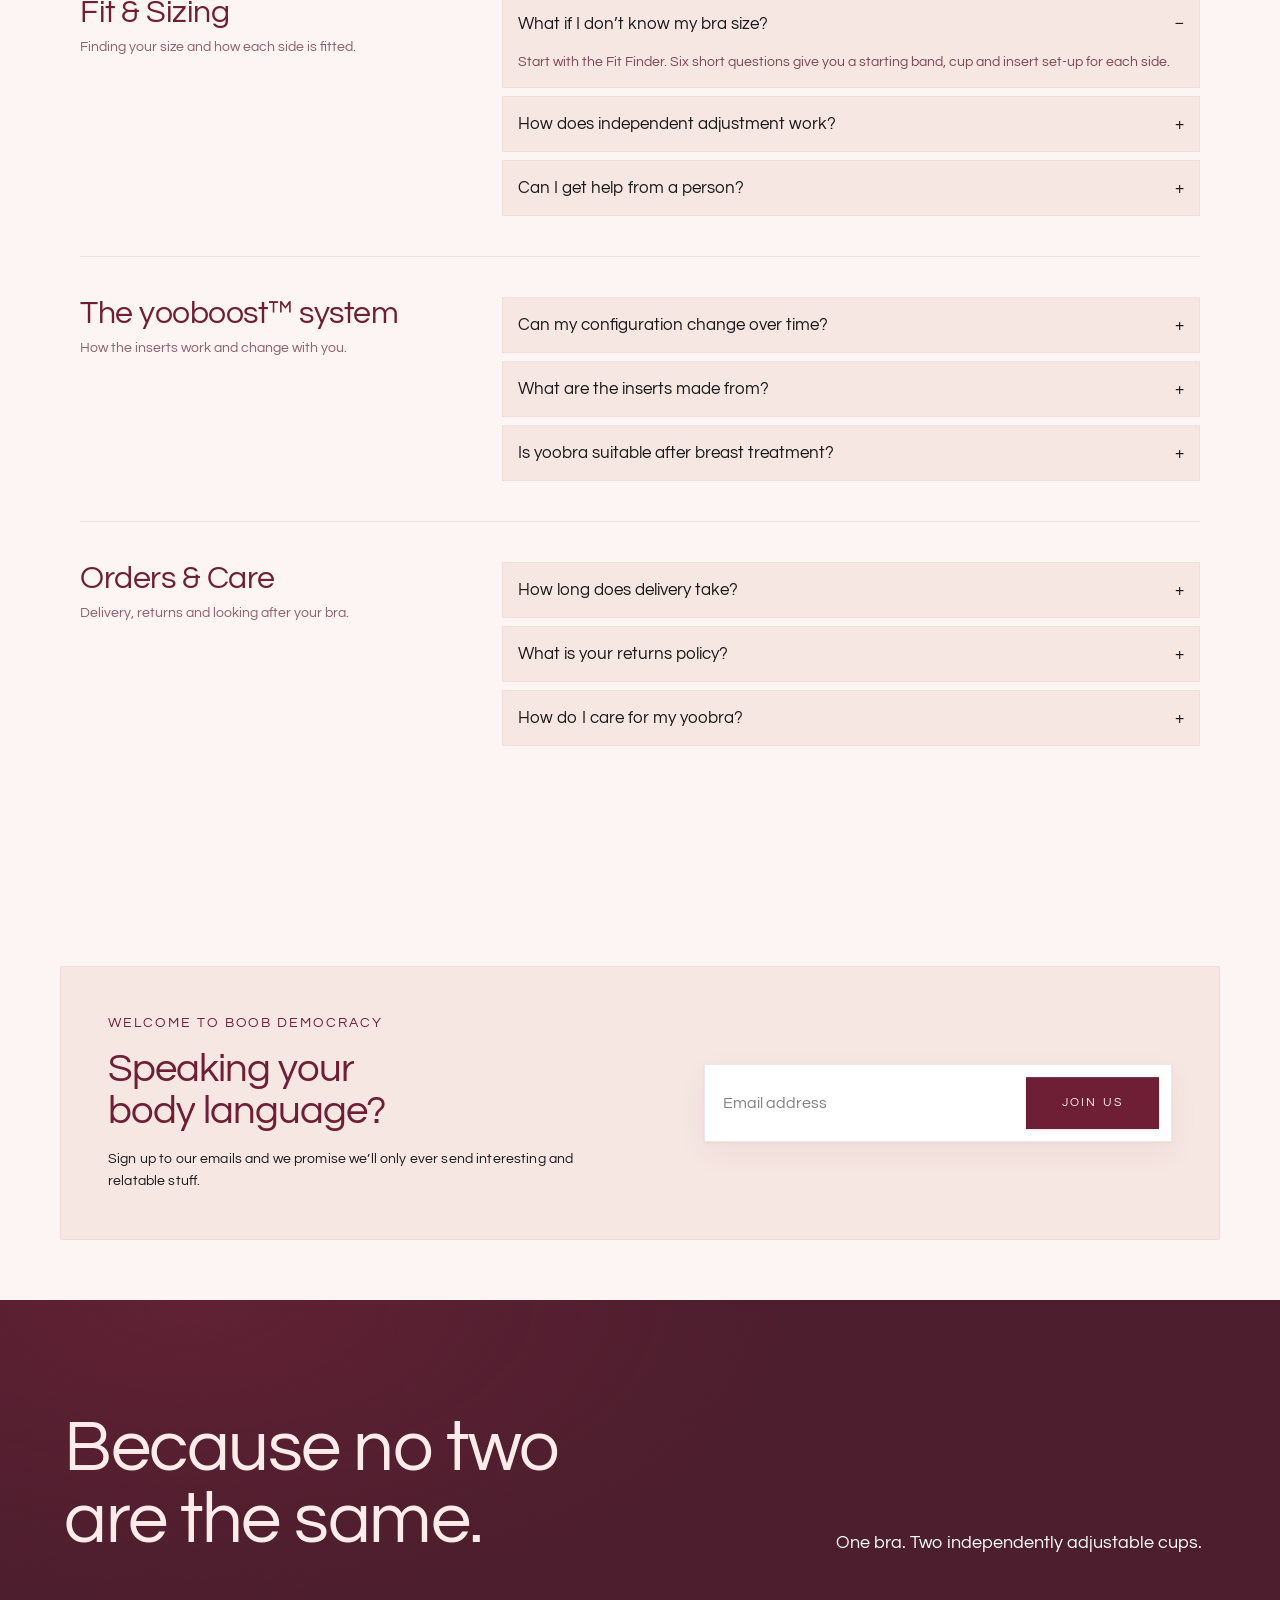
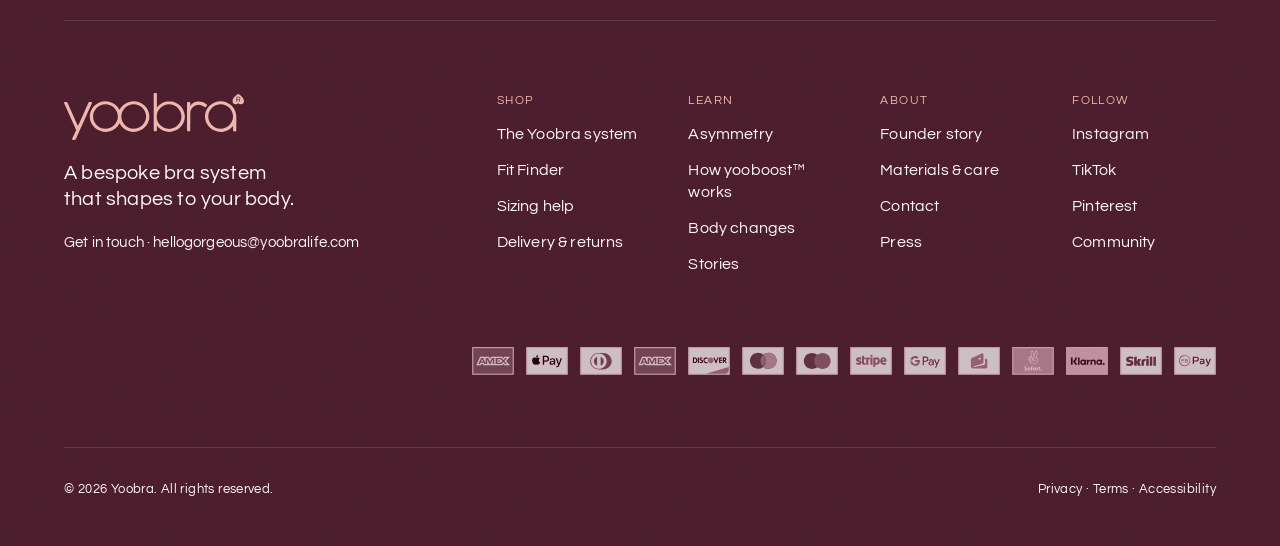
==== commit b9277bd6: "Build navigation from Figma: mega menus, search panel, mobile drawer Co-Authored-By: Claude Opus 5.5" ====
--- a/index.html
+++ b/index.html
@@ -17,6 +17,7 @@
   </script>
   <link rel="stylesheet" href="styles.css">
   <link rel="stylesheet" href="refine.css">
+  <link rel="stylesheet" href="nav.css">
   <link rel="stylesheet" href="motion.css">
 </head>
 <body>
@@ -25,15 +26,16 @@
   <div class="announcement">A bespoke bra system that shapes to your body.</div>
 
   <!-- Navigation -->
-  <header class="nav">
+  <header class="nav" id="site-nav">
     <div class="nav__bar">
       <div class="nav__left">
         <button class="icon-btn nav__menu-btn" type="button" aria-label="Open menu" aria-expanded="false" aria-controls="mobile-menu">
-          <img src="assets/icon-menu.svg" alt="" width="22" height="22">
+          <img class="nav__menu-icon" src="assets/icon-menu.svg" alt="" width="22" height="22">
+          <img class="nav__close-icon" src="assets/icon-close-menu.svg" alt="" width="22" height="22">
         </button>
-        <a class="icon-btn nav__search-m" href="/search" aria-label="Search">
+        <button class="icon-btn nav__search-m" type="button" aria-label="Search" aria-expanded="false" aria-controls="mega-search" data-search-open>
           <img src="assets/icon-search-m.svg" alt="" width="22" height="22">
-        </a>
+        </button>
       </div>
 
       <a class="nav__brand" href="/" aria-label="yoobra home">
@@ -41,14 +43,23 @@
       </a>
 
       <nav class="nav__menu" aria-label="Main">
-        <a href="/collections/all">Shop <img src="assets/icon-chevron-down.svg" alt="" width="12" height="12"></a>
-        <a href="/pages/how-it-works">How it works <img src="assets/icon-chevron-down.svg" alt="" width="12" height="12"></a>
-        <a href="/pages/fit-finder">Fit &amp; sizing <img src="assets/icon-chevron-down.svg" alt="" width="12" height="12"></a>
-        <a href="/pages/about-us">Our story <img src="assets/icon-chevron-down.svg" alt="" width="12" height="12"></a>
+        <button type="button" class="nav__trigger" aria-expanded="false" aria-controls="mega-shop" data-panel="mega-shop">Shop <img src="assets/icon-chevron-down.svg" alt="" width="12" height="12"></button>
+        <button type="button" class="nav__trigger" aria-expanded="false" aria-controls="mega-how" data-panel="mega-how">How it works <img src="assets/icon-chevron-down.svg" alt="" width="12" height="12"></button>
+        <button type="button" class="nav__trigger" aria-expanded="false" aria-controls="mega-fit" data-panel="mega-fit">Fit &amp; sizing <img src="assets/icon-chevron-down.svg" alt="" width="12" height="12"></button>
+        <button type="button" class="nav__trigger" aria-expanded="false" aria-controls="mega-story" data-panel="mega-story">Our story <img src="assets/icon-chevron-down.svg" alt="" width="12" height="12"></button>
       </nav>
 
+      <form class="nav__search-field" role="search" action="/search" id="nav-search-form">
+        <img src="assets/icon-search-field.svg" alt="" width="20" height="20">
+        <label class="visually-hidden" for="nav-search-input">Search</label>
+        <input id="nav-search-input" type="search" name="q" placeholder="Search bras, fit guides and help" autocomplete="off">
+        <button type="button" class="icon-btn nav__search-close" aria-label="Close search" data-search-close>
+          <img src="assets/icon-close.svg" alt="" width="20" height="20">
+        </button>
+      </form>
+
       <div class="nav__utilities">
-        <a class="icon-btn nav__search" href="/search" aria-label="Search"><img src="assets/icon-search.svg" alt="" width="20" height="20"></a>
+        <button class="icon-btn nav__search" type="button" aria-label="Search" aria-expanded="false" aria-controls="mega-search" data-search-open><img src="assets/icon-search.svg" alt="" width="20" height="20"></button>
         <a class="icon-btn nav__account" href="/account" aria-label="Account"><img src="assets/icon-account.svg" alt="" width="20" height="20"></a>
         <a class="nav__bag" href="/cart" aria-label="Bag, 0 items">
           <img class="nav__bag-d" src="assets/icon-bag.svg" alt="" width="20" height="20">
@@ -59,14 +70,200 @@
       </div>
     </div>
 
-    <nav class="mobile-menu" id="mobile-menu" aria-label="Mobile" hidden>
-      <a href="/collections/all">Shop</a>
-      <a href="/pages/how-it-works">How it works</a>
-      <a href="/pages/fit-finder">Fit &amp; sizing</a>
-      <a href="/pages/about-us">Our story</a>
-      <a href="/account">Account</a>
+    <!-- Desktop mega panels -->
+    <div class="mega" aria-hidden="true">
+      <div class="mega__panel" id="mega-shop" role="region" aria-label="Shop">
+        <div class="mega__inner">
+          <div class="mega__col">
+            <p class="mega__label">Bras</p>
+            <a href="/products/yoobra-adore">Yoobra Adore set</a>
+            <a href="/collections/all">Shop all bras</a>
+          </div>
+          <div class="mega__col">
+            <p class="mega__label">Shop by need</p>
+            <a href="/collections/uneven-breasts">Uneven breasts</a>
+            <a href="/collections/after-treatment">After treatment</a>
+            <a href="/collections/changing-bodies">Changing bodies</a>
+          </div>
+          <div class="mega__cards">
+            <a class="mega-card" href="/products/yoobra-adore">
+              <span class="mega-card__media"><img src="assets/system-diagram.jpg" alt="" loading="lazy"></span>
+              <span class="mega-card__title">Yoobra Adore set</span>
+              <span class="mega-card__cta">£84.00 · Shop now <span aria-hidden="true">→</span></span>
+            </a>
+            <a class="mega-card" href="/pages/fit-finder">
+              <span class="mega-card__media"><img src="assets/lace.jpg" alt="" loading="lazy"></span>
+              <span class="mega-card__title">Not sure of your size?</span>
+              <span class="mega-card__cta">Take the Fit Finder <span aria-hidden="true">→</span></span>
+            </a>
+          </div>
+        </div>
+      </div>
+
+      <div class="mega__panel" id="mega-how" role="region" aria-label="How it works">
+        <div class="mega__inner">
+          <div class="mega__col">
+            <p class="mega__label">The system</p>
+            <a href="/pages/how-it-works">How it works</a>
+            <a href="/pages/the-yoobra-design">The Yoobra Design</a>
+            <a href="/pages/how-it-works#yooboost">yooboost™ inserts explained</a>
+          </div>
+          <div class="mega__col">
+            <p class="mega__label">Learn</p>
+            <a href="/pages/asymmetry">Asymmetry is normal</a>
+            <a href="/pages/materials-care">Care &amp; materials</a>
+          </div>
+          <div class="mega__cards">
+            <a class="mega-card" href="/pages/how-it-works">
+              <span class="mega-card__media"><img src="assets/system-diagram.jpg" alt="" loading="lazy"></span>
+              <span class="mega-card__title">One bra. Two adjustable cups.</span>
+              <span class="mega-card__cta">See how it works <span aria-hidden="true">→</span></span>
+            </a>
+          </div>
+        </div>
+      </div>
+
+      <div class="mega__panel" id="mega-fit" role="region" aria-label="Fit and sizing">
+        <div class="mega__inner">
+          <div class="mega__col">
+            <p class="mega__label">Find your fit</p>
+            <a href="/pages/fit-finder">Fit Finder</a>
+            <a href="/pages/fitting-guide">Fitting guide</a>
+            <a href="/pages/size-guide">Size guide</a>
+          </div>
+          <div class="mega__col">
+            <p class="mega__label">Help</p>
+            <a href="/pages/fit-consultation">Book a fit consultation</a>
+            <a href="/pages/delivery-returns">Delivery &amp; returns</a>
+          </div>
+          <div class="mega__cards">
+            <a class="mega-card" href="/pages/fit-finder">
+              <span class="mega-card__media"><img src="assets/clasp-macro.jpg" alt="" loading="lazy"></span>
+              <span class="mega-card__title">Your fit in about 2 minutes</span>
+              <span class="mega-card__cta">Start the Fit Finder <span aria-hidden="true">→</span></span>
+            </a>
+          </div>
+        </div>
+      </div>
+
+      <div class="mega__panel" id="mega-story" role="region" aria-label="Our story">
+        <div class="mega__inner">
+          <div class="mega__col">
+            <p class="mega__label">About</p>
+            <a href="/pages/about-us">About us</a>
+            <a href="/pages/about-us#founder">Founder story</a>
+            <a href="/pages/press">Press</a>
+          </div>
+          <div class="mega__col">
+            <p class="mega__label">Community</p>
+            <a href="/pages/yoobra-sisters">Yoobra Sisters</a>
+            <a href="/pages/yoobra-sisters#stories">Real stories</a>
+          </div>
+          <div class="mega__cards">
+            <a class="mega-card" href="/pages/yoobra-sisters">
+              <span class="mega-card__media"><img src="assets/look-2.jpg" alt="" loading="lazy"></span>
+              <span class="mega-card__title">Meet the Yoobra Sisters</span>
+              <span class="mega-card__cta">Join the community <span aria-hidden="true">→</span></span>
+            </a>
+          </div>
+        </div>
+      </div>
+
+      <div class="mega__panel mega__panel--search" id="mega-search" role="region" aria-label="Search suggestions">
+        <div class="mega__inner">
+          <div class="mega__group mega__group--chips">
+            <p class="mega__label">Popular searches</p>
+            <div class="mega__chips">
+              <a class="chip" href="/pages/fit-finder">Fit Finder</a>
+              <a class="chip" href="/pages/size-guide">Size guide</a>
+              <a class="chip" href="/products/yoobra-adore">Adore</a>
+              <a class="chip" href="/pages/how-it-works#yooboost">yooboost™ inserts</a>
+              <a class="chip" href="/collections/uneven-breasts">Uneven breasts</a>
+              <a class="chip" href="/pages/delivery-returns">Returns</a>
+            </div>
+          </div>
+          <div class="mega__group">
+            <p class="mega__label">Products</p>
+            <a class="search-product" href="/products/yoobra-adore">
+              <span class="search-product__thumb"><img src="assets/system-diagram.jpg" alt="" loading="lazy"></span>
+              <span class="search-product__text"><span>Yoobra Adore set</span><small>£84.00</small></span>
+            </a>
+          </div>
+          <div class="mega__group mega__group--guides">
+            <p class="mega__label">Guides</p>
+            <a class="guide-link" href="/pages/fitting-guide">How to measure without overthinking it</a>
+            <a class="guide-link" href="/pages/body-changes">Your breasts can change — and that is normal</a>
+          </div>
+        </div>
+      </div>
+    </div>
+
+    <!-- Mobile drawer -->
+    <nav class="drawer" id="mobile-menu" aria-label="Mobile" hidden>
+      <div class="drawer__list">
+        <div class="drawer__item">
+          <button type="button" class="drawer__toggle" aria-expanded="false" aria-controls="drawer-shop">Shop <img src="assets/icon-chevron-right.svg" alt="" width="16" height="16"></button>
+          <div class="drawer__sub" id="drawer-shop">
+            <div class="drawer__sub-inner">
+              <a href="/products/yoobra-adore">Yoobra Adore set</a>
+              <a href="/collections/all">Shop all bras</a>
+              <a href="/collections/uneven-breasts">Uneven breasts</a>
+              <a href="/collections/after-treatment">After treatment</a>
+              <a href="/collections/changing-bodies">Changing bodies</a>
+            </div>
+          </div>
+        </div>
+        <div class="drawer__item">
+          <button type="button" class="drawer__toggle" aria-expanded="false" aria-controls="drawer-how">How it works <img src="assets/icon-chevron-right.svg" alt="" width="16" height="16"></button>
+          <div class="drawer__sub" id="drawer-how">
+            <div class="drawer__sub-inner">
+              <a href="/pages/how-it-works">How it works</a>
+              <a href="/pages/the-yoobra-design">The Yoobra Design</a>
+              <a href="/pages/how-it-works#yooboost">yooboost™ inserts explained</a>
+              <a href="/pages/asymmetry">Asymmetry is normal</a>
+              <a href="/pages/materials-care">Care &amp; materials</a>
+            </div>
+          </div>
+        </div>
+        <div class="drawer__item">
+          <button type="button" class="drawer__toggle" aria-expanded="false" aria-controls="drawer-fit">Fit &amp; sizing <img src="assets/icon-chevron-right.svg" alt="" width="16" height="16"></button>
+          <div class="drawer__sub" id="drawer-fit">
+            <div class="drawer__sub-inner">
+              <a href="/pages/fit-finder">Fit Finder</a>
+              <a href="/pages/fitting-guide">Fitting guide</a>
+              <a href="/pages/size-guide">Size guide</a>
+              <a href="/pages/fit-consultation">Book a fit consultation</a>
+            </div>
+          </div>
+        </div>
+        <div class="drawer__item">
+          <button type="button" class="drawer__toggle" aria-expanded="false" aria-controls="drawer-story">Our story <img src="assets/icon-chevron-right.svg" alt="" width="16" height="16"></button>
+          <div class="drawer__sub" id="drawer-story">
+            <div class="drawer__sub-inner">
+              <a href="/pages/about-us">About us</a>
+              <a href="/pages/about-us#founder">Founder story</a>
+              <a href="/pages/press">Press</a>
+              <a href="/pages/yoobra-sisters">Yoobra Sisters</a>
+              <a href="/pages/yoobra-sisters#stories">Real stories</a>
+            </div>
+          </div>
+        </div>
+      </div>
+      <div class="drawer__foot">
+        <div class="drawer__promo">
+          <p class="drawer__promo-title">Not sure of your size?</p>
+          <p class="drawer__promo-body">Six questions, about two minutes.</p>
+          <a class="btn btn--cream drawer__promo-btn" href="/pages/fit-finder">Find my fit</a>
+        </div>
+        <a class="drawer__account" href="/account"><img src="assets/icon-user.svg" alt="" width="20" height="20">Log in / Create account</a>
+        <div class="drawer__social">
+          <a href="https://www.instagram.com/yoobralife" target="_blank" rel="noopener">Instagram</a>
+          <a href="https://www.facebook.com/yoobralife" target="_blank" rel="noopener">Facebook</a>
+        </div>
+      </div>
     </nav>
   </header>
+  <div class="nav-scrim" aria-hidden="true"></div>
 
   <main>
 
--- a/styles.css
+++ b/styles.css
@@ -629,7 +629,7 @@
 
 .founder { display: flex; align-items: stretch; height: 664px; padding: 40px; }
 .founder__image { position: relative; width: 600px; flex: none; overflow: hidden; }
-.founder__image img { position: absolute; inset: 0; width: 100%; height: 100%; object-fit: cover; object-position: 50% 18%; }
+.founder__image img { position: absolute; inset: 0; width: 100%; height: 100%; object-fit: cover; object-position: 50% 0; transform-origin: 50% 0; will-change: transform; }
 .founder__copy {
   flex: 1 1 0;
   min-width: 0;
--- a/nav.css
+++ b/nav.css
@@ -0,0 +1,366 @@
+/* ==========================================================================
+   yoobra · Navigation (Figma: 06 · Components → Nav/Header · Desktop / Mobile,
+   Theme = Dark). Mega panels, search state and mobile drawer.
+   ========================================================================== */
+
+:root {
+  --nav-ease: cubic-bezier(0.22, 1, 0.36, 1);
+  --nav-silk: cubic-bezier(0.33, 0, 0.13, 1);
+}
+
+.nav { z-index: 70; }
+
+/* --------------------------------------------------------------------------
+   Desktop triggers
+   -------------------------------------------------------------------------- */
+.nav__menu .nav__trigger {
+  position: relative;
+  display: flex;
+  align-items: center;
+  gap: 6px;
+  padding: 8px 0;
+  font-size: 13px;
+  line-height: 18px;
+  letter-spacing: 0.78px;
+  text-transform: uppercase;
+  color: rgba(255, 248, 245, 0.92);
+  white-space: nowrap;
+  transition: color .8s var(--nav-silk);
+}
+.nav__menu .nav__trigger img { width: 12px; height: 12px; transition: transform .8s var(--nav-ease); }
+.nav__menu .nav__trigger::after {
+  content: "";
+  position: absolute;
+  left: 0; right: 18px; bottom: 2px;
+  height: 1px;
+  background: var(--peach);
+  transform: scaleX(0);
+  transform-origin: right;
+  transition: transform .8s var(--nav-silk);
+}
+.nav__menu .nav__trigger:hover,
+.nav__menu .nav__trigger[aria-expanded="true"] { color: #fff; }
+.nav__menu .nav__trigger:hover::after,
+.nav__menu .nav__trigger[aria-expanded="true"]::after { transform: scaleX(1); transform-origin: left; }
+.nav__menu .nav__trigger[aria-expanded="true"] img { transform: rotate(180deg); }
+/* dim the siblings while one is open, so the active item reads clearly */
+.nav.is-open .nav__menu .nav__trigger:not([aria-expanded="true"]) { color: rgba(255, 248, 245, 0.6); }
+
+.nav__utilities button.icon-btn { cursor: pointer; }
+
+/* --------------------------------------------------------------------------
+   Search field (replaces the menu while search is open)
+   -------------------------------------------------------------------------- */
+.nav__search-field {
+  position: absolute;
+  left: 50%;
+  top: 50%;
+  width: 560px;
+  max-width: calc(100% - 520px);
+  display: flex;
+  align-items: center;
+  gap: 12px;
+  opacity: 0;
+  visibility: hidden;
+  transform: translate(-50%, calc(-50% + 6px));
+  transition: opacity .6s var(--nav-ease), transform .8s var(--nav-ease), visibility 0s linear .6s;
+}
+.nav__search-field > img { width: 20px; height: 20px; position: absolute; left: 16px; pointer-events: none; }
+.nav__search-field input {
+  flex: 1 1 auto;
+  min-width: 0;
+  height: 46px;
+  padding: 12px 16px 12px 44px;
+  background: rgba(102, 45, 63, 0.6);
+  border: 1px solid var(--peach);
+  border-radius: 4px;
+  font: inherit;
+  font-size: 15px;
+  line-height: 20px;
+  color: var(--cream);
+  outline: none;
+  transition: border-color .6s var(--nav-silk), background-color .6s var(--nav-silk);
+}
+.nav__search-field input::placeholder { color: #d9cfc9; opacity: 1; }
+.nav__search-field input:focus { background: rgba(102, 45, 63, 0.85); border-color: #fff; box-shadow: none; outline: none; }
+.nav__search-field input::-webkit-search-cancel-button { display: none; }
+.nav__search-close { width: 32px; height: 32px; flex: none; cursor: pointer; border-radius: 50%; transition: background-color .6s var(--nav-silk); }
+.nav__search-close:hover { background: rgba(255, 248, 245, .1); }
+
+.nav.is-searching .nav__menu { opacity: 0; visibility: hidden; transition: opacity .3s ease, visibility 0s linear .3s; }
+.nav.is-searching .nav__search-field { opacity: 1; visibility: visible; transform: translate(-50%, -50%); transition: opacity .7s var(--nav-ease) .1s, transform .9s var(--nav-ease) .1s, visibility 0s; }
+.nav.is-searching .nav__search { display: none; }
+.nav__menu { transition: opacity .6s var(--nav-ease) .1s, visibility 0s; }
+
+/* --------------------------------------------------------------------------
+   Mega panel
+   -------------------------------------------------------------------------- */
+.mega {
+  position: absolute;
+  left: 0;
+  right: 0;
+  top: 100%;
+  pointer-events: none;
+}
+.mega__panel {
+  position: absolute;
+  inset: 0 0 auto 0;
+  background: var(--plum-700);
+  background-image:
+    radial-gradient(90% 140% at 0% 0%, rgba(255, 248, 245, .05) 0%, rgba(255, 248, 245, 0) 50%),
+    linear-gradient(var(--plum-700), var(--plum-700));
+  border-top: 1px solid rgba(255, 248, 245, 0.12);
+  border-bottom: 1px solid rgba(255, 248, 245, 0.12);
+  box-shadow: 0 16px 32px rgba(0, 0, 0, 0.1), 0 40px 80px rgba(26, 5, 13, .18);
+  opacity: 0;
+  visibility: hidden;
+  clip-path: inset(0 0 100% 0);
+  transition: clip-path .7s var(--nav-ease), opacity .5s var(--nav-ease), visibility 0s linear .7s;
+}
+.mega__panel.is-open {
+  opacity: 1;
+  visibility: visible;
+  pointer-events: auto;
+  clip-path: inset(0 0 -60px 0);
+  transition: clip-path .9s var(--nav-ease), opacity .6s var(--nav-ease), visibility 0s;
+}
+/* Switching between panels: crossfade without re-opening the curtain */
+.mega.is-switching .mega__panel { transition: opacity .45s var(--nav-ease), visibility 0s linear .45s; clip-path: inset(0 0 -60px 0); }
+.mega.is-switching .mega__panel.is-open { transition: opacity .55s var(--nav-ease) .05s, visibility 0s; }
+
+.mega__inner {
+  max-width: 1440px;
+  margin: 0 auto;
+  display: flex;
+  align-items: flex-start;
+  gap: 64px;
+  padding: 40px 80px 48px;
+}
+.mega__col { width: 220px; flex: none; display: flex; flex-direction: column; align-items: flex-start; gap: 14px; }
+.mega__label { font-size: 11px; line-height: 16px; letter-spacing: 1.54px; text-transform: uppercase; color: var(--peach); margin-bottom: 0; }
+.mega__col a {
+  position: relative;
+  font-size: 18px;
+  line-height: 26px;
+  letter-spacing: -0.18px;
+  color: var(--cream);
+  transition: color .7s var(--nav-silk), translate .7s var(--nav-silk);
+}
+.mega__col a::after {
+  content: "";
+  position: absolute;
+  left: 0; right: 0; bottom: 0;
+  height: 1px;
+  background: rgba(238, 182, 172, .7);
+  transform: scaleX(0);
+  transform-origin: right;
+  transition: transform .8s var(--nav-silk);
+}
+.mega__col a:hover { color: #fff; translate: 4px 0; }
+.mega__col a:hover::after { transform: scaleX(1); transform-origin: left; }
+
+.mega__cards { margin-left: auto; display: flex; gap: 24px; }
+.mega-card { width: 300px; display: flex; flex-direction: column; gap: 12px; }
+.mega-card__media { position: relative; display: block; height: 200px; overflow: hidden; background: rgba(255, 248, 245, .06); }
+.mega-card__media::after { content: ""; position: absolute; inset: 0; box-shadow: inset 0 0 0 1px rgba(255, 248, 245, .06); background: linear-gradient(180deg, rgba(26, 5, 13, 0) 55%, rgba(26, 5, 13, .25)); }
+.mega-card__media img { width: 100%; height: 100%; object-fit: cover; transition: transform 1.8s var(--nav-silk); }
+.mega-card:hover .mega-card__media img { transform: scale(1.06); }
+.mega-card__title { font-size: 18px; line-height: 24px; letter-spacing: -0.18px; color: var(--cream); }
+.mega-card__cta { font-size: 13px; line-height: 18px; letter-spacing: 0.52px; text-transform: uppercase; color: var(--peach); transition: color .7s var(--nav-silk); }
+.mega-card__cta span { display: inline-block; transition: transform .8s var(--nav-silk); }
+.mega-card:hover .mega-card__cta { color: #fff; }
+.mega-card:hover .mega-card__cta span { transform: translateX(4px); }
+
+/* Content inside an opening panel arrives in a gentle stagger */
+.mega__panel .mega__col,
+.mega__panel .mega-card,
+.mega__panel .mega__group { opacity: 0; translate: 0 10px; transition: opacity .5s var(--nav-ease), translate .6s var(--nav-ease); }
+.mega__panel.is-open .mega__col,
+.mega__panel.is-open .mega-card,
+.mega__panel.is-open .mega__group { opacity: 1; translate: none; transition: opacity 1s var(--nav-ease), translate 1.1s var(--nav-ease); }
+.mega__panel.is-open > .mega__inner > :nth-child(1) { transition-delay: .12s; }
+.mega__panel.is-open > .mega__inner > :nth-child(2) { transition-delay: .2s; }
+.mega__panel.is-open .mega-card:nth-child(1) { transition-delay: .28s; }
+.mega__panel.is-open .mega-card:nth-child(2) { transition-delay: .36s; }
+.mega__panel.is-open > .mega__inner > .mega__group:nth-child(3) { transition-delay: .28s; }
+
+/* Search panel */
+.mega__panel--search .mega__inner { gap: 64px; }
+.mega__group { display: flex; flex-direction: column; gap: 16px; flex: none; }
+.mega__group--chips { width: 420px; }
+.mega__group:nth-child(2) { width: 420px; }
+.mega__group--guides { width: 320px; gap: 12px; }
+.mega__chips { display: flex; flex-wrap: wrap; gap: 8px; }
+.chip {
+  padding: 8px 14px;
+  border-radius: 999px;
+  background: rgba(255, 248, 245, 0.08);
+  border: 1px solid rgba(255, 248, 245, 0.12);
+  font-size: 14px;
+  line-height: 20px;
+  letter-spacing: 0.14px;
+  color: var(--cream);
+  transition: background-color .7s var(--nav-silk), border-color .7s var(--nav-silk), color .7s var(--nav-silk);
+}
+.chip:hover { background: var(--cream); border-color: var(--cream); color: var(--plum-700); }
+.search-product { display: flex; align-items: center; gap: 16px; }
+.search-product__thumb { width: 64px; height: 80px; flex: none; overflow: hidden; background: rgba(255, 248, 245, 0.08); }
+.search-product__thumb img { width: 100%; height: 100%; object-fit: cover; transition: transform 1.4s var(--nav-silk); }
+.search-product:hover .search-product__thumb img { transform: scale(1.08); }
+.search-product__text { display: flex; flex-direction: column; gap: 4px; font-size: 16px; line-height: 22px; color: var(--cream); }
+.search-product__text small { font-size: 14px; letter-spacing: 0.14px; color: #d9cfc9; }
+.guide-link {
+  font-size: 16px;
+  line-height: 24px;
+  color: var(--cream);
+  text-decoration: underline;
+  text-decoration-thickness: 1px;
+  text-underline-offset: 4px;
+  text-decoration-color: rgba(255, 248, 245, .5);
+  transition: text-decoration-color .7s var(--nav-silk), color .7s var(--nav-silk);
+}
+.guide-link:hover { color: #fff; text-decoration-color: var(--peach); }
+
+/* Scrim behind the open panel */
+.nav-scrim {
+  position: fixed;
+  inset: 0;
+  z-index: 65;
+  background: rgba(26, 5, 13, 0.38);
+  backdrop-filter: blur(3px);
+  -webkit-backdrop-filter: blur(3px);
+  opacity: 0;
+  visibility: hidden;
+  transition: opacity .8s var(--nav-ease), visibility 0s linear .8s;
+}
+.nav-scrim.is-visible { opacity: 1; visibility: visible; transition: opacity .8s var(--nav-ease), visibility 0s; }
+body.nav-locked { overflow: hidden; }
+
+/* --------------------------------------------------------------------------
+   Mobile drawer
+   -------------------------------------------------------------------------- */
+.nav__close-icon { display: none; }
+.drawer { display: none; }
+
+@media (max-width: 900px) {
+  .nav__menu-btn { position: relative; width: 22px; height: 22px; }
+  .nav__menu-btn img { position: absolute; inset: 0; transition: opacity .5s var(--nav-ease), transform .7s var(--nav-ease); }
+  .nav__close-icon { display: block; opacity: 0; transform: rotate(-45deg); }
+  .nav.is-drawer .nav__menu-icon { opacity: 0; transform: rotate(45deg); }
+  .nav.is-drawer .nav__close-icon { opacity: 1; transform: none; }
+
+  .mega { display: none; }
+  .nav__search-field { display: none; }
+
+  .drawer {
+    position: fixed;
+    left: 0;
+    right: 0;
+    top: var(--drawer-top, 60px);
+    bottom: 0;
+    z-index: 69;
+    display: flex;
+    flex-direction: column;
+    overflow-y: auto;
+    padding: 8px 20px calc(28px + env(safe-area-inset-bottom));
+    background: var(--plum-700);
+    background-image:
+      radial-gradient(120% 60% at 0% 0%, rgba(255, 248, 245, .05) 0%, rgba(255, 248, 245, 0) 55%),
+      linear-gradient(var(--plum-700), var(--plum-700));
+    border-top: 1px solid rgba(255, 248, 245, 0.12);
+    opacity: 0;
+    visibility: hidden;
+    clip-path: inset(0 0 100% 0);
+    transition: clip-path .8s var(--nav-ease), opacity .5s var(--nav-ease), visibility 0s linear .8s;
+  }
+  .drawer[hidden] { display: flex; }
+  .nav.is-drawer .drawer { opacity: 1; visibility: visible; clip-path: inset(0 0 0 0); transition: clip-path .9s var(--nav-ease), opacity .5s var(--nav-ease), visibility 0s; }
+
+  .drawer__item { border-bottom: 1px solid rgba(255, 248, 245, 0.12); }
+  .drawer__toggle {
+    width: 100%;
+    display: flex;
+    align-items: center;
+    justify-content: space-between;
+    padding: 18px 0;
+    font-size: 22px;
+    line-height: 28px;
+    letter-spacing: -0.22px;
+    color: var(--cream);
+    text-align: left;
+    cursor: pointer;
+    transition: color .6s var(--nav-silk);
+  }
+  .drawer__toggle img { width: 16px; height: 16px; transition: transform .7s var(--nav-ease); }
+  .drawer__toggle[aria-expanded="true"] { color: var(--peach); }
+  .drawer__toggle[aria-expanded="true"] img { transform: rotate(90deg); filter: brightness(0) saturate(100%) invert(84%) sepia(13%) saturate(800%) hue-rotate(312deg) brightness(98%); }
+  .drawer__sub {
+    display: grid;
+    grid-template-rows: 0fr;
+    transition: grid-template-rows .7s var(--nav-ease);
+  }
+  .drawer__sub > * { min-height: 0; }
+  .drawer__sub { overflow: hidden; }
+  .drawer__toggle[aria-expanded="true"] + .drawer__sub { grid-template-rows: 1fr; }
+  .drawer__sub-inner { display: flex; flex-direction: column; gap: 14px; padding: 0 0 0 12px; overflow: hidden; }
+  .drawer__sub-inner a:last-child { margin-bottom: 20px; }
+  .drawer__sub a { font-size: 16px; line-height: 24px; color: #d9cfc9; transition: color .5s var(--nav-silk); }
+  .drawer__sub a:hover, .drawer__sub a:active { color: var(--cream); }
+
+  /* list items arrive in sequence when the drawer opens */
+  .drawer__item, .drawer__foot { opacity: 0; translate: 0 10px; transition: opacity .4s var(--nav-ease), translate .5s var(--nav-ease); }
+  .nav.is-drawer .drawer__item, .nav.is-drawer .drawer__foot { opacity: 1; translate: none; transition: opacity .9s var(--nav-ease), translate 1s var(--nav-ease); }
+  .nav.is-drawer .drawer__item:nth-child(1) { transition-delay: .15s; }
+  .nav.is-drawer .drawer__item:nth-child(2) { transition-delay: .21s; }
+  .nav.is-drawer .drawer__item:nth-child(3) { transition-delay: .27s; }
+  .nav.is-drawer .drawer__item:nth-child(4) { transition-delay: .33s; }
+  .nav.is-drawer .drawer__foot { transition-delay: .4s; }
+
+  .drawer__foot { margin-top: auto; padding-top: 32px; }
+  .drawer__promo {
+    display: flex;
+    flex-direction: column;
+    gap: 12px;
+    padding: 20px;
+    border-radius: 4px;
+    background: rgba(255, 248, 245, 0.08);
+  }
+  .drawer__promo-title { font-size: 18px; line-height: 24px; letter-spacing: -0.18px; color: var(--cream); }
+  .drawer__promo-body { font-size: 14px; line-height: 22px; letter-spacing: 0.14px; color: rgba(255, 248, 245, 0.78); }
+  .drawer__promo-btn { width: 100%; padding: 15px 20px; }
+  .drawer__account { display: flex; align-items: center; gap: 10px; padding-top: 20px; font-size: 15px; line-height: 20px; color: var(--cream); }
+  .drawer__account img { width: 20px; height: 20px; }
+  .drawer__social { display: flex; gap: 20px; padding-top: 14px; }
+  .drawer__social a { font-size: 13px; line-height: 18px; letter-spacing: 0.52px; text-transform: uppercase; color: #d9cfc9; text-decoration: underline; text-underline-offset: 3px; }
+
+  /* Mobile search: the field drops in under the bar with the suggestions */
+  .nav.is-searching .nav__search-field {
+    display: flex;
+    position: absolute; /* the bar's backdrop-filter makes it the containing block */
+    left: -1px; right: -1px;
+    top: 100%;
+    width: auto;
+    max-width: none;
+    transform: none;
+    padding: 16px 20px;
+    background: var(--plum-700);
+    border-top: 1px solid rgba(255, 248, 245, 0.12);
+    z-index: 69;
+  }
+  .nav.is-searching .nav__search-field > img { left: 36px; }
+  .nav.is-searching .mega { display: block; position: fixed; top: calc(var(--drawer-top, 60px) + 78px); bottom: 0; overflow-y: auto; z-index: 68; }
+  .nav.is-searching .mega__panel--search { position: relative; border-top: 0; min-height: 100%; }
+  .mega__panel--search .mega__inner { flex-direction: column; gap: 32px; padding: 8px 20px 40px; }
+  .mega__group, .mega__group--chips, .mega__group:nth-child(2), .mega__group--guides { width: 100%; }
+}
+
+@media (prefers-reduced-motion: reduce) {
+  .mega__panel, .drawer, .nav-scrim, .mega__panel *, .drawer * { transition-duration: .01s !important; transition-delay: 0s !important; }
+}
+
+@media (max-width: 1100px) and (min-width: 901px) {
+  .nav__menu .nav__trigger { font-size: 12px; }
+  .mega__inner { padding: 36px 40px 44px; gap: 40px; }
+  .mega__cards .mega-card { width: 240px; }
+  .mega__cards .mega-card:nth-child(2) { display: none; }
+}
--- a/motion.css
+++ b/motion.css
@@ -38,8 +38,8 @@
 .motion .nav.is-hidden { transform: translateY(-110%); }
 .motion .nav__bar { transition: height .9s var(--ease-out), box-shadow .9s var(--ease-out); }
 .motion .nav.is-scrolled .nav__bar { height: 60px; box-shadow: 0 10px 30px rgba(64, 15, 31, 0.18); }
-.motion .nav__menu a { position: relative; transition: color var(--t-hover) var(--ease-silk); }
-.motion .nav__menu a::after {
+.motion .nav__menu a.__unused { position: relative; transition: color var(--t-hover) var(--ease-silk); }
+.motion .nav__menu a.__unused::after {
   content: "";
   position: absolute;
   left: 0; right: 18px; bottom: 4px;
@@ -49,7 +49,7 @@
   transform-origin: right;
   transition: transform var(--t-hover) var(--ease-silk);
 }
-.motion .nav__menu a:hover::after { transform: scaleX(1); transform-origin: left; }
+.motion .nav__menu a.__unused:hover::after { transform: scaleX(1); transform-origin: left; }
 
 /* --------------------------------------------------------------------------
    Headlines: words rise from behind a mask, unhurried
@@ -350,7 +350,7 @@
 .motion .btn:hover img { transform: translateX(5px); }
 
 /* Nav links brighten */
-.motion .nav__menu a:hover { color: #fff; }
+.motion .nav__menu a.__unused:hover { color: #fff; }
 .motion .nav__utilities .icon-btn img,
 .motion .nav__bag img { transition: opacity .6s var(--ease-silk), transform .8s var(--ease-silk); }
 .motion .nav__utilities .icon-btn:hover img,
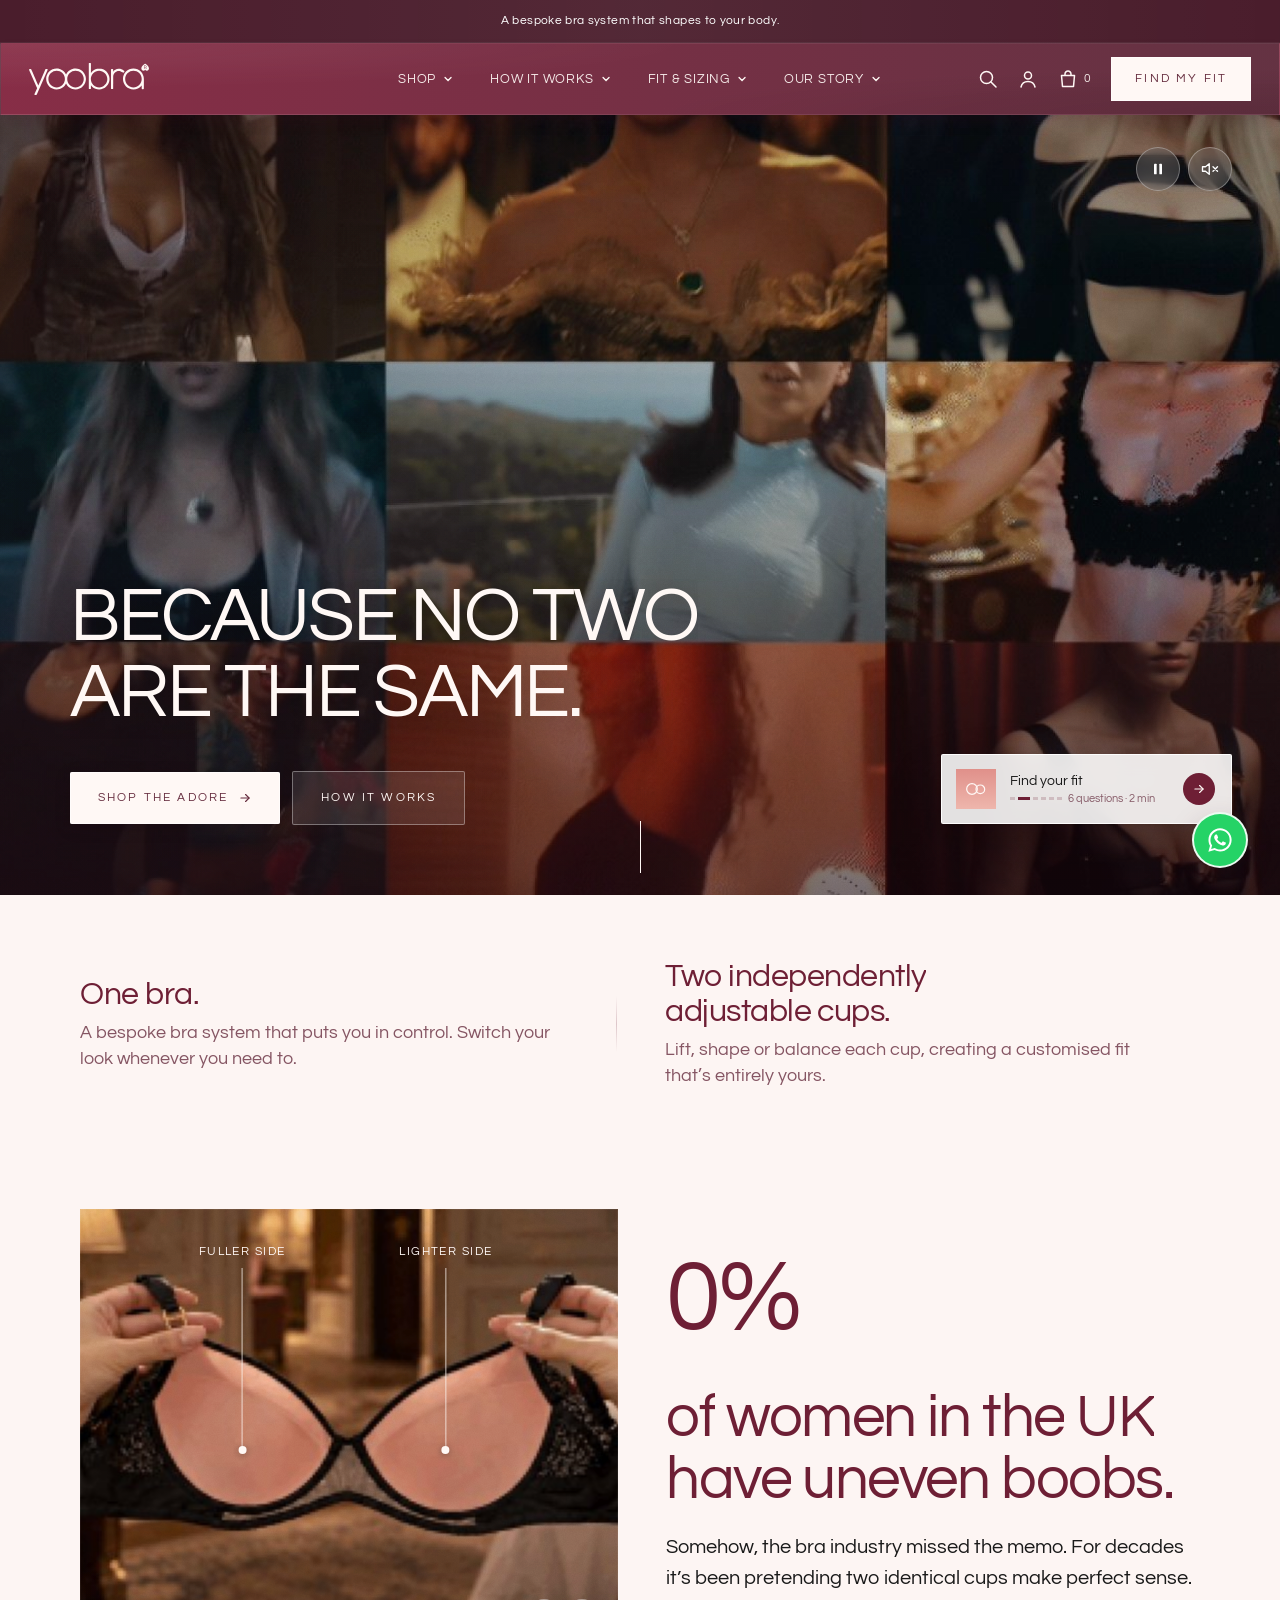
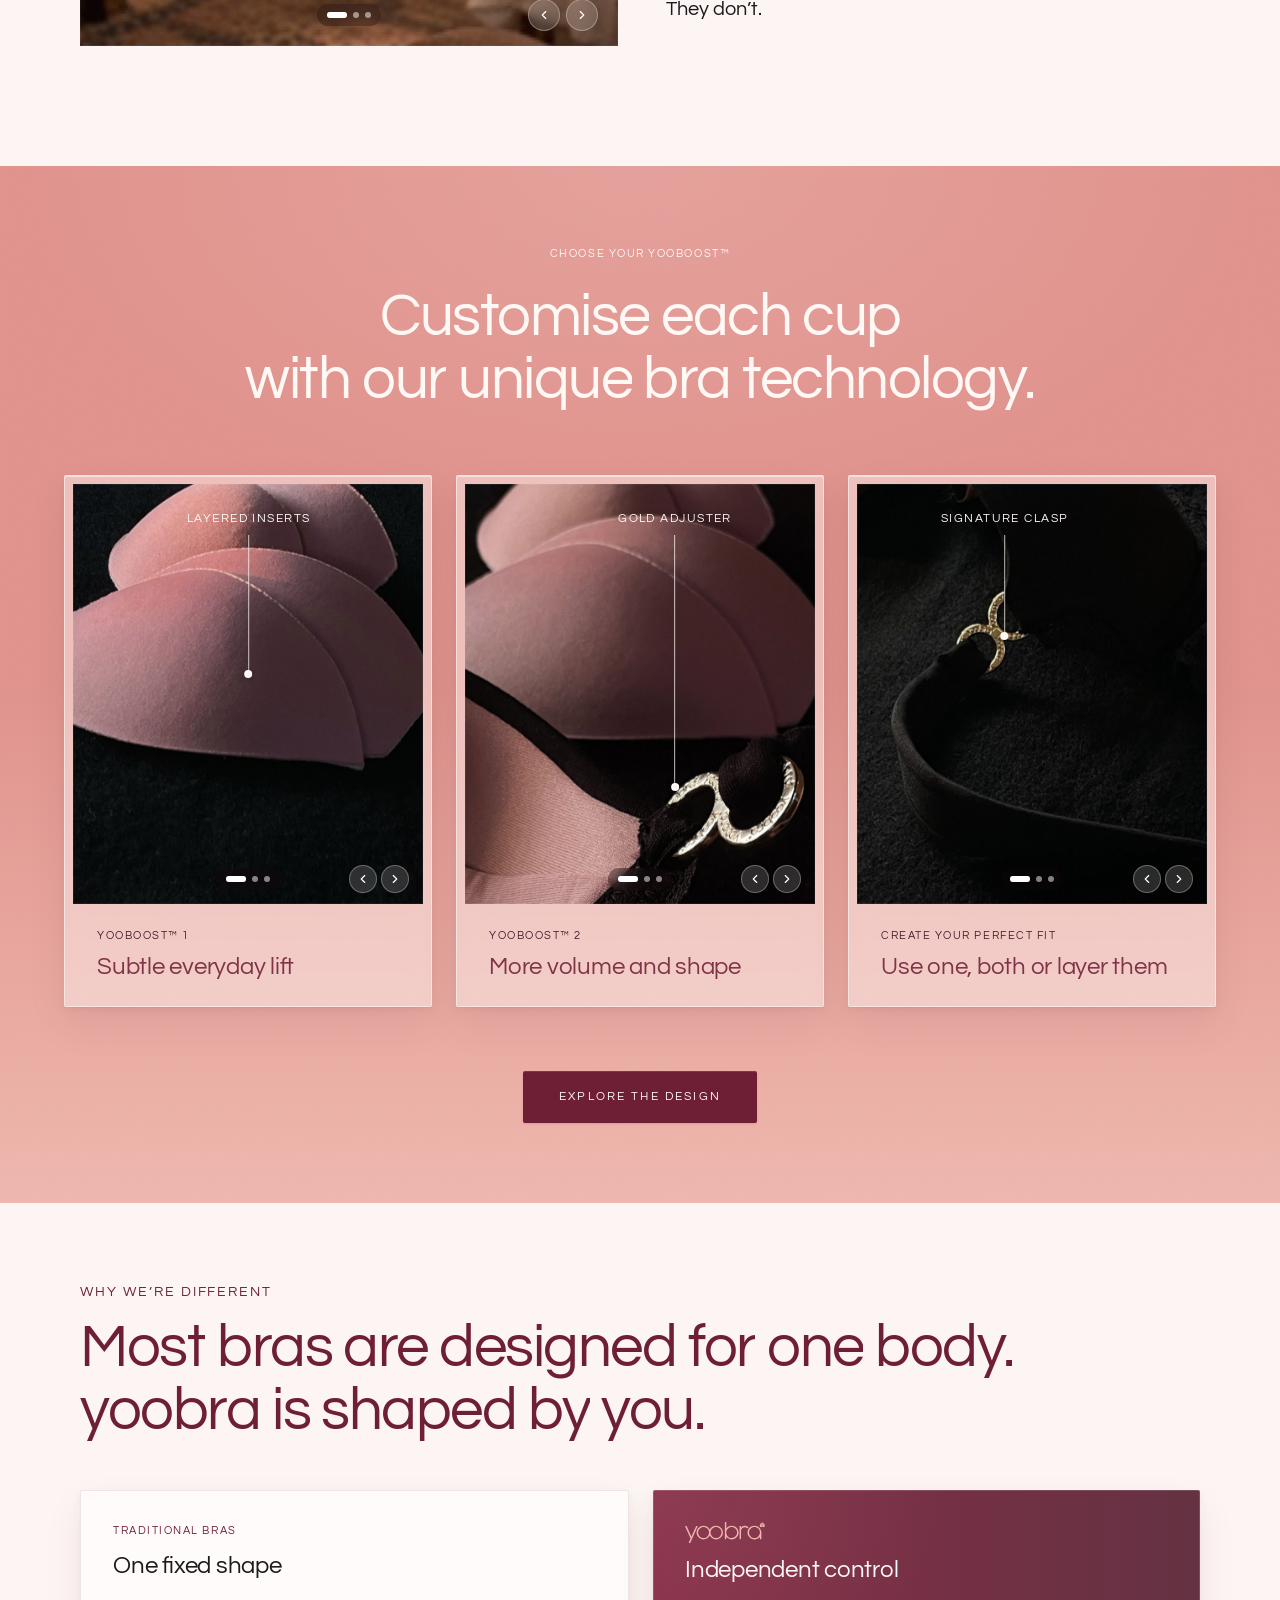
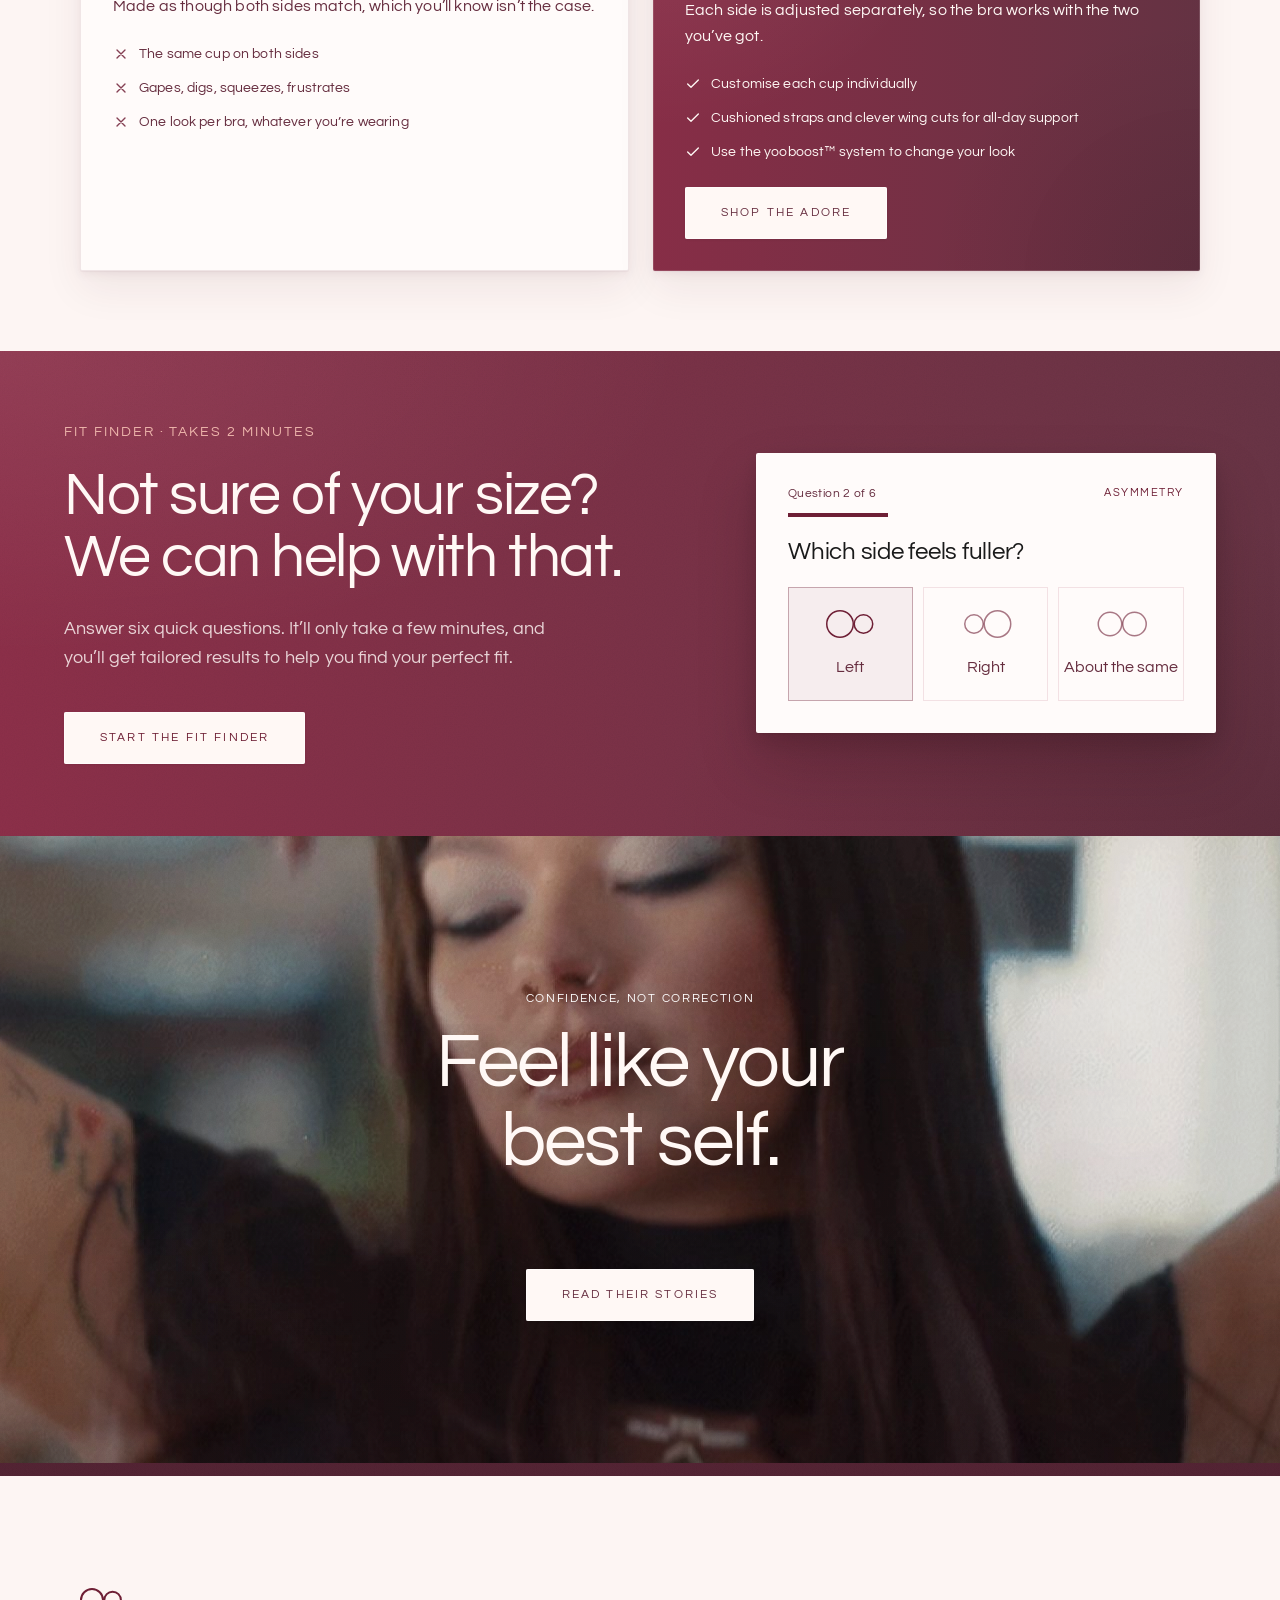
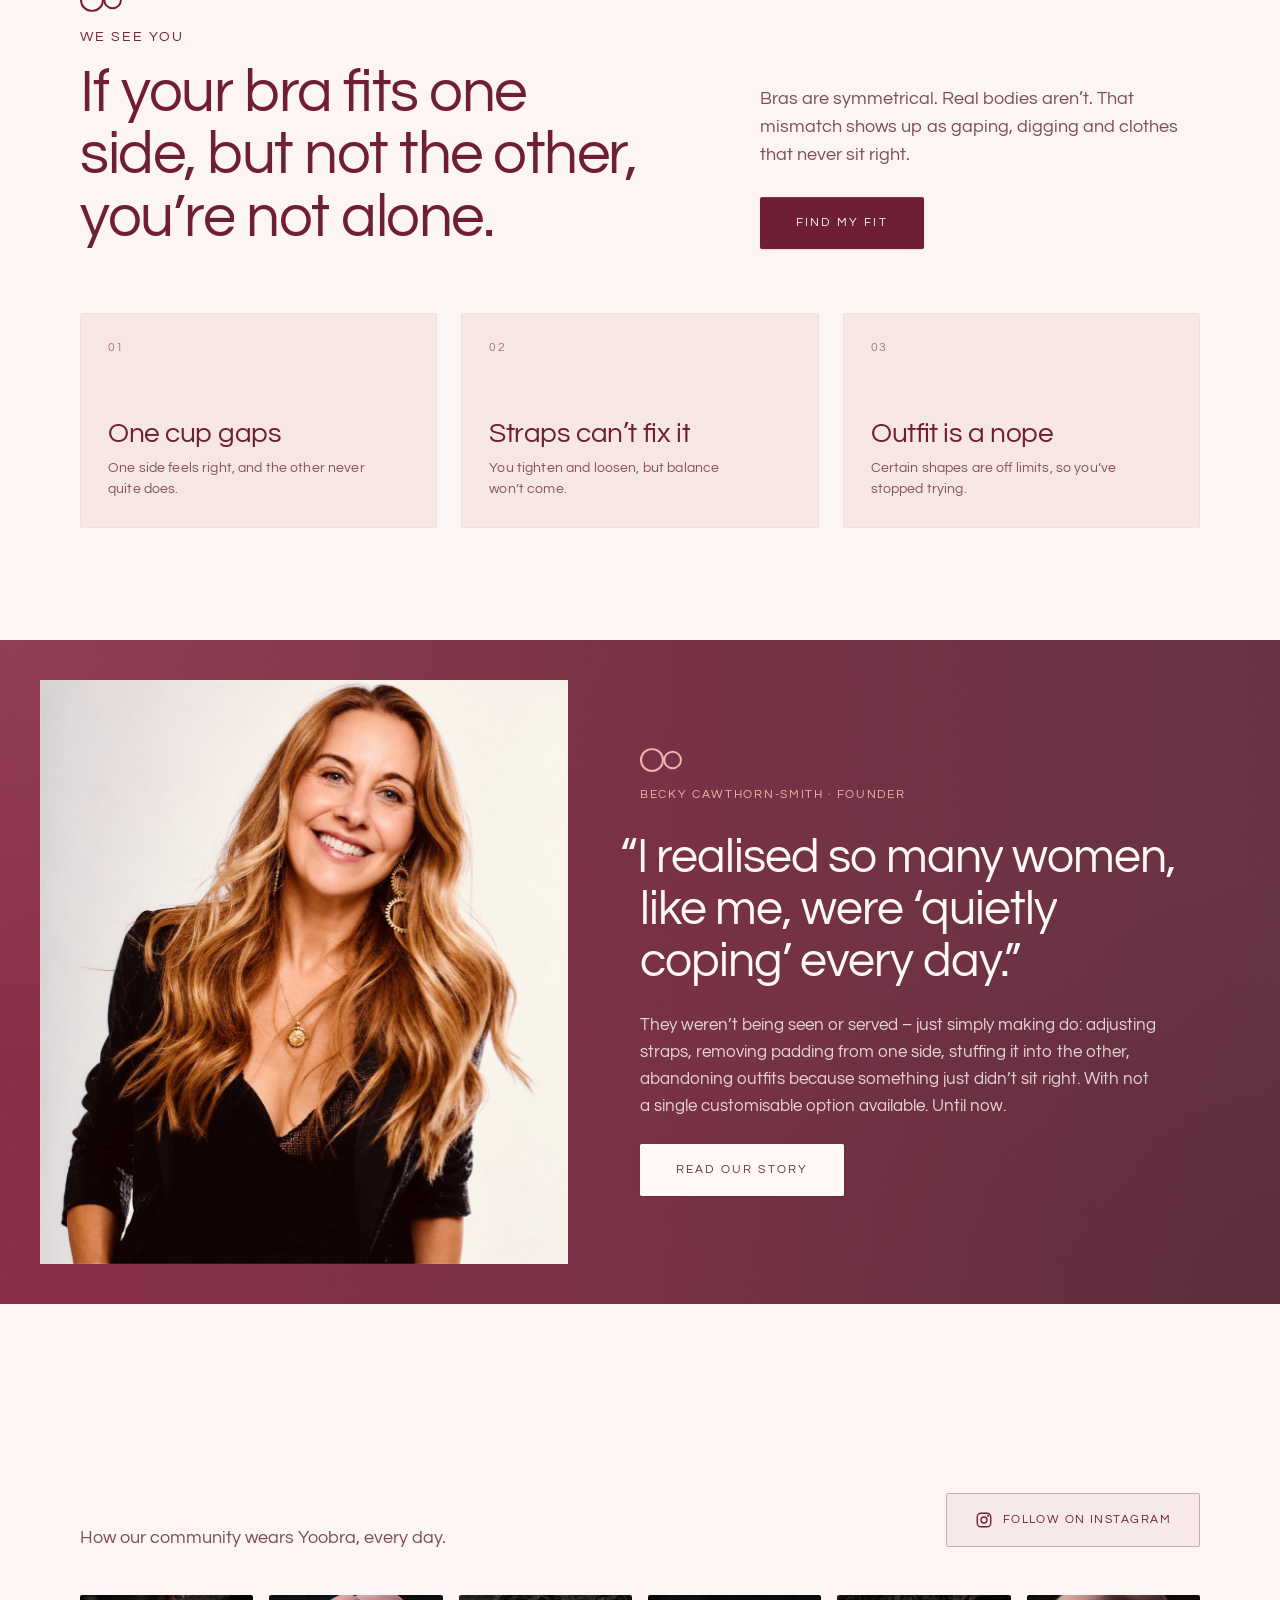
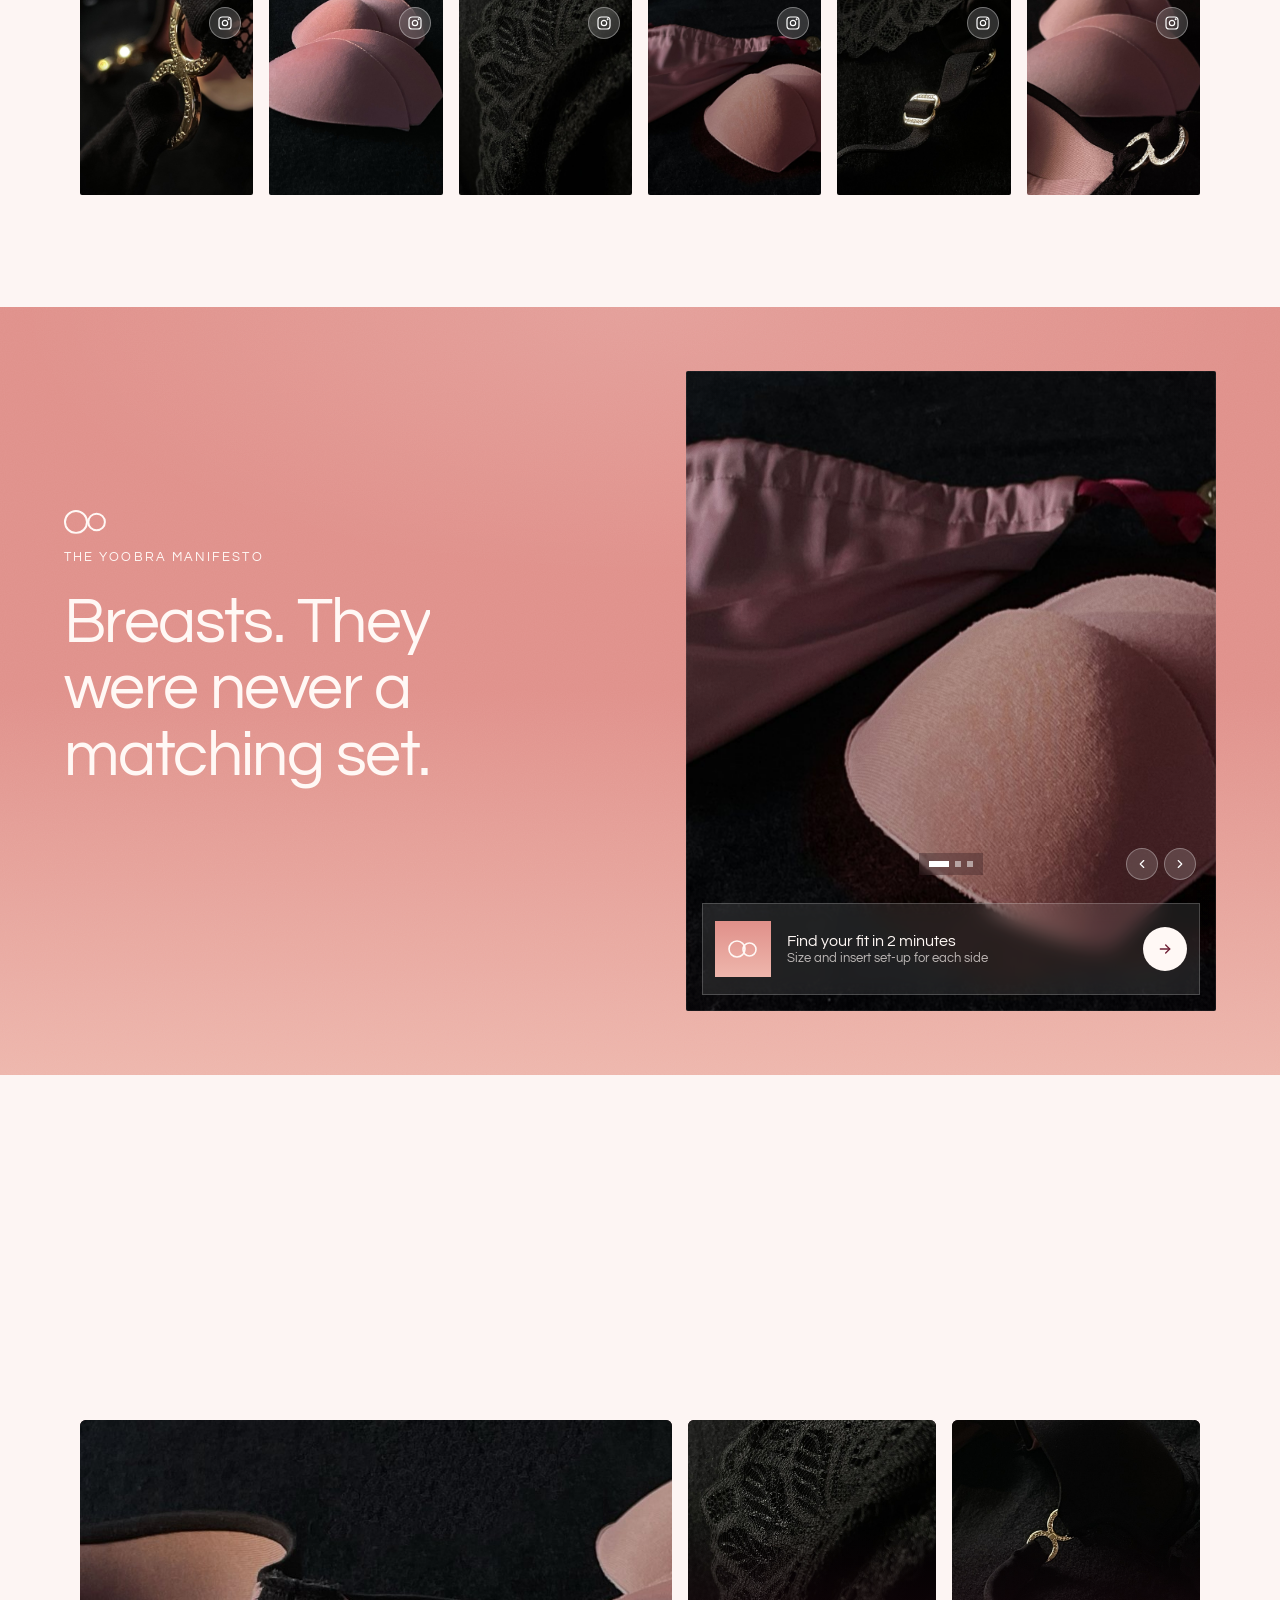
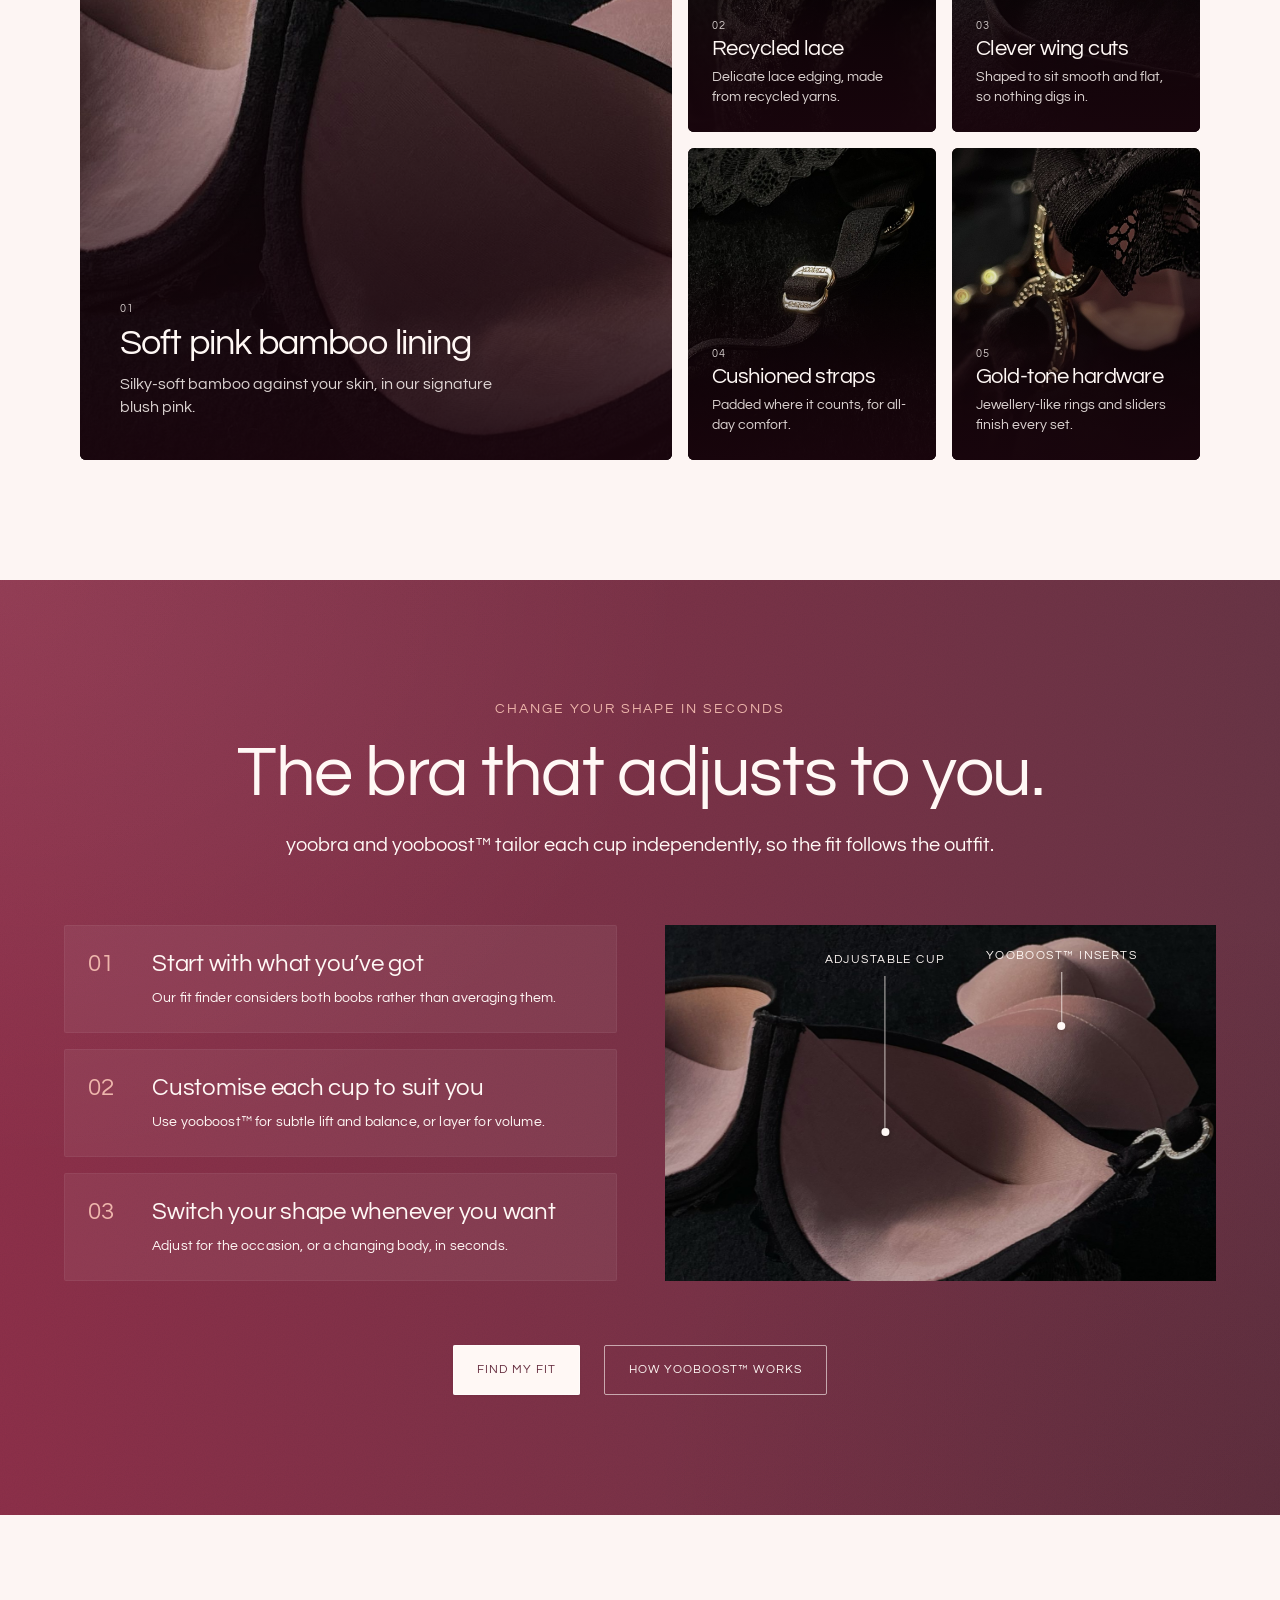
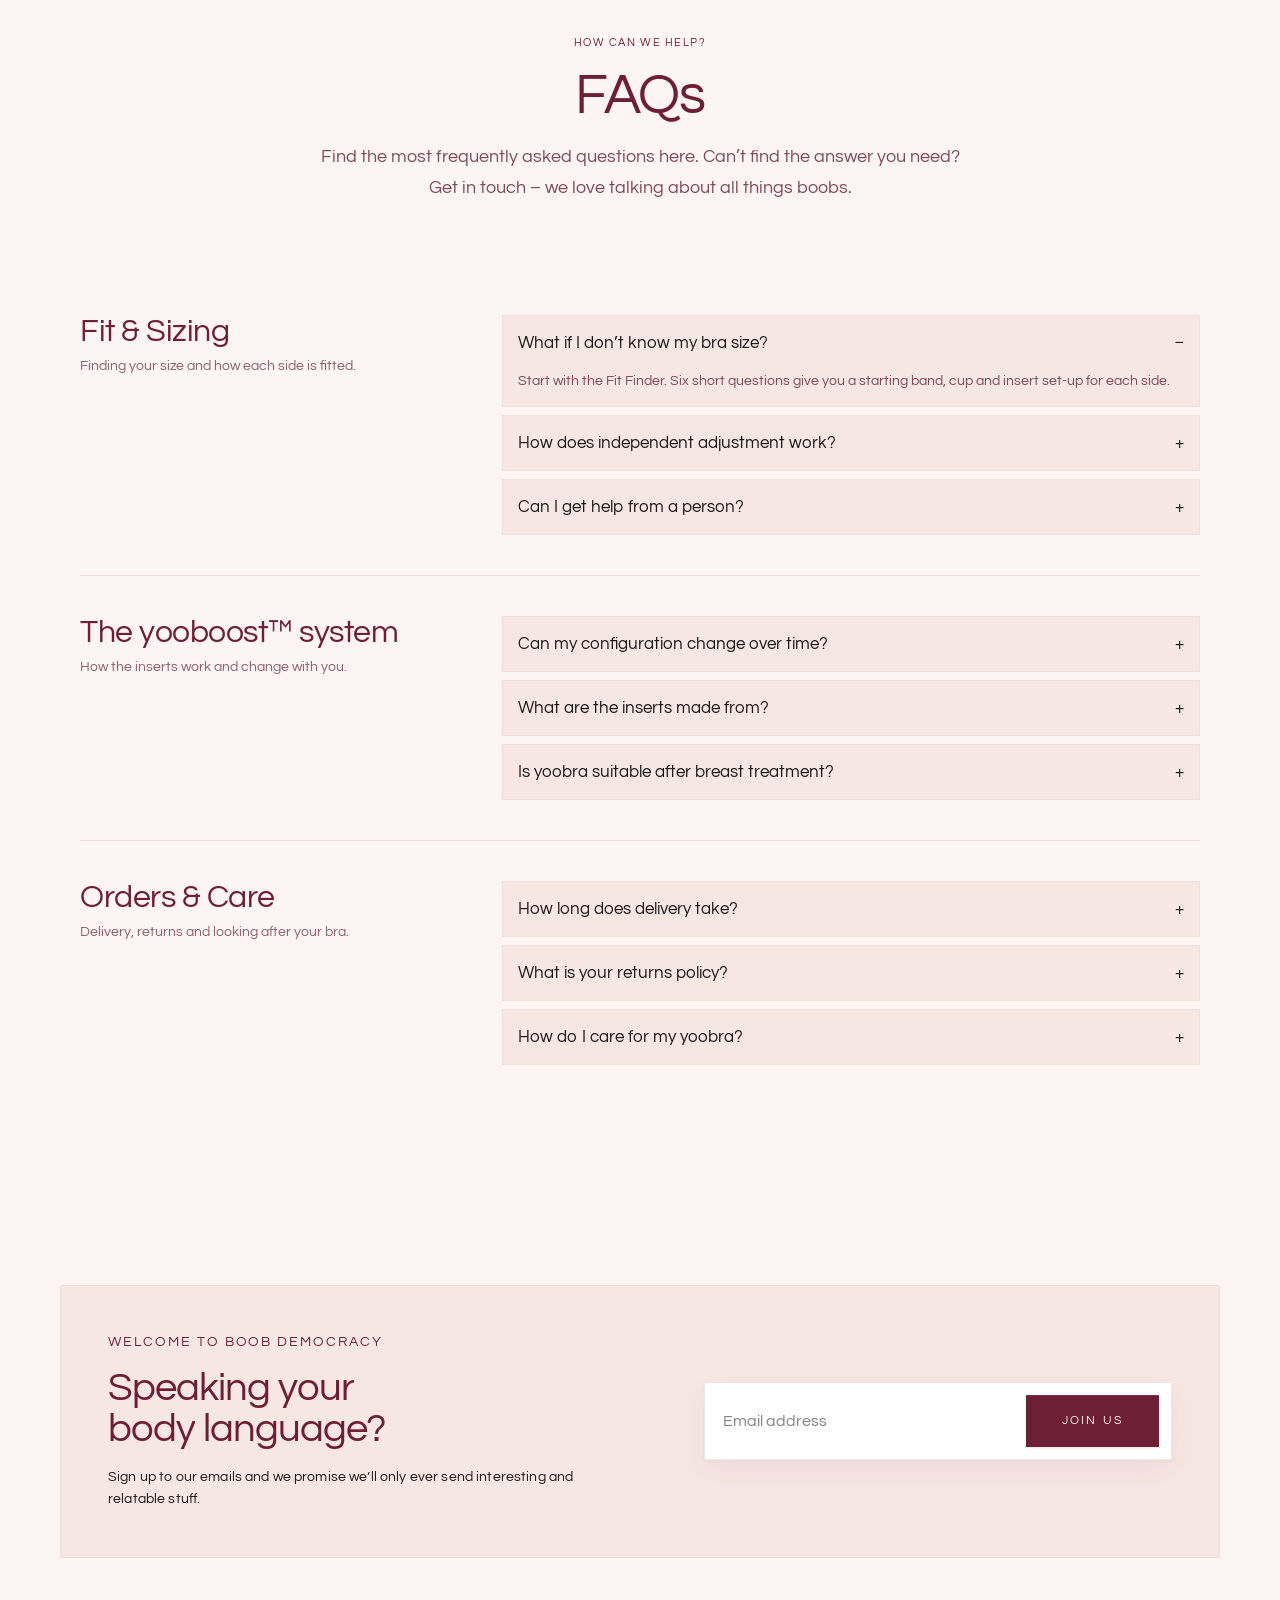
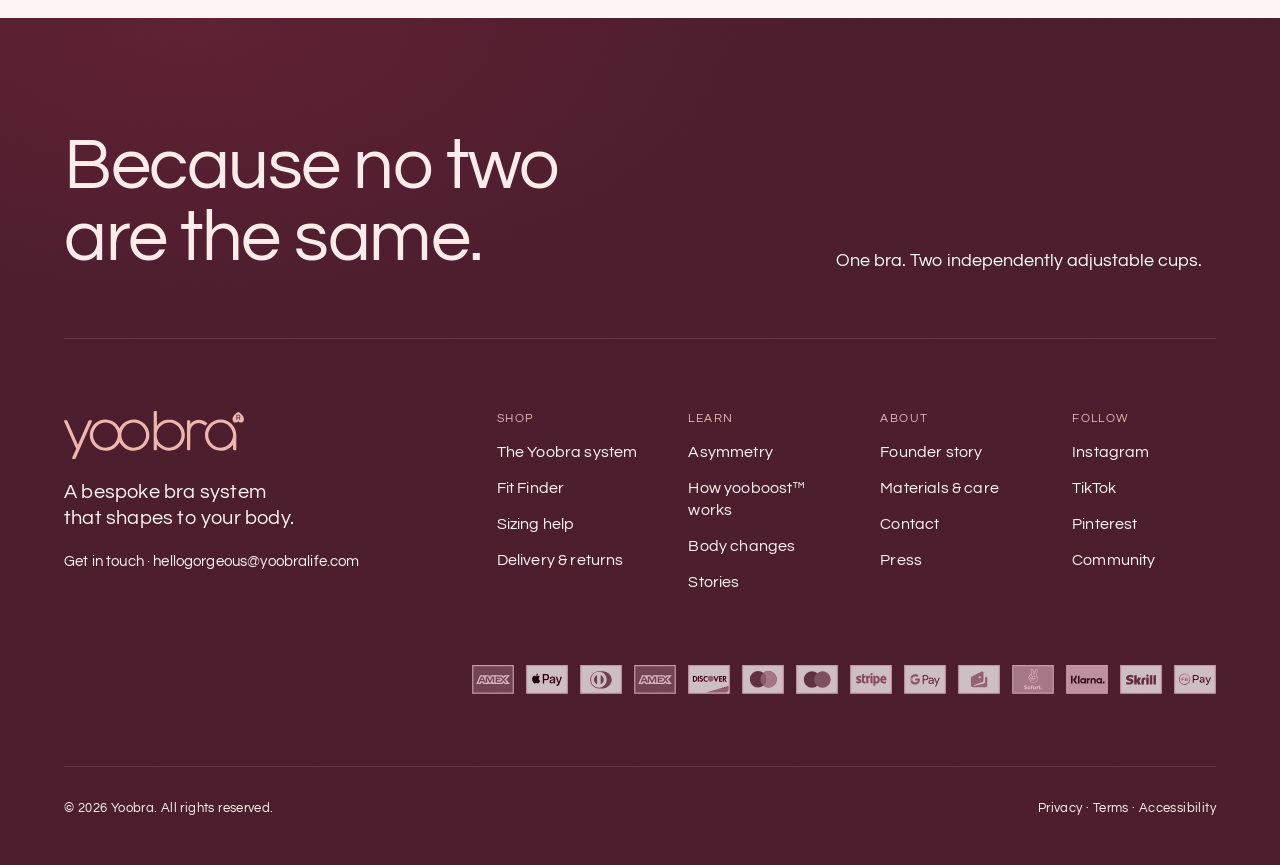
==== commit 83838497: "Replace Thoughtful details with The Details bento from the PDP design Co-Authored-By: Claude Opus 5." ====
--- a/index.html
+++ b/index.html
@@ -626,49 +626,61 @@
       </div>
     </section>
 
-    <!-- Care -->
-    <section class="care">
-      <div class="section-head">
-        <img class="motif" src="assets/rings-wine.svg" alt="" width="42" height="24">
-        <p class="eyebrow">Thoughtful details</p>
-        <h2 class="h-display">Like having a hug from your bra.</h2>
-        <p class="care__sub">Designed by women, for women.</p>
-      </div>
-      <div class="care__grid swipe" data-carousel>
-        <article class="care-card">
-          <img src="assets/strap.jpg" alt="Strap adjuster and lace">
-          <span class="care-card__num m-only">01</span>
-          <div class="care-card__copy">
-            <h3>Soft recycled lace</h3>
-            <p>Beautifully placed across the underarm to flatter and frame.</p>
+    <!-- The Details (Figma: PDP · Section/The-Details) -->
+    <section class="details">
+      <div class="details__head">
+        <div class="details__title">
+          <img class="motif" src="assets/rings-wine.svg" alt="" width="42" height="24">
+          <p class="eyebrow details__eyebrow">The details</p>
+          <h2 class="details__h">Gorgeous, down to <br class="d-only">the last detail.</h2>
+        </div>
+        <p class="details__intro">Soft against your skin and pretty enough to show off. These are the little things that make Adore feel special every time you put it on.</p>
+      </div>
+
+      <div class="details__bento">
+        <article class="detail-card detail-card--hero">
+          <img src="assets/system-diagram.jpg" alt="The pink bamboo lining inside the Adore cups" style="object-position: 14.6% 50%">
+          <div class="detail-card__copy">
+            <span class="detail-card__num">01</span>
+            <h3 class="detail-card__title">Soft pink bamboo lining</h3>
+            <p class="detail-card__body">Silky-soft bamboo against your skin, in our signature blush pink.</p>
           </div>
         </article>
-        <article class="care-card">
-          <img src="assets/lace.jpg" alt="Lace and bamboo lining">
-          <span class="care-card__num m-only">02</span>
-          <div class="care-card__copy">
-            <h3>Organic bamboo</h3>
-            <p>Cloud-soft, hypoallergenic lining that’s gentle against your skin.</p>
-          </div>
-        </article>
-        <article class="care-card">
-          <img src="assets/inserts-bag.jpg" alt="Insert with satin bag">
-          <span class="care-card__num m-only">03</span>
-          <div class="care-card__copy">
-            <h3>Cushioned straps</h3>
-            <p>Designed to ease the pressure and discomfort of heavy breasts.</p>
-          </div>
-        </article>
-        <article class="care-card">
-          <img src="assets/look-2.jpg" alt="Cup and wing detail">
-          <span class="care-card__num m-only">04</span>
-          <div class="care-card__copy">
-            <h3>Clever wing cuts</h3>
-            <p>For extra coverage, support and a smoother silhouette.</p>
-          </div>
-        </article>
-      </div>
-      <div class="dots m-only" aria-hidden="true"></div>
+        <div class="details__grid">
+          <article class="detail-card">
+            <img src="assets/lace.jpg" alt="Recycled lace edging" loading="lazy">
+            <div class="detail-card__copy">
+              <span class="detail-card__num">02</span>
+              <h3 class="detail-card__title">Recycled lace</h3>
+              <p class="detail-card__body">Delicate lace edging, made from recycled yarns.</p>
+            </div>
+          </article>
+          <article class="detail-card">
+            <img src="assets/look-3.jpg" alt="The wing and clasp of the Adore" loading="lazy">
+            <div class="detail-card__copy">
+              <span class="detail-card__num">03</span>
+              <h3 class="detail-card__title">Clever wing cuts</h3>
+              <p class="detail-card__body">Shaped to sit smooth and flat, so nothing digs in.</p>
+            </div>
+          </article>
+          <article class="detail-card">
+            <img src="assets/strap.jpg" alt="Cushioned strap with engraved adjuster" loading="lazy" style="object-position: 50% 77%">
+            <div class="detail-card__copy">
+              <span class="detail-card__num">04</span>
+              <h3 class="detail-card__title">Cushioned straps</h3>
+              <p class="detail-card__body">Padded where it counts, for all-day comfort.</p>
+            </div>
+          </article>
+          <article class="detail-card">
+            <img src="assets/clasp-macro.jpg" alt="Gold-tone engraved clasp" loading="lazy">
+            <div class="detail-card__copy">
+              <span class="detail-card__num">05</span>
+              <h3 class="detail-card__title">Gold-tone hardware</h3>
+              <p class="detail-card__body">Jewellery-like rings and sliders finish every set.</p>
+            </div>
+          </article>
+        </div>
+      </div>
     </section>
 
     <!-- How the system works -->
--- a/styles.css
+++ b/styles.css
@@ -1243,3 +1243,63 @@
 @media (prefers-reduced-motion: reduce) {
   .sticky-cta { transition: opacity .2s linear; transform: none; }
 }
+
+/* --------------------------------------------------------------------------
+   The Details (bento) — from PDP · Section/The-Details
+   -------------------------------------------------------------------------- */
+.details { padding: 120px var(--pad-wide); display: flex; flex-direction: column; gap: 48px; }
+.details__head { display: flex; align-items: flex-end; justify-content: space-between; gap: 48px; }
+.details__title { display: flex; flex-direction: column; gap: 16px; }
+.details__eyebrow { font-size: 11px; letter-spacing: 1.32px; line-height: normal; }
+.details__h { font-size: 52px; line-height: 1.05; letter-spacing: -1.3px; color: var(--wine); }
+.details__intro { width: 440px; flex: none; font-size: 18px; line-height: 1.5; color: var(--plum-700); }
+
+.details__bento { display: flex; gap: 16px; height: 640px; }
+.details__grid { flex: 1 1 0; min-width: 0; display: grid; grid-template-columns: 1fr 1fr; grid-template-rows: 1fr 1fr; gap: 16px; }
+.detail-card {
+  position: relative;
+  overflow: hidden;
+  isolation: isolate;
+  display: flex;
+  flex-direction: column;
+  justify-content: flex-end;
+  padding: 24px;
+  border-radius: 6px;
+  background: #2a1018;
+  min-height: 0;
+}
+.detail-card--hero { flex: 1 1 0; min-width: 0; padding: 24px 40px 40px; }
+.detail-card > img { position: absolute; inset: 0; z-index: -2; width: 100%; height: 100%; object-fit: cover; }
+.detail-card::before {
+  content: "";
+  position: absolute;
+  inset: 0;
+  z-index: -1;
+  background: linear-gradient(180deg, rgba(26, 5, 13, 0) 35%, rgba(26, 5, 13, 0.6) 70%, rgba(26, 5, 13, 0.92) 100%);
+}
+.detail-card__copy { display: flex; flex-direction: column; gap: 6px; }
+.detail-card--hero .detail-card__copy { gap: 10px; }
+.detail-card__num { font-size: 11px; letter-spacing: 1.32px; color: rgba(255, 248, 245, 0.8); font-variant-numeric: lining-nums tabular-nums; }
+.detail-card__title { font-size: 22px; line-height: 1.1; letter-spacing: -0.55px; color: var(--cream); }
+.detail-card--hero .detail-card__title { font-size: 36px; letter-spacing: -0.9px; }
+.detail-card__body { font-size: 14px; line-height: 1.45; color: rgba(255, 248, 245, 0.85); }
+.detail-card--hero .detail-card__body { font-size: 16px; max-width: 420px; }
+
+@media (max-width: 1100px) and (min-width: 901px) {
+  .details__bento { height: 560px; }
+  .details__intro { width: 360px; }
+}
+
+@media (max-width: 900px) {
+  .details { padding: 64px 20px; gap: 32px; }
+  .details__head { flex-direction: column; align-items: flex-start; gap: 20px; }
+  .details__h { font-size: 36px; line-height: 1; letter-spacing: -0.9px; }
+  .details__intro { width: 100%; font-size: 16px; }
+  .details__bento { flex-direction: column; height: auto; gap: 12px; }
+  .detail-card--hero { height: 440px; flex: none; padding: 24px; }
+  .detail-card--hero .detail-card__title { font-size: 28px; }
+  .details__grid { gap: 12px; grid-auto-rows: 240px; grid-template-rows: none; }
+  .detail-card { padding: 16px; }
+  .detail-card__title { font-size: 18px; }
+  .detail-card__body { font-size: 13px; }
+}
--- a/motion.css
+++ b/motion.css
@@ -454,3 +454,14 @@
   transition-duration: .9s;
   transition-timing-function: var(--ease-silk);
 }
+
+/* The Details bento */
+.motion .detail-card { transition: transform 1.2s var(--ease-silk), box-shadow 1.2s var(--ease-silk); }
+.motion .detail-card > img { transition: transform 2.4s var(--ease-silk); }
+.motion .detail-card::before { transition: opacity 1.2s var(--ease-silk); }
+.motion .detail-card__copy { transition: translate 1.2s var(--ease-silk); }
+.motion .detail-card__body { transition: color 1s var(--ease-silk); }
+.motion .detail-card:hover { box-shadow: 0 30px 60px rgba(74, 29, 44, 0.22); }
+.motion .detail-card:hover > img { transform: scale(1.06); }
+.motion .detail-card:hover .detail-card__copy { translate: 0 -6px; }
+.motion .detail-card:hover .detail-card__body { color: var(--cream); }
